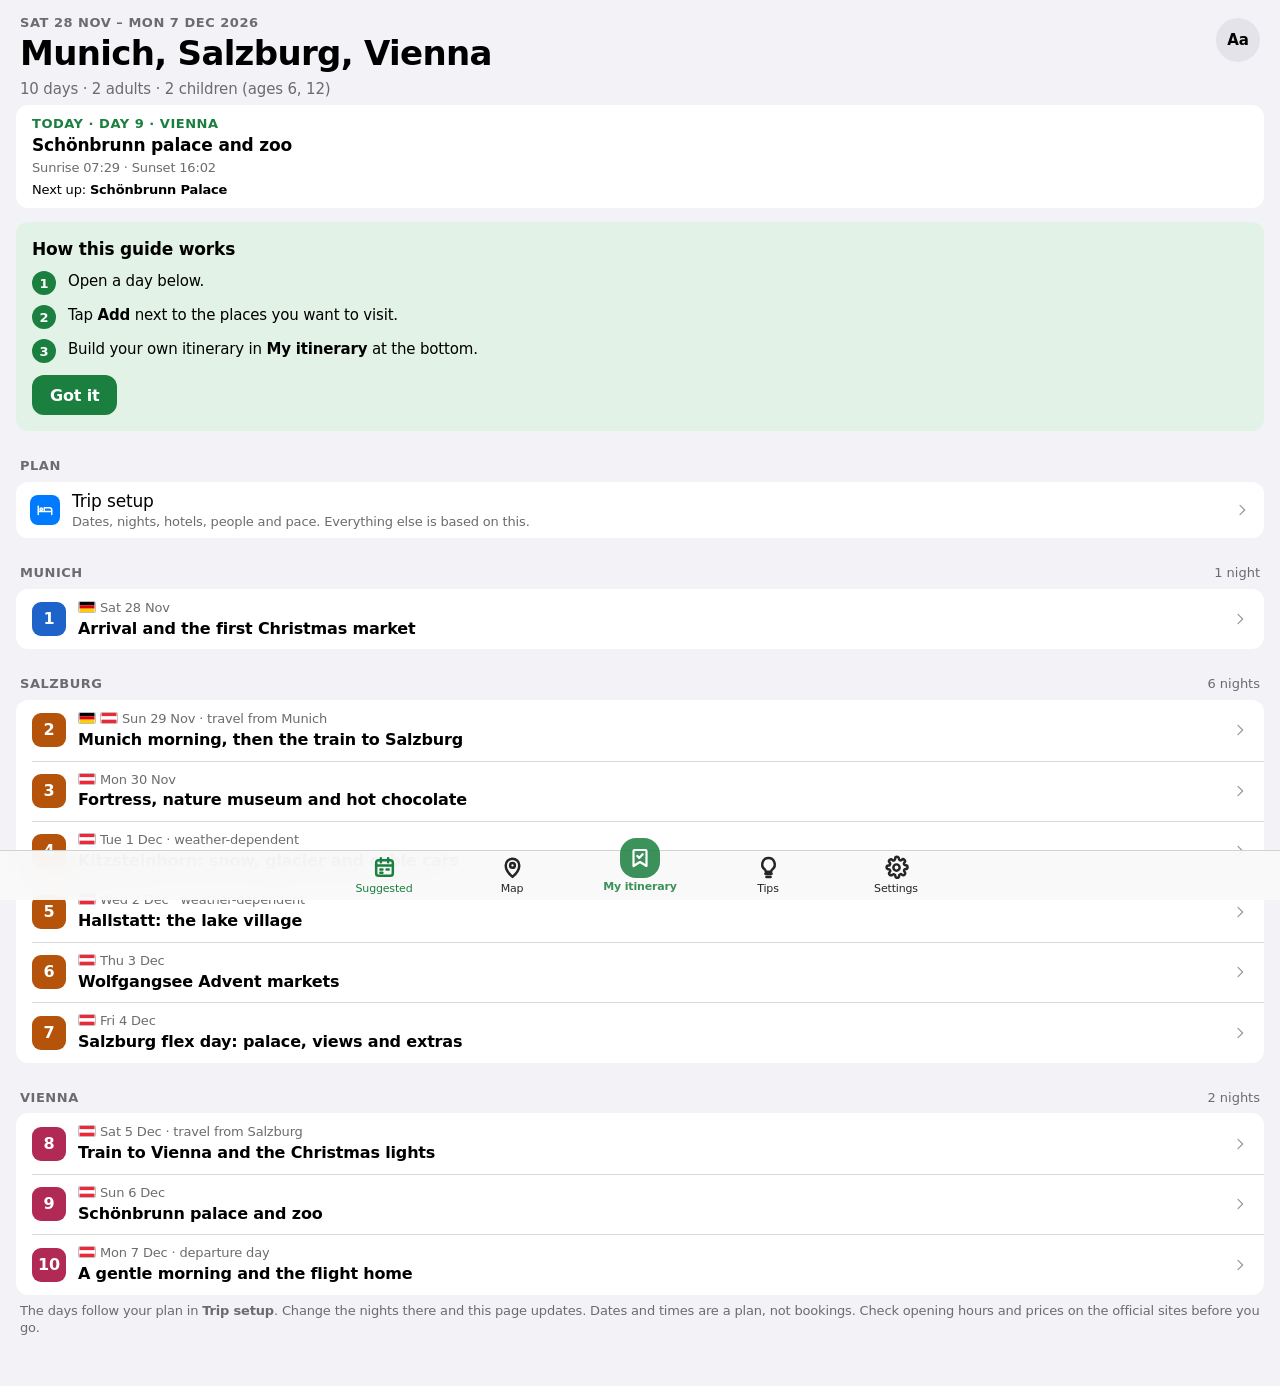
==== austria-2026/index.html @ f796ca8e "v1.9.7: Packing list and Print PDF in Tips, Save money and Food as own pages, Trip setup, raised My " ====
<!doctype html><html lang="en"><head><meta charset="utf-8"><meta name="viewport" content="width=device-width,initial-scale=1,viewport-fit=cover"><meta name="theme-color" content="#f2f2f7"><meta name="apple-mobile-web-app-capable" content="yes"><meta name="apple-mobile-web-app-title" content="Austria"><link rel="manifest" href="manifest.webmanifest"><link rel="apple-touch-icon" href="apple-touch-icon.png"><title>Munich, Salzburg, Vienna Guide</title>
<meta name="claude:viewport-fit-sides" content="cover">
<style>/* required styles */

.leaflet-pane,
.leaflet-tile,
.leaflet-marker-icon,
.leaflet-marker-shadow,
.leaflet-tile-container,
.leaflet-pane > svg,
.leaflet-pane > canvas,
.leaflet-zoom-box,
.leaflet-image-layer,
.leaflet-layer {
	position: absolute;
	left: 0;
	top: 0;
	}
.leaflet-container {
	overflow: hidden;
	}
.leaflet-tile,
.leaflet-marker-icon,
.leaflet-marker-shadow {
	-webkit-user-select: none;
	   -moz-user-select: none;
	        user-select: none;
	  -webkit-user-drag: none;
	}
/* Prevents IE11 from highlighting tiles in blue */
.leaflet-tile::selection {
	background: transparent;
}
/* Safari renders non-retina tile on retina better with this, but Chrome is worse */
.leaflet-safari .leaflet-tile {
	image-rendering: -webkit-optimize-contrast;
	}
/* hack that prevents hw layers "stretching" when loading new tiles */
.leaflet-safari .leaflet-tile-container {
	width: 1600px;
	height: 1600px;
	-webkit-transform-origin: 0 0;
	}
.leaflet-marker-icon,
.leaflet-marker-shadow {
	display: block;
	}
/* .leaflet-container svg: reset svg max-width decleration shipped in Joomla! (joomla.org) 3.x */
/* .leaflet-container img: map is broken in FF if you have max-width: 100% on tiles */
.leaflet-container .leaflet-overlay-pane svg {
	max-width: none !important;
	max-height: none !important;
	}
.leaflet-container .leaflet-marker-pane img,
.leaflet-container .leaflet-shadow-pane img,
.leaflet-container .leaflet-tile-pane img,
.leaflet-container img.leaflet-image-layer,
.leaflet-container .leaflet-tile {
	max-width: none !important;
	max-height: none !important;
	width: auto;
	padding: 0;
	}

.leaflet-container img.leaflet-tile {
	/* See: https://bugs.chromium.org/p/chromium/issues/detail?id=600120 */
	mix-blend-mode: plus-lighter;
}

.leaflet-container.leaflet-touch-zoom {
	-ms-touch-action: pan-x pan-y;
	touch-action: pan-x pan-y;
	}
.leaflet-container.leaflet-touch-drag {
	-ms-touch-action: pinch-zoom;
	/* Fallback for FF which doesn't support pinch-zoom */
	touch-action: none;
	touch-action: pinch-zoom;
}
.leaflet-container.leaflet-touch-drag.leaflet-touch-zoom {
	-ms-touch-action: none;
	touch-action: none;
}
.leaflet-container {
	-webkit-tap-highlight-color: transparent;
}
.leaflet-container a {
	-webkit-tap-highlight-color: rgba(51, 181, 229, 0.4);
}
.leaflet-tile {
	filter: inherit;
	visibility: hidden;
	}
.leaflet-tile-loaded {
	visibility: inherit;
	}
.leaflet-zoom-box {
	width: 0;
	height: 0;
	-moz-box-sizing: border-box;
	     box-sizing: border-box;
	z-index: 800;
	}
/* workaround for https://bugzilla.mozilla.org/show_bug.cgi?id=888319 */
.leaflet-overlay-pane svg {
	-moz-user-select: none;
	}

.leaflet-pane         { z-index: 400; }

.leaflet-tile-pane    { z-index: 200; }
.leaflet-overlay-pane { z-index: 400; }
.leaflet-shadow-pane  { z-index: 500; }
.leaflet-marker-pane  { z-index: 600; }
.leaflet-tooltip-pane   { z-index: 650; }
.leaflet-popup-pane   { z-index: 700; }

.leaflet-map-pane canvas { z-index: 100; }
.leaflet-map-pane svg    { z-index: 200; }

.leaflet-vml-shape {
	width: 1px;
	height: 1px;
	}
.lvml {
	behavior: url(#default#VML);
	display: inline-block;
	position: absolute;
	}


/* control positioning */

.leaflet-control {
	position: relative;
	z-index: 800;
	pointer-events: visiblePainted; /* IE 9-10 doesn't have auto */
	pointer-events: auto;
	}
.leaflet-top,
.leaflet-bottom {
	position: absolute;
	z-index: 1000;
	pointer-events: none;
	}
.leaflet-top {
	top: 0;
	}
.leaflet-right {
	right: 0;
	}
.leaflet-bottom {
	bottom: 0;
	}
.leaflet-left {
	left: 0;
	}
.leaflet-control {
	float: left;
	clear: both;
	}
.leaflet-right .leaflet-control {
	float: right;
	}
.leaflet-top .leaflet-control {
	margin-top: 10px;
	}
.leaflet-bottom .leaflet-control {
	margin-bottom: 10px;
	}
.leaflet-left .leaflet-control {
	margin-left: 10px;
	}
.leaflet-right .leaflet-control {
	margin-right: 10px;
	}


/* zoom and fade animations */

.leaflet-fade-anim .leaflet-popup {
	opacity: 0;
	-webkit-transition: opacity 0.2s linear;
	   -moz-transition: opacity 0.2s linear;
	        transition: opacity 0.2s linear;
	}
.leaflet-fade-anim .leaflet-map-pane .leaflet-popup {
	opacity: 1;
	}
.leaflet-zoom-animated {
	-webkit-transform-origin: 0 0;
	    -ms-transform-origin: 0 0;
	        transform-origin: 0 0;
	}
svg.leaflet-zoom-animated {
	will-change: transform;
}

.leaflet-zoom-anim .leaflet-zoom-animated {
	-webkit-transition: -webkit-transform 0.25s cubic-bezier(0,0,0.25,1);
	   -moz-transition:    -moz-transform 0.25s cubic-bezier(0,0,0.25,1);
	        transition:         transform 0.25s cubic-bezier(0,0,0.25,1);
	}
.leaflet-zoom-anim .leaflet-tile,
.leaflet-pan-anim .leaflet-tile {
	-webkit-transition: none;
	   -moz-transition: none;
	        transition: none;
	}

.leaflet-zoom-anim .leaflet-zoom-hide {
	visibility: hidden;
	}


/* cursors */

.leaflet-interactive {
	cursor: pointer;
	}
.leaflet-grab {
	cursor: -webkit-grab;
	cursor:    -moz-grab;
	cursor:         grab;
	}
.leaflet-crosshair,
.leaflet-crosshair .leaflet-interactive {
	cursor: crosshair;
	}
.leaflet-popup-pane,
.leaflet-control {
	cursor: auto;
	}
.leaflet-dragging .leaflet-grab,
.leaflet-dragging .leaflet-grab .leaflet-interactive,
.leaflet-dragging .leaflet-marker-draggable {
	cursor: move;
	cursor: -webkit-grabbing;
	cursor:    -moz-grabbing;
	cursor:         grabbing;
	}

/* marker & overlays interactivity */
.leaflet-marker-icon,
.leaflet-marker-shadow,
.leaflet-image-layer,
.leaflet-pane > svg path,
.leaflet-tile-container {
	pointer-events: none;
	}

.leaflet-marker-icon.leaflet-interactive,
.leaflet-image-layer.leaflet-interactive,
.leaflet-pane > svg path.leaflet-interactive,
svg.leaflet-image-layer.leaflet-interactive path {
	pointer-events: visiblePainted; /* IE 9-10 doesn't have auto */
	pointer-events: auto;
	}

/* visual tweaks */

.leaflet-container {
	background: #ddd;
	outline-offset: 1px;
	}
.leaflet-container a {
	color: #0078A8;
	}
.leaflet-zoom-box {
	border: 2px dotted #38f;
	background: rgba(255,255,255,0.5);
	}


/* general typography */
.leaflet-container {
	font-family: "Helvetica Neue", Arial, Helvetica, sans-serif;
	font-size: 12px;
	font-size: 0.75rem;
	line-height: 1.5;
	}


/* general toolbar styles */

.leaflet-bar {
	box-shadow: 0 1px 5px rgba(0,0,0,0.65);
	border-radius: 4px;
	}
.leaflet-bar a {
	background-color: #fff;
	border-bottom: 1px solid #ccc;
	width: 26px;
	height: 26px;
	line-height: 26px;
	display: block;
	text-align: center;
	text-decoration: none;
	color: black;
	}
.leaflet-bar a,
.leaflet-control-layers-toggle {
	background-position: 50% 50%;
	background-repeat: no-repeat;
	display: block;
	}
.leaflet-bar a:hover,
.leaflet-bar a:focus {
	background-color: #f4f4f4;
	}
.leaflet-bar a:first-child {
	border-top-left-radius: 4px;
	border-top-right-radius: 4px;
	}
.leaflet-bar a:last-child {
	border-bottom-left-radius: 4px;
	border-bottom-right-radius: 4px;
	border-bottom: none;
	}
.leaflet-bar a.leaflet-disabled {
	cursor: default;
	background-color: #f4f4f4;
	color: #bbb;
	}

.leaflet-touch .leaflet-bar a {
	width: 30px;
	height: 30px;
	line-height: 30px;
	}
.leaflet-touch .leaflet-bar a:first-child {
	border-top-left-radius: 2px;
	border-top-right-radius: 2px;
	}
.leaflet-touch .leaflet-bar a:last-child {
	border-bottom-left-radius: 2px;
	border-bottom-right-radius: 2px;
	}

/* zoom control */

.leaflet-control-zoom-in,
.leaflet-control-zoom-out {
	font: bold 18px 'Lucida Console', Monaco, monospace;
	text-indent: 1px;
	}

.leaflet-touch .leaflet-control-zoom-in, .leaflet-touch .leaflet-control-zoom-out  {
	font-size: 22px;
	}


/* layers control */

.leaflet-control-layers {
	box-shadow: 0 1px 5px rgba(0,0,0,0.4);
	background: #fff;
	border-radius: 5px;
	}
.leaflet-control-layers-toggle {
	background-image: url(images/layers.png);
	width: 36px;
	height: 36px;
	}
.leaflet-retina .leaflet-control-layers-toggle {
	background-image: url(images/layers-2x.png);
	background-size: 26px 26px;
	}
.leaflet-touch .leaflet-control-layers-toggle {
	width: 44px;
	height: 44px;
	}
.leaflet-control-layers .leaflet-control-layers-list,
.leaflet-control-layers-expanded .leaflet-control-layers-toggle {
	display: none;
	}
.leaflet-control-layers-expanded .leaflet-control-layers-list {
	display: block;
	position: relative;
	}
.leaflet-control-layers-expanded {
	padding: 6px 10px 6px 6px;
	color: #333;
	background: #fff;
	}
.leaflet-control-layers-scrollbar {
	overflow-y: scroll;
	overflow-x: hidden;
	padding-right: 5px;
	}
.leaflet-control-layers-selector {
	margin-top: 2px;
	position: relative;
	top: 1px;
	}
.leaflet-control-layers label {
	display: block;
	font-size: 13px;
	font-size: 1.08333em;
	}
.leaflet-control-layers-separator {
	height: 0;
	border-top: 1px solid #ddd;
	margin: 5px -10px 5px -6px;
	}

/* Default icon URLs */
.leaflet-default-icon-path { /* used only in path-guessing heuristic, see L.Icon.Default */
	background-image: url(images/marker-icon.png);
	}


/* attribution and scale controls */

.leaflet-container .leaflet-control-attribution {
	background: #fff;
	background: rgba(255, 255, 255, 0.8);
	margin: 0;
	}
.leaflet-control-attribution,
.leaflet-control-scale-line {
	padding: 0 5px;
	color: #333;
	line-height: 1.4;
	}
.leaflet-control-attribution a {
	text-decoration: none;
	}
.leaflet-control-attribution a:hover,
.leaflet-control-attribution a:focus {
	text-decoration: underline;
	}
.leaflet-attribution-flag {
	display: inline !important;
	vertical-align: baseline !important;
	width: 1em;
	height: 0.6669em;
	}
.leaflet-left .leaflet-control-scale {
	margin-left: 5px;
	}
.leaflet-bottom .leaflet-control-scale {
	margin-bottom: 5px;
	}
.leaflet-control-scale-line {
	border: 2px solid #777;
	border-top: none;
	line-height: 1.1;
	padding: 2px 5px 1px;
	white-space: nowrap;
	-moz-box-sizing: border-box;
	     box-sizing: border-box;
	background: rgba(255, 255, 255, 0.8);
	text-shadow: 1px 1px #fff;
	}
.leaflet-control-scale-line:not(:first-child) {
	border-top: 2px solid #777;
	border-bottom: none;
	margin-top: -2px;
	}
.leaflet-control-scale-line:not(:first-child):not(:last-child) {
	border-bottom: 2px solid #777;
	}

.leaflet-touch .leaflet-control-attribution,
.leaflet-touch .leaflet-control-layers,
.leaflet-touch .leaflet-bar {
	box-shadow: none;
	}
.leaflet-touch .leaflet-control-layers,
.leaflet-touch .leaflet-bar {
	border: 2px solid rgba(0,0,0,0.2);
	background-clip: padding-box;
	}


/* popup */

.leaflet-popup {
	position: absolute;
	text-align: center;
	margin-bottom: 20px;
	}
.leaflet-popup-content-wrapper {
	padding: 1px;
	text-align: left;
	border-radius: 12px;
	}
.leaflet-popup-content {
	margin: 13px 24px 13px 20px;
	line-height: 1.3;
	font-size: 13px;
	font-size: 1.08333em;
	min-height: 1px;
	}
.leaflet-popup-content p {
	margin: 17px 0;
	margin: 1.3em 0;
	}
.leaflet-popup-tip-container {
	width: 40px;
	height: 20px;
	position: absolute;
	left: 50%;
	margin-top: -1px;
	margin-left: -20px;
	overflow: hidden;
	pointer-events: none;
	}
.leaflet-popup-tip {
	width: 17px;
	height: 17px;
	padding: 1px;

	margin: -10px auto 0;
	pointer-events: auto;

	-webkit-transform: rotate(45deg);
	   -moz-transform: rotate(45deg);
	    -ms-transform: rotate(45deg);
	        transform: rotate(45deg);
	}
.leaflet-popup-content-wrapper,
.leaflet-popup-tip {
	background: white;
	color: #333;
	box-shadow: 0 3px 14px rgba(0,0,0,0.4);
	}
.leaflet-container a.leaflet-popup-close-button {
	position: absolute;
	top: 0;
	right: 0;
	border: none;
	text-align: center;
	width: 24px;
	height: 24px;
	font: 16px/24px Tahoma, Verdana, sans-serif;
	color: #757575;
	text-decoration: none;
	background: transparent;
	}
.leaflet-container a.leaflet-popup-close-button:hover,
.leaflet-container a.leaflet-popup-close-button:focus {
	color: #585858;
	}
.leaflet-popup-scrolled {
	overflow: auto;
	}

.leaflet-oldie .leaflet-popup-content-wrapper {
	-ms-zoom: 1;
	}
.leaflet-oldie .leaflet-popup-tip {
	width: 24px;
	margin: 0 auto;

	-ms-filter: "progid:DXImageTransform.Microsoft.Matrix(M11=0.70710678, M12=0.70710678, M21=-0.70710678, M22=0.70710678)";
	filter: progid:DXImageTransform.Microsoft.Matrix(M11=0.70710678, M12=0.70710678, M21=-0.70710678, M22=0.70710678);
	}

.leaflet-oldie .leaflet-control-zoom,
.leaflet-oldie .leaflet-control-layers,
.leaflet-oldie .leaflet-popup-content-wrapper,
.leaflet-oldie .leaflet-popup-tip {
	border: 1px solid #999;
	}


/* div icon */

.leaflet-div-icon {
	background: #fff;
	border: 1px solid #666;
	}


/* Tooltip */
/* Base styles for the element that has a tooltip */
.leaflet-tooltip {
	position: absolute;
	padding: 6px;
	background-color: #fff;
	border: 1px solid #fff;
	border-radius: 3px;
	color: #222;
	white-space: nowrap;
	-webkit-user-select: none;
	-moz-user-select: none;
	-ms-user-select: none;
	user-select: none;
	pointer-events: none;
	box-shadow: 0 1px 3px rgba(0,0,0,0.4);
	}
.leaflet-tooltip.leaflet-interactive {
	cursor: pointer;
	pointer-events: auto;
	}
.leaflet-tooltip-top:before,
.leaflet-tooltip-bottom:before,
.leaflet-tooltip-left:before,
.leaflet-tooltip-right:before {
	position: absolute;
	pointer-events: none;
	border: 6px solid transparent;
	background: transparent;
	content: "";
	}

/* Directions */

.leaflet-tooltip-bottom {
	margin-top: 6px;
}
.leaflet-tooltip-top {
	margin-top: -6px;
}
.leaflet-tooltip-bottom:before,
.leaflet-tooltip-top:before {
	left: 50%;
	margin-left: -6px;
	}
.leaflet-tooltip-top:before {
	bottom: 0;
	margin-bottom: -12px;
	border-top-color: #fff;
	}
.leaflet-tooltip-bottom:before {
	top: 0;
	margin-top: -12px;
	margin-left: -6px;
	border-bottom-color: #fff;
	}
.leaflet-tooltip-left {
	margin-left: -6px;
}
.leaflet-tooltip-right {
	margin-left: 6px;
}
.leaflet-tooltip-left:before,
.leaflet-tooltip-right:before {
	top: 50%;
	margin-top: -6px;
	}
.leaflet-tooltip-left:before {
	right: 0;
	margin-right: -12px;
	border-left-color: #fff;
	}
.leaflet-tooltip-right:before {
	left: 0;
	margin-left: -12px;
	border-right-color: #fff;
	}

/* Printing */

@media print {
	/* Prevent printers from removing background-images of controls. */
	.leaflet-control {
		-webkit-print-color-adjust: exact;
		print-color-adjust: exact;
		}
	}
/* iPhone-style guide: grouped lists, hairlines, no shadows, system font */
:root{
  --bg:#f2f2f7;--card:#fff;--fg:#000;--sub:#6c6c70;--line:rgba(60,60,67,.2);--fill:rgba(118,118,128,.12);
  --bar:rgba(249,249,249,.94);--seg-on:#fff;--accent:#1b7f3f;--accent-soft:#e2f2e7;--on-accent:#fff;
  --warn:#8a5200;--warn-soft:#fff1d6;--c-munich:#1d63c9;--c-salzburg:#b45309;--c-vienna:#b02a55;
  --f:-apple-system,BlinkMacSystemFont,"SF Pro Text","SF Pro Display",system-ui,"Segoe UI",Roboto,"Helvetica Neue",Arial,sans-serif;
  --tab:49px;color-scheme:light}
html[data-theme="dark"]{
  --bg:#000;--card:#1c1c1e;--fg:#fff;--sub:#a1a1a8;--line:rgba(84,84,88,.65);--fill:rgba(118,118,128,.24);
  --bar:rgba(28,28,30,.94);--seg-on:#636366;--accent:#30d158;--accent-soft:rgba(48,209,88,.16);--on-accent:#000;
  --warn:#ffb340;--warn-soft:rgba(255,179,64,.16);--c-munich:#5e9bff;--c-salzburg:#ff9f4a;--c-vienna:#ff6b94;color-scheme:dark}
html[data-accent="blue"]{--accent:#0b63ce;--accent-soft:#e1ecfa}
html[data-accent="orange"]{--accent:#b45309;--accent-soft:#fbead9}
html[data-accent="red"]{--accent:#c0262d;--accent-soft:#fbe3e4}
html[data-accent="graphite"]{--accent:#3a3a3c;--accent-soft:#e5e5ea}
html[data-theme="dark"][data-accent="blue"]{--accent:#64a8ff;--accent-soft:rgba(100,168,255,.18)}
html[data-theme="dark"][data-accent="orange"]{--accent:#ff9f4a;--accent-soft:rgba(255,159,74,.18)}
html[data-theme="dark"][data-accent="red"]{--accent:#ff6b6b;--accent-soft:rgba(255,107,107,.18)}
html[data-theme="dark"][data-accent="graphite"]{--accent:#d1d1d6;--accent-soft:rgba(235,235,245,.16)}
*{box-sizing:border-box}
html{font-size:16px;-webkit-text-size-adjust:100%}
body{margin:0;background:var(--bg);color:var(--fg);font-family:var(--f);font-size:1.0625rem;line-height:1.35;letter-spacing:-.01em;-webkit-font-smoothing:antialiased;-webkit-tap-highlight-color:transparent;padding-bottom:calc(var(--tab) + env(safe-area-inset-bottom,0px))}
button,input{font:inherit;color:inherit;letter-spacing:inherit}
button{cursor:pointer}
a{color:var(--accent)}
[hidden]{display:none!important}
svg{display:block}
.ic{width:22px;height:22px;fill:none;stroke:currentColor;stroke-width:1.8;stroke-linecap:round;stroke-linejoin:round;flex:none}
button:focus-visible,a:focus-visible,summary:focus-visible,input:focus-visible{outline:3px solid var(--accent);outline-offset:2px}

/* views */
.view{max-width:640px;margin:0 auto}
#v-map{position:fixed;left:0;right:0;top:0;bottom:calc(var(--tab) + env(safe-area-inset-bottom,0px));max-width:none;display:flex;flex-direction:column;background:var(--bg)}

/* nav bar */
.nav{position:sticky;top:0;z-index:20;display:flex;align-items:center;justify-content:space-between;gap:8px;min-height:44px;padding:calc(env(safe-area-inset-top,0px) + 4px) 8px 4px;background:var(--bar);-webkit-backdrop-filter:blur(20px);backdrop-filter:blur(20px);border-bottom:.5px solid var(--line)}
.nav .t{font-weight:600;font-size:1.0625rem}
.nb{display:inline-flex;align-items:center;gap:2px;min-height:44px;min-width:44px;padding:0 8px;border:0;background:none;color:var(--accent);font-size:1.0625rem}
.nb[disabled]{opacity:.3}
.nb .ic{width:20px;height:20px;stroke-width:2.4}
.navr{display:flex}

/* titles */
.head{padding:calc(env(safe-area-inset-top,0px) + 14px) 20px 6px}
.nav+.head,.nav+.head2{padding-top:10px}
.eyebrow{font-size:.8125rem;font-weight:600;color:var(--sub);text-transform:uppercase;letter-spacing:.04em}
h1{margin:2px 0 0;font-size:2.125rem;line-height:1.15;font-weight:700;letter-spacing:-.02em}
.sub{margin:6px 0 0;color:var(--sub);font-size:.9375rem}
.lede{margin:10px 20px 0;font-size:1rem}
.headrow{display:flex;justify-content:space-between;align-items:flex-start;gap:10px}
.aa{flex:none;margin-top:4px;min-width:44px;min-height:44px;border:0;background:var(--fill);border-radius:22px;font-weight:600;font-size:.9375rem}

/* grouped lists */
.sech{margin:26px 20px 7px;font-size:.8125rem;font-weight:600;color:var(--sub);text-transform:uppercase;letter-spacing:.04em;display:flex;justify-content:space-between;gap:10px}
.sech .r{text-transform:none;letter-spacing:0;font-weight:400}
.foot{margin:7px 20px 0;font-size:.8125rem;color:var(--sub)}
.group{margin:0 16px;background:var(--card);border-radius:12px;overflow:hidden}
.row{position:relative;display:flex;align-items:center;gap:12px;min-height:44px;padding:10px 16px}
.row+.row::before{content:"";position:absolute;top:0;left:16px;right:0;height:.5px;background:var(--line)}
.row.tap{width:100%;border:0;background:none;text-align:left}
.row .grow{flex:1;min-width:0}
.k{color:var(--sub);font-size:.9375rem;flex:none;min-width:70px}
.v{flex:1;min-width:0;font-size:.9375rem}
.chev{width:16px;height:16px;stroke:var(--sub);opacity:.7}
.sm{font-size:.8125rem;color:var(--sub)}
.ttl{font-weight:600;font-size:1rem;line-height:1.25}

/* trip rows */
.dn{flex:none;width:34px;height:34px;border-radius:9px;background:var(--c);color:#fff;font-weight:700;font-size:1rem;display:grid;place-items:center}
.cnt{flex:none;font-size:.8125rem;font-weight:600;color:var(--accent)}
.how{margin:14px 16px 0;padding:16px;border-radius:12px;background:var(--accent-soft)}
.how b.h{display:block;font-size:1.0625rem;margin-bottom:10px}
.how ol{margin:0;padding:0;list-style:none;display:grid;gap:10px}
.how li{display:flex;gap:12px;align-items:flex-start;font-size:.9375rem}
.how li i{flex:none;width:24px;height:24px;border-radius:50%;background:var(--accent);color:var(--on-accent);font-style:normal;font-weight:700;font-size:.8125rem;display:grid;place-items:center}
.btn{display:inline-flex;align-items:center;justify-content:center;gap:6px;min-height:44px;padding:0 18px;border:0;border-radius:12px;background:var(--accent-soft);color:var(--accent);font-weight:600;font-size:1rem;text-decoration:none}
.btn.solid{background:var(--accent);color:var(--on-accent)}
.btn.full{width:100%}
.btn.line{background:none;border:1.5px solid var(--accent)}
.btnrow{display:flex;gap:10px;flex-wrap:wrap}
.btnrow .btn{flex:1}
.how .btn{margin-top:12px;min-height:40px}

/* segmented control */
.seg{display:flex;gap:2px;padding:2px;background:var(--fill);border-radius:9px}
.seg button{flex:1;min-height:32px;padding:0 4px;border:.5px solid transparent;border-radius:7px;background:none;font-weight:500;font-size:.8125rem;line-height:1.15}
.seg button small{display:block;font-size:.6875rem;color:var(--sub);font-weight:400}
.seg button[aria-pressed="true"]{background:var(--seg-on);border-color:var(--line);font-weight:600}
.segwrap{margin:14px 16px 0}
.segwrap .cap{font-size:.8125rem;color:var(--sub);margin:0 4px 6px}

/* tags */
.tag{display:inline-block;padding:1px 7px;border-radius:6px;font-size:.75rem;font-weight:600;line-height:1.5;white-space:nowrap}
.tag.m{background:var(--accent-soft);color:var(--accent)}
.tag.g{background:var(--fill);color:var(--fg)}
.tag.o{border:1px solid var(--line);color:var(--sub);line-height:1.35}
.tag.w{background:var(--warn-soft);color:var(--warn)}

/* place rows */
.pr{display:flex;align-items:center;gap:8px;padding:0 12px 0 0}
.pr+.pr::before{content:"";position:absolute}
.prow{position:relative;display:flex;align-items:center;gap:6px;padding:0 12px 0 0;min-height:68px}
.prow+.prow::before{content:"";position:absolute;top:0;left:56px;right:0;height:.5px;background:var(--line)}
.pmain{flex:1;min-width:0;display:flex;gap:12px;align-items:center;padding:10px 0 10px 16px;border:0;background:none;text-align:left}
.pn{flex:none;width:28px;height:28px;border-radius:50%;border:2px solid var(--c);color:var(--c);font-weight:700;font-size:.8125rem;display:grid;place-items:center}
.pn.x{width:28px;height:28px;border-width:1.5px;opacity:.9}
.pn .ic{width:15px;height:15px;stroke-width:2}
.pt{min-width:0}
.pt .nm{display:block;font-weight:600;font-size:1rem;line-height:1.25}
.pt .mt{display:block;color:var(--sub);font-size:.8125rem;margin-top:1px}
.pt .tg{display:flex;gap:5px;flex-wrap:wrap;margin-top:4px}
.add{flex:none;display:inline-flex;align-items:center;gap:4px;min-height:36px;padding:0 12px 0 9px;border-radius:18px;border:1.5px solid var(--accent);background:none;color:var(--accent);font-weight:600;font-size:.875rem}
.add .ic{width:16px;height:16px;stroke-width:2.6}
.add.on{background:var(--accent);color:var(--on-accent)}

/* day info rows */
.callout{margin:12px 16px 0;padding:12px 14px;border-radius:12px;background:var(--fill);font-size:.9375rem}
.callout b{display:block;margin-bottom:2px;font-size:.8125rem;text-transform:uppercase;letter-spacing:.04em;color:var(--sub)}
.callout.w{background:var(--warn-soft)}
.callout.w b{color:var(--warn)}
ul.pl{margin:0;padding:0 16px 0 34px}
ul.pl li{margin:6px 0;font-size:.9375rem}
details.group>summary{list-style:none;display:flex;align-items:center;gap:10px;min-height:48px;padding:10px 16px;font-weight:600;font-size:1rem;cursor:pointer}
details.group>summary::-webkit-details-marker{display:none}
details.group>summary::after{content:"";margin-left:auto;width:9px;height:9px;border-right:2px solid var(--sub);border-bottom:2px solid var(--sub);transform:rotate(45deg);margin-top:-3px;flex:none}
details.group[open]>summary::after{transform:rotate(225deg);margin-top:3px}
details.group>.in{padding:2px 0 12px;border-top:.5px solid var(--line)}
details.group+details.group,.group+details.group,details.group+.group{margin-top:10px}
.spot{list-style:none;margin:0;padding:0 16px}
.spot label{display:flex;gap:12px;align-items:center;min-height:44px;font-size:.9375rem}
.spot input{width:22px;height:22px;accent-color:var(--accent);flex:none}
.hform{padding:6px 16px 14px}
.hform input[type=text]{width:100%;min-height:44px;padding:0 12px;border:1px solid var(--line);border-radius:10px;background:var(--bg);font-size:1rem}
.hform .btnrow{margin-top:8px}
.status{font-size:.8125rem;color:var(--sub);margin:6px 0 0;min-height:1.1em}

/* my list */
.ck{flex:none;width:30px;height:30px;border-radius:50%;border:1.5px solid var(--sub);background:none;display:grid;place-items:center;color:transparent}
.ck .ic{width:16px;height:16px;stroke-width:3}
.ck[aria-pressed="true"]{background:var(--accent);border-color:var(--accent);color:var(--on-accent)}
.lrow{position:relative;display:flex;align-items:center;gap:12px;padding:10px 12px 10px 16px;min-height:60px}
.lrow+.lrow::before{content:"";position:absolute;top:0;left:58px;right:0;height:.5px;background:var(--line)}
.lrow.done .nm{text-decoration:line-through;color:var(--sub)}
.rm{flex:none;border:0;background:none;color:var(--sub);font-size:.8125rem;min-height:44px;padding:0 4px}
.empty{margin:28px 24px 0;text-align:center}
.empty svg{margin:0 auto 12px;width:56px;height:56px;stroke:var(--sub);fill:none;stroke-width:1.4;stroke-linecap:round;stroke-linejoin:round}
.empty p{margin:0 0 6px;color:var(--sub);font-size:.9375rem}
.empty b{display:block;font-size:1.25rem;margin-bottom:6px;color:var(--fg)}
.empty .btn{margin-top:12px}
.daych{margin:20px 20px 7px;font-size:.8125rem;font-weight:600;color:var(--sub);text-transform:uppercase;letter-spacing:.04em}
.daych i{display:inline-block;width:9px;height:9px;border-radius:50%;background:var(--c);margin-right:6px}

/* map view */
.mapbar{flex:none;background:var(--bar);border-bottom:.5px solid var(--line);padding:calc(env(safe-area-inset-top,0px) + 8px) 12px 8px}
.dpills{display:flex;gap:6px;margin-top:8px;align-items:center;overflow-x:auto;scrollbar-width:none}
.dpills::-webkit-scrollbar{display:none}
.dpills .lab{flex:none;font-size:.8125rem;color:var(--sub);margin-right:2px}
.dpills button{flex:none;min-width:40px;min-height:34px;padding:0 10px;border:1px solid var(--line);border-radius:17px;background:none;font-weight:600;font-size:.875rem}
.dpills button[aria-pressed="true"]{background:var(--accent);border-color:var(--accent);color:var(--on-accent)}
.legend{display:flex;gap:16px;margin-top:8px;font-size:.75rem;color:var(--sub);align-items:center}
.legend span{display:inline-flex;align-items:center;gap:5px}
.legend i{width:14px;height:14px;border-radius:50%;border:2px solid var(--sub);display:inline-block}
.legend i.f{background:var(--sub)}
.mapwrap{position:relative;flex:1;min-height:0}
#map{position:absolute;inset:0;background:var(--bg)}
.mctl{position:absolute;z-index:500;right:10px;top:10px;display:grid;gap:8px}
.mctl button{width:44px;height:44px;border-radius:10px;border:.5px solid var(--line);background:var(--bar);display:grid;place-items:center;font-size:1.4rem;font-weight:500}
.mctl button[aria-pressed="true"]{background:var(--accent);color:var(--on-accent)}
.sheet{position:absolute;z-index:520;left:0;right:0;bottom:0;background:var(--card);border-top:.5px solid var(--line);border-radius:14px 14px 0 0;padding:14px 16px 14px}
.sheet .top{display:flex;gap:10px;align-items:flex-start}
.sheet .nm{display:block;font-weight:700;font-size:1.0625rem;line-height:1.25}
.sheet .mt{display:block;font-size:.8125rem;color:var(--sub);margin-top:2px}
.sheet .x{flex:none;margin:-8px -8px 0 0;width:44px;height:44px;border:0;background:none;color:var(--sub)}
.sheet p{margin:8px 0 0;font-size:.875rem;color:var(--sub);display:-webkit-box;-webkit-line-clamp:2;-webkit-box-orient:vertical;overflow:hidden}
.sheet .btnrow{margin-top:10px;flex-wrap:nowrap}
.sheet .btn{min-height:40px;padding:0 10px;font-size:.9375rem}
.sheet .add{min-height:40px;padding:0 14px 0 10px;flex:1.4;justify-content:center;font-size:.9375rem;border-radius:12px}
.pin{width:30px;height:30px;border-radius:50%;background:#fff;border:2.5px solid var(--c);color:var(--c);font:700 12px/25px var(--f);text-align:center;letter-spacing:-.03em}
.pin.in{background:var(--c);color:#fff}
.pin.sm{width:20px;height:20px;border-width:2px;font-size:0;line-height:15px}
.pin.dim{opacity:.38}
.pin.sel{outline:3px solid var(--fg);outline-offset:1px}
.hpin{width:28px;height:28px;border-radius:7px;background:#1c1c1e;color:#fff;border:2px solid #fff;font:700 13px/24px var(--f);text-align:center}
.medot{width:20px;height:20px;border-radius:50%;background:#0a84ff;border:3px solid #fff}
.pinw{background:none;border:0}
html[data-theme="dark"] .leaflet-tile-pane{filter:invert(1) hue-rotate(180deg) brightness(.92) contrast(.9)}
.leaflet-container{font-family:var(--f);background:var(--bg)}
.leaflet-control-attribution{font-size:10px!important}

/* tab bar */
.tabbar{position:fixed;left:0;right:0;bottom:0;z-index:600;background:var(--bar);-webkit-backdrop-filter:blur(20px);backdrop-filter:blur(20px);border-top:.5px solid var(--line);padding-bottom:env(safe-area-inset-bottom,0px)}
.tabbar .in{display:flex;max-width:640px;margin:0 auto;height:var(--tab)}
.tabbar button{flex:1;border:0;background:none;display:flex;flex-direction:column;align-items:center;justify-content:center;gap:2px;font-size:.6875rem;font-weight:500;color:var(--sub);position:relative}
.tabbar button .ic{width:25px;height:25px}
.tabbar button[aria-current="page"]{color:var(--accent)}
.badge{position:absolute;top:3px;left:calc(50% + 6px);min-width:18px;height:18px;padding:0 5px;border-radius:9px;background:var(--accent);color:var(--on-accent);font-size:.6875rem;font-weight:700;line-height:18px}

/* detail page */
.page{position:fixed;inset:0;z-index:800;background:var(--bg);overflow:auto;-webkit-overflow-scrolling:touch}
.page .body{max-width:640px;margin:0 auto;padding:12px 0 calc(40px + env(safe-area-inset-bottom,0px))}
.fact{padding:10px 16px}
.fact+.fact{border-top:.5px solid var(--line)}
.fact b{display:block;font-size:.75rem;font-weight:600;color:var(--sub);text-transform:uppercase;letter-spacing:.04em;margin-bottom:2px}
.fact span,.fact ol{font-size:.9375rem}
.fact ol{margin:2px 0 0;padding-left:20px}
.pbody{padding:16px}
.pbody p{margin:8px 0 0;font-size:1rem}
.dtitle{margin:0;font-size:1.5rem;line-height:1.2;font-weight:700;letter-spacing:-.02em}
.tglist{display:flex;gap:6px;flex-wrap:wrap;margin-top:10px}
.actions{margin:14px 16px 0;display:grid;gap:10px}

/* tips + settings */
.tips-p{margin:0;padding:6px 16px 0;font-size:.9375rem}
.stepper{display:flex;align-items:center;gap:10px}
.stepper button{width:44px;height:36px;border:0;border-radius:9px;background:var(--fill);font-weight:600}
.dots{display:flex;gap:10px}
.dot{width:32px;height:32px;border-radius:50%;border:3px solid transparent;box-shadow:inset 0 0 0 2px var(--card)}
.dot[aria-pressed="true"]{border-color:var(--fg)}
.toast{position:fixed;left:50%;transform:translateX(-50%);bottom:calc(var(--tab) + env(safe-area-inset-bottom,0px) + 14px);z-index:900;background:var(--fg);color:var(--bg);padding:10px 16px;border-radius:12px;font-size:.9375rem;font-weight:500;max-width:88vw;text-align:center}
.wx{display:flex;align-items:center;gap:8px}
.wx .ic{width:20px;height:20px}
@media (prefers-reduced-motion:reduce){*{animation:none!important;transition:none!important}}

.flag{width:18px;height:12px;border-radius:2px;border:.5px solid rgba(0,0,0,.25);margin-right:6px;vertical-align:-1px;flex:none}
.mapbar .seg button{display:flex;flex-direction:row;align-items:center;justify-content:center}
svg.flag{display:inline-block;width:18px;height:12px;margin-right:4px}

.page .body{padding-bottom:calc(84px + env(safe-area-inset-bottom,0px))}
.dbar{position:fixed;left:0;right:0;bottom:0;z-index:810;display:flex;gap:8px;padding:8px 12px calc(8px + env(safe-area-inset-bottom,0px));background:var(--bar);-webkit-backdrop-filter:blur(20px);backdrop-filter:blur(20px);border-top:.5px solid var(--line)}
.dn2{flex:1;min-width:0;display:flex;align-items:center;gap:6px;min-height:52px;padding:6px 10px;border:0;border-radius:12px;background:var(--fill,rgba(120,120,128,.12));color:var(--fg);text-align:left;font:inherit;font-size:.8125rem;font-weight:600}
.dn2.r{justify-content:flex-end;text-align:right}
.dn2 span{min-width:0;overflow:hidden;text-overflow:ellipsis;white-space:nowrap;display:block}
.dn2 small{display:block;font-weight:500;font-size:.6875rem;color:var(--sub)}
.dn2 .ic{flex:none;width:20px;height:20px;color:var(--accent)}
.dn2[disabled]{opacity:.35}

select,input[type=date]{margin-left:auto;font:inherit;font-size:.9375rem;color:var(--fg);background:var(--fill);border:0;border-radius:9px;min-height:36px;padding:0 10px;max-width:60%}
.sq{min-width:44px;min-height:36px;padding:0 10px;border:0;border-radius:9px;background:var(--fill);font-weight:600;font-size:.8125rem;color:var(--fg)}
.sq.on{background:var(--accent);color:var(--on-accent)}
.sq[disabled],.stepper button[disabled]{opacity:.35}
.lnk{border:0;background:none;padding:0;color:var(--accent);font:inherit;font-weight:600;text-decoration:underline}
.prog{height:6px;border-radius:3px;background:var(--fill);overflow:hidden;width:100%}
.prog i{display:block;height:100%;width:40%;background:var(--accent);border-radius:3px;animation:pg 1.1s ease-in-out infinite alternate}
@keyframes pg{from{margin-left:0}to{margin-left:60%}}
@media (prefers-reduced-motion:reduce){.prog i{animation:none;width:100%}}
.tl{display:flex;gap:12px;align-items:flex-start;padding:8px 16px}
.tl.go{padding:0 16px 0 28px;align-items:center;min-height:30px;color:var(--sub)}
.tl.go .ic{width:16px;height:16px;margin-right:4px;vertical-align:-3px}
.tl.go i{font-style:normal;font-size:.6875rem;border:1px solid var(--line);border-radius:6px;padding:0 5px;margin-left:4px}
.tline{width:2px;align-self:stretch;min-height:30px;background:var(--line);border-radius:1px;margin-right:2px}
.tdot{flex:none;width:30px;height:30px;border-radius:50%;background:#555;color:#fff;font-weight:700;font-size:.8125rem;display:grid;place-items:center}
.tdot.a{font-size:.9rem}
.smapw{margin:0 16px;border-radius:12px;overflow:hidden;position:relative;background:var(--fill)}
#smap{height:220px}
.smapb{position:absolute;right:8px;bottom:8px;z-index:500;min-height:36px;padding:0 12px;font-size:.8125rem;background:var(--bg);border:.5px solid var(--line)}
.smapw.full{position:fixed;inset:0;z-index:900;margin:0;border-radius:0}
.smapw.full #smap{height:100%}
.tl.go .ic{display:inline-block}

.tabbar button .nd{position:absolute;top:6px;left:calc(50% + 8px);width:10px;height:10px;border-radius:50%;background:#e5322d;border:2px solid var(--bg)}
.chip{display:inline-flex;align-items:center;gap:5px;padding:2px 10px 2px 8px;border-radius:999px;background:var(--fill);font-size:.8125rem;margin:0 2px 4px 0}
.chip i{width:9px;height:9px;border-radius:50%;background:var(--c)}
.plan.cur{outline:2px solid var(--accent);outline-offset:-2px}

.pin.multi{width:auto!important;min-width:30px;padding:0 7px;border-radius:15px;white-space:nowrap;font-size:.75rem}
.nrow select{max-width:55%}
.hin{flex:1;min-width:0;font:inherit;font-size:.9375rem;color:var(--fg);background:var(--fill);border:0;border-radius:9px;min-height:36px;padding:0 10px}

.lnk{background:none;border:0;color:var(--accent);font:inherit;font-weight:600;padding:4px 8px;cursor:pointer}
.sech .lnk{margin-left:auto}
#printdoc{display:none}
#printdoc.show{display:block;position:fixed;inset:0;z-index:1000;background:#fff;color:#000;overflow:auto}
#printdoc .ptool{position:sticky;top:0;display:flex;gap:8px;align-items:center;padding:10px 16px;background:#f2f2f7;border-bottom:1px solid #ddd}
#printdoc .pbody{padding:16px;max-width:820px;margin:0 auto;font-size:14px;line-height:1.5}
#printdoc h1{font-size:24px;margin:0 0 4px}#printdoc h2{font-size:17px;margin:18px 0 6px;border-bottom:1px solid #ccc;padding-bottom:3px}#printdoc h3{font-size:14px;margin:10px 0 4px}
#printdoc table{width:100%;border-collapse:collapse;font-size:13px}#printdoc td,#printdoc th{border:1px solid #ccc;padding:4px 6px;text-align:left}
#printdoc a{color:#0a58ca;text-decoration:underline;word-break:break-all}#printdoc ul{margin:4px 0;padding-left:20px}#printdoc li{margin-bottom:5px}#printdoc .pm{color:#444}
@media print{
 @page{margin:14mm}
 body.printing>*:not(#printdoc){display:none!important}
 #printdoc.show{position:static;overflow:visible;display:block}
 #printdoc .ptool{display:none}
 #printdoc .pbody{padding:0;max-width:none}
 #printdoc .pd{break-inside:avoid-page;margin-top:10px}
 #printdoc h2{break-after:avoid}
}

.msegs{overflow-x:auto;scrollbar-width:none}.msegs::-webkit-scrollbar{display:none}
.msegs button{flex:0 0 auto!important;white-space:nowrap;padding:0 10px!important}
.spin{min-width:28px;height:28px;border-radius:7px;background:var(--c);color:#fff;border:2px solid #fff;font:700 13px/24px var(--f);text-align:center;padding:0 5px;box-sizing:border-box;white-space:nowrap}

.ft{display:inline-block;font-size:.6875rem;font-weight:600;padding:2px 8px;border-radius:99px;margin:0 4px 2px 0;border:1px solid var(--line);background:var(--fill);color:var(--fg)}
.ft-veg{border-color:#1b7f3f;background:rgba(27,127,63,.14)}
.ft-pork,.ft-maybepork{border-color:#c0392b;background:rgba(192,57,43,.14)}
.ft-beef{border-color:#8a5a2b;background:rgba(138,90,43,.16)}
.ft-meat{border-color:#7a4b8c;background:rgba(122,75,140,.14)}
.ft-fish{border-color:#0b63ce;background:rgba(11,99,206,.14)}
.ft-alcohol{border-color:#8e8e93}

.sg{margin-top:14px}
.srow{gap:12px;padding:8px 14px;min-height:46px}
.si{width:30px;height:30px;flex:none;border-radius:8px;display:flex;align-items:center;justify-content:center}
.si svg{width:18px;height:18px;fill:none;stroke:#fff;stroke-width:2;stroke-linecap:round;stroke-linejoin:round}
.stt{font-weight:500}
.btn.sm1{min-height:0;padding:6px 14px;font-size:.875rem;flex:none}
.sf{margin:6px 20px 0}
.sin{flex:1;min-width:0;border:0;background:none;font:inherit;color:var(--fg);outline:none}
.sw{flex:none;width:51px;height:31px;border-radius:16px;border:0;background:#78788052;position:relative;padding:0}
.sw i{position:absolute;top:2px;left:2px;width:27px;height:27px;border-radius:50%;background:#fff;transition:transform .2s}
.sw[aria-checked="true"]{background:#34c759}
.sw[aria-checked="true"] i{transform:translateX(20px)}
.srow .chev{margin-left:auto}

.sh{display:flex;align-items:center;justify-content:space-between;gap:8px}
.sh h1{margin:0}
.hbar{display:flex;align-items:center;gap:2px}
.hb{width:32px;height:32px;border:0;border-radius:8px;background:none;color:var(--sub);display:flex;align-items:center;justify-content:center;font:600 .8125rem inherit;padding:0}
.hb svg{width:20px;height:20px;fill:none;stroke:currentColor;stroke-width:2;stroke-linecap:round;stroke-linejoin:round}
.hb[aria-pressed="true"]{background:var(--accent-soft);color:var(--accent)}
.hsep{width:1px;height:18px;background:var(--line);margin:0 4px}
.cd{width:18px;height:18px;border-radius:50%;display:block}

.tg{display:grid;grid-template-columns:repeat(4,1fr);gap:6px;padding:10px 8px}
.tile{display:flex;flex-direction:column;align-items:center;gap:6px;border:0;background:none;padding:4px 0;font-family:inherit;font-size:.75rem;font-weight:500;color:var(--fg);cursor:pointer;text-align:center}
.tile .si{width:44px;height:44px;border-radius:12px}
.tile .si svg{width:24px;height:24px}
.tile.off{opacity:.4}

.ucol{display:flex;flex-direction:column;align-items:flex-end;gap:8px;flex:none}
.uaut{display:flex;align-items:center;gap:8px;font-size:.75rem;color:var(--sub);font-weight:500}
.uaut .sw{width:42px;height:26px;border-radius:13px}
.uaut .sw i{width:22px;height:22px}
.uaut .sw[aria-checked="true"] i{transform:translateX(16px)}

.tg3{display:grid;grid-template-columns:repeat(3,1fr);gap:8px 6px;padding:12px 8px}
.si.lg{display:inline-flex;vertical-align:middle;margin-right:6px}

.tg3{grid-template-columns:repeat(4,1fr);gap:2px;padding:8px 4px}
.tg3 .tile{padding:4px 0;gap:4px;font-size:.6875rem;line-height:1.15}
.tg3 .tile .si{width:40px;height:40px;border-radius:11px}
.tg3 .tile .si svg{width:22px;height:22px}

.hrow{justify-content:flex-end;margin:-4px 14px 8px}

#fxbar{display:flex;gap:8px;align-items:center;justify-content:space-between;padding:calc(env(safe-area-inset-top,0px) + 4px) 12px 4px;background:var(--bar);border-bottom:.5px solid var(--line);font-size:.8125rem;position:relative;z-index:30}
.fxp{display:flex;align-items:center;gap:5px;min-width:0}
.fxp input{width:46px;border:1px solid var(--line);border-radius:7px;padding:3px 5px;font:inherit;text-align:center;background:var(--bg);color:var(--fg);min-width:0}
.fxs{display:flex;align-items:center;gap:2px;border:0;background:var(--accent-soft);color:var(--accent);border-radius:7px;padding:3px 6px;font:inherit;font-weight:600}
.fxs svg{width:12px;height:12px;fill:none;stroke:currentColor;stroke-width:2.4;stroke-linecap:round;stroke-linejoin:round}
.fxo{white-space:nowrap}
#v-map{top:var(--fxh,0)!important}
.pks{overflow-x:auto}
.pks button{flex:1 0 auto;display:flex;flex-direction:column;align-items:center;line-height:1.15;padding:5px 10px}
.pks small{font-size:.625rem;opacity:.7}
.ck{width:24px;height:24px;border-radius:50%;border:2px solid var(--line);flex:none;display:flex;align-items:center;justify-content:center;color:#fff}
.ck svg{width:14px;height:14px;stroke:#fff}
.pk.on .ck{background:var(--accent);border-color:var(--accent)}
.pk.on .grow{text-decoration:line-through;color:var(--sub)}

.tg4{display:grid;grid-template-columns:repeat(5,1fr);gap:2px;padding:8px 4px}
.tg4 .tile{padding:4px 0;gap:4px;font-size:.6875rem;line-height:1.15}
.tg4 .tile .si{width:40px;height:40px;border-radius:11px}
.tg4 .tile .si svg{width:22px;height:22px}
.fxseg{display:inline-flex;background:var(--bg);border-radius:8px;padding:2px;border:1px solid var(--line)}
.fxseg button{border:0;background:none;padding:3px 8px;font:inherit;font-weight:600;color:var(--sub);border-radius:6px}
.fxseg button[aria-pressed="true"]{background:var(--accent);color:#fff}
.fxr{font-size:.6875rem;color:var(--sub);margin-left:auto}
#fxbar{justify-content:flex-start;gap:8px;flex-wrap:nowrap}

.fxall{display:inline-flex;align-items:center;gap:0;background:var(--bg);border:1px solid var(--line);border-radius:999px;padding:3px}
.fxg{display:inline-flex;gap:2px}
.fxg button{border:0;background:none;padding:5px 11px;border-radius:999px;font:inherit;font-size:.8125rem;font-weight:600;color:var(--sub)}
.fxg button[aria-pressed="true"]{background:var(--accent);color:#fff}
.fxdiv{width:1px;height:18px;background:var(--line);margin:0 6px}
#fxbar{display:flex;justify-content:center;padding:calc(env(safe-area-inset-top,0px) + 6px) 12px 6px}
.fxseg,.fxr{display:none}

.unit{justify-content:space-between;gap:8px}
.useg{flex:1;min-width:0}
.useg button{padding:6px 0}
.usep{width:1px;height:22px;background:var(--line);flex:none}

.shead{display:flex;align-items:center;justify-content:space-between;gap:8px}
.shead h1{margin:0}
.mseg{display:inline-flex;background:var(--bg);border:1px solid var(--line);border-radius:999px;padding:1px;margin-left:4px}
.mseg button{border:0;background:none;padding:2px 7px;font:inherit;font-size:.6875rem;font-weight:600;color:var(--sub);border-radius:999px;line-height:1.4}
.mseg button[aria-pressed="true"]{background:var(--accent);color:#fff}
.tabbar .ic{stroke-width:2.4}
.tabbar button{color:var(--fg);opacity:.85}
.tabbar button[aria-current="page"],.tabbar button.on{opacity:1}

.pkhi{display:flex;align-items:center;gap:12px;width:calc(100% - 0px);margin:0 0 12px;padding:14px 16px;border:0;border-radius:16px;background:var(--accent);color:#fff;text-align:left;font:inherit}
.pkhi .ic{width:28px;height:28px;stroke:#fff}
.pkhi .chev .ic,.pkhi svg.chev{stroke:#fff}
.tabbar button[data-s="list"] .ic{width:40px;height:40px;padding:8px;box-sizing:border-box;border-radius:16px;background:var(--accent);color:#fff;stroke-width:2.2;margin-top:-18px}
.tabbar button[data-s="list"]{color:var(--accent);font-weight:700}
</style></head><body>
<main id="app"><section id="v-trip"></section><section id="v-day" hidden></section><section id="v-map" hidden></section><section id="v-list" hidden></section><section id="v-tips" hidden></section><section id="v-stay" hidden></section><section id="v-more" hidden></section><section id="v-settings" hidden></section><section id="v-pack" hidden></section></main>
<div id="detail" class="page" hidden></div>
<nav class="tabbar" aria-label="Main"><div class="in"><button data-act="tab" data-s="trip"><svg class="ic" viewBox="0 0 24 24"><rect x="4" y="5" width="16" height="15" rx="2.5"/><path d="M4 10h16M8.5 3v4M15.5 3v4"/><path d="M8 14h2M14 14h2M8 17h2"/></svg><span class="nd" id="nd-trip" hidden></span>Suggested</button><button data-act="tab" data-s="map"><svg class="ic" viewBox="0 0 24 24"><path d="M12 21s-6.5-5.6-6.5-11a6.5 6.5 0 0 1 13 0c0 5.4-6.5 11-6.5 11z"/><circle cx="12" cy="10" r="2.3"/></svg>Map</button><button data-act="tab" data-s="list"><svg class="ic" viewBox="0 0 24 24"><path d="M6.5 4h11a1 1 0 0 1 1 1v15l-6.5-4-6.5 4V5a1 1 0 0 1 1-1z"/><path d="m9.3 10 1.9 1.9 3.5-3.7"/></svg><span class="badge" id="tabbadge" hidden></span>My itinerary</button><button data-act="tab" data-s="tips"><svg class="ic" viewBox="0 0 24 24"><path d="M9 18h6M10 21h4M12 3a6 6 0 0 0-3.6 10.8c.6.5 1 1.2 1 2V16h5.2v-.2c0-.8.4-1.5 1-2A6 6 0 0 0 12 3z"/></svg><span class="nd" id="nd-tips" hidden></span>Tips</button><button data-act="tab" data-s="settings"><svg class="ic" viewBox="0 0 24 24"><circle cx="12" cy="12" r="3"/><path d="M19.4 14.5a1.5 1.5 0 0 0 .3 1.7l.1.1a1.8 1.8 0 1 1-2.6 2.6l-.1-.1a1.5 1.5 0 0 0-1.7-.3 1.5 1.5 0 0 0-.9 1.4v.2a1.8 1.8 0 1 1-3.6 0v-.1a1.5 1.5 0 0 0-1-1.4 1.5 1.5 0 0 0-1.7.3l-.1.1a1.8 1.8 0 1 1-2.6-2.6l.1-.1a1.5 1.5 0 0 0 .3-1.7 1.5 1.5 0 0 0-1.4-.9h-.2a1.8 1.8 0 1 1 0-3.6h.1a1.5 1.5 0 0 0 1.4-1 1.5 1.5 0 0 0-.3-1.7l-.1-.1a1.8 1.8 0 1 1 2.6-2.6l.1.1a1.5 1.5 0 0 0 1.7.3h0a1.5 1.5 0 0 0 .9-1.4v-.2a1.8 1.8 0 1 1 3.6 0v.1a1.5 1.5 0 0 0 .9 1.4 1.5 1.5 0 0 0 1.7-.3l.1-.1a1.8 1.8 0 1 1 2.6 2.6l-.1.1a1.5 1.5 0 0 0-.3 1.7v0a1.5 1.5 0 0 0 1.4.9h.2a1.8 1.8 0 1 1 0 3.6h-.1a1.5 1.5 0 0 0-1.4.9z"/></svg><span class="nd" id="nd-settings" hidden></span>Settings</button></div></nav>
<div class="toast" id="toast" hidden></div>
<script>/* @preserve
 * Leaflet 1.9.4, a JS library for interactive maps. https://leafletjs.com
 * (c) 2010-2023 Vladimir Agafonkin, (c) 2010-2011 CloudMade
 */
!function(t,e){"object"==typeof exports&&"undefined"!=typeof module?e(exports):"function"==typeof define&&define.amd?define(["exports"],e):e((t="undefined"!=typeof globalThis?globalThis:t||self).leaflet={})}(this,function(t){"use strict";function l(t){for(var e,i,n=1,o=arguments.length;n<o;n++)for(e in i=arguments[n])t[e]=i[e];return t}var R=Object.create||function(t){return N.prototype=t,new N};function N(){}function a(t,e){var i,n=Array.prototype.slice;return t.bind?t.bind.apply(t,n.call(arguments,1)):(i=n.call(arguments,2),function(){return t.apply(e,i.length?i.concat(n.call(arguments)):arguments)})}var D=0;function h(t){return"_leaflet_id"in t||(t._leaflet_id=++D),t._leaflet_id}function j(t,e,i){var n,o,s=function(){n=!1,o&&(r.apply(i,o),o=!1)},r=function(){n?o=arguments:(t.apply(i,arguments),setTimeout(s,e),n=!0)};return r}function H(t,e,i){var n=e[1],e=e[0],o=n-e;return t===n&&i?t:((t-e)%o+o)%o+e}function u(){return!1}function i(t,e){return!1===e?t:(e=Math.pow(10,void 0===e?6:e),Math.round(t*e)/e)}function W(t){return t.trim?t.trim():t.replace(/^\s+|\s+$/g,"")}function F(t){return W(t).split(/\s+/)}function c(t,e){for(var i in Object.prototype.hasOwnProperty.call(t,"options")||(t.options=t.options?R(t.options):{}),e)t.options[i]=e[i];return t.options}function U(t,e,i){var n,o=[];for(n in t)o.push(encodeURIComponent(i?n.toUpperCase():n)+"="+encodeURIComponent(t[n]));return(e&&-1!==e.indexOf("?")?"&":"?")+o.join("&")}var V=/\{ *([\w_ -]+) *\}/g;function q(t,i){return t.replace(V,function(t,e){e=i[e];if(void 0===e)throw new Error("No value provided for variable "+t);return e="function"==typeof e?e(i):e})}var d=Array.isArray||function(t){return"[object Array]"===Object.prototype.toString.call(t)};function G(t,e){for(var i=0;i<t.length;i++)if(t[i]===e)return i;return-1}var K="[data-uri]";function Y(t){return window["webkit"+t]||window["moz"+t]||window["ms"+t]}var X=0;function J(t){var e=+new Date,i=Math.max(0,16-(e-X));return X=e+i,window.setTimeout(t,i)}var $=window.requestAnimationFrame||Y("RequestAnimationFrame")||J,Q=window.cancelAnimationFrame||Y("CancelAnimationFrame")||Y("CancelRequestAnimationFrame")||function(t){window.clearTimeout(t)};function x(t,e,i){if(!i||$!==J)return $.call(window,a(t,e));t.call(e)}function r(t){t&&Q.call(window,t)}var tt={__proto__:null,extend:l,create:R,bind:a,get lastId(){return D},stamp:h,throttle:j,wrapNum:H,falseFn:u,formatNum:i,trim:W,splitWords:F,setOptions:c,getParamString:U,template:q,isArray:d,indexOf:G,emptyImageUrl:K,requestFn:$,cancelFn:Q,requestAnimFrame:x,cancelAnimFrame:r};function et(){}et.extend=function(t){function e(){c(this),this.initialize&&this.initialize.apply(this,arguments),this.callInitHooks()}var i,n=e.__super__=this.prototype,o=R(n);for(i in(o.constructor=e).prototype=o,this)Object.prototype.hasOwnProperty.call(this,i)&&"prototype"!==i&&"__super__"!==i&&(e[i]=this[i]);if(t.statics&&l(e,t.statics),t.includes){var s=t.includes;if("undefined"!=typeof L&&L&&L.Mixin){s=d(s)?s:[s];for(var r=0;r<s.length;r++)s[r]===L.Mixin.Events&&console.warn("Deprecated include of L.Mixin.Events: this property will be removed in future releases, please inherit from L.Evented instead.",(new Error).stack)}l.apply(null,[o].concat(t.includes))}return l(o,t),delete o.statics,delete o.includes,o.options&&(o.options=n.options?R(n.options):{},l(o.options,t.options)),o._initHooks=[],o.callInitHooks=function(){if(!this._initHooksCalled){n.callInitHooks&&n.callInitHooks.call(this),this._initHooksCalled=!0;for(var t=0,e=o._initHooks.length;t<e;t++)o._initHooks[t].call(this)}},e},et.include=function(t){var e=this.prototype.options;return l(this.prototype,t),t.options&&(this.prototype.options=e,this.mergeOptions(t.options)),this},et.mergeOptions=function(t){return l(this.prototype.options,t),this},et.addInitHook=function(t){var e=Array.prototype.slice.call(arguments,1),i="function"==typeof t?t:function(){this[t].apply(this,e)};return this.prototype._initHooks=this.prototype._initHooks||[],this.prototype._initHooks.push(i),this};var e={on:function(t,e,i){if("object"==typeof t)for(var n in t)this._on(n,t[n],e);else for(var o=0,s=(t=F(t)).length;o<s;o++)this._on(t[o],e,i);return this},off:function(t,e,i){if(arguments.length)if("object"==typeof t)for(var n in t)this._off(n,t[n],e);else{t=F(t);for(var o=1===arguments.length,s=0,r=t.length;s<r;s++)o?this._off(t[s]):this._off(t[s],e,i)}else delete this._events;return this},_on:function(t,e,i,n){"function"!=typeof e?console.warn("wrong listener type: "+typeof e):!1===this._listens(t,e,i)&&(e={fn:e,ctx:i=i===this?void 0:i},n&&(e.once=!0),this._events=this._events||{},this._events[t]=this._events[t]||[],this._events[t].push(e))},_off:function(t,e,i){var n,o,s;if(this._events&&(n=this._events[t]))if(1===arguments.length){if(this._firingCount)for(o=0,s=n.length;o<s;o++)n[o].fn=u;delete this._events[t]}else"function"!=typeof e?console.warn("wrong listener type: "+typeof e):!1!==(e=this._listens(t,e,i))&&(i=n[e],this._firingCount&&(i.fn=u,this._events[t]=n=n.slice()),n.splice(e,1))},fire:function(t,e,i){if(this.listens(t,i)){var n=l({},e,{type:t,target:this,sourceTarget:e&&e.sourceTarget||this});if(this._events){var o=this._events[t];if(o){this._firingCount=this._firingCount+1||1;for(var s=0,r=o.length;s<r;s++){var a=o[s],h=a.fn;a.once&&this.off(t,h,a.ctx),h.call(a.ctx||this,n)}this._firingCount--}}i&&this._propagateEvent(n)}return this},listens:function(t,e,i,n){"string"!=typeof t&&console.warn('"string" type argument expected');var o=e,s=("function"!=typeof e&&(n=!!e,i=o=void 0),this._events&&this._events[t]);if(s&&s.length&&!1!==this._listens(t,o,i))return!0;if(n)for(var r in this._eventParents)if(this._eventParents[r].listens(t,e,i,n))return!0;return!1},_listens:function(t,e,i){if(this._events){var n=this._events[t]||[];if(!e)return!!n.length;i===this&&(i=void 0);for(var o=0,s=n.length;o<s;o++)if(n[o].fn===e&&n[o].ctx===i)return o}return!1},once:function(t,e,i){if("object"==typeof t)for(var n in t)this._on(n,t[n],e,!0);else for(var o=0,s=(t=F(t)).length;o<s;o++)this._on(t[o],e,i,!0);return this},addEventParent:function(t){return this._eventParents=this._eventParents||{},this._eventParents[h(t)]=t,this},removeEventParent:function(t){return this._eventParents&&delete this._eventParents[h(t)],this},_propagateEvent:function(t){for(var e in this._eventParents)this._eventParents[e].fire(t.type,l({layer:t.target,propagatedFrom:t.target},t),!0)}},it=(e.addEventListener=e.on,e.removeEventListener=e.clearAllEventListeners=e.off,e.addOneTimeEventListener=e.once,e.fireEvent=e.fire,e.hasEventListeners=e.listens,et.extend(e));function p(t,e,i){this.x=i?Math.round(t):t,this.y=i?Math.round(e):e}var nt=Math.trunc||function(t){return 0<t?Math.floor(t):Math.ceil(t)};function m(t,e,i){return t instanceof p?t:d(t)?new p(t[0],t[1]):null==t?t:"object"==typeof t&&"x"in t&&"y"in t?new p(t.x,t.y):new p(t,e,i)}function f(t,e){if(t)for(var i=e?[t,e]:t,n=0,o=i.length;n<o;n++)this.extend(i[n])}function _(t,e){return!t||t instanceof f?t:new f(t,e)}function s(t,e){if(t)for(var i=e?[t,e]:t,n=0,o=i.length;n<o;n++)this.extend(i[n])}function g(t,e){return t instanceof s?t:new s(t,e)}function v(t,e,i){if(isNaN(t)||isNaN(e))throw new Error("Invalid LatLng object: ("+t+", "+e+")");this.lat=+t,this.lng=+e,void 0!==i&&(this.alt=+i)}function w(t,e,i){return t instanceof v?t:d(t)&&"object"!=typeof t[0]?3===t.length?new v(t[0],t[1],t[2]):2===t.length?new v(t[0],t[1]):null:null==t?t:"object"==typeof t&&"lat"in t?new v(t.lat,"lng"in t?t.lng:t.lon,t.alt):void 0===e?null:new v(t,e,i)}p.prototype={clone:function(){return new p(this.x,this.y)},add:function(t){return this.clone()._add(m(t))},_add:function(t){return this.x+=t.x,this.y+=t.y,this},subtract:function(t){return this.clone()._subtract(m(t))},_subtract:function(t){return this.x-=t.x,this.y-=t.y,this},divideBy:function(t){return this.clone()._divideBy(t)},_divideBy:function(t){return this.x/=t,this.y/=t,this},multiplyBy:function(t){return this.clone()._multiplyBy(t)},_multiplyBy:function(t){return this.x*=t,this.y*=t,this},scaleBy:function(t){return new p(this.x*t.x,this.y*t.y)},unscaleBy:function(t){return new p(this.x/t.x,this.y/t.y)},round:function(){return this.clone()._round()},_round:function(){return this.x=Math.round(this.x),this.y=Math.round(this.y),this},floor:function(){return this.clone()._floor()},_floor:function(){return this.x=Math.floor(this.x),this.y=Math.floor(this.y),this},ceil:function(){return this.clone()._ceil()},_ceil:function(){return this.x=Math.ceil(this.x),this.y=Math.ceil(this.y),this},trunc:function(){return this.clone()._trunc()},_trunc:function(){return this.x=nt(this.x),this.y=nt(this.y),this},distanceTo:function(t){var e=(t=m(t)).x-this.x,t=t.y-this.y;return Math.sqrt(e*e+t*t)},equals:function(t){return(t=m(t)).x===this.x&&t.y===this.y},contains:function(t){return t=m(t),Math.abs(t.x)<=Math.abs(this.x)&&Math.abs(t.y)<=Math.abs(this.y)},toString:function(){return"Point("+i(this.x)+", "+i(this.y)+")"}},f.prototype={extend:function(t){var e,i;if(t){if(t instanceof p||"number"==typeof t[0]||"x"in t)e=i=m(t);else if(e=(t=_(t)).min,i=t.max,!e||!i)return this;this.min||this.max?(this.min.x=Math.min(e.x,this.min.x),this.max.x=Math.max(i.x,this.max.x),this.min.y=Math.min(e.y,this.min.y),this.max.y=Math.max(i.y,this.max.y)):(this.min=e.clone(),this.max=i.clone())}return this},getCenter:function(t){return m((this.min.x+this.max.x)/2,(this.min.y+this.max.y)/2,t)},getBottomLeft:function(){return m(this.min.x,this.max.y)},getTopRight:function(){return m(this.max.x,this.min.y)},getTopLeft:function(){return this.min},getBottomRight:function(){return this.max},getSize:function(){return this.max.subtract(this.min)},contains:function(t){var e,i;return(t=("number"==typeof t[0]||t instanceof p?m:_)(t))instanceof f?(e=t.min,i=t.max):e=i=t,e.x>=this.min.x&&i.x<=this.max.x&&e.y>=this.min.y&&i.y<=this.max.y},intersects:function(t){t=_(t);var e=this.min,i=this.max,n=t.min,t=t.max,o=t.x>=e.x&&n.x<=i.x,t=t.y>=e.y&&n.y<=i.y;return o&&t},overlaps:function(t){t=_(t);var e=this.min,i=this.max,n=t.min,t=t.max,o=t.x>e.x&&n.x<i.x,t=t.y>e.y&&n.y<i.y;return o&&t},isValid:function(){return!(!this.min||!this.max)},pad:function(t){var e=this.min,i=this.max,n=Math.abs(e.x-i.x)*t,t=Math.abs(e.y-i.y)*t;return _(m(e.x-n,e.y-t),m(i.x+n,i.y+t))},equals:function(t){return!!t&&(t=_(t),this.min.equals(t.getTopLeft())&&this.max.equals(t.getBottomRight()))}},s.prototype={extend:function(t){var e,i,n=this._southWest,o=this._northEast;if(t instanceof v)i=e=t;else{if(!(t instanceof s))return t?this.extend(w(t)||g(t)):this;if(e=t._southWest,i=t._northEast,!e||!i)return this}return n||o?(n.lat=Math.min(e.lat,n.lat),n.lng=Math.min(e.lng,n.lng),o.lat=Math.max(i.lat,o.lat),o.lng=Math.max(i.lng,o.lng)):(this._southWest=new v(e.lat,e.lng),this._northEast=new v(i.lat,i.lng)),this},pad:function(t){var e=this._southWest,i=this._northEast,n=Math.abs(e.lat-i.lat)*t,t=Math.abs(e.lng-i.lng)*t;return new s(new v(e.lat-n,e.lng-t),new v(i.lat+n,i.lng+t))},getCenter:function(){return new v((this._southWest.lat+this._northEast.lat)/2,(this._southWest.lng+this._northEast.lng)/2)},getSouthWest:function(){return this._southWest},getNorthEast:function(){return this._northEast},getNorthWest:function(){return new v(this.getNorth(),this.getWest())},getSouthEast:function(){return new v(this.getSouth(),this.getEast())},getWest:function(){return this._southWest.lng},getSouth:function(){return this._southWest.lat},getEast:function(){return this._northEast.lng},getNorth:function(){return this._northEast.lat},contains:function(t){t=("number"==typeof t[0]||t instanceof v||"lat"in t?w:g)(t);var e,i,n=this._southWest,o=this._northEast;return t instanceof s?(e=t.getSouthWest(),i=t.getNorthEast()):e=i=t,e.lat>=n.lat&&i.lat<=o.lat&&e.lng>=n.lng&&i.lng<=o.lng},intersects:function(t){t=g(t);var e=this._southWest,i=this._northEast,n=t.getSouthWest(),t=t.getNorthEast(),o=t.lat>=e.lat&&n.lat<=i.lat,t=t.lng>=e.lng&&n.lng<=i.lng;return o&&t},overlaps:function(t){t=g(t);var e=this._southWest,i=this._northEast,n=t.getSouthWest(),t=t.getNorthEast(),o=t.lat>e.lat&&n.lat<i.lat,t=t.lng>e.lng&&n.lng<i.lng;return o&&t},toBBoxString:function(){return[this.getWest(),this.getSouth(),this.getEast(),this.getNorth()].join(",")},equals:function(t,e){return!!t&&(t=g(t),this._southWest.equals(t.getSouthWest(),e)&&this._northEast.equals(t.getNorthEast(),e))},isValid:function(){return!(!this._southWest||!this._northEast)}};var ot={latLngToPoint:function(t,e){t=this.projection.project(t),e=this.scale(e);return this.transformation._transform(t,e)},pointToLatLng:function(t,e){e=this.scale(e),t=this.transformation.untransform(t,e);return this.projection.unproject(t)},project:function(t){return this.projection.project(t)},unproject:function(t){return this.projection.unproject(t)},scale:function(t){return 256*Math.pow(2,t)},zoom:function(t){return Math.log(t/256)/Math.LN2},getProjectedBounds:function(t){var e;return this.infinite?null:(e=this.projection.bounds,t=this.scale(t),new f(this.transformation.transform(e.min,t),this.transformation.transform(e.max,t)))},infinite:!(v.prototype={equals:function(t,e){return!!t&&(t=w(t),Math.max(Math.abs(this.lat-t.lat),Math.abs(this.lng-t.lng))<=(void 0===e?1e-9:e))},toString:function(t){return"LatLng("+i(this.lat,t)+", "+i(this.lng,t)+")"},distanceTo:function(t){return st.distance(this,w(t))},wrap:function(){return st.wrapLatLng(this)},toBounds:function(t){var t=180*t/40075017,e=t/Math.cos(Math.PI/180*this.lat);return g([this.lat-t,this.lng-e],[this.lat+t,this.lng+e])},clone:function(){return new v(this.lat,this.lng,this.alt)}}),wrapLatLng:function(t){var e=this.wrapLng?H(t.lng,this.wrapLng,!0):t.lng;return new v(this.wrapLat?H(t.lat,this.wrapLat,!0):t.lat,e,t.alt)},wrapLatLngBounds:function(t){var e=t.getCenter(),i=this.wrapLatLng(e),n=e.lat-i.lat,e=e.lng-i.lng;return 0==n&&0==e?t:(i=t.getSouthWest(),t=t.getNorthEast(),new s(new v(i.lat-n,i.lng-e),new v(t.lat-n,t.lng-e)))}},st=l({},ot,{wrapLng:[-180,180],R:6371e3,distance:function(t,e){var i=Math.PI/180,n=t.lat*i,o=e.lat*i,s=Math.sin((e.lat-t.lat)*i/2),e=Math.sin((e.lng-t.lng)*i/2),t=s*s+Math.cos(n)*Math.cos(o)*e*e,i=2*Math.atan2(Math.sqrt(t),Math.sqrt(1-t));return this.R*i}}),rt=6378137,rt={R:rt,MAX_LATITUDE:85.0511287798,project:function(t){var e=Math.PI/180,i=this.MAX_LATITUDE,i=Math.max(Math.min(i,t.lat),-i),i=Math.sin(i*e);return new p(this.R*t.lng*e,this.R*Math.log((1+i)/(1-i))/2)},unproject:function(t){var e=180/Math.PI;return new v((2*Math.atan(Math.exp(t.y/this.R))-Math.PI/2)*e,t.x*e/this.R)},bounds:new f([-(rt=rt*Math.PI),-rt],[rt,rt])};function at(t,e,i,n){d(t)?(this._a=t[0],this._b=t[1],this._c=t[2],this._d=t[3]):(this._a=t,this._b=e,this._c=i,this._d=n)}function ht(t,e,i,n){return new at(t,e,i,n)}at.prototype={transform:function(t,e){return this._transform(t.clone(),e)},_transform:function(t,e){return t.x=(e=e||1)*(this._a*t.x+this._b),t.y=e*(this._c*t.y+this._d),t},untransform:function(t,e){return new p((t.x/(e=e||1)-this._b)/this._a,(t.y/e-this._d)/this._c)}};var lt=l({},st,{code:"EPSG:3857",projection:rt,transformation:ht(lt=.5/(Math.PI*rt.R),.5,-lt,.5)}),ut=l({},lt,{code:"EPSG:900913"});function ct(t){return document.createElementNS("http://www.w3.org/2000/svg",t)}function dt(t,e){for(var i,n,o,s,r="",a=0,h=t.length;a<h;a++){for(i=0,n=(o=t[a]).length;i<n;i++)r+=(i?"L":"M")+(s=o[i]).x+" "+s.y;r+=e?b.svg?"z":"x":""}return r||"M0 0"}var _t=document.documentElement.style,pt="ActiveXObject"in window,mt=pt&&!document.addEventListener,n="msLaunchUri"in navigator&&!("documentMode"in document),ft=y("webkit"),gt=y("android"),vt=y("android 2")||y("android 3"),yt=parseInt(/WebKit\/([0-9]+)|$/.exec(navigator.userAgent)[1],10),yt=gt&&y("Google")&&yt<537&&!("AudioNode"in window),xt=!!window.opera,wt=!n&&y("chrome"),bt=y("gecko")&&!ft&&!xt&&!pt,Pt=!wt&&y("safari"),Lt=y("phantom"),o="OTransition"in _t,Tt=0===navigator.platform.indexOf("Win"),Mt=pt&&"transition"in _t,zt="WebKitCSSMatrix"in window&&"m11"in new window.WebKitCSSMatrix&&!vt,_t="MozPerspective"in _t,Ct=!window.L_DISABLE_3D&&(Mt||zt||_t)&&!o&&!Lt,Zt="undefined"!=typeof orientation||y("mobile"),St=Zt&&ft,Et=Zt&&zt,kt=!window.PointerEvent&&window.MSPointerEvent,Ot=!(!window.PointerEvent&&!kt),At="ontouchstart"in window||!!window.TouchEvent,Bt=!window.L_NO_TOUCH&&(At||Ot),It=Zt&&xt,Rt=Zt&&bt,Nt=1<(window.devicePixelRatio||window.screen.deviceXDPI/window.screen.logicalXDPI),Dt=function(){var t=!1;try{var e=Object.defineProperty({},"passive",{get:function(){t=!0}});window.addEventListener("testPassiveEventSupport",u,e),window.removeEventListener("testPassiveEventSupport",u,e)}catch(t){}return t}(),jt=!!document.createElement("canvas").getContext,Ht=!(!document.createElementNS||!ct("svg").createSVGRect),Wt=!!Ht&&((Wt=document.createElement("div")).innerHTML="<svg/>","http://www.w3.org/2000/svg"===(Wt.firstChild&&Wt.firstChild.namespaceURI));function y(t){return 0<=navigator.userAgent.toLowerCase().indexOf(t)}var b={ie:pt,ielt9:mt,edge:n,webkit:ft,android:gt,android23:vt,androidStock:yt,opera:xt,chrome:wt,gecko:bt,safari:Pt,phantom:Lt,opera12:o,win:Tt,ie3d:Mt,webkit3d:zt,gecko3d:_t,any3d:Ct,mobile:Zt,mobileWebkit:St,mobileWebkit3d:Et,msPointer:kt,pointer:Ot,touch:Bt,touchNative:At,mobileOpera:It,mobileGecko:Rt,retina:Nt,passiveEvents:Dt,canvas:jt,svg:Ht,vml:!Ht&&function(){try{var t=document.createElement("div"),e=(t.innerHTML='<v:shape adj="1"/>',t.firstChild);return e.style.behavior="url(#default#VML)",e&&"object"==typeof e.adj}catch(t){return!1}}(),inlineSvg:Wt,mac:0===navigator.platform.indexOf("Mac"),linux:0===navigator.platform.indexOf("Linux")},Ft=b.msPointer?"MSPointerDown":"pointerdown",Ut=b.msPointer?"MSPointerMove":"pointermove",Vt=b.msPointer?"MSPointerUp":"pointerup",qt=b.msPointer?"MSPointerCancel":"pointercancel",Gt={touchstart:Ft,touchmove:Ut,touchend:Vt,touchcancel:qt},Kt={touchstart:function(t,e){e.MSPOINTER_TYPE_TOUCH&&e.pointerType===e.MSPOINTER_TYPE_TOUCH&&O(e);ee(t,e)},touchmove:ee,touchend:ee,touchcancel:ee},Yt={},Xt=!1;function Jt(t,e,i){return"touchstart"!==e||Xt||(document.addEventListener(Ft,$t,!0),document.addEventListener(Ut,Qt,!0),document.addEventListener(Vt,te,!0),document.addEventListener(qt,te,!0),Xt=!0),Kt[e]?(i=Kt[e].bind(this,i),t.addEventListener(Gt[e],i,!1),i):(console.warn("wrong event specified:",e),u)}function $t(t){Yt[t.pointerId]=t}function Qt(t){Yt[t.pointerId]&&(Yt[t.pointerId]=t)}function te(t){delete Yt[t.pointerId]}function ee(t,e){if(e.pointerType!==(e.MSPOINTER_TYPE_MOUSE||"mouse")){for(var i in e.touches=[],Yt)e.touches.push(Yt[i]);e.changedTouches=[e],t(e)}}var ie=200;function ne(t,i){t.addEventListener("dblclick",i);var n,o=0;function e(t){var e;1!==t.detail?n=t.detail:"mouse"===t.pointerType||t.sourceCapabilities&&!t.sourceCapabilities.firesTouchEvents||((e=Ne(t)).some(function(t){return t instanceof HTMLLabelElement&&t.attributes.for})&&!e.some(function(t){return t instanceof HTMLInputElement||t instanceof HTMLSelectElement})||((e=Date.now())-o<=ie?2===++n&&i(function(t){var e,i,n={};for(i in t)e=t[i],n[i]=e&&e.bind?e.bind(t):e;return(t=n).type="dblclick",n.detail=2,n.isTrusted=!1,n._simulated=!0,n}(t)):n=1,o=e))}return t.addEventListener("click",e),{dblclick:i,simDblclick:e}}var oe,se,re,ae,he,le,ue=we(["transform","webkitTransform","OTransform","MozTransform","msTransform"]),ce=we(["webkitTransition","transition","OTransition","MozTransition","msTransition"]),de="webkitTransition"===ce||"OTransition"===ce?ce+"End":"transitionend";function _e(t){return"string"==typeof t?document.getElementById(t):t}function pe(t,e){var i=t.style[e]||t.currentStyle&&t.currentStyle[e];return"auto"===(i=i&&"auto"!==i||!document.defaultView?i:(t=document.defaultView.getComputedStyle(t,null))?t[e]:null)?null:i}function P(t,e,i){t=document.createElement(t);return t.className=e||"",i&&i.appendChild(t),t}function T(t){var e=t.parentNode;e&&e.removeChild(t)}function me(t){for(;t.firstChild;)t.removeChild(t.firstChild)}function fe(t){var e=t.parentNode;e&&e.lastChild!==t&&e.appendChild(t)}function ge(t){var e=t.parentNode;e&&e.firstChild!==t&&e.insertBefore(t,e.firstChild)}function ve(t,e){return void 0!==t.classList?t.classList.contains(e):0<(t=xe(t)).length&&new RegExp("(^|\\s)"+e+"(\\s|$)").test(t)}function M(t,e){var i;if(void 0!==t.classList)for(var n=F(e),o=0,s=n.length;o<s;o++)t.classList.add(n[o]);else ve(t,e)||ye(t,((i=xe(t))?i+" ":"")+e)}function z(t,e){void 0!==t.classList?t.classList.remove(e):ye(t,W((" "+xe(t)+" ").replace(" "+e+" "," ")))}function ye(t,e){void 0===t.className.baseVal?t.className=e:t.className.baseVal=e}function xe(t){return void 0===(t=t.correspondingElement?t.correspondingElement:t).className.baseVal?t.className:t.className.baseVal}function C(t,e){if("opacity"in t.style)t.style.opacity=e;else if("filter"in t.style){var i=!1,n="DXImageTransform.Microsoft.Alpha";try{i=t.filters.item(n)}catch(t){if(1===e)return}e=Math.round(100*e),i?(i.Enabled=100!==e,i.Opacity=e):t.style.filter+=" progid:"+n+"(opacity="+e+")"}}function we(t){for(var e=document.documentElement.style,i=0;i<t.length;i++)if(t[i]in e)return t[i];return!1}function be(t,e,i){e=e||new p(0,0);t.style[ue]=(b.ie3d?"translate("+e.x+"px,"+e.y+"px)":"translate3d("+e.x+"px,"+e.y+"px,0)")+(i?" scale("+i+")":"")}function Z(t,e){t._leaflet_pos=e,b.any3d?be(t,e):(t.style.left=e.x+"px",t.style.top=e.y+"px")}function Pe(t){return t._leaflet_pos||new p(0,0)}function Le(){S(window,"dragstart",O)}function Te(){k(window,"dragstart",O)}function Me(t){for(;-1===t.tabIndex;)t=t.parentNode;t.style&&(ze(),le=(he=t).style.outlineStyle,t.style.outlineStyle="none",S(window,"keydown",ze))}function ze(){he&&(he.style.outlineStyle=le,le=he=void 0,k(window,"keydown",ze))}function Ce(t){for(;!((t=t.parentNode).offsetWidth&&t.offsetHeight||t===document.body););return t}function Ze(t){var e=t.getBoundingClientRect();return{x:e.width/t.offsetWidth||1,y:e.height/t.offsetHeight||1,boundingClientRect:e}}ae="onselectstart"in document?(re=function(){S(window,"selectstart",O)},function(){k(window,"selectstart",O)}):(se=we(["userSelect","WebkitUserSelect","OUserSelect","MozUserSelect","msUserSelect"]),re=function(){var t;se&&(t=document.documentElement.style,oe=t[se],t[se]="none")},function(){se&&(document.documentElement.style[se]=oe,oe=void 0)});pt={__proto__:null,TRANSFORM:ue,TRANSITION:ce,TRANSITION_END:de,get:_e,getStyle:pe,create:P,remove:T,empty:me,toFront:fe,toBack:ge,hasClass:ve,addClass:M,removeClass:z,setClass:ye,getClass:xe,setOpacity:C,testProp:we,setTransform:be,setPosition:Z,getPosition:Pe,get disableTextSelection(){return re},get enableTextSelection(){return ae},disableImageDrag:Le,enableImageDrag:Te,preventOutline:Me,restoreOutline:ze,getSizedParentNode:Ce,getScale:Ze};function S(t,e,i,n){if(e&&"object"==typeof e)for(var o in e)ke(t,o,e[o],i);else for(var s=0,r=(e=F(e)).length;s<r;s++)ke(t,e[s],i,n);return this}var E="_leaflet_events";function k(t,e,i,n){if(1===arguments.length)Se(t),delete t[E];else if(e&&"object"==typeof e)for(var o in e)Oe(t,o,e[o],i);else if(e=F(e),2===arguments.length)Se(t,function(t){return-1!==G(e,t)});else for(var s=0,r=e.length;s<r;s++)Oe(t,e[s],i,n);return this}function Se(t,e){for(var i in t[E]){var n=i.split(/\d/)[0];e&&!e(n)||Oe(t,n,null,null,i)}}var Ee={mouseenter:"mouseover",mouseleave:"mouseout",wheel:!("onwheel"in window)&&"mousewheel"};function ke(e,t,i,n){var o,s,r=t+h(i)+(n?"_"+h(n):"");e[E]&&e[E][r]||(s=o=function(t){return i.call(n||e,t||window.event)},!b.touchNative&&b.pointer&&0===t.indexOf("touch")?o=Jt(e,t,o):b.touch&&"dblclick"===t?o=ne(e,o):"addEventListener"in e?"touchstart"===t||"touchmove"===t||"wheel"===t||"mousewheel"===t?e.addEventListener(Ee[t]||t,o,!!b.passiveEvents&&{passive:!1}):"mouseenter"===t||"mouseleave"===t?e.addEventListener(Ee[t],o=function(t){t=t||window.event,We(e,t)&&s(t)},!1):e.addEventListener(t,s,!1):e.attachEvent("on"+t,o),e[E]=e[E]||{},e[E][r]=o)}function Oe(t,e,i,n,o){o=o||e+h(i)+(n?"_"+h(n):"");var s,r,i=t[E]&&t[E][o];i&&(!b.touchNative&&b.pointer&&0===e.indexOf("touch")?(n=t,r=i,Gt[s=e]?n.removeEventListener(Gt[s],r,!1):console.warn("wrong event specified:",s)):b.touch&&"dblclick"===e?(n=i,(r=t).removeEventListener("dblclick",n.dblclick),r.removeEventListener("click",n.simDblclick)):"removeEventListener"in t?t.removeEventListener(Ee[e]||e,i,!1):t.detachEvent("on"+e,i),t[E][o]=null)}function Ae(t){return t.stopPropagation?t.stopPropagation():t.originalEvent?t.originalEvent._stopped=!0:t.cancelBubble=!0,this}function Be(t){return ke(t,"wheel",Ae),this}function Ie(t){return S(t,"mousedown touchstart dblclick contextmenu",Ae),t._leaflet_disable_click=!0,this}function O(t){return t.preventDefault?t.preventDefault():t.returnValue=!1,this}function Re(t){return O(t),Ae(t),this}function Ne(t){if(t.composedPath)return t.composedPath();for(var e=[],i=t.target;i;)e.push(i),i=i.parentNode;return e}function De(t,e){var i,n;return e?(n=(i=Ze(e)).boundingClientRect,new p((t.clientX-n.left)/i.x-e.clientLeft,(t.clientY-n.top)/i.y-e.clientTop)):new p(t.clientX,t.clientY)}var je=b.linux&&b.chrome?window.devicePixelRatio:b.mac?3*window.devicePixelRatio:0<window.devicePixelRatio?2*window.devicePixelRatio:1;function He(t){return b.edge?t.wheelDeltaY/2:t.deltaY&&0===t.deltaMode?-t.deltaY/je:t.deltaY&&1===t.deltaMode?20*-t.deltaY:t.deltaY&&2===t.deltaMode?60*-t.deltaY:t.deltaX||t.deltaZ?0:t.wheelDelta?(t.wheelDeltaY||t.wheelDelta)/2:t.detail&&Math.abs(t.detail)<32765?20*-t.detail:t.detail?t.detail/-32765*60:0}function We(t,e){var i=e.relatedTarget;if(!i)return!0;try{for(;i&&i!==t;)i=i.parentNode}catch(t){return!1}return i!==t}var mt={__proto__:null,on:S,off:k,stopPropagation:Ae,disableScrollPropagation:Be,disableClickPropagation:Ie,preventDefault:O,stop:Re,getPropagationPath:Ne,getMousePosition:De,getWheelDelta:He,isExternalTarget:We,addListener:S,removeListener:k},Fe=it.extend({run:function(t,e,i,n){this.stop(),this._el=t,this._inProgress=!0,this._duration=i||.25,this._easeOutPower=1/Math.max(n||.5,.2),this._startPos=Pe(t),this._offset=e.subtract(this._startPos),this._startTime=+new Date,this.fire("start"),this._animate()},stop:function(){this._inProgress&&(this._step(!0),this._complete())},_animate:function(){this._animId=x(this._animate,this),this._step()},_step:function(t){var e=+new Date-this._startTime,i=1e3*this._duration;e<i?this._runFrame(this._easeOut(e/i),t):(this._runFrame(1),this._complete())},_runFrame:function(t,e){t=this._startPos.add(this._offset.multiplyBy(t));e&&t._round(),Z(this._el,t),this.fire("step")},_complete:function(){r(this._animId),this._inProgress=!1,this.fire("end")},_easeOut:function(t){return 1-Math.pow(1-t,this._easeOutPower)}}),A=it.extend({options:{crs:lt,center:void 0,zoom:void 0,minZoom:void 0,maxZoom:void 0,layers:[],maxBounds:void 0,renderer:void 0,zoomAnimation:!0,zoomAnimationThreshold:4,fadeAnimation:!0,markerZoomAnimation:!0,transform3DLimit:8388608,zoomSnap:1,zoomDelta:1,trackResize:!0},initialize:function(t,e){e=c(this,e),this._handlers=[],this._layers={},this._zoomBoundLayers={},this._sizeChanged=!0,this._initContainer(t),this._initLayout(),this._onResize=a(this._onResize,this),this._initEvents(),e.maxBounds&&this.setMaxBounds(e.maxBounds),void 0!==e.zoom&&(this._zoom=this._limitZoom(e.zoom)),e.center&&void 0!==e.zoom&&this.setView(w(e.center),e.zoom,{reset:!0}),this.callInitHooks(),this._zoomAnimated=ce&&b.any3d&&!b.mobileOpera&&this.options.zoomAnimation,this._zoomAnimated&&(this._createAnimProxy(),S(this._proxy,de,this._catchTransitionEnd,this)),this._addLayers(this.options.layers)},setView:function(t,e,i){if((e=void 0===e?this._zoom:this._limitZoom(e),t=this._limitCenter(w(t),e,this.options.maxBounds),i=i||{},this._stop(),this._loaded&&!i.reset&&!0!==i)&&(void 0!==i.animate&&(i.zoom=l({animate:i.animate},i.zoom),i.pan=l({animate:i.animate,duration:i.duration},i.pan)),this._zoom!==e?this._tryAnimatedZoom&&this._tryAnimatedZoom(t,e,i.zoom):this._tryAnimatedPan(t,i.pan)))return clearTimeout(this._sizeTimer),this;return this._resetView(t,e,i.pan&&i.pan.noMoveStart),this},setZoom:function(t,e){return this._loaded?this.setView(this.getCenter(),t,{zoom:e}):(this._zoom=t,this)},zoomIn:function(t,e){return t=t||(b.any3d?this.options.zoomDelta:1),this.setZoom(this._zoom+t,e)},zoomOut:function(t,e){return t=t||(b.any3d?this.options.zoomDelta:1),this.setZoom(this._zoom-t,e)},setZoomAround:function(t,e,i){var n=this.getZoomScale(e),o=this.getSize().divideBy(2),t=(t instanceof p?t:this.latLngToContainerPoint(t)).subtract(o).multiplyBy(1-1/n),n=this.containerPointToLatLng(o.add(t));return this.setView(n,e,{zoom:i})},_getBoundsCenterZoom:function(t,e){e=e||{},t=t.getBounds?t.getBounds():g(t);var i=m(e.paddingTopLeft||e.padding||[0,0]),n=m(e.paddingBottomRight||e.padding||[0,0]),o=this.getBoundsZoom(t,!1,i.add(n));return(o="number"==typeof e.maxZoom?Math.min(e.maxZoom,o):o)===1/0?{center:t.getCenter(),zoom:o}:(e=n.subtract(i).divideBy(2),n=this.project(t.getSouthWest(),o),i=this.project(t.getNorthEast(),o),{center:this.unproject(n.add(i).divideBy(2).add(e),o),zoom:o})},fitBounds:function(t,e){if((t=g(t)).isValid())return t=this._getBoundsCenterZoom(t,e),this.setView(t.center,t.zoom,e);throw new Error("Bounds are not valid.")},fitWorld:function(t){return this.fitBounds([[-90,-180],[90,180]],t)},panTo:function(t,e){return this.setView(t,this._zoom,{pan:e})},panBy:function(t,e){var i;return e=e||{},(t=m(t).round()).x||t.y?(!0===e.animate||this.getSize().contains(t)?(this._panAnim||(this._panAnim=new Fe,this._panAnim.on({step:this._onPanTransitionStep,end:this._onPanTransitionEnd},this)),e.noMoveStart||this.fire("movestart"),!1!==e.animate?(M(this._mapPane,"leaflet-pan-anim"),i=this._getMapPanePos().subtract(t).round(),this._panAnim.run(this._mapPane,i,e.duration||.25,e.easeLinearity)):(this._rawPanBy(t),this.fire("move").fire("moveend"))):this._resetView(this.unproject(this.project(this.getCenter()).add(t)),this.getZoom()),this):this.fire("moveend")},flyTo:function(n,o,t){if(!1===(t=t||{}).animate||!b.any3d)return this.setView(n,o,t);this._stop();var s=this.project(this.getCenter()),r=this.project(n),e=this.getSize(),a=this._zoom,h=(n=w(n),o=void 0===o?a:o,Math.max(e.x,e.y)),i=h*this.getZoomScale(a,o),l=r.distanceTo(s)||1,u=1.42,c=u*u;function d(t){t=(i*i-h*h+(t?-1:1)*c*c*l*l)/(2*(t?i:h)*c*l),t=Math.sqrt(t*t+1)-t;return t<1e-9?-18:Math.log(t)}function _(t){return(Math.exp(t)-Math.exp(-t))/2}function p(t){return(Math.exp(t)+Math.exp(-t))/2}var m=d(0);function f(t){return h*(p(m)*(_(t=m+u*t)/p(t))-_(m))/c}var g=Date.now(),v=(d(1)-m)/u,y=t.duration?1e3*t.duration:1e3*v*.8;return this._moveStart(!0,t.noMoveStart),function t(){var e=(Date.now()-g)/y,i=(1-Math.pow(1-e,1.5))*v;e<=1?(this._flyToFrame=x(t,this),this._move(this.unproject(s.add(r.subtract(s).multiplyBy(f(i)/l)),a),this.getScaleZoom(h/(e=i,h*(p(m)/p(m+u*e))),a),{flyTo:!0})):this._move(n,o)._moveEnd(!0)}.call(this),this},flyToBounds:function(t,e){t=this._getBoundsCenterZoom(t,e);return this.flyTo(t.center,t.zoom,e)},setMaxBounds:function(t){return t=g(t),this.listens("moveend",this._panInsideMaxBounds)&&this.off("moveend",this._panInsideMaxBounds),t.isValid()?(this.options.maxBounds=t,this._loaded&&this._panInsideMaxBounds(),this.on("moveend",this._panInsideMaxBounds)):(this.options.maxBounds=null,this)},setMinZoom:function(t){var e=this.options.minZoom;return this.options.minZoom=t,this._loaded&&e!==t&&(this.fire("zoomlevelschange"),this.getZoom()<this.options.minZoom)?this.setZoom(t):this},setMaxZoom:function(t){var e=this.options.maxZoom;return this.options.maxZoom=t,this._loaded&&e!==t&&(this.fire("zoomlevelschange"),this.getZoom()>this.options.maxZoom)?this.setZoom(t):this},panInsideBounds:function(t,e){this._enforcingBounds=!0;var i=this.getCenter(),t=this._limitCenter(i,this._zoom,g(t));return i.equals(t)||this.panTo(t,e),this._enforcingBounds=!1,this},panInside:function(t,e){var i=m((e=e||{}).paddingTopLeft||e.padding||[0,0]),n=m(e.paddingBottomRight||e.padding||[0,0]),o=this.project(this.getCenter()),t=this.project(t),s=this.getPixelBounds(),i=_([s.min.add(i),s.max.subtract(n)]),s=i.getSize();return i.contains(t)||(this._enforcingBounds=!0,n=t.subtract(i.getCenter()),i=i.extend(t).getSize().subtract(s),o.x+=n.x<0?-i.x:i.x,o.y+=n.y<0?-i.y:i.y,this.panTo(this.unproject(o),e),this._enforcingBounds=!1),this},invalidateSize:function(t){if(!this._loaded)return this;t=l({animate:!1,pan:!0},!0===t?{animate:!0}:t);var e=this.getSize(),i=(this._sizeChanged=!0,this._lastCenter=null,this.getSize()),n=e.divideBy(2).round(),o=i.divideBy(2).round(),n=n.subtract(o);return n.x||n.y?(t.animate&&t.pan?this.panBy(n):(t.pan&&this._rawPanBy(n),this.fire("move"),t.debounceMoveend?(clearTimeout(this._sizeTimer),this._sizeTimer=setTimeout(a(this.fire,this,"moveend"),200)):this.fire("moveend")),this.fire("resize",{oldSize:e,newSize:i})):this},stop:function(){return this.setZoom(this._limitZoom(this._zoom)),this.options.zoomSnap||this.fire("viewreset"),this._stop()},locate:function(t){var e,i;return t=this._locateOptions=l({timeout:1e4,watch:!1},t),"geolocation"in navigator?(e=a(this._handleGeolocationResponse,this),i=a(this._handleGeolocationError,this),t.watch?this._locationWatchId=navigator.geolocation.watchPosition(e,i,t):navigator.geolocation.getCurrentPosition(e,i,t)):this._handleGeolocationError({code:0,message:"Geolocation not supported."}),this},stopLocate:function(){return navigator.geolocation&&navigator.geolocation.clearWatch&&navigator.geolocation.clearWatch(this._locationWatchId),this._locateOptions&&(this._locateOptions.setView=!1),this},_handleGeolocationError:function(t){var e;this._container._leaflet_id&&(e=t.code,t=t.message||(1===e?"permission denied":2===e?"position unavailable":"timeout"),this._locateOptions.setView&&!this._loaded&&this.fitWorld(),this.fire("locationerror",{code:e,message:"Geolocation error: "+t+"."}))},_handleGeolocationResponse:function(t){if(this._container._leaflet_id){var e,i,n=new v(t.coords.latitude,t.coords.longitude),o=n.toBounds(2*t.coords.accuracy),s=this._locateOptions,r=(s.setView&&(e=this.getBoundsZoom(o),this.setView(n,s.maxZoom?Math.min(e,s.maxZoom):e)),{latlng:n,bounds:o,timestamp:t.timestamp});for(i in t.coords)"number"==typeof t.coords[i]&&(r[i]=t.coords[i]);this.fire("locationfound",r)}},addHandler:function(t,e){return e&&(e=this[t]=new e(this),this._handlers.push(e),this.options[t]&&e.enable()),this},remove:function(){if(this._initEvents(!0),this.options.maxBounds&&this.off("moveend",this._panInsideMaxBounds),this._containerId!==this._container._leaflet_id)throw new Error("Map container is being reused by another instance");try{delete this._container._leaflet_id,delete this._containerId}catch(t){this._container._leaflet_id=void 0,this._containerId=void 0}for(var t in void 0!==this._locationWatchId&&this.stopLocate(),this._stop(),T(this._mapPane),this._clearControlPos&&this._clearControlPos(),this._resizeRequest&&(r(this._resizeRequest),this._resizeRequest=null),this._clearHandlers(),this._loaded&&this.fire("unload"),this._layers)this._layers[t].remove();for(t in this._panes)T(this._panes[t]);return this._layers=[],this._panes=[],delete this._mapPane,delete this._renderer,this},createPane:function(t,e){e=P("div","leaflet-pane"+(t?" leaflet-"+t.replace("Pane","")+"-pane":""),e||this._mapPane);return t&&(this._panes[t]=e),e},getCenter:function(){return this._checkIfLoaded(),this._lastCenter&&!this._moved()?this._lastCenter.clone():this.layerPointToLatLng(this._getCenterLayerPoint())},getZoom:function(){return this._zoom},getBounds:function(){var t=this.getPixelBounds();return new s(this.unproject(t.getBottomLeft()),this.unproject(t.getTopRight()))},getMinZoom:function(){return void 0===this.options.minZoom?this._layersMinZoom||0:this.options.minZoom},getMaxZoom:function(){return void 0===this.options.maxZoom?void 0===this._layersMaxZoom?1/0:this._layersMaxZoom:this.options.maxZoom},getBoundsZoom:function(t,e,i){t=g(t),i=m(i||[0,0]);var n=this.getZoom()||0,o=this.getMinZoom(),s=this.getMaxZoom(),r=t.getNorthWest(),t=t.getSouthEast(),i=this.getSize().subtract(i),t=_(this.project(t,n),this.project(r,n)).getSize(),r=b.any3d?this.options.zoomSnap:1,a=i.x/t.x,i=i.y/t.y,t=e?Math.max(a,i):Math.min(a,i),n=this.getScaleZoom(t,n);return r&&(n=Math.round(n/(r/100))*(r/100),n=e?Math.ceil(n/r)*r:Math.floor(n/r)*r),Math.max(o,Math.min(s,n))},getSize:function(){return this._size&&!this._sizeChanged||(this._size=new p(this._container.clientWidth||0,this._container.clientHeight||0),this._sizeChanged=!1),this._size.clone()},getPixelBounds:function(t,e){t=this._getTopLeftPoint(t,e);return new f(t,t.add(this.getSize()))},getPixelOrigin:function(){return this._checkIfLoaded(),this._pixelOrigin},getPixelWorldBounds:function(t){return this.options.crs.getProjectedBounds(void 0===t?this.getZoom():t)},getPane:function(t){return"string"==typeof t?this._panes[t]:t},getPanes:function(){return this._panes},getContainer:function(){return this._container},getZoomScale:function(t,e){var i=this.options.crs;return e=void 0===e?this._zoom:e,i.scale(t)/i.scale(e)},getScaleZoom:function(t,e){var i=this.options.crs,t=(e=void 0===e?this._zoom:e,i.zoom(t*i.scale(e)));return isNaN(t)?1/0:t},project:function(t,e){return e=void 0===e?this._zoom:e,this.options.crs.latLngToPoint(w(t),e)},unproject:function(t,e){return e=void 0===e?this._zoom:e,this.options.crs.pointToLatLng(m(t),e)},layerPointToLatLng:function(t){t=m(t).add(this.getPixelOrigin());return this.unproject(t)},latLngToLayerPoint:function(t){return this.project(w(t))._round()._subtract(this.getPixelOrigin())},wrapLatLng:function(t){return this.options.crs.wrapLatLng(w(t))},wrapLatLngBounds:function(t){return this.options.crs.wrapLatLngBounds(g(t))},distance:function(t,e){return this.options.crs.distance(w(t),w(e))},containerPointToLayerPoint:function(t){return m(t).subtract(this._getMapPanePos())},layerPointToContainerPoint:function(t){return m(t).add(this._getMapPanePos())},containerPointToLatLng:function(t){t=this.containerPointToLayerPoint(m(t));return this.layerPointToLatLng(t)},latLngToContainerPoint:function(t){return this.layerPointToContainerPoint(this.latLngToLayerPoint(w(t)))},mouseEventToContainerPoint:function(t){return De(t,this._container)},mouseEventToLayerPoint:function(t){return this.containerPointToLayerPoint(this.mouseEventToContainerPoint(t))},mouseEventToLatLng:function(t){return this.layerPointToLatLng(this.mouseEventToLayerPoint(t))},_initContainer:function(t){t=this._container=_e(t);if(!t)throw new Error("Map container not found.");if(t._leaflet_id)throw new Error("Map container is already initialized.");S(t,"scroll",this._onScroll,this),this._containerId=h(t)},_initLayout:function(){var t=this._container,e=(this._fadeAnimated=this.options.fadeAnimation&&b.any3d,M(t,"leaflet-container"+(b.touch?" leaflet-touch":"")+(b.retina?" leaflet-retina":"")+(b.ielt9?" leaflet-oldie":"")+(b.safari?" leaflet-safari":"")+(this._fadeAnimated?" leaflet-fade-anim":"")),pe(t,"position"));"absolute"!==e&&"relative"!==e&&"fixed"!==e&&"sticky"!==e&&(t.style.position="relative"),this._initPanes(),this._initControlPos&&this._initControlPos()},_initPanes:function(){var t=this._panes={};this._paneRenderers={},this._mapPane=this.createPane("mapPane",this._container),Z(this._mapPane,new p(0,0)),this.createPane("tilePane"),this.createPane("overlayPane"),this.createPane("shadowPane"),this.createPane("markerPane"),this.createPane("tooltipPane"),this.createPane("popupPane"),this.options.markerZoomAnimation||(M(t.markerPane,"leaflet-zoom-hide"),M(t.shadowPane,"leaflet-zoom-hide"))},_resetView:function(t,e,i){Z(this._mapPane,new p(0,0));var n=!this._loaded,o=(this._loaded=!0,e=this._limitZoom(e),this.fire("viewprereset"),this._zoom!==e);this._moveStart(o,i)._move(t,e)._moveEnd(o),this.fire("viewreset"),n&&this.fire("load")},_moveStart:function(t,e){return t&&this.fire("zoomstart"),e||this.fire("movestart"),this},_move:function(t,e,i,n){void 0===e&&(e=this._zoom);var o=this._zoom!==e;return this._zoom=e,this._lastCenter=t,this._pixelOrigin=this._getNewPixelOrigin(t),n?i&&i.pinch&&this.fire("zoom",i):((o||i&&i.pinch)&&this.fire("zoom",i),this.fire("move",i)),this},_moveEnd:function(t){return t&&this.fire("zoomend"),this.fire("moveend")},_stop:function(){return r(this._flyToFrame),this._panAnim&&this._panAnim.stop(),this},_rawPanBy:function(t){Z(this._mapPane,this._getMapPanePos().subtract(t))},_getZoomSpan:function(){return this.getMaxZoom()-this.getMinZoom()},_panInsideMaxBounds:function(){this._enforcingBounds||this.panInsideBounds(this.options.maxBounds)},_checkIfLoaded:function(){if(!this._loaded)throw new Error("Set map center and zoom first.")},_initEvents:function(t){this._targets={};var e=t?k:S;e((this._targets[h(this._container)]=this)._container,"click dblclick mousedown mouseup mouseover mouseout mousemove contextmenu keypress keydown keyup",this._handleDOMEvent,this),this.options.trackResize&&e(window,"resize",this._onResize,this),b.any3d&&this.options.transform3DLimit&&(t?this.off:this.on).call(this,"moveend",this._onMoveEnd)},_onResize:function(){r(this._resizeRequest),this._resizeRequest=x(function(){this.invalidateSize({debounceMoveend:!0})},this)},_onScroll:function(){this._container.scrollTop=0,this._container.scrollLeft=0},_onMoveEnd:function(){var t=this._getMapPanePos();Math.max(Math.abs(t.x),Math.abs(t.y))>=this.options.transform3DLimit&&this._resetView(this.getCenter(),this.getZoom())},_findEventTargets:function(t,e){for(var i,n=[],o="mouseout"===e||"mouseover"===e,s=t.target||t.srcElement,r=!1;s;){if((i=this._targets[h(s)])&&("click"===e||"preclick"===e)&&this._draggableMoved(i)){r=!0;break}if(i&&i.listens(e,!0)){if(o&&!We(s,t))break;if(n.push(i),o)break}if(s===this._container)break;s=s.parentNode}return n=n.length||r||o||!this.listens(e,!0)?n:[this]},_isClickDisabled:function(t){for(;t&&t!==this._container;){if(t._leaflet_disable_click)return!0;t=t.parentNode}},_handleDOMEvent:function(t){var e,i=t.target||t.srcElement;!this._loaded||i._leaflet_disable_events||"click"===t.type&&this._isClickDisabled(i)||("mousedown"===(e=t.type)&&Me(i),this._fireDOMEvent(t,e))},_mouseEvents:["click","dblclick","mouseover","mouseout","contextmenu"],_fireDOMEvent:function(t,e,i){"click"===t.type&&((a=l({},t)).type="preclick",this._fireDOMEvent(a,a.type,i));var n=this._findEventTargets(t,e);if(i){for(var o=[],s=0;s<i.length;s++)i[s].listens(e,!0)&&o.push(i[s]);n=o.concat(n)}if(n.length){"contextmenu"===e&&O(t);var r,a=n[0],h={originalEvent:t};for("keypress"!==t.type&&"keydown"!==t.type&&"keyup"!==t.type&&(r=a.getLatLng&&(!a._radius||a._radius<=10),h.containerPoint=r?this.latLngToContainerPoint(a.getLatLng()):this.mouseEventToContainerPoint(t),h.layerPoint=this.containerPointToLayerPoint(h.containerPoint),h.latlng=r?a.getLatLng():this.layerPointToLatLng(h.layerPoint)),s=0;s<n.length;s++)if(n[s].fire(e,h,!0),h.originalEvent._stopped||!1===n[s].options.bubblingMouseEvents&&-1!==G(this._mouseEvents,e))return}},_draggableMoved:function(t){return(t=t.dragging&&t.dragging.enabled()?t:this).dragging&&t.dragging.moved()||this.boxZoom&&this.boxZoom.moved()},_clearHandlers:function(){for(var t=0,e=this._handlers.length;t<e;t++)this._handlers[t].disable()},whenReady:function(t,e){return this._loaded?t.call(e||this,{target:this}):this.on("load",t,e),this},_getMapPanePos:function(){return Pe(this._mapPane)||new p(0,0)},_moved:function(){var t=this._getMapPanePos();return t&&!t.equals([0,0])},_getTopLeftPoint:function(t,e){return(t&&void 0!==e?this._getNewPixelOrigin(t,e):this.getPixelOrigin()).subtract(this._getMapPanePos())},_getNewPixelOrigin:function(t,e){var i=this.getSize()._divideBy(2);return this.project(t,e)._subtract(i)._add(this._getMapPanePos())._round()},_latLngToNewLayerPoint:function(t,e,i){i=this._getNewPixelOrigin(i,e);return this.project(t,e)._subtract(i)},_latLngBoundsToNewLayerBounds:function(t,e,i){i=this._getNewPixelOrigin(i,e);return _([this.project(t.getSouthWest(),e)._subtract(i),this.project(t.getNorthWest(),e)._subtract(i),this.project(t.getSouthEast(),e)._subtract(i),this.project(t.getNorthEast(),e)._subtract(i)])},_getCenterLayerPoint:function(){return this.containerPointToLayerPoint(this.getSize()._divideBy(2))},_getCenterOffset:function(t){return this.latLngToLayerPoint(t).subtract(this._getCenterLayerPoint())},_limitCenter:function(t,e,i){var n,o;return!i||(n=this.project(t,e),o=this.getSize().divideBy(2),o=new f(n.subtract(o),n.add(o)),o=this._getBoundsOffset(o,i,e),Math.abs(o.x)<=1&&Math.abs(o.y)<=1)?t:this.unproject(n.add(o),e)},_limitOffset:function(t,e){var i;return e?(i=new f((i=this.getPixelBounds()).min.add(t),i.max.add(t)),t.add(this._getBoundsOffset(i,e))):t},_getBoundsOffset:function(t,e,i){e=_(this.project(e.getNorthEast(),i),this.project(e.getSouthWest(),i)),i=e.min.subtract(t.min),e=e.max.subtract(t.max);return new p(this._rebound(i.x,-e.x),this._rebound(i.y,-e.y))},_rebound:function(t,e){return 0<t+e?Math.round(t-e)/2:Math.max(0,Math.ceil(t))-Math.max(0,Math.floor(e))},_limitZoom:function(t){var e=this.getMinZoom(),i=this.getMaxZoom(),n=b.any3d?this.options.zoomSnap:1;return n&&(t=Math.round(t/n)*n),Math.max(e,Math.min(i,t))},_onPanTransitionStep:function(){this.fire("move")},_onPanTransitionEnd:function(){z(this._mapPane,"leaflet-pan-anim"),this.fire("moveend")},_tryAnimatedPan:function(t,e){t=this._getCenterOffset(t)._trunc();return!(!0!==(e&&e.animate)&&!this.getSize().contains(t))&&(this.panBy(t,e),!0)},_createAnimProxy:function(){var t=this._proxy=P("div","leaflet-proxy leaflet-zoom-animated");this._panes.mapPane.appendChild(t),this.on("zoomanim",function(t){var e=ue,i=this._proxy.style[e];be(this._proxy,this.project(t.center,t.zoom),this.getZoomScale(t.zoom,1)),i===this._proxy.style[e]&&this._animatingZoom&&this._onZoomTransitionEnd()},this),this.on("load moveend",this._animMoveEnd,this),this._on("unload",this._destroyAnimProxy,this)},_destroyAnimProxy:function(){T(this._proxy),this.off("load moveend",this._animMoveEnd,this),delete this._proxy},_animMoveEnd:function(){var t=this.getCenter(),e=this.getZoom();be(this._proxy,this.project(t,e),this.getZoomScale(e,1))},_catchTransitionEnd:function(t){this._animatingZoom&&0<=t.propertyName.indexOf("transform")&&this._onZoomTransitionEnd()},_nothingToAnimate:function(){return!this._container.getElementsByClassName("leaflet-zoom-animated").length},_tryAnimatedZoom:function(t,e,i){if(!this._animatingZoom){if(i=i||{},!this._zoomAnimated||!1===i.animate||this._nothingToAnimate()||Math.abs(e-this._zoom)>this.options.zoomAnimationThreshold)return!1;var n=this.getZoomScale(e),n=this._getCenterOffset(t)._divideBy(1-1/n);if(!0!==i.animate&&!this.getSize().contains(n))return!1;x(function(){this._moveStart(!0,i.noMoveStart||!1)._animateZoom(t,e,!0)},this)}return!0},_animateZoom:function(t,e,i,n){this._mapPane&&(i&&(this._animatingZoom=!0,this._animateToCenter=t,this._animateToZoom=e,M(this._mapPane,"leaflet-zoom-anim")),this.fire("zoomanim",{center:t,zoom:e,noUpdate:n}),this._tempFireZoomEvent||(this._tempFireZoomEvent=this._zoom!==this._animateToZoom),this._move(this._animateToCenter,this._animateToZoom,void 0,!0),setTimeout(a(this._onZoomTransitionEnd,this),250))},_onZoomTransitionEnd:function(){this._animatingZoom&&(this._mapPane&&z(this._mapPane,"leaflet-zoom-anim"),this._animatingZoom=!1,this._move(this._animateToCenter,this._animateToZoom,void 0,!0),this._tempFireZoomEvent&&this.fire("zoom"),delete this._tempFireZoomEvent,this.fire("move"),this._moveEnd(!0))}});function Ue(t){return new B(t)}var B=et.extend({options:{position:"topright"},initialize:function(t){c(this,t)},getPosition:function(){return this.options.position},setPosition:function(t){var e=this._map;return e&&e.removeControl(this),this.options.position=t,e&&e.addControl(this),this},getContainer:function(){return this._container},addTo:function(t){this.remove(),this._map=t;var e=this._container=this.onAdd(t),i=this.getPosition(),t=t._controlCorners[i];return M(e,"leaflet-control"),-1!==i.indexOf("bottom")?t.insertBefore(e,t.firstChild):t.appendChild(e),this._map.on("unload",this.remove,this),this},remove:function(){return this._map&&(T(this._container),this.onRemove&&this.onRemove(this._map),this._map.off("unload",this.remove,this),this._map=null),this},_refocusOnMap:function(t){this._map&&t&&0<t.screenX&&0<t.screenY&&this._map.getContainer().focus()}}),Ve=(A.include({addControl:function(t){return t.addTo(this),this},removeControl:function(t){return t.remove(),this},_initControlPos:function(){var i=this._controlCorners={},n="leaflet-",o=this._controlContainer=P("div",n+"control-container",this._container);function t(t,e){i[t+e]=P("div",n+t+" "+n+e,o)}t("top","left"),t("top","right"),t("bottom","left"),t("bottom","right")},_clearControlPos:function(){for(var t in this._controlCorners)T(this._controlCorners[t]);T(this._controlContainer),delete this._controlCorners,delete this._controlContainer}}),B.extend({options:{collapsed:!0,position:"topright",autoZIndex:!0,hideSingleBase:!1,sortLayers:!1,sortFunction:function(t,e,i,n){return i<n?-1:n<i?1:0}},initialize:function(t,e,i){for(var n in c(this,i),this._layerControlInputs=[],this._layers=[],this._lastZIndex=0,this._handlingClick=!1,this._preventClick=!1,t)this._addLayer(t[n],n);for(n in e)this._addLayer(e[n],n,!0)},onAdd:function(t){this._initLayout(),this._update(),(this._map=t).on("zoomend",this._checkDisabledLayers,this);for(var e=0;e<this._layers.length;e++)this._layers[e].layer.on("add remove",this._onLayerChange,this);return this._container},addTo:function(t){return B.prototype.addTo.call(this,t),this._expandIfNotCollapsed()},onRemove:function(){this._map.off("zoomend",this._checkDisabledLayers,this);for(var t=0;t<this._layers.length;t++)this._layers[t].layer.off("add remove",this._onLayerChange,this)},addBaseLayer:function(t,e){return this._addLayer(t,e),this._map?this._update():this},addOverlay:function(t,e){return this._addLayer(t,e,!0),this._map?this._update():this},removeLayer:function(t){t.off("add remove",this._onLayerChange,this);t=this._getLayer(h(t));return t&&this._layers.splice(this._layers.indexOf(t),1),this._map?this._update():this},expand:function(){M(this._container,"leaflet-control-layers-expanded"),this._section.style.height=null;var t=this._map.getSize().y-(this._container.offsetTop+50);return t<this._section.clientHeight?(M(this._section,"leaflet-control-layers-scrollbar"),this._section.style.height=t+"px"):z(this._section,"leaflet-control-layers-scrollbar"),this._checkDisabledLayers(),this},collapse:function(){return z(this._container,"leaflet-control-layers-expanded"),this},_initLayout:function(){var t="leaflet-control-layers",e=this._container=P("div",t),i=this.options.collapsed,n=(e.setAttribute("aria-haspopup",!0),Ie(e),Be(e),this._section=P("section",t+"-list")),o=(i&&(this._map.on("click",this.collapse,this),S(e,{mouseenter:this._expandSafely,mouseleave:this.collapse},this)),this._layersLink=P("a",t+"-toggle",e));o.href="#",o.title="Layers",o.setAttribute("role","button"),S(o,{keydown:function(t){13===t.keyCode&&this._expandSafely()},click:function(t){O(t),this._expandSafely()}},this),i||this.expand(),this._baseLayersList=P("div",t+"-base",n),this._separator=P("div",t+"-separator",n),this._overlaysList=P("div",t+"-overlays",n),e.appendChild(n)},_getLayer:function(t){for(var e=0;e<this._layers.length;e++)if(this._layers[e]&&h(this._layers[e].layer)===t)return this._layers[e]},_addLayer:function(t,e,i){this._map&&t.on("add remove",this._onLayerChange,this),this._layers.push({layer:t,name:e,overlay:i}),this.options.sortLayers&&this._layers.sort(a(function(t,e){return this.options.sortFunction(t.layer,e.layer,t.name,e.name)},this)),this.options.autoZIndex&&t.setZIndex&&(this._lastZIndex++,t.setZIndex(this._lastZIndex)),this._expandIfNotCollapsed()},_update:function(){if(this._container){me(this._baseLayersList),me(this._overlaysList),this._layerControlInputs=[];for(var t,e,i,n=0,o=0;o<this._layers.length;o++)i=this._layers[o],this._addItem(i),e=e||i.overlay,t=t||!i.overlay,n+=i.overlay?0:1;this.options.hideSingleBase&&(this._baseLayersList.style.display=(t=t&&1<n)?"":"none"),this._separator.style.display=e&&t?"":"none"}return this},_onLayerChange:function(t){this._handlingClick||this._update();var e=this._getLayer(h(t.target)),t=e.overlay?"add"===t.type?"overlayadd":"overlayremove":"add"===t.type?"baselayerchange":null;t&&this._map.fire(t,e)},_createRadioElement:function(t,e){t='<input type="radio" class="leaflet-control-layers-selector" name="'+t+'"'+(e?' checked="checked"':"")+"/>",e=document.createElement("div");return e.innerHTML=t,e.firstChild},_addItem:function(t){var e,i=document.createElement("label"),n=this._map.hasLayer(t.layer),n=(t.overlay?((e=document.createElement("input")).type="checkbox",e.className="leaflet-control-layers-selector",e.defaultChecked=n):e=this._createRadioElement("leaflet-base-layers_"+h(this),n),this._layerControlInputs.push(e),e.layerId=h(t.layer),S(e,"click",this._onInputClick,this),document.createElement("span")),o=(n.innerHTML=" "+t.name,document.createElement("span"));return i.appendChild(o),o.appendChild(e),o.appendChild(n),(t.overlay?this._overlaysList:this._baseLayersList).appendChild(i),this._checkDisabledLayers(),i},_onInputClick:function(){if(!this._preventClick){var t,e,i=this._layerControlInputs,n=[],o=[];this._handlingClick=!0;for(var s=i.length-1;0<=s;s--)t=i[s],e=this._getLayer(t.layerId).layer,t.checked?n.push(e):t.checked||o.push(e);for(s=0;s<o.length;s++)this._map.hasLayer(o[s])&&this._map.removeLayer(o[s]);for(s=0;s<n.length;s++)this._map.hasLayer(n[s])||this._map.addLayer(n[s]);this._handlingClick=!1,this._refocusOnMap()}},_checkDisabledLayers:function(){for(var t,e,i=this._layerControlInputs,n=this._map.getZoom(),o=i.length-1;0<=o;o--)t=i[o],e=this._getLayer(t.layerId).layer,t.disabled=void 0!==e.options.minZoom&&n<e.options.minZoom||void 0!==e.options.maxZoom&&n>e.options.maxZoom},_expandIfNotCollapsed:function(){return this._map&&!this.options.collapsed&&this.expand(),this},_expandSafely:function(){var t=this._section,e=(this._preventClick=!0,S(t,"click",O),this.expand(),this);setTimeout(function(){k(t,"click",O),e._preventClick=!1})}})),qe=B.extend({options:{position:"topleft",zoomInText:'<span aria-hidden="true">+</span>',zoomInTitle:"Zoom in",zoomOutText:'<span aria-hidden="true">&#x2212;</span>',zoomOutTitle:"Zoom out"},onAdd:function(t){var e="leaflet-control-zoom",i=P("div",e+" leaflet-bar"),n=this.options;return this._zoomInButton=this._createButton(n.zoomInText,n.zoomInTitle,e+"-in",i,this._zoomIn),this._zoomOutButton=this._createButton(n.zoomOutText,n.zoomOutTitle,e+"-out",i,this._zoomOut),this._updateDisabled(),t.on("zoomend zoomlevelschange",this._updateDisabled,this),i},onRemove:function(t){t.off("zoomend zoomlevelschange",this._updateDisabled,this)},disable:function(){return this._disabled=!0,this._updateDisabled(),this},enable:function(){return this._disabled=!1,this._updateDisabled(),this},_zoomIn:function(t){!this._disabled&&this._map._zoom<this._map.getMaxZoom()&&this._map.zoomIn(this._map.options.zoomDelta*(t.shiftKey?3:1))},_zoomOut:function(t){!this._disabled&&this._map._zoom>this._map.getMinZoom()&&this._map.zoomOut(this._map.options.zoomDelta*(t.shiftKey?3:1))},_createButton:function(t,e,i,n,o){i=P("a",i,n);return i.innerHTML=t,i.href="#",i.title=e,i.setAttribute("role","button"),i.setAttribute("aria-label",e),Ie(i),S(i,"click",Re),S(i,"click",o,this),S(i,"click",this._refocusOnMap,this),i},_updateDisabled:function(){var t=this._map,e="leaflet-disabled";z(this._zoomInButton,e),z(this._zoomOutButton,e),this._zoomInButton.setAttribute("aria-disabled","false"),this._zoomOutButton.setAttribute("aria-disabled","false"),!this._disabled&&t._zoom!==t.getMinZoom()||(M(this._zoomOutButton,e),this._zoomOutButton.setAttribute("aria-disabled","true")),!this._disabled&&t._zoom!==t.getMaxZoom()||(M(this._zoomInButton,e),this._zoomInButton.setAttribute("aria-disabled","true"))}}),Ge=(A.mergeOptions({zoomControl:!0}),A.addInitHook(function(){this.options.zoomControl&&(this.zoomControl=new qe,this.addControl(this.zoomControl))}),B.extend({options:{position:"bottomleft",maxWidth:100,metric:!0,imperial:!0},onAdd:function(t){var e="leaflet-control-scale",i=P("div",e),n=this.options;return this._addScales(n,e+"-line",i),t.on(n.updateWhenIdle?"moveend":"move",this._update,this),t.whenReady(this._update,this),i},onRemove:function(t){t.off(this.options.updateWhenIdle?"moveend":"move",this._update,this)},_addScales:function(t,e,i){t.metric&&(this._mScale=P("div",e,i)),t.imperial&&(this._iScale=P("div",e,i))},_update:function(){var t=this._map,e=t.getSize().y/2,t=t.distance(t.containerPointToLatLng([0,e]),t.containerPointToLatLng([this.options.maxWidth,e]));this._updateScales(t)},_updateScales:function(t){this.options.metric&&t&&this._updateMetric(t),this.options.imperial&&t&&this._updateImperial(t)},_updateMetric:function(t){var e=this._getRoundNum(t);this._updateScale(this._mScale,e<1e3?e+" m":e/1e3+" km",e/t)},_updateImperial:function(t){var e,i,t=3.2808399*t;5280<t?(i=this._getRoundNum(e=t/5280),this._updateScale(this._iScale,i+" mi",i/e)):(i=this._getRoundNum(t),this._updateScale(this._iScale,i+" ft",i/t))},_updateScale:function(t,e,i){t.style.width=Math.round(this.options.maxWidth*i)+"px",t.innerHTML=e},_getRoundNum:function(t){var e=Math.pow(10,(Math.floor(t)+"").length-1),t=t/e;return e*(t=10<=t?10:5<=t?5:3<=t?3:2<=t?2:1)}})),Ke=B.extend({options:{position:"bottomright",prefix:'<a href="https://leafletjs.com" title="A JavaScript library for interactive maps">'+(b.inlineSvg?'<svg aria-hidden="true" xmlns="http://www.w3.org/2000/svg" width="12" height="8" viewBox="0 0 12 8" class="leaflet-attribution-flag"><path fill="#4C7BE1" d="M0 0h12v4H0z"/><path fill="#FFD500" d="M0 4h12v3H0z"/><path fill="#E0BC00" d="M0 7h12v1H0z"/></svg> ':"")+"Leaflet</a>"},initialize:function(t){c(this,t),this._attributions={}},onAdd:function(t){for(var e in(t.attributionControl=this)._container=P("div","leaflet-control-attribution"),Ie(this._container),t._layers)t._layers[e].getAttribution&&this.addAttribution(t._layers[e].getAttribution());return this._update(),t.on("layeradd",this._addAttribution,this),this._container},onRemove:function(t){t.off("layeradd",this._addAttribution,this)},_addAttribution:function(t){t.layer.getAttribution&&(this.addAttribution(t.layer.getAttribution()),t.layer.once("remove",function(){this.removeAttribution(t.layer.getAttribution())},this))},setPrefix:function(t){return this.options.prefix=t,this._update(),this},addAttribution:function(t){return t&&(this._attributions[t]||(this._attributions[t]=0),this._attributions[t]++,this._update()),this},removeAttribution:function(t){return t&&this._attributions[t]&&(this._attributions[t]--,this._update()),this},_update:function(){if(this._map){var t,e=[];for(t in this._attributions)this._attributions[t]&&e.push(t);var i=[];this.options.prefix&&i.push(this.options.prefix),e.length&&i.push(e.join(", ")),this._container.innerHTML=i.join(' <span aria-hidden="true">|</span> ')}}}),n=(A.mergeOptions({attributionControl:!0}),A.addInitHook(function(){this.options.attributionControl&&(new Ke).addTo(this)}),B.Layers=Ve,B.Zoom=qe,B.Scale=Ge,B.Attribution=Ke,Ue.layers=function(t,e,i){return new Ve(t,e,i)},Ue.zoom=function(t){return new qe(t)},Ue.scale=function(t){return new Ge(t)},Ue.attribution=function(t){return new Ke(t)},et.extend({initialize:function(t){this._map=t},enable:function(){return this._enabled||(this._enabled=!0,this.addHooks()),this},disable:function(){return this._enabled&&(this._enabled=!1,this.removeHooks()),this},enabled:function(){return!!this._enabled}})),ft=(n.addTo=function(t,e){return t.addHandler(e,this),this},{Events:e}),Ye=b.touch?"touchstart mousedown":"mousedown",Xe=it.extend({options:{clickTolerance:3},initialize:function(t,e,i,n){c(this,n),this._element=t,this._dragStartTarget=e||t,this._preventOutline=i},enable:function(){this._enabled||(S(this._dragStartTarget,Ye,this._onDown,this),this._enabled=!0)},disable:function(){this._enabled&&(Xe._dragging===this&&this.finishDrag(!0),k(this._dragStartTarget,Ye,this._onDown,this),this._enabled=!1,this._moved=!1)},_onDown:function(t){var e,i;this._enabled&&(this._moved=!1,ve(this._element,"leaflet-zoom-anim")||(t.touches&&1!==t.touches.length?Xe._dragging===this&&this.finishDrag():Xe._dragging||t.shiftKey||1!==t.which&&1!==t.button&&!t.touches||((Xe._dragging=this)._preventOutline&&Me(this._element),Le(),re(),this._moving||(this.fire("down"),i=t.touches?t.touches[0]:t,e=Ce(this._element),this._startPoint=new p(i.clientX,i.clientY),this._startPos=Pe(this._element),this._parentScale=Ze(e),i="mousedown"===t.type,S(document,i?"mousemove":"touchmove",this._onMove,this),S(document,i?"mouseup":"touchend touchcancel",this._onUp,this)))))},_onMove:function(t){var e;this._enabled&&(t.touches&&1<t.touches.length?this._moved=!0:!(e=new p((e=t.touches&&1===t.touches.length?t.touches[0]:t).clientX,e.clientY)._subtract(this._startPoint)).x&&!e.y||Math.abs(e.x)+Math.abs(e.y)<this.options.clickTolerance||(e.x/=this._parentScale.x,e.y/=this._parentScale.y,O(t),this._moved||(this.fire("dragstart"),this._moved=!0,M(document.body,"leaflet-dragging"),this._lastTarget=t.target||t.srcElement,window.SVGElementInstance&&this._lastTarget instanceof window.SVGElementInstance&&(this._lastTarget=this._lastTarget.correspondingUseElement),M(this._lastTarget,"leaflet-drag-target")),this._newPos=this._startPos.add(e),this._moving=!0,this._lastEvent=t,this._updatePosition()))},_updatePosition:function(){var t={originalEvent:this._lastEvent};this.fire("predrag",t),Z(this._element,this._newPos),this.fire("drag",t)},_onUp:function(){this._enabled&&this.finishDrag()},finishDrag:function(t){z(document.body,"leaflet-dragging"),this._lastTarget&&(z(this._lastTarget,"leaflet-drag-target"),this._lastTarget=null),k(document,"mousemove touchmove",this._onMove,this),k(document,"mouseup touchend touchcancel",this._onUp,this),Te(),ae();var e=this._moved&&this._moving;this._moving=!1,Xe._dragging=!1,e&&this.fire("dragend",{noInertia:t,distance:this._newPos.distanceTo(this._startPos)})}});function Je(t,e,i){for(var n,o,s,r,a,h,l,u=[1,4,2,8],c=0,d=t.length;c<d;c++)t[c]._code=si(t[c],e);for(s=0;s<4;s++){for(h=u[s],n=[],c=0,o=(d=t.length)-1;c<d;o=c++)r=t[c],a=t[o],r._code&h?a._code&h||((l=oi(a,r,h,e,i))._code=si(l,e),n.push(l)):(a._code&h&&((l=oi(a,r,h,e,i))._code=si(l,e),n.push(l)),n.push(r));t=n}return t}function $e(t,e){var i,n,o,s,r,a,h;if(!t||0===t.length)throw new Error("latlngs not passed");I(t)||(console.warn("latlngs are not flat! Only the first ring will be used"),t=t[0]);for(var l=w([0,0]),u=g(t),c=(u.getNorthWest().distanceTo(u.getSouthWest())*u.getNorthEast().distanceTo(u.getNorthWest())<1700&&(l=Qe(t)),t.length),d=[],_=0;_<c;_++){var p=w(t[_]);d.push(e.project(w([p.lat-l.lat,p.lng-l.lng])))}for(_=r=a=h=0,i=c-1;_<c;i=_++)n=d[_],o=d[i],s=n.y*o.x-o.y*n.x,a+=(n.x+o.x)*s,h+=(n.y+o.y)*s,r+=3*s;u=0===r?d[0]:[a/r,h/r],u=e.unproject(m(u));return w([u.lat+l.lat,u.lng+l.lng])}function Qe(t){for(var e=0,i=0,n=0,o=0;o<t.length;o++){var s=w(t[o]);e+=s.lat,i+=s.lng,n++}return w([e/n,i/n])}var ti,gt={__proto__:null,clipPolygon:Je,polygonCenter:$e,centroid:Qe};function ei(t,e){if(e&&t.length){var i=t=function(t,e){for(var i=[t[0]],n=1,o=0,s=t.length;n<s;n++)(function(t,e){var i=e.x-t.x,e=e.y-t.y;return i*i+e*e})(t[n],t[o])>e&&(i.push(t[n]),o=n);o<s-1&&i.push(t[s-1]);return i}(t,e=e*e),n=i.length,o=new(typeof Uint8Array!=void 0+""?Uint8Array:Array)(n);o[0]=o[n-1]=1,function t(e,i,n,o,s){var r,a,h,l=0;for(a=o+1;a<=s-1;a++)h=ri(e[a],e[o],e[s],!0),l<h&&(r=a,l=h);n<l&&(i[r]=1,t(e,i,n,o,r),t(e,i,n,r,s))}(i,o,e,0,n-1);var s,r=[];for(s=0;s<n;s++)o[s]&&r.push(i[s]);return r}return t.slice()}function ii(t,e,i){return Math.sqrt(ri(t,e,i,!0))}function ni(t,e,i,n,o){var s,r,a,h=n?ti:si(t,i),l=si(e,i);for(ti=l;;){if(!(h|l))return[t,e];if(h&l)return!1;a=si(r=oi(t,e,s=h||l,i,o),i),s===h?(t=r,h=a):(e=r,l=a)}}function oi(t,e,i,n,o){var s,r,a=e.x-t.x,e=e.y-t.y,h=n.min,n=n.max;return 8&i?(s=t.x+a*(n.y-t.y)/e,r=n.y):4&i?(s=t.x+a*(h.y-t.y)/e,r=h.y):2&i?(s=n.x,r=t.y+e*(n.x-t.x)/a):1&i&&(s=h.x,r=t.y+e*(h.x-t.x)/a),new p(s,r,o)}function si(t,e){var i=0;return t.x<e.min.x?i|=1:t.x>e.max.x&&(i|=2),t.y<e.min.y?i|=4:t.y>e.max.y&&(i|=8),i}function ri(t,e,i,n){var o=e.x,e=e.y,s=i.x-o,r=i.y-e,a=s*s+r*r;return 0<a&&(1<(a=((t.x-o)*s+(t.y-e)*r)/a)?(o=i.x,e=i.y):0<a&&(o+=s*a,e+=r*a)),s=t.x-o,r=t.y-e,n?s*s+r*r:new p(o,e)}function I(t){return!d(t[0])||"object"!=typeof t[0][0]&&void 0!==t[0][0]}function ai(t){return console.warn("Deprecated use of _flat, please use L.LineUtil.isFlat instead."),I(t)}function hi(t,e){var i,n,o,s,r,a;if(!t||0===t.length)throw new Error("latlngs not passed");I(t)||(console.warn("latlngs are not flat! Only the first ring will be used"),t=t[0]);for(var h=w([0,0]),l=g(t),u=(l.getNorthWest().distanceTo(l.getSouthWest())*l.getNorthEast().distanceTo(l.getNorthWest())<1700&&(h=Qe(t)),t.length),c=[],d=0;d<u;d++){var _=w(t[d]);c.push(e.project(w([_.lat-h.lat,_.lng-h.lng])))}for(i=d=0;d<u-1;d++)i+=c[d].distanceTo(c[d+1])/2;if(0===i)a=c[0];else for(n=d=0;d<u-1;d++)if(o=c[d],s=c[d+1],i<(n+=r=o.distanceTo(s))){a=[s.x-(r=(n-i)/r)*(s.x-o.x),s.y-r*(s.y-o.y)];break}l=e.unproject(m(a));return w([l.lat+h.lat,l.lng+h.lng])}var vt={__proto__:null,simplify:ei,pointToSegmentDistance:ii,closestPointOnSegment:function(t,e,i){return ri(t,e,i)},clipSegment:ni,_getEdgeIntersection:oi,_getBitCode:si,_sqClosestPointOnSegment:ri,isFlat:I,_flat:ai,polylineCenter:hi},yt={project:function(t){return new p(t.lng,t.lat)},unproject:function(t){return new v(t.y,t.x)},bounds:new f([-180,-90],[180,90])},xt={R:6378137,R_MINOR:6356752.314245179,bounds:new f([-20037508.34279,-15496570.73972],[20037508.34279,18764656.23138]),project:function(t){var e=Math.PI/180,i=this.R,n=t.lat*e,o=this.R_MINOR/i,o=Math.sqrt(1-o*o),s=o*Math.sin(n),s=Math.tan(Math.PI/4-n/2)/Math.pow((1-s)/(1+s),o/2),n=-i*Math.log(Math.max(s,1e-10));return new p(t.lng*e*i,n)},unproject:function(t){for(var e,i=180/Math.PI,n=this.R,o=this.R_MINOR/n,s=Math.sqrt(1-o*o),r=Math.exp(-t.y/n),a=Math.PI/2-2*Math.atan(r),h=0,l=.1;h<15&&1e-7<Math.abs(l);h++)e=s*Math.sin(a),e=Math.pow((1-e)/(1+e),s/2),a+=l=Math.PI/2-2*Math.atan(r*e)-a;return new v(a*i,t.x*i/n)}},wt={__proto__:null,LonLat:yt,Mercator:xt,SphericalMercator:rt},Pt=l({},st,{code:"EPSG:3395",projection:xt,transformation:ht(bt=.5/(Math.PI*xt.R),.5,-bt,.5)}),li=l({},st,{code:"EPSG:4326",projection:yt,transformation:ht(1/180,1,-1/180,.5)}),Lt=l({},ot,{projection:yt,transformation:ht(1,0,-1,0),scale:function(t){return Math.pow(2,t)},zoom:function(t){return Math.log(t)/Math.LN2},distance:function(t,e){var i=e.lng-t.lng,e=e.lat-t.lat;return Math.sqrt(i*i+e*e)},infinite:!0}),o=(ot.Earth=st,ot.EPSG3395=Pt,ot.EPSG3857=lt,ot.EPSG900913=ut,ot.EPSG4326=li,ot.Simple=Lt,it.extend({options:{pane:"overlayPane",attribution:null,bubblingMouseEvents:!0},addTo:function(t){return t.addLayer(this),this},remove:function(){return this.removeFrom(this._map||this._mapToAdd)},removeFrom:function(t){return t&&t.removeLayer(this),this},getPane:function(t){return this._map.getPane(t?this.options[t]||t:this.options.pane)},addInteractiveTarget:function(t){return this._map._targets[h(t)]=this},removeInteractiveTarget:function(t){return delete this._map._targets[h(t)],this},getAttribution:function(){return this.options.attribution},_layerAdd:function(t){var e,i=t.target;i.hasLayer(this)&&(this._map=i,this._zoomAnimated=i._zoomAnimated,this.getEvents&&(e=this.getEvents(),i.on(e,this),this.once("remove",function(){i.off(e,this)},this)),this.onAdd(i),this.fire("add"),i.fire("layeradd",{layer:this}))}})),ui=(A.include({addLayer:function(t){var e;if(t._layerAdd)return e=h(t),this._layers[e]||((this._layers[e]=t)._mapToAdd=this,t.beforeAdd&&t.beforeAdd(this),this.whenReady(t._layerAdd,t)),this;throw new Error("The provided object is not a Layer.")},removeLayer:function(t){var e=h(t);return this._layers[e]&&(this._loaded&&t.onRemove(this),delete this._layers[e],this._loaded&&(this.fire("layerremove",{layer:t}),t.fire("remove")),t._map=t._mapToAdd=null),this},hasLayer:function(t){return h(t)in this._layers},eachLayer:function(t,e){for(var i in this._layers)t.call(e,this._layers[i]);return this},_addLayers:function(t){for(var e=0,i=(t=t?d(t)?t:[t]:[]).length;e<i;e++)this.addLayer(t[e])},_addZoomLimit:function(t){isNaN(t.options.maxZoom)&&isNaN(t.options.minZoom)||(this._zoomBoundLayers[h(t)]=t,this._updateZoomLevels())},_removeZoomLimit:function(t){t=h(t);this._zoomBoundLayers[t]&&(delete this._zoomBoundLayers[t],this._updateZoomLevels())},_updateZoomLevels:function(){var t,e=1/0,i=-1/0,n=this._getZoomSpan();for(t in this._zoomBoundLayers)var o=this._zoomBoundLayers[t].options,e=void 0===o.minZoom?e:Math.min(e,o.minZoom),i=void 0===o.maxZoom?i:Math.max(i,o.maxZoom);this._layersMaxZoom=i===-1/0?void 0:i,this._layersMinZoom=e===1/0?void 0:e,n!==this._getZoomSpan()&&this.fire("zoomlevelschange"),void 0===this.options.maxZoom&&this._layersMaxZoom&&this.getZoom()>this._layersMaxZoom&&this.setZoom(this._layersMaxZoom),void 0===this.options.minZoom&&this._layersMinZoom&&this.getZoom()<this._layersMinZoom&&this.setZoom(this._layersMinZoom)}}),o.extend({initialize:function(t,e){var i,n;if(c(this,e),this._layers={},t)for(i=0,n=t.length;i<n;i++)this.addLayer(t[i])},addLayer:function(t){var e=this.getLayerId(t);return this._layers[e]=t,this._map&&this._map.addLayer(t),this},removeLayer:function(t){t=t in this._layers?t:this.getLayerId(t);return this._map&&this._layers[t]&&this._map.removeLayer(this._layers[t]),delete this._layers[t],this},hasLayer:function(t){return("number"==typeof t?t:this.getLayerId(t))in this._layers},clearLayers:function(){return this.eachLayer(this.removeLayer,this)},invoke:function(t){var e,i,n=Array.prototype.slice.call(arguments,1);for(e in this._layers)(i=this._layers[e])[t]&&i[t].apply(i,n);return this},onAdd:function(t){this.eachLayer(t.addLayer,t)},onRemove:function(t){this.eachLayer(t.removeLayer,t)},eachLayer:function(t,e){for(var i in this._layers)t.call(e,this._layers[i]);return this},getLayer:function(t){return this._layers[t]},getLayers:function(){var t=[];return this.eachLayer(t.push,t),t},setZIndex:function(t){return this.invoke("setZIndex",t)},getLayerId:h})),ci=ui.extend({addLayer:function(t){return this.hasLayer(t)?this:(t.addEventParent(this),ui.prototype.addLayer.call(this,t),this.fire("layeradd",{layer:t}))},removeLayer:function(t){return this.hasLayer(t)?((t=t in this._layers?this._layers[t]:t).removeEventParent(this),ui.prototype.removeLayer.call(this,t),this.fire("layerremove",{layer:t})):this},setStyle:function(t){return this.invoke("setStyle",t)},bringToFront:function(){return this.invoke("bringToFront")},bringToBack:function(){return this.invoke("bringToBack")},getBounds:function(){var t,e=new s;for(t in this._layers){var i=this._layers[t];e.extend(i.getBounds?i.getBounds():i.getLatLng())}return e}}),di=et.extend({options:{popupAnchor:[0,0],tooltipAnchor:[0,0],crossOrigin:!1},initialize:function(t){c(this,t)},createIcon:function(t){return this._createIcon("icon",t)},createShadow:function(t){return this._createIcon("shadow",t)},_createIcon:function(t,e){var i=this._getIconUrl(t);if(i)return i=this._createImg(i,e&&"IMG"===e.tagName?e:null),this._setIconStyles(i,t),!this.options.crossOrigin&&""!==this.options.crossOrigin||(i.crossOrigin=!0===this.options.crossOrigin?"":this.options.crossOrigin),i;if("icon"===t)throw new Error("iconUrl not set in Icon options (see the docs).");return null},_setIconStyles:function(t,e){var i=this.options,n=i[e+"Size"],n=m(n="number"==typeof n?[n,n]:n),o=m("shadow"===e&&i.shadowAnchor||i.iconAnchor||n&&n.divideBy(2,!0));t.className="leaflet-marker-"+e+" "+(i.className||""),o&&(t.style.marginLeft=-o.x+"px",t.style.marginTop=-o.y+"px"),n&&(t.style.width=n.x+"px",t.style.height=n.y+"px")},_createImg:function(t,e){return(e=e||document.createElement("img")).src=t,e},_getIconUrl:function(t){return b.retina&&this.options[t+"RetinaUrl"]||this.options[t+"Url"]}});var _i=di.extend({options:{iconUrl:"marker-icon.png",iconRetinaUrl:"marker-icon-2x.png",shadowUrl:"marker-shadow.png",iconSize:[25,41],iconAnchor:[12,41],popupAnchor:[1,-34],tooltipAnchor:[16,-28],shadowSize:[41,41]},_getIconUrl:function(t){return"string"!=typeof _i.imagePath&&(_i.imagePath=this._detectIconPath()),(this.options.imagePath||_i.imagePath)+di.prototype._getIconUrl.call(this,t)},_stripUrl:function(t){function e(t,e,i){return(e=e.exec(t))&&e[i]}return(t=e(t,/^url\((['"])?(.+)\1\)$/,2))&&e(t,/^(.*)marker-icon\.png$/,1)},_detectIconPath:function(){var t=P("div","leaflet-default-icon-path",document.body),e=pe(t,"background-image")||pe(t,"backgroundImage");return document.body.removeChild(t),(e=this._stripUrl(e))?e:(t=document.querySelector('link[href$="leaflet.css"]'))?t.href.substring(0,t.href.length-"leaflet.css".length-1):""}}),pi=n.extend({initialize:function(t){this._marker=t},addHooks:function(){var t=this._marker._icon;this._draggable||(this._draggable=new Xe(t,t,!0)),this._draggable.on({dragstart:this._onDragStart,predrag:this._onPreDrag,drag:this._onDrag,dragend:this._onDragEnd},this).enable(),M(t,"leaflet-marker-draggable")},removeHooks:function(){this._draggable.off({dragstart:this._onDragStart,predrag:this._onPreDrag,drag:this._onDrag,dragend:this._onDragEnd},this).disable(),this._marker._icon&&z(this._marker._icon,"leaflet-marker-draggable")},moved:function(){return this._draggable&&this._draggable._moved},_adjustPan:function(t){var e=this._marker,i=e._map,n=this._marker.options.autoPanSpeed,o=this._marker.options.autoPanPadding,s=Pe(e._icon),r=i.getPixelBounds(),a=i.getPixelOrigin(),a=_(r.min._subtract(a).add(o),r.max._subtract(a).subtract(o));a.contains(s)||(o=m((Math.max(a.max.x,s.x)-a.max.x)/(r.max.x-a.max.x)-(Math.min(a.min.x,s.x)-a.min.x)/(r.min.x-a.min.x),(Math.max(a.max.y,s.y)-a.max.y)/(r.max.y-a.max.y)-(Math.min(a.min.y,s.y)-a.min.y)/(r.min.y-a.min.y)).multiplyBy(n),i.panBy(o,{animate:!1}),this._draggable._newPos._add(o),this._draggable._startPos._add(o),Z(e._icon,this._draggable._newPos),this._onDrag(t),this._panRequest=x(this._adjustPan.bind(this,t)))},_onDragStart:function(){this._oldLatLng=this._marker.getLatLng(),this._marker.closePopup&&this._marker.closePopup(),this._marker.fire("movestart").fire("dragstart")},_onPreDrag:function(t){this._marker.options.autoPan&&(r(this._panRequest),this._panRequest=x(this._adjustPan.bind(this,t)))},_onDrag:function(t){var e=this._marker,i=e._shadow,n=Pe(e._icon),o=e._map.layerPointToLatLng(n);i&&Z(i,n),e._latlng=o,t.latlng=o,t.oldLatLng=this._oldLatLng,e.fire("move",t).fire("drag",t)},_onDragEnd:function(t){r(this._panRequest),delete this._oldLatLng,this._marker.fire("moveend").fire("dragend",t)}}),mi=o.extend({options:{icon:new _i,interactive:!0,keyboard:!0,title:"",alt:"Marker",zIndexOffset:0,opacity:1,riseOnHover:!1,riseOffset:250,pane:"markerPane",shadowPane:"shadowPane",bubblingMouseEvents:!1,autoPanOnFocus:!0,draggable:!1,autoPan:!1,autoPanPadding:[50,50],autoPanSpeed:10},initialize:function(t,e){c(this,e),this._latlng=w(t)},onAdd:function(t){this._zoomAnimated=this._zoomAnimated&&t.options.markerZoomAnimation,this._zoomAnimated&&t.on("zoomanim",this._animateZoom,this),this._initIcon(),this.update()},onRemove:function(t){this.dragging&&this.dragging.enabled()&&(this.options.draggable=!0,this.dragging.removeHooks()),delete this.dragging,this._zoomAnimated&&t.off("zoomanim",this._animateZoom,this),this._removeIcon(),this._removeShadow()},getEvents:function(){return{zoom:this.update,viewreset:this.update}},getLatLng:function(){return this._latlng},setLatLng:function(t){var e=this._latlng;return this._latlng=w(t),this.update(),this.fire("move",{oldLatLng:e,latlng:this._latlng})},setZIndexOffset:function(t){return this.options.zIndexOffset=t,this.update()},getIcon:function(){return this.options.icon},setIcon:function(t){return this.options.icon=t,this._map&&(this._initIcon(),this.update()),this._popup&&this.bindPopup(this._popup,this._popup.options),this},getElement:function(){return this._icon},update:function(){var t;return this._icon&&this._map&&(t=this._map.latLngToLayerPoint(this._latlng).round(),this._setPos(t)),this},_initIcon:function(){var t=this.options,e="leaflet-zoom-"+(this._zoomAnimated?"animated":"hide"),i=t.icon.createIcon(this._icon),n=!1,i=(i!==this._icon&&(this._icon&&this._removeIcon(),n=!0,t.title&&(i.title=t.title),"IMG"===i.tagName&&(i.alt=t.alt||"")),M(i,e),t.keyboard&&(i.tabIndex="0",i.setAttribute("role","button")),this._icon=i,t.riseOnHover&&this.on({mouseover:this._bringToFront,mouseout:this._resetZIndex}),this.options.autoPanOnFocus&&S(i,"focus",this._panOnFocus,this),t.icon.createShadow(this._shadow)),o=!1;i!==this._shadow&&(this._removeShadow(),o=!0),i&&(M(i,e),i.alt=""),this._shadow=i,t.opacity<1&&this._updateOpacity(),n&&this.getPane().appendChild(this._icon),this._initInteraction(),i&&o&&this.getPane(t.shadowPane).appendChild(this._shadow)},_removeIcon:function(){this.options.riseOnHover&&this.off({mouseover:this._bringToFront,mouseout:this._resetZIndex}),this.options.autoPanOnFocus&&k(this._icon,"focus",this._panOnFocus,this),T(this._icon),this.removeInteractiveTarget(this._icon),this._icon=null},_removeShadow:function(){this._shadow&&T(this._shadow),this._shadow=null},_setPos:function(t){this._icon&&Z(this._icon,t),this._shadow&&Z(this._shadow,t),this._zIndex=t.y+this.options.zIndexOffset,this._resetZIndex()},_updateZIndex:function(t){this._icon&&(this._icon.style.zIndex=this._zIndex+t)},_animateZoom:function(t){t=this._map._latLngToNewLayerPoint(this._latlng,t.zoom,t.center).round();this._setPos(t)},_initInteraction:function(){var t;this.options.interactive&&(M(this._icon,"leaflet-interactive"),this.addInteractiveTarget(this._icon),pi&&(t=this.options.draggable,this.dragging&&(t=this.dragging.enabled(),this.dragging.disable()),this.dragging=new pi(this),t&&this.dragging.enable()))},setOpacity:function(t){return this.options.opacity=t,this._map&&this._updateOpacity(),this},_updateOpacity:function(){var t=this.options.opacity;this._icon&&C(this._icon,t),this._shadow&&C(this._shadow,t)},_bringToFront:function(){this._updateZIndex(this.options.riseOffset)},_resetZIndex:function(){this._updateZIndex(0)},_panOnFocus:function(){var t,e,i=this._map;i&&(t=(e=this.options.icon.options).iconSize?m(e.iconSize):m(0,0),e=e.iconAnchor?m(e.iconAnchor):m(0,0),i.panInside(this._latlng,{paddingTopLeft:e,paddingBottomRight:t.subtract(e)}))},_getPopupAnchor:function(){return this.options.icon.options.popupAnchor},_getTooltipAnchor:function(){return this.options.icon.options.tooltipAnchor}});var fi=o.extend({options:{stroke:!0,color:"#3388ff",weight:3,opacity:1,lineCap:"round",lineJoin:"round",dashArray:null,dashOffset:null,fill:!1,fillColor:null,fillOpacity:.2,fillRule:"evenodd",interactive:!0,bubblingMouseEvents:!0},beforeAdd:function(t){this._renderer=t.getRenderer(this)},onAdd:function(){this._renderer._initPath(this),this._reset(),this._renderer._addPath(this)},onRemove:function(){this._renderer._removePath(this)},redraw:function(){return this._map&&this._renderer._updatePath(this),this},setStyle:function(t){return c(this,t),this._renderer&&(this._renderer._updateStyle(this),this.options.stroke&&t&&Object.prototype.hasOwnProperty.call(t,"weight")&&this._updateBounds()),this},bringToFront:function(){return this._renderer&&this._renderer._bringToFront(this),this},bringToBack:function(){return this._renderer&&this._renderer._bringToBack(this),this},getElement:function(){return this._path},_reset:function(){this._project(),this._update()},_clickTolerance:function(){return(this.options.stroke?this.options.weight/2:0)+(this._renderer.options.tolerance||0)}}),gi=fi.extend({options:{fill:!0,radius:10},initialize:function(t,e){c(this,e),this._latlng=w(t),this._radius=this.options.radius},setLatLng:function(t){var e=this._latlng;return this._latlng=w(t),this.redraw(),this.fire("move",{oldLatLng:e,latlng:this._latlng})},getLatLng:function(){return this._latlng},setRadius:function(t){return this.options.radius=this._radius=t,this.redraw()},getRadius:function(){return this._radius},setStyle:function(t){var e=t&&t.radius||this._radius;return fi.prototype.setStyle.call(this,t),this.setRadius(e),this},_project:function(){this._point=this._map.latLngToLayerPoint(this._latlng),this._updateBounds()},_updateBounds:function(){var t=this._radius,e=this._radiusY||t,i=this._clickTolerance(),t=[t+i,e+i];this._pxBounds=new f(this._point.subtract(t),this._point.add(t))},_update:function(){this._map&&this._updatePath()},_updatePath:function(){this._renderer._updateCircle(this)},_empty:function(){return this._radius&&!this._renderer._bounds.intersects(this._pxBounds)},_containsPoint:function(t){return t.distanceTo(this._point)<=this._radius+this._clickTolerance()}});var vi=gi.extend({initialize:function(t,e,i){if(c(this,e="number"==typeof e?l({},i,{radius:e}):e),this._latlng=w(t),isNaN(this.options.radius))throw new Error("Circle radius cannot be NaN");this._mRadius=this.options.radius},setRadius:function(t){return this._mRadius=t,this.redraw()},getRadius:function(){return this._mRadius},getBounds:function(){var t=[this._radius,this._radiusY||this._radius];return new s(this._map.layerPointToLatLng(this._point.subtract(t)),this._map.layerPointToLatLng(this._point.add(t)))},setStyle:fi.prototype.setStyle,_project:function(){var t,e,i,n,o,s=this._latlng.lng,r=this._latlng.lat,a=this._map,h=a.options.crs;h.distance===st.distance?(n=Math.PI/180,o=this._mRadius/st.R/n,t=a.project([r+o,s]),e=a.project([r-o,s]),e=t.add(e).divideBy(2),i=a.unproject(e).lat,n=Math.acos((Math.cos(o*n)-Math.sin(r*n)*Math.sin(i*n))/(Math.cos(r*n)*Math.cos(i*n)))/n,!isNaN(n)&&0!==n||(n=o/Math.cos(Math.PI/180*r)),this._point=e.subtract(a.getPixelOrigin()),this._radius=isNaN(n)?0:e.x-a.project([i,s-n]).x,this._radiusY=e.y-t.y):(o=h.unproject(h.project(this._latlng).subtract([this._mRadius,0])),this._point=a.latLngToLayerPoint(this._latlng),this._radius=this._point.x-a.latLngToLayerPoint(o).x),this._updateBounds()}});var yi=fi.extend({options:{smoothFactor:1,noClip:!1},initialize:function(t,e){c(this,e),this._setLatLngs(t)},getLatLngs:function(){return this._latlngs},setLatLngs:function(t){return this._setLatLngs(t),this.redraw()},isEmpty:function(){return!this._latlngs.length},closestLayerPoint:function(t){for(var e=1/0,i=null,n=ri,o=0,s=this._parts.length;o<s;o++)for(var r=this._parts[o],a=1,h=r.length;a<h;a++){var l,u,c=n(t,l=r[a-1],u=r[a],!0);c<e&&(e=c,i=n(t,l,u))}return i&&(i.distance=Math.sqrt(e)),i},getCenter:function(){if(this._map)return hi(this._defaultShape(),this._map.options.crs);throw new Error("Must add layer to map before using getCenter()")},getBounds:function(){return this._bounds},addLatLng:function(t,e){return e=e||this._defaultShape(),t=w(t),e.push(t),this._bounds.extend(t),this.redraw()},_setLatLngs:function(t){this._bounds=new s,this._latlngs=this._convertLatLngs(t)},_defaultShape:function(){return I(this._latlngs)?this._latlngs:this._latlngs[0]},_convertLatLngs:function(t){for(var e=[],i=I(t),n=0,o=t.length;n<o;n++)i?(e[n]=w(t[n]),this._bounds.extend(e[n])):e[n]=this._convertLatLngs(t[n]);return e},_project:function(){var t=new f;this._rings=[],this._projectLatlngs(this._latlngs,this._rings,t),this._bounds.isValid()&&t.isValid()&&(this._rawPxBounds=t,this._updateBounds())},_updateBounds:function(){var t=this._clickTolerance(),t=new p(t,t);this._rawPxBounds&&(this._pxBounds=new f([this._rawPxBounds.min.subtract(t),this._rawPxBounds.max.add(t)]))},_projectLatlngs:function(t,e,i){var n,o,s=t[0]instanceof v,r=t.length;if(s){for(o=[],n=0;n<r;n++)o[n]=this._map.latLngToLayerPoint(t[n]),i.extend(o[n]);e.push(o)}else for(n=0;n<r;n++)this._projectLatlngs(t[n],e,i)},_clipPoints:function(){var t=this._renderer._bounds;if(this._parts=[],this._pxBounds&&this._pxBounds.intersects(t))if(this.options.noClip)this._parts=this._rings;else for(var e,i,n,o,s=this._parts,r=0,a=0,h=this._rings.length;r<h;r++)for(e=0,i=(o=this._rings[r]).length;e<i-1;e++)(n=ni(o[e],o[e+1],t,e,!0))&&(s[a]=s[a]||[],s[a].push(n[0]),n[1]===o[e+1]&&e!==i-2||(s[a].push(n[1]),a++))},_simplifyPoints:function(){for(var t=this._parts,e=this.options.smoothFactor,i=0,n=t.length;i<n;i++)t[i]=ei(t[i],e)},_update:function(){this._map&&(this._clipPoints(),this._simplifyPoints(),this._updatePath())},_updatePath:function(){this._renderer._updatePoly(this)},_containsPoint:function(t,e){var i,n,o,s,r,a,h=this._clickTolerance();if(this._pxBounds&&this._pxBounds.contains(t))for(i=0,s=this._parts.length;i<s;i++)for(n=0,o=(r=(a=this._parts[i]).length)-1;n<r;o=n++)if((e||0!==n)&&ii(t,a[o],a[n])<=h)return!0;return!1}});yi._flat=ai;var xi=yi.extend({options:{fill:!0},isEmpty:function(){return!this._latlngs.length||!this._latlngs[0].length},getCenter:function(){if(this._map)return $e(this._defaultShape(),this._map.options.crs);throw new Error("Must add layer to map before using getCenter()")},_convertLatLngs:function(t){var t=yi.prototype._convertLatLngs.call(this,t),e=t.length;return 2<=e&&t[0]instanceof v&&t[0].equals(t[e-1])&&t.pop(),t},_setLatLngs:function(t){yi.prototype._setLatLngs.call(this,t),I(this._latlngs)&&(this._latlngs=[this._latlngs])},_defaultShape:function(){return(I(this._latlngs[0])?this._latlngs:this._latlngs[0])[0]},_clipPoints:function(){var t=this._renderer._bounds,e=this.options.weight,e=new p(e,e),t=new f(t.min.subtract(e),t.max.add(e));if(this._parts=[],this._pxBounds&&this._pxBounds.intersects(t))if(this.options.noClip)this._parts=this._rings;else for(var i,n=0,o=this._rings.length;n<o;n++)(i=Je(this._rings[n],t,!0)).length&&this._parts.push(i)},_updatePath:function(){this._renderer._updatePoly(this,!0)},_containsPoint:function(t){var e,i,n,o,s,r,a,h,l=!1;if(!this._pxBounds||!this._pxBounds.contains(t))return!1;for(o=0,a=this._parts.length;o<a;o++)for(s=0,r=(h=(e=this._parts[o]).length)-1;s<h;r=s++)i=e[s],n=e[r],i.y>t.y!=n.y>t.y&&t.x<(n.x-i.x)*(t.y-i.y)/(n.y-i.y)+i.x&&(l=!l);return l||yi.prototype._containsPoint.call(this,t,!0)}});var wi=ci.extend({initialize:function(t,e){c(this,e),this._layers={},t&&this.addData(t)},addData:function(t){var e,i,n,o=d(t)?t:t.features;if(o){for(e=0,i=o.length;e<i;e++)((n=o[e]).geometries||n.geometry||n.features||n.coordinates)&&this.addData(n);return this}var s,r=this.options;return(!r.filter||r.filter(t))&&(s=bi(t,r))?(s.feature=Zi(t),s.defaultOptions=s.options,this.resetStyle(s),r.onEachFeature&&r.onEachFeature(t,s),this.addLayer(s)):this},resetStyle:function(t){return void 0===t?this.eachLayer(this.resetStyle,this):(t.options=l({},t.defaultOptions),this._setLayerStyle(t,this.options.style),this)},setStyle:function(e){return this.eachLayer(function(t){this._setLayerStyle(t,e)},this)},_setLayerStyle:function(t,e){t.setStyle&&("function"==typeof e&&(e=e(t.feature)),t.setStyle(e))}});function bi(t,e){var i,n,o,s,r="Feature"===t.type?t.geometry:t,a=r?r.coordinates:null,h=[],l=e&&e.pointToLayer,u=e&&e.coordsToLatLng||Li;if(!a&&!r)return null;switch(r.type){case"Point":return Pi(l,t,i=u(a),e);case"MultiPoint":for(o=0,s=a.length;o<s;o++)i=u(a[o]),h.push(Pi(l,t,i,e));return new ci(h);case"LineString":case"MultiLineString":return n=Ti(a,"LineString"===r.type?0:1,u),new yi(n,e);case"Polygon":case"MultiPolygon":return n=Ti(a,"Polygon"===r.type?1:2,u),new xi(n,e);case"GeometryCollection":for(o=0,s=r.geometries.length;o<s;o++){var c=bi({geometry:r.geometries[o],type:"Feature",properties:t.properties},e);c&&h.push(c)}return new ci(h);case"FeatureCollection":for(o=0,s=r.features.length;o<s;o++){var d=bi(r.features[o],e);d&&h.push(d)}return new ci(h);default:throw new Error("Invalid GeoJSON object.")}}function Pi(t,e,i,n){return t?t(e,i):new mi(i,n&&n.markersInheritOptions&&n)}function Li(t){return new v(t[1],t[0],t[2])}function Ti(t,e,i){for(var n,o=[],s=0,r=t.length;s<r;s++)n=e?Ti(t[s],e-1,i):(i||Li)(t[s]),o.push(n);return o}function Mi(t,e){return void 0!==(t=w(t)).alt?[i(t.lng,e),i(t.lat,e),i(t.alt,e)]:[i(t.lng,e),i(t.lat,e)]}function zi(t,e,i,n){for(var o=[],s=0,r=t.length;s<r;s++)o.push(e?zi(t[s],I(t[s])?0:e-1,i,n):Mi(t[s],n));return!e&&i&&0<o.length&&o.push(o[0].slice()),o}function Ci(t,e){return t.feature?l({},t.feature,{geometry:e}):Zi(e)}function Zi(t){return"Feature"===t.type||"FeatureCollection"===t.type?t:{type:"Feature",properties:{},geometry:t}}Tt={toGeoJSON:function(t){return Ci(this,{type:"Point",coordinates:Mi(this.getLatLng(),t)})}};function Si(t,e){return new wi(t,e)}mi.include(Tt),vi.include(Tt),gi.include(Tt),yi.include({toGeoJSON:function(t){var e=!I(this._latlngs);return Ci(this,{type:(e?"Multi":"")+"LineString",coordinates:zi(this._latlngs,e?1:0,!1,t)})}}),xi.include({toGeoJSON:function(t){var e=!I(this._latlngs),i=e&&!I(this._latlngs[0]),t=zi(this._latlngs,i?2:e?1:0,!0,t);return Ci(this,{type:(i?"Multi":"")+"Polygon",coordinates:t=e?t:[t]})}}),ui.include({toMultiPoint:function(e){var i=[];return this.eachLayer(function(t){i.push(t.toGeoJSON(e).geometry.coordinates)}),Ci(this,{type:"MultiPoint",coordinates:i})},toGeoJSON:function(e){var i,n,t=this.feature&&this.feature.geometry&&this.feature.geometry.type;return"MultiPoint"===t?this.toMultiPoint(e):(i="GeometryCollection"===t,n=[],this.eachLayer(function(t){t.toGeoJSON&&(t=t.toGeoJSON(e),i?n.push(t.geometry):"FeatureCollection"===(t=Zi(t)).type?n.push.apply(n,t.features):n.push(t))}),i?Ci(this,{geometries:n,type:"GeometryCollection"}):{type:"FeatureCollection",features:n})}});var Mt=Si,Ei=o.extend({options:{opacity:1,alt:"",interactive:!1,crossOrigin:!1,errorOverlayUrl:"",zIndex:1,className:""},initialize:function(t,e,i){this._url=t,this._bounds=g(e),c(this,i)},onAdd:function(){this._image||(this._initImage(),this.options.opacity<1&&this._updateOpacity()),this.options.interactive&&(M(this._image,"leaflet-interactive"),this.addInteractiveTarget(this._image)),this.getPane().appendChild(this._image),this._reset()},onRemove:function(){T(this._image),this.options.interactive&&this.removeInteractiveTarget(this._image)},setOpacity:function(t){return this.options.opacity=t,this._image&&this._updateOpacity(),this},setStyle:function(t){return t.opacity&&this.setOpacity(t.opacity),this},bringToFront:function(){return this._map&&fe(this._image),this},bringToBack:function(){return this._map&&ge(this._image),this},setUrl:function(t){return this._url=t,this._image&&(this._image.src=t),this},setBounds:function(t){return this._bounds=g(t),this._map&&this._reset(),this},getEvents:function(){var t={zoom:this._reset,viewreset:this._reset};return this._zoomAnimated&&(t.zoomanim=this._animateZoom),t},setZIndex:function(t){return this.options.zIndex=t,this._updateZIndex(),this},getBounds:function(){return this._bounds},getElement:function(){return this._image},_initImage:function(){var t="IMG"===this._url.tagName,e=this._image=t?this._url:P("img");M(e,"leaflet-image-layer"),this._zoomAnimated&&M(e,"leaflet-zoom-animated"),this.options.className&&M(e,this.options.className),e.onselectstart=u,e.onmousemove=u,e.onload=a(this.fire,this,"load"),e.onerror=a(this._overlayOnError,this,"error"),!this.options.crossOrigin&&""!==this.options.crossOrigin||(e.crossOrigin=!0===this.options.crossOrigin?"":this.options.crossOrigin),this.options.zIndex&&this._updateZIndex(),t?this._url=e.src:(e.src=this._url,e.alt=this.options.alt)},_animateZoom:function(t){var e=this._map.getZoomScale(t.zoom),t=this._map._latLngBoundsToNewLayerBounds(this._bounds,t.zoom,t.center).min;be(this._image,t,e)},_reset:function(){var t=this._image,e=new f(this._map.latLngToLayerPoint(this._bounds.getNorthWest()),this._map.latLngToLayerPoint(this._bounds.getSouthEast())),i=e.getSize();Z(t,e.min),t.style.width=i.x+"px",t.style.height=i.y+"px"},_updateOpacity:function(){C(this._image,this.options.opacity)},_updateZIndex:function(){this._image&&void 0!==this.options.zIndex&&null!==this.options.zIndex&&(this._image.style.zIndex=this.options.zIndex)},_overlayOnError:function(){this.fire("error");var t=this.options.errorOverlayUrl;t&&this._url!==t&&(this._url=t,this._image.src=t)},getCenter:function(){return this._bounds.getCenter()}}),ki=Ei.extend({options:{autoplay:!0,loop:!0,keepAspectRatio:!0,muted:!1,playsInline:!0},_initImage:function(){var t="VIDEO"===this._url.tagName,e=this._image=t?this._url:P("video");if(M(e,"leaflet-image-layer"),this._zoomAnimated&&M(e,"leaflet-zoom-animated"),this.options.className&&M(e,this.options.className),e.onselectstart=u,e.onmousemove=u,e.onloadeddata=a(this.fire,this,"load"),t){for(var i=e.getElementsByTagName("source"),n=[],o=0;o<i.length;o++)n.push(i[o].src);this._url=0<i.length?n:[e.src]}else{d(this._url)||(this._url=[this._url]),!this.options.keepAspectRatio&&Object.prototype.hasOwnProperty.call(e.style,"objectFit")&&(e.style.objectFit="fill"),e.autoplay=!!this.options.autoplay,e.loop=!!this.options.loop,e.muted=!!this.options.muted,e.playsInline=!!this.options.playsInline;for(var s=0;s<this._url.length;s++){var r=P("source");r.src=this._url[s],e.appendChild(r)}}}});var Oi=Ei.extend({_initImage:function(){var t=this._image=this._url;M(t,"leaflet-image-layer"),this._zoomAnimated&&M(t,"leaflet-zoom-animated"),this.options.className&&M(t,this.options.className),t.onselectstart=u,t.onmousemove=u}});var Ai=o.extend({options:{interactive:!1,offset:[0,0],className:"",pane:void 0,content:""},initialize:function(t,e){t&&(t instanceof v||d(t))?(this._latlng=w(t),c(this,e)):(c(this,t),this._source=e),this.options.content&&(this._content=this.options.content)},openOn:function(t){return(t=arguments.length?t:this._source._map).hasLayer(this)||t.addLayer(this),this},close:function(){return this._map&&this._map.removeLayer(this),this},toggle:function(t){return this._map?this.close():(arguments.length?this._source=t:t=this._source,this._prepareOpen(),this.openOn(t._map)),this},onAdd:function(t){this._zoomAnimated=t._zoomAnimated,this._container||this._initLayout(),t._fadeAnimated&&C(this._container,0),clearTimeout(this._removeTimeout),this.getPane().appendChild(this._container),this.update(),t._fadeAnimated&&C(this._container,1),this.bringToFront(),this.options.interactive&&(M(this._container,"leaflet-interactive"),this.addInteractiveTarget(this._container))},onRemove:function(t){t._fadeAnimated?(C(this._container,0),this._removeTimeout=setTimeout(a(T,void 0,this._container),200)):T(this._container),this.options.interactive&&(z(this._container,"leaflet-interactive"),this.removeInteractiveTarget(this._container))},getLatLng:function(){return this._latlng},setLatLng:function(t){return this._latlng=w(t),this._map&&(this._updatePosition(),this._adjustPan()),this},getContent:function(){return this._content},setContent:function(t){return this._content=t,this.update(),this},getElement:function(){return this._container},update:function(){this._map&&(this._container.style.visibility="hidden",this._updateContent(),this._updateLayout(),this._updatePosition(),this._container.style.visibility="",this._adjustPan())},getEvents:function(){var t={zoom:this._updatePosition,viewreset:this._updatePosition};return this._zoomAnimated&&(t.zoomanim=this._animateZoom),t},isOpen:function(){return!!this._map&&this._map.hasLayer(this)},bringToFront:function(){return this._map&&fe(this._container),this},bringToBack:function(){return this._map&&ge(this._container),this},_prepareOpen:function(t){if(!(i=this._source)._map)return!1;if(i instanceof ci){var e,i=null,n=this._source._layers;for(e in n)if(n[e]._map){i=n[e];break}if(!i)return!1;this._source=i}if(!t)if(i.getCenter)t=i.getCenter();else if(i.getLatLng)t=i.getLatLng();else{if(!i.getBounds)throw new Error("Unable to get source layer LatLng.");t=i.getBounds().getCenter()}return this.setLatLng(t),this._map&&this.update(),!0},_updateContent:function(){if(this._content){var t=this._contentNode,e="function"==typeof this._content?this._content(this._source||this):this._content;if("string"==typeof e)t.innerHTML=e;else{for(;t.hasChildNodes();)t.removeChild(t.firstChild);t.appendChild(e)}this.fire("contentupdate")}},_updatePosition:function(){var t,e,i;this._map&&(e=this._map.latLngToLayerPoint(this._latlng),t=m(this.options.offset),i=this._getAnchor(),this._zoomAnimated?Z(this._container,e.add(i)):t=t.add(e).add(i),e=this._containerBottom=-t.y,i=this._containerLeft=-Math.round(this._containerWidth/2)+t.x,this._container.style.bottom=e+"px",this._container.style.left=i+"px")},_getAnchor:function(){return[0,0]}}),Bi=(A.include({_initOverlay:function(t,e,i,n){var o=e;return o instanceof t||(o=new t(n).setContent(e)),i&&o.setLatLng(i),o}}),o.include({_initOverlay:function(t,e,i,n){var o=i;return o instanceof t?(c(o,n),o._source=this):(o=e&&!n?e:new t(n,this)).setContent(i),o}}),Ai.extend({options:{pane:"popupPane",offset:[0,7],maxWidth:300,minWidth:50,maxHeight:null,autoPan:!0,autoPanPaddingTopLeft:null,autoPanPaddingBottomRight:null,autoPanPadding:[5,5],keepInView:!1,closeButton:!0,autoClose:!0,closeOnEscapeKey:!0,className:""},openOn:function(t){return!(t=arguments.length?t:this._source._map).hasLayer(this)&&t._popup&&t._popup.options.autoClose&&t.removeLayer(t._popup),t._popup=this,Ai.prototype.openOn.call(this,t)},onAdd:function(t){Ai.prototype.onAdd.call(this,t),t.fire("popupopen",{popup:this}),this._source&&(this._source.fire("popupopen",{popup:this},!0),this._source instanceof fi||this._source.on("preclick",Ae))},onRemove:function(t){Ai.prototype.onRemove.call(this,t),t.fire("popupclose",{popup:this}),this._source&&(this._source.fire("popupclose",{popup:this},!0),this._source instanceof fi||this._source.off("preclick",Ae))},getEvents:function(){var t=Ai.prototype.getEvents.call(this);return(void 0!==this.options.closeOnClick?this.options.closeOnClick:this._map.options.closePopupOnClick)&&(t.preclick=this.close),this.options.keepInView&&(t.moveend=this._adjustPan),t},_initLayout:function(){var t="leaflet-popup",e=this._container=P("div",t+" "+(this.options.className||"")+" leaflet-zoom-animated"),i=this._wrapper=P("div",t+"-content-wrapper",e);this._contentNode=P("div",t+"-content",i),Ie(e),Be(this._contentNode),S(e,"contextmenu",Ae),this._tipContainer=P("div",t+"-tip-container",e),this._tip=P("div",t+"-tip",this._tipContainer),this.options.closeButton&&((i=this._closeButton=P("a",t+"-close-button",e)).setAttribute("role","button"),i.setAttribute("aria-label","Close popup"),i.href="#close",i.innerHTML='<span aria-hidden="true">&#215;</span>',S(i,"click",function(t){O(t),this.close()},this))},_updateLayout:function(){var t=this._contentNode,e=t.style,i=(e.width="",e.whiteSpace="nowrap",t.offsetWidth),i=Math.min(i,this.options.maxWidth),i=(i=Math.max(i,this.options.minWidth),e.width=i+1+"px",e.whiteSpace="",e.height="",t.offsetHeight),n=this.options.maxHeight,o="leaflet-popup-scrolled";(n&&n<i?(e.height=n+"px",M):z)(t,o),this._containerWidth=this._container.offsetWidth},_animateZoom:function(t){var t=this._map._latLngToNewLayerPoint(this._latlng,t.zoom,t.center),e=this._getAnchor();Z(this._container,t.add(e))},_adjustPan:function(){var t,e,i,n,o,s,r,a;this.options.autoPan&&(this._map._panAnim&&this._map._panAnim.stop(),this._autopanning?this._autopanning=!1:(t=this._map,e=parseInt(pe(this._container,"marginBottom"),10)||0,e=this._container.offsetHeight+e,a=this._containerWidth,(i=new p(this._containerLeft,-e-this._containerBottom))._add(Pe(this._container)),i=t.layerPointToContainerPoint(i),o=m(this.options.autoPanPadding),n=m(this.options.autoPanPaddingTopLeft||o),o=m(this.options.autoPanPaddingBottomRight||o),s=t.getSize(),r=0,i.x+a+o.x>s.x&&(r=i.x+a-s.x+o.x),i.x-r-n.x<(a=0)&&(r=i.x-n.x),i.y+e+o.y>s.y&&(a=i.y+e-s.y+o.y),i.y-a-n.y<0&&(a=i.y-n.y),(r||a)&&(this.options.keepInView&&(this._autopanning=!0),t.fire("autopanstart").panBy([r,a]))))},_getAnchor:function(){return m(this._source&&this._source._getPopupAnchor?this._source._getPopupAnchor():[0,0])}})),Ii=(A.mergeOptions({closePopupOnClick:!0}),A.include({openPopup:function(t,e,i){return this._initOverlay(Bi,t,e,i).openOn(this),this},closePopup:function(t){return(t=arguments.length?t:this._popup)&&t.close(),this}}),o.include({bindPopup:function(t,e){return this._popup=this._initOverlay(Bi,this._popup,t,e),this._popupHandlersAdded||(this.on({click:this._openPopup,keypress:this._onKeyPress,remove:this.closePopup,move:this._movePopup}),this._popupHandlersAdded=!0),this},unbindPopup:function(){return this._popup&&(this.off({click:this._openPopup,keypress:this._onKeyPress,remove:this.closePopup,move:this._movePopup}),this._popupHandlersAdded=!1,this._popup=null),this},openPopup:function(t){return this._popup&&(this instanceof ci||(this._popup._source=this),this._popup._prepareOpen(t||this._latlng)&&this._popup.openOn(this._map)),this},closePopup:function(){return this._popup&&this._popup.close(),this},togglePopup:function(){return this._popup&&this._popup.toggle(this),this},isPopupOpen:function(){return!!this._popup&&this._popup.isOpen()},setPopupContent:function(t){return this._popup&&this._popup.setContent(t),this},getPopup:function(){return this._popup},_openPopup:function(t){var e;this._popup&&this._map&&(Re(t),e=t.layer||t.target,this._popup._source!==e||e instanceof fi?(this._popup._source=e,this.openPopup(t.latlng)):this._map.hasLayer(this._popup)?this.closePopup():this.openPopup(t.latlng))},_movePopup:function(t){this._popup.setLatLng(t.latlng)},_onKeyPress:function(t){13===t.originalEvent.keyCode&&this._openPopup(t)}}),Ai.extend({options:{pane:"tooltipPane",offset:[0,0],direction:"auto",permanent:!1,sticky:!1,opacity:.9},onAdd:function(t){Ai.prototype.onAdd.call(this,t),this.setOpacity(this.options.opacity),t.fire("tooltipopen",{tooltip:this}),this._source&&(this.addEventParent(this._source),this._source.fire("tooltipopen",{tooltip:this},!0))},onRemove:function(t){Ai.prototype.onRemove.call(this,t),t.fire("tooltipclose",{tooltip:this}),this._source&&(this.removeEventParent(this._source),this._source.fire("tooltipclose",{tooltip:this},!0))},getEvents:function(){var t=Ai.prototype.getEvents.call(this);return this.options.permanent||(t.preclick=this.close),t},_initLayout:function(){var t="leaflet-tooltip "+(this.options.className||"")+" leaflet-zoom-"+(this._zoomAnimated?"animated":"hide");this._contentNode=this._container=P("div",t),this._container.setAttribute("role","tooltip"),this._container.setAttribute("id","leaflet-tooltip-"+h(this))},_updateLayout:function(){},_adjustPan:function(){},_setPosition:function(t){var e,i=this._map,n=this._container,o=i.latLngToContainerPoint(i.getCenter()),i=i.layerPointToContainerPoint(t),s=this.options.direction,r=n.offsetWidth,a=n.offsetHeight,h=m(this.options.offset),l=this._getAnchor(),i="top"===s?(e=r/2,a):"bottom"===s?(e=r/2,0):(e="center"===s?r/2:"right"===s?0:"left"===s?r:i.x<o.x?(s="right",0):(s="left",r+2*(h.x+l.x)),a/2);t=t.subtract(m(e,i,!0)).add(h).add(l),z(n,"leaflet-tooltip-right"),z(n,"leaflet-tooltip-left"),z(n,"leaflet-tooltip-top"),z(n,"leaflet-tooltip-bottom"),M(n,"leaflet-tooltip-"+s),Z(n,t)},_updatePosition:function(){var t=this._map.latLngToLayerPoint(this._latlng);this._setPosition(t)},setOpacity:function(t){this.options.opacity=t,this._container&&C(this._container,t)},_animateZoom:function(t){t=this._map._latLngToNewLayerPoint(this._latlng,t.zoom,t.center);this._setPosition(t)},_getAnchor:function(){return m(this._source&&this._source._getTooltipAnchor&&!this.options.sticky?this._source._getTooltipAnchor():[0,0])}})),Ri=(A.include({openTooltip:function(t,e,i){return this._initOverlay(Ii,t,e,i).openOn(this),this},closeTooltip:function(t){return t.close(),this}}),o.include({bindTooltip:function(t,e){return this._tooltip&&this.isTooltipOpen()&&this.unbindTooltip(),this._tooltip=this._initOverlay(Ii,this._tooltip,t,e),this._initTooltipInteractions(),this._tooltip.options.permanent&&this._map&&this._map.hasLayer(this)&&this.openTooltip(),this},unbindTooltip:function(){return this._tooltip&&(this._initTooltipInteractions(!0),this.closeTooltip(),this._tooltip=null),this},_initTooltipInteractions:function(t){var e,i;!t&&this._tooltipHandlersAdded||(e=t?"off":"on",i={remove:this.closeTooltip,move:this._moveTooltip},this._tooltip.options.permanent?i.add=this._openTooltip:(i.mouseover=this._openTooltip,i.mouseout=this.closeTooltip,i.click=this._openTooltip,this._map?this._addFocusListeners():i.add=this._addFocusListeners),this._tooltip.options.sticky&&(i.mousemove=this._moveTooltip),this[e](i),this._tooltipHandlersAdded=!t)},openTooltip:function(t){return this._tooltip&&(this instanceof ci||(this._tooltip._source=this),this._tooltip._prepareOpen(t)&&(this._tooltip.openOn(this._map),this.getElement?this._setAriaDescribedByOnLayer(this):this.eachLayer&&this.eachLayer(this._setAriaDescribedByOnLayer,this))),this},closeTooltip:function(){if(this._tooltip)return this._tooltip.close()},toggleTooltip:function(){return this._tooltip&&this._tooltip.toggle(this),this},isTooltipOpen:function(){return this._tooltip.isOpen()},setTooltipContent:function(t){return this._tooltip&&this._tooltip.setContent(t),this},getTooltip:function(){return this._tooltip},_addFocusListeners:function(){this.getElement?this._addFocusListenersOnLayer(this):this.eachLayer&&this.eachLayer(this._addFocusListenersOnLayer,this)},_addFocusListenersOnLayer:function(t){var e="function"==typeof t.getElement&&t.getElement();e&&(S(e,"focus",function(){this._tooltip._source=t,this.openTooltip()},this),S(e,"blur",this.closeTooltip,this))},_setAriaDescribedByOnLayer:function(t){t="function"==typeof t.getElement&&t.getElement();t&&t.setAttribute("aria-describedby",this._tooltip._container.id)},_openTooltip:function(t){var e;this._tooltip&&this._map&&(this._map.dragging&&this._map.dragging.moving()&&!this._openOnceFlag?(this._openOnceFlag=!0,(e=this)._map.once("moveend",function(){e._openOnceFlag=!1,e._openTooltip(t)})):(this._tooltip._source=t.layer||t.target,this.openTooltip(this._tooltip.options.sticky?t.latlng:void 0)))},_moveTooltip:function(t){var e=t.latlng;this._tooltip.options.sticky&&t.originalEvent&&(t=this._map.mouseEventToContainerPoint(t.originalEvent),t=this._map.containerPointToLayerPoint(t),e=this._map.layerPointToLatLng(t)),this._tooltip.setLatLng(e)}}),di.extend({options:{iconSize:[12,12],html:!1,bgPos:null,className:"leaflet-div-icon"},createIcon:function(t){var t=t&&"DIV"===t.tagName?t:document.createElement("div"),e=this.options;return e.html instanceof Element?(me(t),t.appendChild(e.html)):t.innerHTML=!1!==e.html?e.html:"",e.bgPos&&(e=m(e.bgPos),t.style.backgroundPosition=-e.x+"px "+-e.y+"px"),this._setIconStyles(t,"icon"),t},createShadow:function(){return null}}));di.Default=_i;var Ni=o.extend({options:{tileSize:256,opacity:1,updateWhenIdle:b.mobile,updateWhenZooming:!0,updateInterval:200,zIndex:1,bounds:null,minZoom:0,maxZoom:void 0,maxNativeZoom:void 0,minNativeZoom:void 0,noWrap:!1,pane:"tilePane",className:"",keepBuffer:2},initialize:function(t){c(this,t)},onAdd:function(){this._initContainer(),this._levels={},this._tiles={},this._resetView()},beforeAdd:function(t){t._addZoomLimit(this)},onRemove:function(t){this._removeAllTiles(),T(this._container),t._removeZoomLimit(this),this._container=null,this._tileZoom=void 0},bringToFront:function(){return this._map&&(fe(this._container),this._setAutoZIndex(Math.max)),this},bringToBack:function(){return this._map&&(ge(this._container),this._setAutoZIndex(Math.min)),this},getContainer:function(){return this._container},setOpacity:function(t){return this.options.opacity=t,this._updateOpacity(),this},setZIndex:function(t){return this.options.zIndex=t,this._updateZIndex(),this},isLoading:function(){return this._loading},redraw:function(){var t;return this._map&&(this._removeAllTiles(),(t=this._clampZoom(this._map.getZoom()))!==this._tileZoom&&(this._tileZoom=t,this._updateLevels()),this._update()),this},getEvents:function(){var t={viewprereset:this._invalidateAll,viewreset:this._resetView,zoom:this._resetView,moveend:this._onMoveEnd};return this.options.updateWhenIdle||(this._onMove||(this._onMove=j(this._onMoveEnd,this.options.updateInterval,this)),t.move=this._onMove),this._zoomAnimated&&(t.zoomanim=this._animateZoom),t},createTile:function(){return document.createElement("div")},getTileSize:function(){var t=this.options.tileSize;return t instanceof p?t:new p(t,t)},_updateZIndex:function(){this._container&&void 0!==this.options.zIndex&&null!==this.options.zIndex&&(this._container.style.zIndex=this.options.zIndex)},_setAutoZIndex:function(t){for(var e,i=this.getPane().children,n=-t(-1/0,1/0),o=0,s=i.length;o<s;o++)e=i[o].style.zIndex,i[o]!==this._container&&e&&(n=t(n,+e));isFinite(n)&&(this.options.zIndex=n+t(-1,1),this._updateZIndex())},_updateOpacity:function(){if(this._map&&!b.ielt9){C(this._container,this.options.opacity);var t,e=+new Date,i=!1,n=!1;for(t in this._tiles){var o,s=this._tiles[t];s.current&&s.loaded&&(o=Math.min(1,(e-s.loaded)/200),C(s.el,o),o<1?i=!0:(s.active?n=!0:this._onOpaqueTile(s),s.active=!0))}n&&!this._noPrune&&this._pruneTiles(),i&&(r(this._fadeFrame),this._fadeFrame=x(this._updateOpacity,this))}},_onOpaqueTile:u,_initContainer:function(){this._container||(this._container=P("div","leaflet-layer "+(this.options.className||"")),this._updateZIndex(),this.options.opacity<1&&this._updateOpacity(),this.getPane().appendChild(this._container))},_updateLevels:function(){var t=this._tileZoom,e=this.options.maxZoom;if(void 0!==t){for(var i in this._levels)i=Number(i),this._levels[i].el.children.length||i===t?(this._levels[i].el.style.zIndex=e-Math.abs(t-i),this._onUpdateLevel(i)):(T(this._levels[i].el),this._removeTilesAtZoom(i),this._onRemoveLevel(i),delete this._levels[i]);var n=this._levels[t],o=this._map;return n||((n=this._levels[t]={}).el=P("div","leaflet-tile-container leaflet-zoom-animated",this._container),n.el.style.zIndex=e,n.origin=o.project(o.unproject(o.getPixelOrigin()),t).round(),n.zoom=t,this._setZoomTransform(n,o.getCenter(),o.getZoom()),u(n.el.offsetWidth),this._onCreateLevel(n)),this._level=n}},_onUpdateLevel:u,_onRemoveLevel:u,_onCreateLevel:u,_pruneTiles:function(){if(this._map){var t,e,i,n=this._map.getZoom();if(n>this.options.maxZoom||n<this.options.minZoom)this._removeAllTiles();else{for(t in this._tiles)(i=this._tiles[t]).retain=i.current;for(t in this._tiles)(i=this._tiles[t]).current&&!i.active&&(e=i.coords,this._retainParent(e.x,e.y,e.z,e.z-5)||this._retainChildren(e.x,e.y,e.z,e.z+2));for(t in this._tiles)this._tiles[t].retain||this._removeTile(t)}}},_removeTilesAtZoom:function(t){for(var e in this._tiles)this._tiles[e].coords.z===t&&this._removeTile(e)},_removeAllTiles:function(){for(var t in this._tiles)this._removeTile(t)},_invalidateAll:function(){for(var t in this._levels)T(this._levels[t].el),this._onRemoveLevel(Number(t)),delete this._levels[t];this._removeAllTiles(),this._tileZoom=void 0},_retainParent:function(t,e,i,n){var t=Math.floor(t/2),e=Math.floor(e/2),i=i-1,o=new p(+t,+e),o=(o.z=i,this._tileCoordsToKey(o)),o=this._tiles[o];return o&&o.active?o.retain=!0:(o&&o.loaded&&(o.retain=!0),n<i&&this._retainParent(t,e,i,n))},_retainChildren:function(t,e,i,n){for(var o=2*t;o<2*t+2;o++)for(var s=2*e;s<2*e+2;s++){var r=new p(o,s),r=(r.z=i+1,this._tileCoordsToKey(r)),r=this._tiles[r];r&&r.active?r.retain=!0:(r&&r.loaded&&(r.retain=!0),i+1<n&&this._retainChildren(o,s,i+1,n))}},_resetView:function(t){t=t&&(t.pinch||t.flyTo);this._setView(this._map.getCenter(),this._map.getZoom(),t,t)},_animateZoom:function(t){this._setView(t.center,t.zoom,!0,t.noUpdate)},_clampZoom:function(t){var e=this.options;return void 0!==e.minNativeZoom&&t<e.minNativeZoom?e.minNativeZoom:void 0!==e.maxNativeZoom&&e.maxNativeZoom<t?e.maxNativeZoom:t},_setView:function(t,e,i,n){var o=Math.round(e),o=void 0!==this.options.maxZoom&&o>this.options.maxZoom||void 0!==this.options.minZoom&&o<this.options.minZoom?void 0:this._clampZoom(o),s=this.options.updateWhenZooming&&o!==this._tileZoom;n&&!s||(this._tileZoom=o,this._abortLoading&&this._abortLoading(),this._updateLevels(),this._resetGrid(),void 0!==o&&this._update(t),i||this._pruneTiles(),this._noPrune=!!i),this._setZoomTransforms(t,e)},_setZoomTransforms:function(t,e){for(var i in this._levels)this._setZoomTransform(this._levels[i],t,e)},_setZoomTransform:function(t,e,i){var n=this._map.getZoomScale(i,t.zoom),e=t.origin.multiplyBy(n).subtract(this._map._getNewPixelOrigin(e,i)).round();b.any3d?be(t.el,e,n):Z(t.el,e)},_resetGrid:function(){var t=this._map,e=t.options.crs,i=this._tileSize=this.getTileSize(),n=this._tileZoom,o=this._map.getPixelWorldBounds(this._tileZoom);o&&(this._globalTileRange=this._pxBoundsToTileRange(o)),this._wrapX=e.wrapLng&&!this.options.noWrap&&[Math.floor(t.project([0,e.wrapLng[0]],n).x/i.x),Math.ceil(t.project([0,e.wrapLng[1]],n).x/i.y)],this._wrapY=e.wrapLat&&!this.options.noWrap&&[Math.floor(t.project([e.wrapLat[0],0],n).y/i.x),Math.ceil(t.project([e.wrapLat[1],0],n).y/i.y)]},_onMoveEnd:function(){this._map&&!this._map._animatingZoom&&this._update()},_getTiledPixelBounds:function(t){var e=this._map,i=e._animatingZoom?Math.max(e._animateToZoom,e.getZoom()):e.getZoom(),i=e.getZoomScale(i,this._tileZoom),t=e.project(t,this._tileZoom).floor(),e=e.getSize().divideBy(2*i);return new f(t.subtract(e),t.add(e))},_update:function(t){var e=this._map;if(e){var i=this._clampZoom(e.getZoom());if(void 0===t&&(t=e.getCenter()),void 0!==this._tileZoom){var n,e=this._getTiledPixelBounds(t),o=this._pxBoundsToTileRange(e),s=o.getCenter(),r=[],e=this.options.keepBuffer,a=new f(o.getBottomLeft().subtract([e,-e]),o.getTopRight().add([e,-e]));if(!(isFinite(o.min.x)&&isFinite(o.min.y)&&isFinite(o.max.x)&&isFinite(o.max.y)))throw new Error("Attempted to load an infinite number of tiles");for(n in this._tiles){var h=this._tiles[n].coords;h.z===this._tileZoom&&a.contains(new p(h.x,h.y))||(this._tiles[n].current=!1)}if(1<Math.abs(i-this._tileZoom))this._setView(t,i);else{for(var l=o.min.y;l<=o.max.y;l++)for(var u=o.min.x;u<=o.max.x;u++){var c,d=new p(u,l);d.z=this._tileZoom,this._isValidTile(d)&&((c=this._tiles[this._tileCoordsToKey(d)])?c.current=!0:r.push(d))}if(r.sort(function(t,e){return t.distanceTo(s)-e.distanceTo(s)}),0!==r.length){this._loading||(this._loading=!0,this.fire("loading"));for(var _=document.createDocumentFragment(),u=0;u<r.length;u++)this._addTile(r[u],_);this._level.el.appendChild(_)}}}}},_isValidTile:function(t){var e=this._map.options.crs;if(!e.infinite){var i=this._globalTileRange;if(!e.wrapLng&&(t.x<i.min.x||t.x>i.max.x)||!e.wrapLat&&(t.y<i.min.y||t.y>i.max.y))return!1}return!this.options.bounds||(e=this._tileCoordsToBounds(t),g(this.options.bounds).overlaps(e))},_keyToBounds:function(t){return this._tileCoordsToBounds(this._keyToTileCoords(t))},_tileCoordsToNwSe:function(t){var e=this._map,i=this.getTileSize(),n=t.scaleBy(i),i=n.add(i);return[e.unproject(n,t.z),e.unproject(i,t.z)]},_tileCoordsToBounds:function(t){t=this._tileCoordsToNwSe(t),t=new s(t[0],t[1]);return t=this.options.noWrap?t:this._map.wrapLatLngBounds(t)},_tileCoordsToKey:function(t){return t.x+":"+t.y+":"+t.z},_keyToTileCoords:function(t){var t=t.split(":"),e=new p(+t[0],+t[1]);return e.z=+t[2],e},_removeTile:function(t){var e=this._tiles[t];e&&(T(e.el),delete this._tiles[t],this.fire("tileunload",{tile:e.el,coords:this._keyToTileCoords(t)}))},_initTile:function(t){M(t,"leaflet-tile");var e=this.getTileSize();t.style.width=e.x+"px",t.style.height=e.y+"px",t.onselectstart=u,t.onmousemove=u,b.ielt9&&this.options.opacity<1&&C(t,this.options.opacity)},_addTile:function(t,e){var i=this._getTilePos(t),n=this._tileCoordsToKey(t),o=this.createTile(this._wrapCoords(t),a(this._tileReady,this,t));this._initTile(o),this.createTile.length<2&&x(a(this._tileReady,this,t,null,o)),Z(o,i),this._tiles[n]={el:o,coords:t,current:!0},e.appendChild(o),this.fire("tileloadstart",{tile:o,coords:t})},_tileReady:function(t,e,i){e&&this.fire("tileerror",{error:e,tile:i,coords:t});var n=this._tileCoordsToKey(t);(i=this._tiles[n])&&(i.loaded=+new Date,this._map._fadeAnimated?(C(i.el,0),r(this._fadeFrame),this._fadeFrame=x(this._updateOpacity,this)):(i.active=!0,this._pruneTiles()),e||(M(i.el,"leaflet-tile-loaded"),this.fire("tileload",{tile:i.el,coords:t})),this._noTilesToLoad()&&(this._loading=!1,this.fire("load"),b.ielt9||!this._map._fadeAnimated?x(this._pruneTiles,this):setTimeout(a(this._pruneTiles,this),250)))},_getTilePos:function(t){return t.scaleBy(this.getTileSize()).subtract(this._level.origin)},_wrapCoords:function(t){var e=new p(this._wrapX?H(t.x,this._wrapX):t.x,this._wrapY?H(t.y,this._wrapY):t.y);return e.z=t.z,e},_pxBoundsToTileRange:function(t){var e=this.getTileSize();return new f(t.min.unscaleBy(e).floor(),t.max.unscaleBy(e).ceil().subtract([1,1]))},_noTilesToLoad:function(){for(var t in this._tiles)if(!this._tiles[t].loaded)return!1;return!0}});var Di=Ni.extend({options:{minZoom:0,maxZoom:18,subdomains:"abc",errorTileUrl:"",zoomOffset:0,tms:!1,zoomReverse:!1,detectRetina:!1,crossOrigin:!1,referrerPolicy:!1},initialize:function(t,e){this._url=t,(e=c(this,e)).detectRetina&&b.retina&&0<e.maxZoom?(e.tileSize=Math.floor(e.tileSize/2),e.zoomReverse?(e.zoomOffset--,e.minZoom=Math.min(e.maxZoom,e.minZoom+1)):(e.zoomOffset++,e.maxZoom=Math.max(e.minZoom,e.maxZoom-1)),e.minZoom=Math.max(0,e.minZoom)):e.zoomReverse?e.minZoom=Math.min(e.maxZoom,e.minZoom):e.maxZoom=Math.max(e.minZoom,e.maxZoom),"string"==typeof e.subdomains&&(e.subdomains=e.subdomains.split("")),this.on("tileunload",this._onTileRemove)},setUrl:function(t,e){return this._url===t&&void 0===e&&(e=!0),this._url=t,e||this.redraw(),this},createTile:function(t,e){var i=document.createElement("img");return S(i,"load",a(this._tileOnLoad,this,e,i)),S(i,"error",a(this._tileOnError,this,e,i)),!this.options.crossOrigin&&""!==this.options.crossOrigin||(i.crossOrigin=!0===this.options.crossOrigin?"":this.options.crossOrigin),"string"==typeof this.options.referrerPolicy&&(i.referrerPolicy=this.options.referrerPolicy),i.alt="",i.src=this.getTileUrl(t),i},getTileUrl:function(t){var e={r:b.retina?"@2x":"",s:this._getSubdomain(t),x:t.x,y:t.y,z:this._getZoomForUrl()};return this._map&&!this._map.options.crs.infinite&&(t=this._globalTileRange.max.y-t.y,this.options.tms&&(e.y=t),e["-y"]=t),q(this._url,l(e,this.options))},_tileOnLoad:function(t,e){b.ielt9?setTimeout(a(t,this,null,e),0):t(null,e)},_tileOnError:function(t,e,i){var n=this.options.errorTileUrl;n&&e.getAttribute("src")!==n&&(e.src=n),t(i,e)},_onTileRemove:function(t){t.tile.onload=null},_getZoomForUrl:function(){var t=this._tileZoom,e=this.options.maxZoom;return(t=this.options.zoomReverse?e-t:t)+this.options.zoomOffset},_getSubdomain:function(t){t=Math.abs(t.x+t.y)%this.options.subdomains.length;return this.options.subdomains[t]},_abortLoading:function(){var t,e,i;for(t in this._tiles)this._tiles[t].coords.z!==this._tileZoom&&((i=this._tiles[t].el).onload=u,i.onerror=u,i.complete||(i.src=K,e=this._tiles[t].coords,T(i),delete this._tiles[t],this.fire("tileabort",{tile:i,coords:e})))},_removeTile:function(t){var e=this._tiles[t];if(e)return e.el.setAttribute("src",K),Ni.prototype._removeTile.call(this,t)},_tileReady:function(t,e,i){if(this._map&&(!i||i.getAttribute("src")!==K))return Ni.prototype._tileReady.call(this,t,e,i)}});function ji(t,e){return new Di(t,e)}var Hi=Di.extend({defaultWmsParams:{service:"WMS",request:"GetMap",layers:"",styles:"",format:"image/jpeg",transparent:!1,version:"1.1.1"},options:{crs:null,uppercase:!1},initialize:function(t,e){this._url=t;var i,n=l({},this.defaultWmsParams);for(i in e)i in this.options||(n[i]=e[i]);var t=(e=c(this,e)).detectRetina&&b.retina?2:1,o=this.getTileSize();n.width=o.x*t,n.height=o.y*t,this.wmsParams=n},onAdd:function(t){this._crs=this.options.crs||t.options.crs,this._wmsVersion=parseFloat(this.wmsParams.version);var e=1.3<=this._wmsVersion?"crs":"srs";this.wmsParams[e]=this._crs.code,Di.prototype.onAdd.call(this,t)},getTileUrl:function(t){var e=this._tileCoordsToNwSe(t),i=this._crs,i=_(i.project(e[0]),i.project(e[1])),e=i.min,i=i.max,e=(1.3<=this._wmsVersion&&this._crs===li?[e.y,e.x,i.y,i.x]:[e.x,e.y,i.x,i.y]).join(","),i=Di.prototype.getTileUrl.call(this,t);return i+U(this.wmsParams,i,this.options.uppercase)+(this.options.uppercase?"&BBOX=":"&bbox=")+e},setParams:function(t,e){return l(this.wmsParams,t),e||this.redraw(),this}});Di.WMS=Hi,ji.wms=function(t,e){return new Hi(t,e)};var Wi=o.extend({options:{padding:.1},initialize:function(t){c(this,t),h(this),this._layers=this._layers||{}},onAdd:function(){this._container||(this._initContainer(),M(this._container,"leaflet-zoom-animated")),this.getPane().appendChild(this._container),this._update(),this.on("update",this._updatePaths,this)},onRemove:function(){this.off("update",this._updatePaths,this),this._destroyContainer()},getEvents:function(){var t={viewreset:this._reset,zoom:this._onZoom,moveend:this._update,zoomend:this._onZoomEnd};return this._zoomAnimated&&(t.zoomanim=this._onAnimZoom),t},_onAnimZoom:function(t){this._updateTransform(t.center,t.zoom)},_onZoom:function(){this._updateTransform(this._map.getCenter(),this._map.getZoom())},_updateTransform:function(t,e){var i=this._map.getZoomScale(e,this._zoom),n=this._map.getSize().multiplyBy(.5+this.options.padding),o=this._map.project(this._center,e),n=n.multiplyBy(-i).add(o).subtract(this._map._getNewPixelOrigin(t,e));b.any3d?be(this._container,n,i):Z(this._container,n)},_reset:function(){for(var t in this._update(),this._updateTransform(this._center,this._zoom),this._layers)this._layers[t]._reset()},_onZoomEnd:function(){for(var t in this._layers)this._layers[t]._project()},_updatePaths:function(){for(var t in this._layers)this._layers[t]._update()},_update:function(){var t=this.options.padding,e=this._map.getSize(),i=this._map.containerPointToLayerPoint(e.multiplyBy(-t)).round();this._bounds=new f(i,i.add(e.multiplyBy(1+2*t)).round()),this._center=this._map.getCenter(),this._zoom=this._map.getZoom()}}),Fi=Wi.extend({options:{tolerance:0},getEvents:function(){var t=Wi.prototype.getEvents.call(this);return t.viewprereset=this._onViewPreReset,t},_onViewPreReset:function(){this._postponeUpdatePaths=!0},onAdd:function(){Wi.prototype.onAdd.call(this),this._draw()},_initContainer:function(){var t=this._container=document.createElement("canvas");S(t,"mousemove",this._onMouseMove,this),S(t,"click dblclick mousedown mouseup contextmenu",this._onClick,this),S(t,"mouseout",this._handleMouseOut,this),t._leaflet_disable_events=!0,this._ctx=t.getContext("2d")},_destroyContainer:function(){r(this._redrawRequest),delete this._ctx,T(this._container),k(this._container),delete this._container},_updatePaths:function(){if(!this._postponeUpdatePaths){for(var t in this._redrawBounds=null,this._layers)this._layers[t]._update();this._redraw()}},_update:function(){var t,e,i,n;this._map._animatingZoom&&this._bounds||(Wi.prototype._update.call(this),t=this._bounds,e=this._container,i=t.getSize(),n=b.retina?2:1,Z(e,t.min),e.width=n*i.x,e.height=n*i.y,e.style.width=i.x+"px",e.style.height=i.y+"px",b.retina&&this._ctx.scale(2,2),this._ctx.translate(-t.min.x,-t.min.y),this.fire("update"))},_reset:function(){Wi.prototype._reset.call(this),this._postponeUpdatePaths&&(this._postponeUpdatePaths=!1,this._updatePaths())},_initPath:function(t){this._updateDashArray(t);t=(this._layers[h(t)]=t)._order={layer:t,prev:this._drawLast,next:null};this._drawLast&&(this._drawLast.next=t),this._drawLast=t,this._drawFirst=this._drawFirst||this._drawLast},_addPath:function(t){this._requestRedraw(t)},_removePath:function(t){var e=t._order,i=e.next,e=e.prev;i?i.prev=e:this._drawLast=e,e?e.next=i:this._drawFirst=i,delete t._order,delete this._layers[h(t)],this._requestRedraw(t)},_updatePath:function(t){this._extendRedrawBounds(t),t._project(),t._update(),this._requestRedraw(t)},_updateStyle:function(t){this._updateDashArray(t),this._requestRedraw(t)},_updateDashArray:function(t){if("string"==typeof t.options.dashArray){for(var e,i=t.options.dashArray.split(/[, ]+/),n=[],o=0;o<i.length;o++){if(e=Number(i[o]),isNaN(e))return;n.push(e)}t.options._dashArray=n}else t.options._dashArray=t.options.dashArray},_requestRedraw:function(t){this._map&&(this._extendRedrawBounds(t),this._redrawRequest=this._redrawRequest||x(this._redraw,this))},_extendRedrawBounds:function(t){var e;t._pxBounds&&(e=(t.options.weight||0)+1,this._redrawBounds=this._redrawBounds||new f,this._redrawBounds.extend(t._pxBounds.min.subtract([e,e])),this._redrawBounds.extend(t._pxBounds.max.add([e,e])))},_redraw:function(){this._redrawRequest=null,this._redrawBounds&&(this._redrawBounds.min._floor(),this._redrawBounds.max._ceil()),this._clear(),this._draw(),this._redrawBounds=null},_clear:function(){var t,e=this._redrawBounds;e?(t=e.getSize(),this._ctx.clearRect(e.min.x,e.min.y,t.x,t.y)):(this._ctx.save(),this._ctx.setTransform(1,0,0,1,0,0),this._ctx.clearRect(0,0,this._container.width,this._container.height),this._ctx.restore())},_draw:function(){var t,e,i=this._redrawBounds;this._ctx.save(),i&&(e=i.getSize(),this._ctx.beginPath(),this._ctx.rect(i.min.x,i.min.y,e.x,e.y),this._ctx.clip()),this._drawing=!0;for(var n=this._drawFirst;n;n=n.next)t=n.layer,(!i||t._pxBounds&&t._pxBounds.intersects(i))&&t._updatePath();this._drawing=!1,this._ctx.restore()},_updatePoly:function(t,e){if(this._drawing){var i,n,o,s,r=t._parts,a=r.length,h=this._ctx;if(a){for(h.beginPath(),i=0;i<a;i++){for(n=0,o=r[i].length;n<o;n++)s=r[i][n],h[n?"lineTo":"moveTo"](s.x,s.y);e&&h.closePath()}this._fillStroke(h,t)}}},_updateCircle:function(t){var e,i,n,o;this._drawing&&!t._empty()&&(e=t._point,i=this._ctx,n=Math.max(Math.round(t._radius),1),1!=(o=(Math.max(Math.round(t._radiusY),1)||n)/n)&&(i.save(),i.scale(1,o)),i.beginPath(),i.arc(e.x,e.y/o,n,0,2*Math.PI,!1),1!=o&&i.restore(),this._fillStroke(i,t))},_fillStroke:function(t,e){var i=e.options;i.fill&&(t.globalAlpha=i.fillOpacity,t.fillStyle=i.fillColor||i.color,t.fill(i.fillRule||"evenodd")),i.stroke&&0!==i.weight&&(t.setLineDash&&t.setLineDash(e.options&&e.options._dashArray||[]),t.globalAlpha=i.opacity,t.lineWidth=i.weight,t.strokeStyle=i.color,t.lineCap=i.lineCap,t.lineJoin=i.lineJoin,t.stroke())},_onClick:function(t){for(var e,i,n=this._map.mouseEventToLayerPoint(t),o=this._drawFirst;o;o=o.next)(e=o.layer).options.interactive&&e._containsPoint(n)&&(("click"===t.type||"preclick"===t.type)&&this._map._draggableMoved(e)||(i=e));this._fireEvent(!!i&&[i],t)},_onMouseMove:function(t){var e;!this._map||this._map.dragging.moving()||this._map._animatingZoom||(e=this._map.mouseEventToLayerPoint(t),this._handleMouseHover(t,e))},_handleMouseOut:function(t){var e=this._hoveredLayer;e&&(z(this._container,"leaflet-interactive"),this._fireEvent([e],t,"mouseout"),this._hoveredLayer=null,this._mouseHoverThrottled=!1)},_handleMouseHover:function(t,e){if(!this._mouseHoverThrottled){for(var i,n,o=this._drawFirst;o;o=o.next)(i=o.layer).options.interactive&&i._containsPoint(e)&&(n=i);n!==this._hoveredLayer&&(this._handleMouseOut(t),n&&(M(this._container,"leaflet-interactive"),this._fireEvent([n],t,"mouseover"),this._hoveredLayer=n)),this._fireEvent(!!this._hoveredLayer&&[this._hoveredLayer],t),this._mouseHoverThrottled=!0,setTimeout(a(function(){this._mouseHoverThrottled=!1},this),32)}},_fireEvent:function(t,e,i){this._map._fireDOMEvent(e,i||e.type,t)},_bringToFront:function(t){var e,i,n=t._order;n&&(e=n.next,i=n.prev,e&&((e.prev=i)?i.next=e:e&&(this._drawFirst=e),n.prev=this._drawLast,(this._drawLast.next=n).next=null,this._drawLast=n,this._requestRedraw(t)))},_bringToBack:function(t){var e,i,n=t._order;n&&(e=n.next,(i=n.prev)&&((i.next=e)?e.prev=i:i&&(this._drawLast=i),n.prev=null,n.next=this._drawFirst,this._drawFirst.prev=n,this._drawFirst=n,this._requestRedraw(t)))}});function Ui(t){return b.canvas?new Fi(t):null}var Vi=function(){try{return document.namespaces.add("lvml","urn:schemas-microsoft-com:vml"),function(t){return document.createElement("<lvml:"+t+' class="lvml">')}}catch(t){}return function(t){return document.createElement("<"+t+' xmlns="urn:schemas-microsoft.com:vml" class="lvml">')}}(),zt={_initContainer:function(){this._container=P("div","leaflet-vml-container")},_update:function(){this._map._animatingZoom||(Wi.prototype._update.call(this),this.fire("update"))},_initPath:function(t){var e=t._container=Vi("shape");M(e,"leaflet-vml-shape "+(this.options.className||"")),e.coordsize="1 1",t._path=Vi("path"),e.appendChild(t._path),this._updateStyle(t),this._layers[h(t)]=t},_addPath:function(t){var e=t._container;this._container.appendChild(e),t.options.interactive&&t.addInteractiveTarget(e)},_removePath:function(t){var e=t._container;T(e),t.removeInteractiveTarget(e),delete this._layers[h(t)]},_updateStyle:function(t){var e=t._stroke,i=t._fill,n=t.options,o=t._container;o.stroked=!!n.stroke,o.filled=!!n.fill,n.stroke?(e=e||(t._stroke=Vi("stroke")),o.appendChild(e),e.weight=n.weight+"px",e.color=n.color,e.opacity=n.opacity,n.dashArray?e.dashStyle=d(n.dashArray)?n.dashArray.join(" "):n.dashArray.replace(/( *, *)/g," "):e.dashStyle="",e.endcap=n.lineCap.replace("butt","flat"),e.joinstyle=n.lineJoin):e&&(o.removeChild(e),t._stroke=null),n.fill?(i=i||(t._fill=Vi("fill")),o.appendChild(i),i.color=n.fillColor||n.color,i.opacity=n.fillOpacity):i&&(o.removeChild(i),t._fill=null)},_updateCircle:function(t){var e=t._point.round(),i=Math.round(t._radius),n=Math.round(t._radiusY||i);this._setPath(t,t._empty()?"M0 0":"AL "+e.x+","+e.y+" "+i+","+n+" 0,23592600")},_setPath:function(t,e){t._path.v=e},_bringToFront:function(t){fe(t._container)},_bringToBack:function(t){ge(t._container)}},qi=b.vml?Vi:ct,Gi=Wi.extend({_initContainer:function(){this._container=qi("svg"),this._container.setAttribute("pointer-events","none"),this._rootGroup=qi("g"),this._container.appendChild(this._rootGroup)},_destroyContainer:function(){T(this._container),k(this._container),delete this._container,delete this._rootGroup,delete this._svgSize},_update:function(){var t,e,i;this._map._animatingZoom&&this._bounds||(Wi.prototype._update.call(this),e=(t=this._bounds).getSize(),i=this._container,this._svgSize&&this._svgSize.equals(e)||(this._svgSize=e,i.setAttribute("width",e.x),i.setAttribute("height",e.y)),Z(i,t.min),i.setAttribute("viewBox",[t.min.x,t.min.y,e.x,e.y].join(" ")),this.fire("update"))},_initPath:function(t){var e=t._path=qi("path");t.options.className&&M(e,t.options.className),t.options.interactive&&M(e,"leaflet-interactive"),this._updateStyle(t),this._layers[h(t)]=t},_addPath:function(t){this._rootGroup||this._initContainer(),this._rootGroup.appendChild(t._path),t.addInteractiveTarget(t._path)},_removePath:function(t){T(t._path),t.removeInteractiveTarget(t._path),delete this._layers[h(t)]},_updatePath:function(t){t._project(),t._update()},_updateStyle:function(t){var e=t._path,t=t.options;e&&(t.stroke?(e.setAttribute("stroke",t.color),e.setAttribute("stroke-opacity",t.opacity),e.setAttribute("stroke-width",t.weight),e.setAttribute("stroke-linecap",t.lineCap),e.setAttribute("stroke-linejoin",t.lineJoin),t.dashArray?e.setAttribute("stroke-dasharray",t.dashArray):e.removeAttribute("stroke-dasharray"),t.dashOffset?e.setAttribute("stroke-dashoffset",t.dashOffset):e.removeAttribute("stroke-dashoffset")):e.setAttribute("stroke","none"),t.fill?(e.setAttribute("fill",t.fillColor||t.color),e.setAttribute("fill-opacity",t.fillOpacity),e.setAttribute("fill-rule",t.fillRule||"evenodd")):e.setAttribute("fill","none"))},_updatePoly:function(t,e){this._setPath(t,dt(t._parts,e))},_updateCircle:function(t){var e=t._point,i=Math.max(Math.round(t._radius),1),n="a"+i+","+(Math.max(Math.round(t._radiusY),1)||i)+" 0 1,0 ",e=t._empty()?"M0 0":"M"+(e.x-i)+","+e.y+n+2*i+",0 "+n+2*-i+",0 ";this._setPath(t,e)},_setPath:function(t,e){t._path.setAttribute("d",e)},_bringToFront:function(t){fe(t._path)},_bringToBack:function(t){ge(t._path)}});function Ki(t){return b.svg||b.vml?new Gi(t):null}b.vml&&Gi.include(zt),A.include({getRenderer:function(t){t=(t=t.options.renderer||this._getPaneRenderer(t.options.pane)||this.options.renderer||this._renderer)||(this._renderer=this._createRenderer());return this.hasLayer(t)||this.addLayer(t),t},_getPaneRenderer:function(t){var e;return"overlayPane"!==t&&void 0!==t&&(void 0===(e=this._paneRenderers[t])&&(e=this._createRenderer({pane:t}),this._paneRenderers[t]=e),e)},_createRenderer:function(t){return this.options.preferCanvas&&Ui(t)||Ki(t)}});var Yi=xi.extend({initialize:function(t,e){xi.prototype.initialize.call(this,this._boundsToLatLngs(t),e)},setBounds:function(t){return this.setLatLngs(this._boundsToLatLngs(t))},_boundsToLatLngs:function(t){return[(t=g(t)).getSouthWest(),t.getNorthWest(),t.getNorthEast(),t.getSouthEast()]}});Gi.create=qi,Gi.pointsToPath=dt,wi.geometryToLayer=bi,wi.coordsToLatLng=Li,wi.coordsToLatLngs=Ti,wi.latLngToCoords=Mi,wi.latLngsToCoords=zi,wi.getFeature=Ci,wi.asFeature=Zi,A.mergeOptions({boxZoom:!0});var _t=n.extend({initialize:function(t){this._map=t,this._container=t._container,this._pane=t._panes.overlayPane,this._resetStateTimeout=0,t.on("unload",this._destroy,this)},addHooks:function(){S(this._container,"mousedown",this._onMouseDown,this)},removeHooks:function(){k(this._container,"mousedown",this._onMouseDown,this)},moved:function(){return this._moved},_destroy:function(){T(this._pane),delete this._pane},_resetState:function(){this._resetStateTimeout=0,this._moved=!1},_clearDeferredResetState:function(){0!==this._resetStateTimeout&&(clearTimeout(this._resetStateTimeout),this._resetStateTimeout=0)},_onMouseDown:function(t){if(!t.shiftKey||1!==t.which&&1!==t.button)return!1;this._clearDeferredResetState(),this._resetState(),re(),Le(),this._startPoint=this._map.mouseEventToContainerPoint(t),S(document,{contextmenu:Re,mousemove:this._onMouseMove,mouseup:this._onMouseUp,keydown:this._onKeyDown},this)},_onMouseMove:function(t){this._moved||(this._moved=!0,this._box=P("div","leaflet-zoom-box",this._container),M(this._container,"leaflet-crosshair"),this._map.fire("boxzoomstart")),this._point=this._map.mouseEventToContainerPoint(t);var t=new f(this._point,this._startPoint),e=t.getSize();Z(this._box,t.min),this._box.style.width=e.x+"px",this._box.style.height=e.y+"px"},_finish:function(){this._moved&&(T(this._box),z(this._container,"leaflet-crosshair")),ae(),Te(),k(document,{contextmenu:Re,mousemove:this._onMouseMove,mouseup:this._onMouseUp,keydown:this._onKeyDown},this)},_onMouseUp:function(t){1!==t.which&&1!==t.button||(this._finish(),this._moved&&(this._clearDeferredResetState(),this._resetStateTimeout=setTimeout(a(this._resetState,this),0),t=new s(this._map.containerPointToLatLng(this._startPoint),this._map.containerPointToLatLng(this._point)),this._map.fitBounds(t).fire("boxzoomend",{boxZoomBounds:t})))},_onKeyDown:function(t){27===t.keyCode&&(this._finish(),this._clearDeferredResetState(),this._resetState())}}),Ct=(A.addInitHook("addHandler","boxZoom",_t),A.mergeOptions({doubleClickZoom:!0}),n.extend({addHooks:function(){this._map.on("dblclick",this._onDoubleClick,this)},removeHooks:function(){this._map.off("dblclick",this._onDoubleClick,this)},_onDoubleClick:function(t){var e=this._map,i=e.getZoom(),n=e.options.zoomDelta,i=t.originalEvent.shiftKey?i-n:i+n;"center"===e.options.doubleClickZoom?e.setZoom(i):e.setZoomAround(t.containerPoint,i)}})),Zt=(A.addInitHook("addHandler","doubleClickZoom",Ct),A.mergeOptions({dragging:!0,inertia:!0,inertiaDeceleration:3400,inertiaMaxSpeed:1/0,easeLinearity:.2,worldCopyJump:!1,maxBoundsViscosity:0}),n.extend({addHooks:function(){var t;this._draggable||(t=this._map,this._draggable=new Xe(t._mapPane,t._container),this._draggable.on({dragstart:this._onDragStart,drag:this._onDrag,dragend:this._onDragEnd},this),this._draggable.on("predrag",this._onPreDragLimit,this),t.options.worldCopyJump&&(this._draggable.on("predrag",this._onPreDragWrap,this),t.on("zoomend",this._onZoomEnd,this),t.whenReady(this._onZoomEnd,this))),M(this._map._container,"leaflet-grab leaflet-touch-drag"),this._draggable.enable(),this._positions=[],this._times=[]},removeHooks:function(){z(this._map._container,"leaflet-grab"),z(this._map._container,"leaflet-touch-drag"),this._draggable.disable()},moved:function(){return this._draggable&&this._draggable._moved},moving:function(){return this._draggable&&this._draggable._moving},_onDragStart:function(){var t,e=this._map;e._stop(),this._map.options.maxBounds&&this._map.options.maxBoundsViscosity?(t=g(this._map.options.maxBounds),this._offsetLimit=_(this._map.latLngToContainerPoint(t.getNorthWest()).multiplyBy(-1),this._map.latLngToContainerPoint(t.getSouthEast()).multiplyBy(-1).add(this._map.getSize())),this._viscosity=Math.min(1,Math.max(0,this._map.options.maxBoundsViscosity))):this._offsetLimit=null,e.fire("movestart").fire("dragstart"),e.options.inertia&&(this._positions=[],this._times=[])},_onDrag:function(t){var e,i;this._map.options.inertia&&(e=this._lastTime=+new Date,i=this._lastPos=this._draggable._absPos||this._draggable._newPos,this._positions.push(i),this._times.push(e),this._prunePositions(e)),this._map.fire("move",t).fire("drag",t)},_prunePositions:function(t){for(;1<this._positions.length&&50<t-this._times[0];)this._positions.shift(),this._times.shift()},_onZoomEnd:function(){var t=this._map.getSize().divideBy(2),e=this._map.latLngToLayerPoint([0,0]);this._initialWorldOffset=e.subtract(t).x,this._worldWidth=this._map.getPixelWorldBounds().getSize().x},_viscousLimit:function(t,e){return t-(t-e)*this._viscosity},_onPreDragLimit:function(){var t,e;this._viscosity&&this._offsetLimit&&(t=this._draggable._newPos.subtract(this._draggable._startPos),e=this._offsetLimit,t.x<e.min.x&&(t.x=this._viscousLimit(t.x,e.min.x)),t.y<e.min.y&&(t.y=this._viscousLimit(t.y,e.min.y)),t.x>e.max.x&&(t.x=this._viscousLimit(t.x,e.max.x)),t.y>e.max.y&&(t.y=this._viscousLimit(t.y,e.max.y)),this._draggable._newPos=this._draggable._startPos.add(t))},_onPreDragWrap:function(){var t=this._worldWidth,e=Math.round(t/2),i=this._initialWorldOffset,n=this._draggable._newPos.x,o=(n-e+i)%t+e-i,n=(n+e+i)%t-e-i,t=Math.abs(o+i)<Math.abs(n+i)?o:n;this._draggable._absPos=this._draggable._newPos.clone(),this._draggable._newPos.x=t},_onDragEnd:function(t){var e,i,n,o,s=this._map,r=s.options,a=!r.inertia||t.noInertia||this._times.length<2;s.fire("dragend",t),!a&&(this._prunePositions(+new Date),t=this._lastPos.subtract(this._positions[0]),a=(this._lastTime-this._times[0])/1e3,e=r.easeLinearity,a=(t=t.multiplyBy(e/a)).distanceTo([0,0]),i=Math.min(r.inertiaMaxSpeed,a),t=t.multiplyBy(i/a),n=i/(r.inertiaDeceleration*e),(o=t.multiplyBy(-n/2).round()).x||o.y)?(o=s._limitOffset(o,s.options.maxBounds),x(function(){s.panBy(o,{duration:n,easeLinearity:e,noMoveStart:!0,animate:!0})})):s.fire("moveend")}})),St=(A.addInitHook("addHandler","dragging",Zt),A.mergeOptions({keyboard:!0,keyboardPanDelta:80}),n.extend({keyCodes:{left:[37],right:[39],down:[40],up:[38],zoomIn:[187,107,61,171],zoomOut:[189,109,54,173]},initialize:function(t){this._map=t,this._setPanDelta(t.options.keyboardPanDelta),this._setZoomDelta(t.options.zoomDelta)},addHooks:function(){var t=this._map._container;t.tabIndex<=0&&(t.tabIndex="0"),S(t,{focus:this._onFocus,blur:this._onBlur,mousedown:this._onMouseDown},this),this._map.on({focus:this._addHooks,blur:this._removeHooks},this)},removeHooks:function(){this._removeHooks(),k(this._map._container,{focus:this._onFocus,blur:this._onBlur,mousedown:this._onMouseDown},this),this._map.off({focus:this._addHooks,blur:this._removeHooks},this)},_onMouseDown:function(){var t,e,i;this._focused||(i=document.body,t=document.documentElement,e=i.scrollTop||t.scrollTop,i=i.scrollLeft||t.scrollLeft,this._map._container.focus(),window.scrollTo(i,e))},_onFocus:function(){this._focused=!0,this._map.fire("focus")},_onBlur:function(){this._focused=!1,this._map.fire("blur")},_setPanDelta:function(t){for(var e=this._panKeys={},i=this.keyCodes,n=0,o=i.left.length;n<o;n++)e[i.left[n]]=[-1*t,0];for(n=0,o=i.right.length;n<o;n++)e[i.right[n]]=[t,0];for(n=0,o=i.down.length;n<o;n++)e[i.down[n]]=[0,t];for(n=0,o=i.up.length;n<o;n++)e[i.up[n]]=[0,-1*t]},_setZoomDelta:function(t){for(var e=this._zoomKeys={},i=this.keyCodes,n=0,o=i.zoomIn.length;n<o;n++)e[i.zoomIn[n]]=t;for(n=0,o=i.zoomOut.length;n<o;n++)e[i.zoomOut[n]]=-t},_addHooks:function(){S(document,"keydown",this._onKeyDown,this)},_removeHooks:function(){k(document,"keydown",this._onKeyDown,this)},_onKeyDown:function(t){if(!(t.altKey||t.ctrlKey||t.metaKey)){var e,i,n=t.keyCode,o=this._map;if(n in this._panKeys)o._panAnim&&o._panAnim._inProgress||(i=this._panKeys[n],t.shiftKey&&(i=m(i).multiplyBy(3)),o.options.maxBounds&&(i=o._limitOffset(m(i),o.options.maxBounds)),o.options.worldCopyJump?(e=o.wrapLatLng(o.unproject(o.project(o.getCenter()).add(i))),o.panTo(e)):o.panBy(i));else if(n in this._zoomKeys)o.setZoom(o.getZoom()+(t.shiftKey?3:1)*this._zoomKeys[n]);else{if(27!==n||!o._popup||!o._popup.options.closeOnEscapeKey)return;o.closePopup()}Re(t)}}})),Et=(A.addInitHook("addHandler","keyboard",St),A.mergeOptions({scrollWheelZoom:!0,wheelDebounceTime:40,wheelPxPerZoomLevel:60}),n.extend({addHooks:function(){S(this._map._container,"wheel",this._onWheelScroll,this),this._delta=0},removeHooks:function(){k(this._map._container,"wheel",this._onWheelScroll,this)},_onWheelScroll:function(t){var e=He(t),i=this._map.options.wheelDebounceTime,e=(this._delta+=e,this._lastMousePos=this._map.mouseEventToContainerPoint(t),this._startTime||(this._startTime=+new Date),Math.max(i-(+new Date-this._startTime),0));clearTimeout(this._timer),this._timer=setTimeout(a(this._performZoom,this),e),Re(t)},_performZoom:function(){var t=this._map,e=t.getZoom(),i=this._map.options.zoomSnap||0,n=(t._stop(),this._delta/(4*this._map.options.wheelPxPerZoomLevel)),n=4*Math.log(2/(1+Math.exp(-Math.abs(n))))/Math.LN2,i=i?Math.ceil(n/i)*i:n,n=t._limitZoom(e+(0<this._delta?i:-i))-e;this._delta=0,this._startTime=null,n&&("center"===t.options.scrollWheelZoom?t.setZoom(e+n):t.setZoomAround(this._lastMousePos,e+n))}})),kt=(A.addInitHook("addHandler","scrollWheelZoom",Et),A.mergeOptions({tapHold:b.touchNative&&b.safari&&b.mobile,tapTolerance:15}),n.extend({addHooks:function(){S(this._map._container,"touchstart",this._onDown,this)},removeHooks:function(){k(this._map._container,"touchstart",this._onDown,this)},_onDown:function(t){var e;clearTimeout(this._holdTimeout),1===t.touches.length&&(e=t.touches[0],this._startPos=this._newPos=new p(e.clientX,e.clientY),this._holdTimeout=setTimeout(a(function(){this._cancel(),this._isTapValid()&&(S(document,"touchend",O),S(document,"touchend touchcancel",this._cancelClickPrevent),this._simulateEvent("contextmenu",e))},this),600),S(document,"touchend touchcancel contextmenu",this._cancel,this),S(document,"touchmove",this._onMove,this))},_cancelClickPrevent:function t(){k(document,"touchend",O),k(document,"touchend touchcancel",t)},_cancel:function(){clearTimeout(this._holdTimeout),k(document,"touchend touchcancel contextmenu",this._cancel,this),k(document,"touchmove",this._onMove,this)},_onMove:function(t){t=t.touches[0];this._newPos=new p(t.clientX,t.clientY)},_isTapValid:function(){return this._newPos.distanceTo(this._startPos)<=this._map.options.tapTolerance},_simulateEvent:function(t,e){t=new MouseEvent(t,{bubbles:!0,cancelable:!0,view:window,screenX:e.screenX,screenY:e.screenY,clientX:e.clientX,clientY:e.clientY});t._simulated=!0,e.target.dispatchEvent(t)}})),Ot=(A.addInitHook("addHandler","tapHold",kt),A.mergeOptions({touchZoom:b.touch,bounceAtZoomLimits:!0}),n.extend({addHooks:function(){M(this._map._container,"leaflet-touch-zoom"),S(this._map._container,"touchstart",this._onTouchStart,this)},removeHooks:function(){z(this._map._container,"leaflet-touch-zoom"),k(this._map._container,"touchstart",this._onTouchStart,this)},_onTouchStart:function(t){var e,i,n=this._map;!t.touches||2!==t.touches.length||n._animatingZoom||this._zooming||(e=n.mouseEventToContainerPoint(t.touches[0]),i=n.mouseEventToContainerPoint(t.touches[1]),this._centerPoint=n.getSize()._divideBy(2),this._startLatLng=n.containerPointToLatLng(this._centerPoint),"center"!==n.options.touchZoom&&(this._pinchStartLatLng=n.containerPointToLatLng(e.add(i)._divideBy(2))),this._startDist=e.distanceTo(i),this._startZoom=n.getZoom(),this._moved=!1,this._zooming=!0,n._stop(),S(document,"touchmove",this._onTouchMove,this),S(document,"touchend touchcancel",this._onTouchEnd,this),O(t))},_onTouchMove:function(t){if(t.touches&&2===t.touches.length&&this._zooming){var e=this._map,i=e.mouseEventToContainerPoint(t.touches[0]),n=e.mouseEventToContainerPoint(t.touches[1]),o=i.distanceTo(n)/this._startDist;if(this._zoom=e.getScaleZoom(o,this._startZoom),!e.options.bounceAtZoomLimits&&(this._zoom<e.getMinZoom()&&o<1||this._zoom>e.getMaxZoom()&&1<o)&&(this._zoom=e._limitZoom(this._zoom)),"center"===e.options.touchZoom){if(this._center=this._startLatLng,1==o)return}else{i=i._add(n)._divideBy(2)._subtract(this._centerPoint);if(1==o&&0===i.x&&0===i.y)return;this._center=e.unproject(e.project(this._pinchStartLatLng,this._zoom).subtract(i),this._zoom)}this._moved||(e._moveStart(!0,!1),this._moved=!0),r(this._animRequest);n=a(e._move,e,this._center,this._zoom,{pinch:!0,round:!1},void 0);this._animRequest=x(n,this,!0),O(t)}},_onTouchEnd:function(){this._moved&&this._zooming?(this._zooming=!1,r(this._animRequest),k(document,"touchmove",this._onTouchMove,this),k(document,"touchend touchcancel",this._onTouchEnd,this),this._map.options.zoomAnimation?this._map._animateZoom(this._center,this._map._limitZoom(this._zoom),!0,this._map.options.zoomSnap):this._map._resetView(this._center,this._map._limitZoom(this._zoom))):this._zooming=!1}})),Xi=(A.addInitHook("addHandler","touchZoom",Ot),A.BoxZoom=_t,A.DoubleClickZoom=Ct,A.Drag=Zt,A.Keyboard=St,A.ScrollWheelZoom=Et,A.TapHold=kt,A.TouchZoom=Ot,t.Bounds=f,t.Browser=b,t.CRS=ot,t.Canvas=Fi,t.Circle=vi,t.CircleMarker=gi,t.Class=et,t.Control=B,t.DivIcon=Ri,t.DivOverlay=Ai,t.DomEvent=mt,t.DomUtil=pt,t.Draggable=Xe,t.Evented=it,t.FeatureGroup=ci,t.GeoJSON=wi,t.GridLayer=Ni,t.Handler=n,t.Icon=di,t.ImageOverlay=Ei,t.LatLng=v,t.LatLngBounds=s,t.Layer=o,t.LayerGroup=ui,t.LineUtil=vt,t.Map=A,t.Marker=mi,t.Mixin=ft,t.Path=fi,t.Point=p,t.PolyUtil=gt,t.Polygon=xi,t.Polyline=yi,t.Popup=Bi,t.PosAnimation=Fe,t.Projection=wt,t.Rectangle=Yi,t.Renderer=Wi,t.SVG=Gi,t.SVGOverlay=Oi,t.TileLayer=Di,t.Tooltip=Ii,t.Transformation=at,t.Util=tt,t.VideoOverlay=ki,t.bind=a,t.bounds=_,t.canvas=Ui,t.circle=function(t,e,i){return new vi(t,e,i)},t.circleMarker=function(t,e){return new gi(t,e)},t.control=Ue,t.divIcon=function(t){return new Ri(t)},t.extend=l,t.featureGroup=function(t,e){return new ci(t,e)},t.geoJSON=Si,t.geoJson=Mt,t.gridLayer=function(t){return new Ni(t)},t.icon=function(t){return new di(t)},t.imageOverlay=function(t,e,i){return new Ei(t,e,i)},t.latLng=w,t.latLngBounds=g,t.layerGroup=function(t,e){return new ui(t,e)},t.map=function(t,e){return new A(t,e)},t.marker=function(t,e){return new mi(t,e)},t.point=m,t.polygon=function(t,e){return new xi(t,e)},t.polyline=function(t,e){return new yi(t,e)},t.popup=function(t,e){return new Bi(t,e)},t.rectangle=function(t,e){return new Yi(t,e)},t.setOptions=c,t.stamp=h,t.svg=Ki,t.svgOverlay=function(t,e,i){return new Oi(t,e,i)},t.tileLayer=ji,t.tooltip=function(t,e){return new Ii(t,e)},t.transformation=ht,t.version="1.9.4",t.videoOverlay=function(t,e,i){return new ki(t,e,i)},window.L);t.noConflict=function(){return window.L=Xi,this},window.L=t});</script>
<script>(function(){
"use strict";
var KEY="aut26";
var store={},loadErr=false;try{store=JSON.parse(localStorage.getItem(KEY)||"{}")||{}}catch(e){loadErr=true;try{localStorage.setItem("aut26_corrupt",localStorage.getItem(KEY))}catch(e2){}store={}}
store.list=store.list||{};store.done=store.done||{};store.hotels=store.hotels||{};store.spot=store.spot||{};
function save(){try{localStorage.setItem(KEY,JSON.stringify(store))}catch(e){}}
function $(id){return document.getElementById(id)}
function esc(t){return String(t==null?"":t).replace(/&/g,"&amp;").replace(/</g,"&lt;").replace(/>/g,"&gt;").replace(/"/g,"&quot;")}
function km(a,b){var r=Math.PI/180,dl=(b.lat-a.lat)*r,dn=(b.lng-a.lng)*r;var x=Math.sin(dl/2)*Math.sin(dl/2)+Math.cos(a.lat*r)*Math.cos(b.lat*r)*Math.sin(dn/2)*Math.sin(dn/2);return 12742*Math.asin(Math.sqrt(x))}
function walkKm(a,b){return km(a,b)*1.3}
function fmtKm(k){return k<1?Math.round(k*100)*10+" m":k.toFixed(1)+" km"}
function q(n,c){return encodeURIComponent(n.replace(/\s*\(.*?\)/g,"")+", "+(c||"Austria"))}
var toastT;function toast(m){var t=$("toast");t.textContent=m;t.hidden=false;clearTimeout(toastT);toastT=setTimeout(function(){t.hidden=true},2200)}

/* ---------- icons ---------- */
function ic(p,cls){return '<svg class="ic'+(cls?" "+cls:"")+'" viewBox="0 0 24 24" aria-hidden="true">'+p+'</svg>'}
var IC={
 plus:'<path d="M12 5v14M5 12h14"/>',check:'<path d="m5 12.5 4.5 4.5L19 7.5"/>',
 back:'<path d="m15 5-7 7 7 7"/>',fwd:'<path d="m9 5 7 7-7 7"/>',close:'<path d="M6 6l12 12M18 6 6 18"/>',
 trip:'<path d="M5 4h14a1 1 0 0 1 1 1v14a1 1 0 0 1-1 1H5a1 1 0 0 1-1-1V5a1 1 0 0 1 1-1z"/><path d="M8 9h8M8 13h8M8 17h5"/>',
 map:'<path d="M9 4 3.5 6v14L9 18l6 2 5.5-2V4L15 6 9 4z"/><path d="M9 4v14M15 6v14"/>',
 list:'<path d="M9 6h11M9 12h11M9 18h11"/><path d="m3.5 6 1.2 1.2L6.8 5M3.5 12l1.2 1.2L6.8 11M3.5 18l1.2 1.2L6.8 17"/>',
 tips:'<circle cx="12" cy="12" r="8.5"/><path d="M12 11v5.5M12 7.6v.2"/>',
 see:'<path d="M3 20h18M5 20V10m4 10V10m6 10V10m4 10V10M2.5 10 12 4l9.5 6z"/>',
 eat:'<path d="M7 3v7a2 2 0 0 0 2 2v9M7 3v5M11 3v5M17 3c-2 1.5-3 4-3 8h3v10"/>',
 play:'<path d="M4 6h16v4a2 2 0 0 0 0 4v4H4v-4a2 2 0 0 0 0-4z"/><path d="M14 6v12" stroke-dasharray="2 2.4"/>',
 view:'<path d="M2.5 19.5 9 8l4 7 3-4.5 5.5 9z"/>',
 loc:'<path d="m4 11 16-7-7 16-2-7z"/>',copy:'<rect x="8" y="8" width="12" height="12" rx="2"/><path d="M16 8V6a2 2 0 0 0-2-2H6a2 2 0 0 0-2 2v8a2 2 0 0 0 2 2h2"/>',
 sun:'<circle cx="12" cy="12" r="4"/><path d="M12 3v2M12 19v2M3 12h2M19 12h2M5.6 5.6 7 7M17 17l1.4 1.4M5.6 18.4 7 17M17 7l1.4-1.4"/>',
 cloud:'<path d="M7 18a4 4 0 0 1-.6-7.9A5.5 5.5 0 0 1 17 9.5 4.3 4.3 0 0 1 17 18z"/>',
 rain:'<path d="M7 15a4 4 0 0 1-.6-7.9A5.5 5.5 0 0 1 17 6.5 4.3 4.3 0 0 1 17 15z"/><path d="M8 18l-1 2M12 18l-1 2M16 18l-1 2"/>',
 snow:'<path d="M12 3v18M4.2 7.5l15.6 9M4.2 16.5l15.6-9"/>',
 train:'<rect x="5" y="3.5" width="14" height="13" rx="3"/><path d="M5 11h14M8 20l2-3.5M16 20l-2-3.5"/>',
 bed:'<path d="M3 18V7M3 14h18v4M21 14v-2a3 3 0 0 0-3-3h-7v5"/>',coin:'<circle cx="12" cy="12" r="8.5"/><path d="M14.5 9.2c-.5-.8-1.4-1.2-2.5-1.2-1.4 0-2.5.8-2.5 2s1 1.7 2.5 2 2.5.8 2.5 2-1.1 2-2.5 2c-1.1 0-2-.4-2.5-1.2"/>',
 pin:'<path d="M12 21s-6.5-5.8-6.5-11a6.5 6.5 0 0 1 13 0c0 5.2-6.5 11-6.5 11z"/><circle cx="12" cy="10" r="2.3"/>'
};
var KIND={see:"See",eat:"Eat",play:"Play",view:"Viewpoint"};
var RL={m:"Must see",g:"Good to see",o:"Optional"};

/* ---------- data helpers ---------- */
function S(id,n,lat,lng,k,t,c,r,why,kid,f){return{id:id,n:n,lat:lat,lng:lng,k:k,t:t,c:c,r:r,why:why,kid:kid,f:f||{}}}
function X(id,n,lat,lng,k,cat,c,r,why,kid,f){var s=S(id,n,lat,lng,k,"",c,r,why,kid,f);s.x=true;s.cat=cat;return s}
/* ================= DATA ================= */
var DAYS=[
{id:"d1",dow:"Sat",date:"28 Nov",grp:"munich",wx:false,title:"Arrival and the first Christmas market",area:"Munich, Old Town",cy:"Munich",wxi:0,hc:"munich",sleep:"Munich, near the Hauptbahnhof, Karlsplatz or Sendlinger Tor (hotel with breakfast)",
 trans:"Flight from Dammam lands about 13:25. Take the S-Bahn (S1 or S8, about 40 min, around €15 for the group), not a taxi (€80 or more). Plan time for passport control. Hotel by about 15:30.",
 start:"Munich Airport, then S1 or S8 to the city (about 40 min)",startPt:{n:"Munich Hauptbahnhof",lat:48.1403,lng:11.5600},
 budget:"€90",budgetNote:"Airport to city about €15–30 for the group (check mvv-muenchen.de) · market snacks and dinner ≈€55 · all sights today are free",
 clim:"Plan for about 0–8 °C, cloudy, possibly light rain. Sunset around 16:25.",
 lede:"Keep it light after the flight: lunch, a short Old Town walk and the first Christmas market after dark.",
 getting:["Airport to city: S1 or S8, about 40 min, every 10–20 min. Buy the ticket at the machine or in the DB / MVV app.","Everything today is within 10–15 min on foot of Marienplatz.","Sunset is about 16:25 and the Christmas lights are on from 16:30: a good time for the kids.","Check-in is often from 15:00. Ask the hotel to keep your bags if you arrive earlier.","For lunch near the hotel, do not trust Google reviews in Germany: ask the hotel or check Reddit."],
 rain:["Frauenkirche and Peterskirche are indoors and free.","The market stalls have roofs: visit between showers and warm up in a café near Marienplatz.","If everyone is tired, skip the walk and go straight to the market for dinner."],
 facts:["The Glockenspiel in the New Town Hall has 43 bells and 32 life-size figures, and has played since 1908.","The Frauenkirche has two 99 m towers. For years no building in the old centre was allowed to be taller.","The Christkindlmarkt on Marienplatz is one of the oldest in Germany: its history goes back to the 14th century."],
 spot:["Find the golden Mary on the column in Marienplatz","Taste a Lebkuchen (gingerbread) heart","Try a Kinderpunsch (warm fruit punch without alcohol)","Find a stall with hand-made wooden toys"],
 wrule:"Light day: no weather swap needed. If you land late, skip the walk and eat at the market.",
 stops:[
S("a1","Karlstor and Neuhauser Straße",48.13960,11.56680,"see","16:45","Free","o","The old city gate leads into the long pedestrian street. Shops, lights and street music all the way to Marienplatz.","Look for the two round towers of the old gate.",
   {i:["Karlstor, a gate from the 14th century","Neuhauser and Kaufinger Straße (pedestrian street)","St. Michael’s church on the way"],tm:"20–30 min.",tx:"Free. Shops are usually open until 20:00 on Saturday.",fa:"Cafés and toilets in the big shops.",st:"Karlsplatz (Stachus): S-Bahn and U-Bahn.",tp:"Walk it: it is only 10 minutes to Marienplatz."}),S("a2","Frauenkirche",48.13860,11.57360,"see","17:15","Free","g","Munich’s landmark church with two onion-dome towers. A calm, tall interior, free to enter.","Count the steps of the big doors and look up at the twin towers.",
   {i:["Tall, plain interior","The ‘devil’s footprint’ in the entrance hall (Teufelstritt)","South tower lift (paid, seasonal)"],tm:"20–30 min.",tx:"Free to enter. Closed to visitors during services.",fa:"No toilets inside: use cafés nearby.",st:"Marienplatz (U3, U6, S-Bahn), 3 min walk.",tp:"Keep voices low: it is an active church."}),S("a3","Viktualienmarkt",48.13510,11.57610,"eat","17:30","Snacks ≈€5–10 per person","g","Munich’s food market with stalls of fruit, cheese, sausages (possibly made with pork) and sweets. A fun place to snack and watch.","Find the Maypole and spot the market stalls with sweets.",
   {i:["Stalls with fruit, cheese, bread and sweets","Snack stands (pretzels, cheese; sausages and soups are possibly made with pork)","The Maypole in the middle"],tm:"30–45 min.",tx:"Free. Many stalls close around 18:00 on Saturday and the market is closed on Sunday: check.",fa:"Toilets nearby. A small beer garden is closed in winter.",st:"Marienplatz, 3 min walk.",tp:"Try a fresh pretzel or cheese and veggie snacks. A Leberkässemmel (meat loaf roll) is possibly made with pork: ask first."}),S("a4","Marienplatz and the Christkindlmarkt",48.13725,11.57570,"eat","18:00","Free · dinner ≈€50 for four","m","The main square with the neo-Gothic New Town Hall and the big Christmas market around it. The best first evening in Germany.","Look for the Glockenspiel figures and the huge Christmas tree.",
   {i:["Christkindlmarkt: stalls with ornaments, toys and food","Big Christmas tree and lights","New Town Hall and Glockenspiel","Kinderpunsch and gingerbread"],tm:"1.5–2 h.",tx:"The market usually runs from late November to 24 December, daily until about 20:30–21:00: check christkindlmarkt-muenchen.de. Glockenspiel plays at 11:00 and 12:00 (and 17:00 in summer).",fa:"Toilets in the market and in the Rathaus passages.",st:"Marienplatz: U3, U6 and all S-Bahn lines.",tp:"Mugs have a deposit (Pfand). Cash is often needed at stalls."}), ],
 extras:[
X("ax-peter","Alter Peter (St. Peter’s tower)",48.13630,11.57640,"view","Viewpoint","Church free · tower ≈€5 adult (check)","o","The oldest church in the centre. A tower climb gives a view of the old town and, on clear days, the Alps.","Count the steps: about 300.",
   {i:["Church interior","Tower viewpoint (many steps)"],tm:"30–45 min.",tx:"Church free; tower is paid and closed in bad weather or ice: check opening times.",fa:"None.",st:"Marienplatz, 2 min.",tp:"The stairs are narrow: maybe only for older kids and one adult."}),X("ax-sendlinger","Sendlinger Tor and Asamkirche",48.13420,11.56850,"see","Walk","Free","o","A calmer corner of the old town: a city gate and one of the most decorated baroque churches in Europe.","Find the little church squeezed between normal houses.",
   {i:["Sendlinger Tor gate","Asamkirche (baroque church)"],tm:"20–30 min.",tx:"Free. The church interior has limited hours.",fa:"Cafés nearby.",st:"Sendlinger Tor (U-Bahn).",tp:"Good if your hotel is nearby."}),X("ax-kripperl","Kripperlmarkt (nativity scene market)",48.13590,11.57400,"eat","Market","Free to look","o","A small market near Marienplatz selling hand-made nativity figures. Quieter than the main market.","Find the tiniest figure.",
   {i:["Nativity figurines and scenes","Wood and paper crafts"],tm:"20–30 min.",tx:"Usually open late November to 23 December: check the exact dates.",fa:"Cafés nearby.",st:"Marienplatz, 3 min walk.",tp:"Great for a souvenir."}), ]
},
{id:"d2",dow:"Sun",date:"29 Nov",grp:"munich",wx:false,title:"Munich morning, then the train to Salzburg",area:"Munich, then Salzburg",cy:"Munich",wxi:0,hc:"munich",sleep:"Salzburg (near Mirabellplatz or the Hauptbahnhof)",
 trans:"Train: ICE 211, Munich Hbf 16:16 to Salzburg Hbf 17:59 (ticket €24.99 in your plan). Check out by 11:00 and leave your bags at the hotel until you collect them on the way to the station.",
 start:"Your hotel in Munich, check out by 11:00 and leave the bags at the hotel",startPt:{n:"Munich Hauptbahnhof",lat:48.1403,lng:11.5600},
 budget:"€110",budgetNote:"Train to Salzburg ≈€25 (check if per person) · museum ≈€25 for the family (check) · lunch ≈€45 · market snacks ≈€25",
 clim:"Plan for about 0–8 °C. First Advent Sunday. Sunset around 16:20.",
 lede:"One easy morning and a short afternoon in Munich, then the train to Salzburg and the Christmas market in the evening. Pick only one afternoon activity.",
 getting:["Hotel breakfast first (you can also eat on the train: there is a pantry car).","Sunday: most shops are closed. Museums, restaurants and Christmas markets are open. The Viktualienmarkt is closed on Sundays.","Be back at the hotel by about 15:15 to collect your bags and walk or take the U-Bahn to Munich Hbf.","Reserve seats on ICE 211 if you did not already.","In Salzburg: from the Hbf it is about 20 min on foot to the old town, or a short bus ride."],
 rain:["The Deutsches Museum is a big indoor choice for the afternoon.","BMW Welt (free) and the Residenz are also indoors.","The Christkindlmarkt in Salzburg has covered stalls."],
 facts:["The Deutsches Museum is one of the largest science and technology museums in the world.","The Glockenspiel in Munich plays at 11:00 (check): 32 life-size figures dance.","The ICE train from Munich to Salzburg takes about 1 h 45 and crosses the border at Freilassing."],
 spot:["Watch the Glockenspiel figures dance","Spot the aeroplanes in the Deutsches Museum","Find the first Advent candle in a window","Find the fortress lit up above Salzburg"],
 wrule:"Do not skip the train time: it is the one fixed point today. Keep the afternoon short.",
 stops:[
S("b5","Old Town walk and Glockenspiel",48.13725,11.57570,"see","10:30","Free","m","Marienplatz, Frauenkirche and the pedestrian streets in daylight. The Glockenspiel plays at 11:00 (check).","Watch the figures dance and count the bells.",
   {i:["Marienplatz and the New Town Hall","Glockenspiel at 11:00","Frauenkirche (free)","Café stop"],tm:"1–1.5 h.",tx:"Free. Glockenspiel times in winter: 11:00 and 12:00 (check muenchen.de).",fa:"Cafés and toilets (public toilets often cost €0.50–1.50).",st:"Marienplatz: U3, U6 and all S-Bahn lines.",tp:"Arrive by 10:45 to get a spot on the square."}),
S("b1","Deutsches Museum",48.12990,11.58340,"play","12:45","≈€15 adult · ≈€8 child 6–15","m","A giant hands-on museum: planes, ships, mines, music and physics demos. The Kids’ Kingdom is good for younger kids, the physics and space halls for older kids.","Find the aeroplanes and the ship exhibits.",
   {i:["Aviation hall with real aircraft","Shipping and the big model mine","Physics and space exhibitions","Kids’ Kingdom (ages 3–8)","Demonstrations (check the daily times)"],tm:"About 2 h today: pick 2–3 halls, then leave by 15:00.",tx:"Open daily about 09:00–17:00. Prices change: check deutsches-museum.de. Children under 6 are free.",fa:"Cafés, a restaurant, toilets, lockers, lifts.",st:"Tram 16 or S-Bahn to Isartor then 10 min walk. Museumsinsel stop.",tp:"Choose 3 halls only: it is too big to see everything. Eat at the museum café to save time."}),S("d5","Salzburg Christkindlmarkt (Domplatz and Residenzplatz)",47.79820,13.04620,"eat","19:00","Free · dinner ≈€55","m","One of Austria’s best-known Christmas markets, with stalls around the cathedral and the fortress lit above.","Look for the wooden toys and ornaments, and the fortress lights.",
   {city:"salzburg",i:["Stalls with crafts, candles and toys","Food stalls and Kinderpunsch","Fortress lit above the roofs","Singing and music on weekends"],tm:"1.5–2 h.",tx:"Usually open from about the third week of November to 26 December, daily from about 10:00 to 20:30: check christkindlmarkt.co.at.",fa:"Toilets near the Domplatz.",st:"Old town on foot.",tp:"Mugs have a deposit (Pfand). Many stalls only take cash."}), ],
 extras:[
X("bx-bmw","BMW Welt and BMW Museum",48.17730,11.55600,"see","Cars","Welt free · museum ≈€10 adult (check)","g","A glass-and-steel showroom where you can sit in new cars. Good rainy-day backup, free to enter.","Sit in a car and look for the biggest one.",
   {i:["Showroom with new cars and bikes","BMW Museum (paid)","Café and shop"],tm:"1–1.5 h (Welt only) or 2.5 h with museum.",tx:"BMW Welt is free and open daily. The museum is usually closed on Mondays.",fa:"Cafés, restaurant, toilets.",st:"U3 to Olympiazentrum, 5 min walk.",tp:"Pair with Olympiapark on the same visit."}),X("bx-nymph","Nymphenburg Palace and park",48.15830,11.50330,"see","Palace","Palace ≈€10 adult (check) · park free","o","The summer palace of the Bavarian kings, with a huge park. Cold in winter, but the palace interior is warm.","Look for the swans on the canals.",
   {i:["Palace state rooms","Carriage museum (Marstallmuseum)","Park and frozen canals"],tm:"1.5–2 h.",tx:"Open daily in winter, usually 10:00–16:00: check. Under-18s are often free for EU citizens: confirm for your passports.",fa:"Café, toilets.",st:"Tram 17 to Schloss Nymphenburg.",tp:"A good alternative to the Deutsches Museum if the kids prefer walking."}),X("bx-english","Englischer Garten and the Chinese Tower market",48.15230,11.59290,"eat","Park","Free","o","A huge park with a Christmas market around the Chinese Tower. Lively on weekends.","Look for the tower with a pagoda shape.",
   {i:["Chinese Tower","Park walks","Christmas market at the tower (check dates)"],tm:"1.5–2 h.",tx:"Park free. The market is open most days in Advent: check dates.",fa:"Food stalls and toilets at the market.",st:"Bus 54 or 100 to Chinesischer Turm or U3/U6 to Giselastraße plus walk.",tp:"It is a 20-min ride from the centre: only if you have a free evening."}),X("bx-residenz","Munich Residenz (museum and treasury)",48.14170,11.57960,"see","Palace","≈€10 adult · check child price","o","The former palace of the Bavarian kings with gold-and-red rooms. Warm and dry.","Find the golden room with the big mirrors.",
   {i:["State rooms","Treasury (Schatzkammer)","Courtyards"],tm:"1.5 h.",tx:"Open daily in winter, about 10:00–17:00. Check the price and child tickets on residenz-muenchen.de.",fa:"Toilets and lockers inside.",st:"Odeonsplatz or Marienplatz.",tp:"A strong rain option."}),X("bx-olympia","Olympiapark and Olympic Tower",48.17450,11.55030,"view","Park","Park free · tower ≈€10 adult (check)","o","The 1972 Olympic park with a TV tower viewing platform and a big hill with views.","Spot the tent-like roofs.",
   {i:["Olympic Tower viewing platform","Hill with city view","Stadium and swimming hall (outside)"],tm:"1.5–2 h.",tx:"Park free. Tower has its own times: check.",fa:"Café and toilets.",st:"U3 to Olympiazentrum.",tp:"Combine with BMW Welt."}),X("bx-vik","Viktualienmarkt (closed on Sunday)",48.13510,11.57610,"eat","Market","Free","o","Munich’s food market. It is closed on Sundays, so it only works on a Saturday.","Come back on a different day.",
   {chk:"Closed Sundays",i:["Food stalls","Maypole"],tm:"30 min.",tx:"Closed on Sundays. Open Monday to Saturday.",fa:"Cafés nearby.",st:"Marienplatz.",tp:"Visit it on Day 1 (Saturday) instead."}),
 ]
},
{id:"d3",dow:"Mon",date:"30 Nov",grp:"salzburg",wx:false,trans:"No long travel today: walk, funicular and a short bus if needed.",title:"Fortress, nature museum and hot chocolate",area:"Salzburg, Old Town and fortress",cy:"Salzburg",wxi:1,hc:"salzburg",sleep:"Salzburg",
 start:"Your hotel in Salzburg, walk to the Festungsbahn funicular at Kapitelplatz (about 20 min)",startPt:{n:"Salzburg Hauptbahnhof",lat:47.8130,lng:13.0457},
 budget:"€150",budgetNote:"Fortress with funicular ≈€17–20 adult, child 6–15 about half (check) · Haus der Natur ≈€14 adult, ≈€8 child (check) · food ≈€60",
 clim:"Plan for about 0–8 °C in the city. Sunset around 16:20: go up to the fortress in the morning.",
 lede:"The classic Salzburg day: fortress, Getreidegasse, Mozart and a family museum. This is also the bad-weather backup for the mountain day.",
 getting:["The Festungsbahn funicular leaves from Kapitelplatz and takes about 1 minute up the hill. Buy the combined fortress + funicular ticket.","The old town, Haus der Natur and Mirabell are all within 10–15 min walking of each other.","A local bus runs from the Hbf to the old town if the kids are tired.","Salzburg Card (24 h or more) can include the fortress, funicular and Haus der Natur: compare with single tickets."],
 rain:["Haus der Natur is a full indoor day with an aquarium and reptile zoo.","The fortress has indoor museums and a warm café.","Mozart’s Birthplace or the Salzburg Museum are further indoor options."],
 facts:["Hohensalzburg Fortress dates from 1077 and is one of the biggest fully preserved castles in Europe.","The Festungsbahn funicular opened in 1892 and is one of the oldest in Austria.","Haus der Natur has an aquarium, a reptile zoo and a space hall."],
 spot:["Find the fortress from three different places in the city","Spot a shark or a crocodile in Haus der Natur","Count the church towers from the fortress terrace","Taste Salzburger Nockerl or a hot chocolate"],
 wrule:"If Wednesday is clear and cold, this is also the best day for the fortress views. If Thursday’s mountain forecast is poor, swap Kaprun with this day only when the forecast for the Kitzsteinhorn is better here.",
 stops:[
S("e1","Hohensalzburg Fortress and the Festungsbahn",47.79500,13.04770,"play","09:45","Funicular + fortress ≈€17–20 adult (check) · child about half","m","The big medieval fortress above the city. Ride the funicular, walk the terraces for views and visit the small museums.","Look for the long Hohensalzburg walls and find the oldest cannon.",
   {i:["Funicular ride from Kapitelplatz","View terraces over the city and the Alps","Fortress museums and the Marionette museum","Café and shop inside"],tm:"2–2.5 h.",tx:"Open daily in winter, about 09:30–17:00. Tickets by the funicular: check festung-hohensalzburg.at. Audio guide available in English.",fa:"Cafés, toilets, lifts in part of the fortress.",st:"Kapitelplatz (Festungsbahn valley station).",tp:"Go early for clear views and fewer people. Part of the fortress is cobbled and uphill.",lg:"Walk from the hotel about 20 min to Kapitelplatz"}),S("d3","Getreidegasse",47.80020,13.04260,"see","11:45","Free · Mozartkugel ≈€1–2 each","m","The famous narrow shopping street with wrought-iron guild signs. The birthplace of Mozart is at number 9.","Find the iron signs, one for each shop.",
   {i:["Wrought-iron guild signs","Mozart’s Birthplace (optional)","Small shops and cafés"],tm:"30–45 min.",tx:"Free to walk. Many shops are open until 18:00–19:00.",fa:"Toilets in cafés.",st:"Old town on foot.",tp:"It is crowded at dusk: hold hands in the narrow passages."}),S("e5","Mozart’s Birthplace (Geburtshaus)",47.80040,13.04290,"see","12:30","≈€13 adult · check child price","g","The house where Mozart was born, with violins and family items. Short and warm.","Look for the tiny violin Mozart played as a child.",
   {i:["Mozart’s childhood violin","Family rooms and instruments"],tm:"45–60 min.",tx:"Open daily, about 09:00–17:30: check mozarteum.at. A Salzburg Card may cover it.",fa:"Toilets and shop.",st:"Getreidegasse 9.",tp:"Good for rain."}),S("e3","Haus der Natur",47.79930,13.03980,"play","14:00","≈€14 adult · ≈€8 child (check)","m","A natural history museum with an aquarium, reptile zoo, a space hall and science rooms. Great for both kids.","Spot a shark and a crocodile and find the space hall.",
   {i:["Aquarium with sharks and reef fish","Reptile zoo","Space hall and science centre","Dinosaurs and Alpine nature"],tm:"2–2.5 h.",tx:"Open daily about 09:00–17:00. Check hausdernatur.at for current prices and opening.",fa:"Café, toilets, lockers.",st:"Museumsplatz, a 10 min walk from the Getreidegasse.",tp:"Older kids will like the space and science floors."}),S("e4","Café Tomaselli or another old-town café",47.79970,13.04370,"eat","16:00","≈€10 per person","g","A famous old coffee house on the Alter Markt. Time for hot chocolate and cake.","Order a hot chocolate and a slice of cake.",
   {i:["Hot chocolate and cakes","Salzburger Nockerl (a sweet soufflé, ask to share)","Old market square"],tm:"45 min.",tx:"Open daily from about 07:00 or 08:00 to 19:00 or 20:00: check.",fa:"Toilets inside.",st:"Alter Markt in the old town.",tp:"Any café on the Alter Markt works if it is full."}), ],
 extras:[
X("dx-cathedral","Salzburg Cathedral",47.79840,13.04690,"see","Church","Free","g","A huge baroque cathedral with a green dome and twin towers. The interior is calm and tall.","Look up at the big dome.",
   {i:["Dome and painted ceilings","Big organ","Domplatz square"],tm:"20–30 min.",tx:"Free. Closed to tourists during services.",fa:"Toilets nearby.",st:"Old town on foot.",tp:"Visit right before the market opens in the Domplatz."}),X("dx-peter","St. Peter’s Abbey and Cemetery",47.79570,13.04430,"see","Cemetery","Free","g","A small, peaceful old cemetery with iron crosses and tiny chapels, tucked below the cliff.","Look for the cave chapels in the rock.",
   {i:["Peterskirchhof cemetery with cave chapels","Church of St. Peter","The bakery and café in the old courtyard"],tm:"30–40 min.",tx:"Cemetery free. Catacombs have a small fee and tours at set times (check).",fa:"Toilets at the nearby café.",st:"Old town on foot.",tp:"Lunch at a simple café on the way."}),X("dx-mozartplatz","Mozartplatz and Residenzplatz",47.79830,13.04560,"see","Squares","Free","g","The squares between the cathedral and the river. Beautiful in the late afternoon light.","Look for the Mozart statue and the horse fountain.",
   {i:["Mozartplatz with the Mozart statue","Residenzplatz and fountain","View up to the Hohensalzburg Fortress"],tm:"30 min.",tx:"Free.",fa:"Cafés and public toilets on the squares.",st:"Rudolfskai / Salzburg Hbf buses to Mozartsteg.",tp:"Cross the river on the Mozartsteg footbridge for the best view."}),X("dx-sphaera","Kapitelplatz: golden ball and giant chess",47.79600,13.04790,"view","Walk","Free","o","A square below the fortress with a golden sphere statue and a giant chess board.","Look for the man standing on top of the golden ball.",
   {i:["Sphaera golden ball statue","Giant chess board","View up to the fortress"],tm:"15 min.",tx:"Free.",fa:"None.",st:"Old town on foot.",tp:"A quick stop on the way to the funicular tomorrow."}),X("ex-mozarthome","Mozart’s Residence",47.80270,13.04420,"see","Museum","≈€13 adult (check)","o","The family flat where Mozart lived from age 17. A quieter museum than the birthplace.","Find the piano in the family room.",
   {i:["Family flat rooms","Instruments"],tm:"1 h.",tx:"Open daily: check mozarteum.at.",fa:"Toilets and shop.",st:"Makartplatz.",tp:"Choose the birthplace OR the residence, not both."}), ]
},
{id:"d4",dow:"Tue",date:"1 Dec",grp:"salzburg",wx:true,trans:"Train Salzburg to Zell am See (about 1 h 20–1 h 40), then bus to the Kitzsteinhorn valley station. Last descent from the top is about 16:00–16:30.",title:"Kitzsteinhorn: snow, glacier and cable cars",area:"Kaprun, Kitzsteinhorn",cy:"Kaprun",wxi:1,hc:"salzburg",sleep:"Salzburg",
 start:"Salzburg Hbf, train to Zell am See, then bus to Kaprun and the Kitzsteinhorn valley station",startPt:{n:"Salzburg Hauptbahnhof",lat:47.8130,lng:13.0457},
 budget:"€320",budgetNote:"Top of Salzburg / Gipfelwelt 3000 ticket about €60–70 per adult and less for children (check kitzsteinhorn.at) · train and bus ≈€60–100 for four · food ≈€60",
 clim:"Salzburg: about 0–8 °C. At the top (3,000 m): around −5 to −10 °C or colder with wind. Sunset around 16:25.",
 lede:"The main high-Alpine snow experience of the trip. Cross by train to Zell am See, then ride the cable cars up the Kitzsteinhorn glacier to the ‘Top of Salzburg’ at 3,029 m. Move this day to the clearest weather of the week.",
 getting:["Salzburg Hbf to Zell am See: direct train, about 1 h 20–1 h 40 (book seats). Check oebb.at.","Zell am See to Kaprun and the Kitzsteinhorn valley station: regional bus (about 25–40 min). Buses are linked to winter ski traffic: check the timetable on the ÖBB app.","Gletscherbahn cable cars go from the valley station up the glacier to the Gipfelwelt 3000 platform. Last descent is around 16:00–16:30: leave the top by 15:00.","Return to Salzburg in the late afternoon: the last trains are fine, but darkness falls at 16:30."],
 rain:["If the summit is in cloud or the lifts are closed, skip the glacier. Do a Salzburg city day instead.","Zell am See’s old town and the lake promenade are a gentle plan B.","Nothing here is an indoor day: keep this the one day that can move."],
 facts:["The Kitzsteinhorn is 3,203 m high. The Gipfelwelt 3000 viewing platform sits at 3,029 m and is called ‘Top of Salzburg’.","From the platform you can see over 30 peaks above 3,000 m, including the Grossglockner, Austria’s highest mountain.","Zell am See is a town on a lake that freezes at the edges in winter."],
 spot:["Find the Grossglockner on the panorama board","Spot a skier or a snowboarder from the cable car","Make a snow angel on the glacier","Count the cable car stations you pass"],
 wrule:"Mountain day. Check the Kitzsteinhorn webcam and lift status in the morning (kitzsteinhorn.at). If the top is in cloud, swap with Day 3 or Day 7 (Salzburg city days).",
 stops:[
S("f1","Zell am See",47.32500,12.79600,"see","09:15","Free","o","A small town on a lake in the Alps. Take a few minutes to see the water and the mountains before heading to the glacier.","Spot the big lake and the snow-capped mountains.",
   {cy:"Zell am See",i:["Station and lake promenade","Old town streets","Views of the Schmittenhöhe mountain"],tm:"20–30 min or a longer stop on the way back.",tx:"Free.",fa:"Cafés and toilets at the station and in town.",st:"Zell am See Bahnhof. Bus to Kaprun leaves near the station.",tp:"Buy water and snacks here.",lg:"Train from Salzburg Hbf about 1 h 20–1 h 40"}),S("f2","Kaprun village",47.27230,12.76370,"eat","10:00","Snacks ≈€8–12 per person","g","A small ski village with a medieval castle and cafés. A last stop for food before the mountain.","Look for the little castle on the hill.",
   {i:["Village centre","Kaprun Castle on the hill","Cafés and bakeries"],tm:"20–30 min.",tx:"Free.",fa:"Cafés, toilets, shops.",st:"Bus from Zell am See to Kaprun (Ortszentrum).",tp:"The Kitzsteinhorn bus may skip the village: check the timetable.",lg:"Bus from Zell am See about 15–25 min"}),S("f3","Kitzsteinhorn valley station (Gletscherbahn)",47.25820,12.73200,"play","10:45","Ticket ≈€60–70 adult (check) · less for kids","m","Where the glacier cable cars start. Buy the Gipfelwelt 3000 ticket here and ride up through the valley and onto the ice.","Ride the big cable car and watch the valley shrink.",
   {cy:"Kaprun",i:["Gletscherbahn cable cars","Mid-station views","Ski and snowboard areas at the glacier"],tm:"About 30–40 min of riding in total.",tx:"Open daily in the winter season. Prices change: check kitzsteinhorn.at. Children’s tickets depend on age; under 6 are often free, young kids may need a child ticket.",fa:"Restaurants, toilets and lockers at the valley station.",st:"Kitzsteinhorn Gletscherbahn stop (bus).",tp:"Rent nothing: you are not skiing. Wear boots, sunglasses and sunscreen.",lg:"Bus from Kaprun about 10–15 min"}),S("f4","Gipfelwelt 3000: Top of Salzburg",47.19680,12.69340,"view","12:00","Included in the cable car ticket","m","A viewing platform at 3,029 m with a panorama of 30 peaks, an ice cave and an exhibition about the glacier.","Look for the Grossglockner and find a spot with no wind.",
   {i:["Viewing platform at 3,029 m","Panorama board with named peaks","Ice palace / glacier exhibition (check)","Mountain restaurant"],tm:"1.5–2 h at the top.",tx:"Open daily in winter with the cable cars. Strong wind and cold: bring layers and neck warmers.",fa:"Restaurant, toilets, shop.",st:"Top of the Gletscherbahn.",tp:"Altitude can make kids tired or give a headache: drink water, walk slowly, and go down if needed."}),S("f5","Alpincenter and the glacier restaurants",47.21330,12.72060,"eat","14:00","Lunch ≈€60 for four","g","A mid-station with restaurants, snow slopes and a calm place for lunch before heading down.","Share a big bowl of Kaiserschmarrn (shredded pancake).",
   {i:["Self-service restaurants","Terrace with snow views","Snow play area (check)"],tm:"1 h.",tx:"Open with the cable cars. Prices at the glacier are high: bring snacks.",fa:"Toilets, lockers.",st:"Mid-station on the Gletscherbahn.",tp:"Be on the last descent by 15:30–16:00."}), ],
 extras:[
X("fx-zell","Zell am See lake promenade",47.32530,12.80000,"view","Walk","Free","o","A short evening walk on the lake after the mountain.","Look for ducks and swans near the shore.",
   {i:["Lake promenade","Town centre and cafés"],tm:"30–45 min.",tx:"Free.",fa:"Cafés and toilets.",st:"Zell am See station, 10 min walk.",tp:"Only if your train back is not too tight."}),X("fx-schmitten","Schmittenhöhe cable car (Zell am See)",47.32370,12.79860,"view","Cable car","≈€30 adult (check)","o","A lower-altitude cable car with views of the lake and the Alps. A cheaper alternative to the glacier.","Spot the lake from above.",
   {i:["Cable car ride","Mountain walks and views"],tm:"2–3 h.",tx:"Winter ski area: paths may be icy. Check schmitten.at.",fa:"Restaurants, toilets.",st:"Zell am See Schmittenhöhebahn, a 15 min walk from the station.",tp:"A good backup if the glacier is in cloud."}),X("fx-burg","Kaprun Castle",47.26930,12.75610,"see","Viewpoint","Free (outside)","o","A small castle above the village, mostly seen from outside.","Take a photo of the castle with snow.",
   {i:["Castle from outside","Village views"],tm:"20 min.",tx:"Interior mostly closed in winter.",fa:"Cafés in the village.",st:"Kaprun village.",tp:"Skip if you are short on time."}), ]
},
{id:"d5",dow:"Wed",date:"2 Dec",grp:"salzburg",wx:true,trans:"Salzburg Hbf to Hallstatt by train (usually via Attnang-Puchheim) and ferry, about 2.5–3 h each way. Or use a rental car for just this day if you do not want 2+ hours of travel (check the price).",title:"Hallstatt: the lake village",area:"Hallstatt, Salzkammergut",cy:"Hallstatt",wxi:1,hc:"salzburg",sleep:"Salzburg",
 start:"Salzburg Hbf, train via Attnang-Puchheim to Hallstatt station, then the ferry across the lake",startPt:{n:"Salzburg Hauptbahnhof",lat:47.8130,lng:13.0457},
 budget:"€230",budgetNote:"Train and ferry for four about €80–120 (check oebb.at) · salt mine tour and funicular ≈€100 for the family (check salzwelten.at) · food ≈€50",
 clim:"Plan for about 0–5 °C or colder, often fog or low cloud on the lake. Sunset around 16:15.",
 lede:"A classic Austrian lake-and-mountain village without changing hotels. The trip takes about 2.5 hours each way by train and ferry, so make it a full day.",
 getting:["Salzburg to Hallstatt: usually train to Attnang-Puchheim, change to the Salzkammergut line, get off at Hallstatt station. The ferry crosses the lake to the village and is timed to meet trains. About 2.5–3 h in total: check oebb.at and the ÖBB app.","Another route: train or bus to Bad Ischl, then local bus to Hallstatt.","The salt mine funicular (Salzbergbahn) goes from the village up to the Salzwelten and the Skywalk. Check opening and tours for winter.","Last return trains in winter are early evening: plan to leave the village by about 16:30."],
 rain:["The salt mine tour (Salzwelten) is partly underground: good in rain.","The Hallstatt Museum and cafés in the market square are dry options.","In fog the Skywalk shows nothing: keep it flexible and go on a clearer day if you can swap."],
 facts:["Hallstatt is a UNESCO World Heritage village. The salt mine above it is among the oldest in the world.","A copy of Hallstatt was built in China, in a village called Luoyuan.","The miners’ slides in the Salzwelten tour are real wooden slides used by workers to go down quickly."],
 spot:["Take the ferry across the lake","Find the old Lutheran church tower","Ride a miner’s slide (if on the tour)","Spot swans on the lake"],
 wrule:"Hallstatt works in most weather but is best with some visibility. If you can, do Kaprun on the clearest day and Hallstatt on another.",
 stops:[
S("g1","Hallstatt station and the ferry",47.56120,13.64090,"play","10:45","Ferry ≈€3–4 per adult (check)","g","A small station on the opposite shore of the lake. The ferry ride is the best arrival: you see the village from the water.","Count the swans and look for the village appearing.",
   {i:["Hallstatt Bahnhof","Short ferry ride across the Hallstätter See","First view of the village"],tm:"15–20 min.",tx:"The ferry runs in time with the trains. In very cold weather it may change: check.",fa:"Toilets at the station.",st:"Hallstatt Bahnhof.",tp:"Ask about the ferry ticket on the train or at the pier.",lg:"Train from Salzburg about 2–2.5 h"}),S("g2","Hallstatt Marktplatz",47.56220,13.64930,"see","11:15","Free","m","The small main square with colourful houses, cafés and the lake behind. The picture-postcard spot.","Find the Trinity column in the middle of the square.",
   {i:["Market square with the Trinity column","Houses by the lake","Cafés and small shops"],tm:"45–60 min.",tx:"Free. Hallstatt is busy even in winter: go early.",fa:"Cafés, public toilets near the square.",st:"Ferry stop at the Markt.",tp:"Have lunch here or at the Seestraße lakeside."}),S("g3","Salzbergbahn funicular and Skywalk (Welterbeblick)",47.56280,13.65050,"view","13:00","Funicular ≈€16 adult · check family tickets","m","A funicular takes you up the hill to a viewing platform that hangs over the village and lake. Best on clear days.","Look straight down to the village roofs and the lake.",
   {i:["Funicular ride (Salzbergbahn)","Skywalk viewing platform","Path to the Salzwelten (salt mine)"],tm:"1–1.5 h.",tx:"Winter operation is limited: check salzwelten.at and the funicular timetable. Winter ice can close paths.",fa:"Toilets and café at the top.",st:"Valley station on the north side of the village, 10–15 min walk from the Markt.",tp:"If the weather is bad, skip the Skywalk and do the salt mine instead.",lg:"Walk about 10–15 min from the Markt"}),S("g4","Salzwelten Hallstatt (salt mine tour)",47.55930,13.64690,"play","14:15","≈€40 adult · child about half (check, combo with funicular)","g","A guided tour into the oldest salt mine in the world, with wooden slides and a salt lake. Fun for both kids.","Go down a miner’s slide and look for the underground salt lake.",
   {i:["Guided tour in a salt mine","Miners’ wooden slides","Underground salt lake","Mining history"],tm:"About 1.5 h.",tx:"Tour times and winter hours: check salzwelten.at. A minimum age may apply for some tours; for kids of 6 and 12 it is usually fine. Mine is cool (about 8 °C): dress in layers.",fa:"Cafés and toilets at the entrance.",st:"At the top of the funicular, a short walk.",tp:"Book a time slot online if possible."}),S("g5","Lakefront walk and Hallstatt Church",47.56100,13.64970,"view","16:00","Free","o","A calm walk on the lake path and a look at the small church with its frescoes. A quiet end to the day.","Look for the church on the cliff above the water.",
   {i:["Seestraße lakefront","Catholic parish church on the hill","Charnel house (Beinhaus) nearby"],tm:"30–40 min.",tx:"Free. The Beinhaus (bone house) is small and paid and may feel odd for young kids.",fa:"Cafés and toilets.",st:"Village on foot.",tp:"Leave by 16:30 to catch the ferry and return trains.",lg:"Short walk from the Markt"}), ],
 extras:[
X("gx-museum","Hallstatt Museum",47.56180,13.64880,"see","Museum","≈€12 adult (check)","o","A small museum about 7,000 years of local history.","Look for the old tools and boats.",
   {i:["Local history","Prehistoric finds"],tm:"1 h.",tx:"Open daily in season; winter hours may be shorter: check hallstatt.net.",fa:"Toilets.",st:"Village centre.",tp:"A good rain option."}),X("gx-ischl","Bad Ischl (stop on the way)",47.71140,13.62060,"see","Town","Free","o","A spa town where Emperor Franz Joseph spent his summers. Pastries and a calm main street.","Look for the cake shops.",
   {cy:"Bad Ischl",i:["Zauner pastry shop","Old town and Kaiservilla outside"],tm:"1 h.",tx:"Free.",fa:"Cafés and toilets.",st:"Bad Ischl station.",tp:"Only if you travel by bus via Bad Ischl."}),X("gx-advent","Hallstatt Advent market (check dates)",47.56220,13.64930,"eat","Market","Free","o","A small Advent market in the village, usually on set days or weekends.","Look for the wooden stalls near the square.",
   {i:["Craft stalls","Warm drinks"],tm:"30 min.",tx:"Dates change every year: check hallstatt.net.",fa:"Toilets in cafés.",st:"Markt.",tp:"Bring cash."}),X("gx-krippen","Dachstein Krippenstein and the ice caves (Obertraun)",47.5388,13.6760,"view","Mountain","Check prices","o","A cable car from Obertraun to the Krippenstein plateau. The Giant Ice Cave and Mammoth Cave are normally closed in winter.","Look for the five-fingers platform.",
   {chk:"Ice caves likely closed",cy:"Obertraun",i:["Krippenstein cable car (winter ski area)","Giant Ice Cave (usually May–Oct)","Mammoth Cave (usually May–Oct)","5 Fingers viewing platform"],tm:"Half to full day.",tx:"The ice caves are usually closed in winter. The cable car and the viewing platform may run in winter: check dachstein-salzkammergut.com before you plan.",fa:"Restaurants at the top station.",st:"Bus or train to Obertraun, 15–30 min from Hallstatt.",tp:"Only go if the official site confirms what is open on your date."}),
X("gx-skywalk","Dachstein Skywalk (Ramsau glacier)",47.4747,13.6217,"view","Mountain","Check prices","o","A glacier viewpoint with a suspension bridge and the ‘Stairway to Nothingness’. It is on the Styrian side and far from Hallstatt.","Walk the suspension bridge if it is open.",
   {chk:"Check if open",cy:"Ramsau am Dachstein",i:["Dachstein glacier cable car","Skywalk and suspension bridge","Stairway to Nothingness"],tm:"Full day from Salzburg or Hallstatt.",tx:"Winter operation depends on the weather and the ski season: check derdachstein.at. It is a long public-transport trip (about 2 h each way from Hallstatt).",fa:"Restaurant at the top.",st:"Bus to Ramsau, then the glacier cable car.",tp:"Pick this instead of Hallstatt village, not on the same day."}),
 ]
},
{id:"d6",dow:"Thu",date:"3 Dec",grp:"salzburg",wx:false,title:"Wolfgangsee Advent markets",area:"St. Gilgen, St. Wolfgang",cy:"St. Gilgen",wxi:1,hc:"salzburg",sleep:"Salzburg",
 trans:"Bus 150 from Salzburg Hbf to St. Gilgen (about 50 min), then bus or Advent boat to St. Wolfgang (check wolfgangseer-advent.at).",
 start:"Salzburg Hbf, bus 150 to St. Gilgen (about 50 min)",startPt:{n:"Salzburg Hauptbahnhof",lat:47.8130,lng:13.0457},
 budget:"€130",budgetNote:"Bus ≈€40–60 for the family (check) · market snacks and lunch ≈€70 · optional cable car extra",
 clim:"Plan for about 0–6 °C, cold lake wind. Sunset around 16:20.",
 lede:"An optional lakeside day: two small Advent markets at the Wolfgangsee. Pick this day only if the family wants a quieter day.",
 getting:["Salzburg Hbf to St. Gilgen: bus 150 (about 50 min). Check the ÖBB app for the timetable.","St. Gilgen to St. Wolfgang: local bus, or the Advent boat if it runs (check the market website).","Markets are usually open on set days and hours in Advent: check wolfgangseer-advent.at before you go.","Last buses back to Salzburg are early evening: leave by about 17:00."],
 rain:["Cafés by the lake and the St. Wolfgang pilgrimage church are indoors.","If it is raining hard, swap this day with a Salzburg city day.","Markets have covered stalls but are small."],
 facts:["The Wolfgangsee is a lake about 30 min from Salzburg, with three villages that hold Advent markets.","St. Wolfgang is famous for the White Horse Inn (Weißes Rössl), a village inn from an operetta.","St. Gilgen is the village where Mozart’s mother was born."],
 spot:["Find the White Horse Inn in St. Wolfgang","Count the boats on the lake","Spot a Christmas market stall with candles","Find a swan on the lake"],
 wrule:"Optional day. Swap it with any Salzburg city day if the weather is poor.",
 stops:[
S("k1","St. Gilgen: lakefront and Advent market",47.76560,13.36410,"eat","11:00","Free · snacks ≈€10 per person","g","A small lake village with a market on the shore and mountains behind. Calm and pretty.","Look for the boats and ducks on the lake.",
   {i:["Lakefront walk","Advent market (check dates)","Cafés and bakeries"],tm:"1–1.5 h.",tx:"Free. Market dates and hours change each year: check wolfgangseer-advent.at.",fa:"Cafés and toilets (toilets may cost €0.50–1).",st:"Bus 150 stops at St. Gilgen.",tp:"Try a Lebkuchen heart and a Kinderpunsch.",lg:"Bus 150 from Salzburg Hbf about 50 min"}),
S("k2","St. Wolfgang: Advent market on the church square",47.73970,13.44760,"eat","13:30","Free · lunch ≈€60","m","The best-known market on the lake, set around a pilgrimage church and the White Horse Inn.","Find the White Horse Inn near the harbour.",
   {i:["Advent market at the church (check dates)","Pilgrimage church","Harbour and lake views","White Horse Inn (outside)"],tm:"2 h.",tx:"Market dates change each year: check wolfgangseer-advent.at. The church is free to enter.",fa:"Cafés, toilets, harbour.",st:"Bus from St. Gilgen, or the Advent boat (check).",tp:"Come in the early afternoon: it is lit after 16:00.",lg:"Local bus or Advent boat about 25–40 min"}),
S("k3","Lake walk at dusk",47.74000,13.44500,"view","16:00","Free","o","A short walk on the shore as the lights come on, before the return bus.","Look for the lights on the water.",
   {i:["Shore path","Harbour lights"],tm:"30 min.",tx:"Free. Paths can be icy.",fa:"Cafés nearby.",st:"St. Wolfgang bus stop nearby.",tp:"Check your last bus before you start."}),
 ],
 extras:[
X("kx-zwolf","Zwölferhorn cable car (St. Gilgen)",47.76470,13.36800,"view","Cable car","≈€25 adult (check)","o","A cable car above St. Gilgen with a view over the lake and the Salzkammergut.","Look for the lake from above.",
   {i:["Cable car ride","Viewing platform and walks","Mountain hut"],tm:"2–3 h.",tx:"Winter ski area. Check zwoelferhorn.at for opening and prices.",fa:"Restaurant at the top.",st:"Five minutes from the St. Gilgen centre.",tp:"A good choice if the weather is clear."}),
X("kx-strobl","Strobl Advent market",47.71970,13.48500,"eat","Market","Free","o","A third small market on the lake, quieter than the other two.","Look for local crafts.",
   {i:["Craft stalls","Warm drinks"],tm:"45 min.",tx:"Dates and hours change: check wolfgangseer-advent.at.",fa:"Cafés nearby.",st:"Bus from St. Wolfgang.",tp:"Only if you have time."}),
 ]
},
{id:"d7",dow:"Fri",date:"4 Dec",grp:"salzburg",wx:false,title:"Salzburg flex day: palace, views and extras",area:"Salzburg, Mirabell and Mönchsberg",cy:"Salzburg",wxi:1,hc:"salzburg",sleep:"Salzburg",
 trans:"No long travel. Walk, bus or the Mönchsberg lift. Use this day for the weather swap.",
 start:"Your hotel in Salzburg, walk to Mirabell Palace",startPt:{n:"Salzburg Hauptbahnhof",lat:47.8130,lng:13.0457},
 budget:"€90",budgetNote:"Mönchsberg lift ≈€4 adult (check) · Hellbrunn Advent market ≈€6–8 adult (check) · food ≈€50",
 clim:"Plan for about 0–8 °C. Sunset around 16:20.",
 lede:"A spare day with palace, viewpoint and Advent market options, and the place to swap in if the mountain day moves.",
 getting:["Salzburg Hbf to Mirabell Palace is about 10 min on foot.","Mönchsberg lift is in the old town; Hellbrunn is a short bus ride (bus 25, about 25 min).","Salzburg Card (24/48/72 h) may include the lift, museums and buses: check salzburg.info.","Kehlsteinhaus and Eisriesenwelt are usually closed in winter: check before you plan."],
 rain:["Salzburg Museum and Mozart’s Residence are indoors.","Hellbrunn Advent market is mostly outdoors: skip in heavy rain.","Use cafés and a short palace visit if it is wet."],
 facts:["The Mirabell Garden appears in The Sound of Music, in the ‘Do-Re-Mi’ scene.","The Mönchsberg lift (Mönchsberg Aufzug) goes up through the rock to a terrace over the old town.","The Hellbrunn trick fountains are closed in winter."],
 spot:["Find the Pegasus fountain in Mirabell Garden","Find the dwarf statues","Spot the cathedral dome from the Mönchsberg","Count the church towers"],
 wrule:"Use this day as the weather swap for Kaprun (Day 4) or Hallstatt (Day 5).",
 stops:[
S("d1","Mirabell Palace and Garden",47.80590,13.04270,"view","14:30","Free","m","A baroque palace with a free garden, and the main set of fountains and statues in The Sound of Music. A gentle first stop after the train.","Find the stone dwarfs and the Pegasus fountain.",
   {i:["Pegasus fountain and flower beds","Staircase with statues","Dwarf garden (Zwerglgarten)","View of the fortress above the roofs"],tm:"45–60 min.",tx:"The garden is free and open daily. Some fountains and flowers are off in winter. The palace marble hall is only open at certain times.",fa:"Cafés and toilets at the edge of the garden.",st:"Mirabellplatz bus stops, 10 min walk from the Hbf.",tp:"A short walk from many hotels in the Neustadt."}),S("k4","Mönchsberg viewpoint (lift)",47.79880,13.03950,"view","11:30","Lift ≈€4 adult (check)","g","A short lift ride up a rock behind the old town to a terrace and walking paths with a famous view.","Spot the Cathedral dome from above.",
   {i:["Lift up the rock","Viewing terrace","Paths and walks along the ridge"],tm:"45–60 min.",tx:"Lift runs daily into the evening: check. Paths can be icy.",fa:"Café at the top.",st:"Gstättengasse lift station.",tp:"A cheaper alternative to the fortress."}),S("k5","Hellbrunn Palace and the Advent Magic market",47.76220,13.06270,"eat","14:30","Market entry ≈€6–8 adult (check)","g","A palace park with a pretty Christmas market, themed and lit. The famous trick fountains are closed in winter.","Look for the lit-up palace.",
   {i:["Palace park Christmas market","Children’s corner (check)","Palace exterior"],tm:"2 h.",tx:"Usually open from mid-November to 23 December, with lower weekday hours: check hellbrunn.at. Trick fountains are closed in winter.",fa:"Food stalls, toilets.",st:"Bus 25 from the city to Hellbrunn.",tp:"A nice evening option if you skip the old town."}),S("k6","Salzburg Museum (Neue Residenz)",47.79750,13.04630,"see","16:00","≈€10 adult (check)","o","History of Salzburg in a palace on the Domplatz. A calm indoor stop.","Look for the large model of the city.",
   {i:["City history","Special winter exhibitions"],tm:"1 h.",tx:"Usually closed on Mondays: check salzburgmuseum.at.",fa:"Café, toilets.",st:"Domplatz.",tp:"A rain plan."}), ],
 extras:[
X("kx-kehl","Kehlsteinhaus (Eagle’s Nest, Berchtesgaden)",47.6128,13.0436,"view","Mountain","Check prices","o","A mountain-top house with a big view, reached by bus and lift. It is normally closed in winter.","Look for the old tunnel and lift.",
   {chk:"Likely closed in winter",cy:"Berchtesgaden",i:["Bus up the mountain road","Lift to the house","Viewing terrace"],tm:"Half day.",tx:"The Kehlsteinhaus is normally open from May to October and closed in winter: check kehlsteinhaus.de before planning.",fa:"Restaurant (seasonal).",st:"Bus from Salzburg Hbf to Berchtesgaden (about 1 h 15), then a local bus.",tp:"Skip it in December unless the site says it is open."}),
X("kx-eis","Eisriesenwelt (ice giant cave, Werfen)",47.5128,13.1905,"see","Cave","Check prices","o","The world’s largest ice cave. It is normally open only from May to October.","Look for the ice formations.",
   {chk:"Likely closed in winter",cy:"Werfen",i:["Cable car and guided cave tour","Ice formations","Hohenwerfen fortress below"],tm:"Half to full day.",tx:"The cave is normally closed in winter: check eisriesenwelt.at before planning.",fa:"Café at the valley station (seasonal).",st:"Train from Salzburg to Werfen (about 45 min), then a bus.",tp:"A summer idea, not a December one."}),
 ]
},
{id:"d8",dow:"Sat",date:"5 Dec",grp:"vienna",wx:false,trans:"Railjet Salzburg to Wien Hbf, about 2 h 20–2 h 30, every 30 min. Reserve seats. Collect luggage from the hotel first.",title:"Train to Vienna and the Christmas lights",area:"Vienna, Old Town",cy:"Vienna",wxi:2,hc:"salzburg",sleep:"Vienna (near the Hauptbahnhof, Belvedere or Mariahilf)",
 start:"Salzburg Hauptbahnhof, direct train to Wien Hbf (about 2 h 20–2 h 30)",startPt:{n:"Salzburg Hauptbahnhof",lat:47.8130,lng:13.0457},
 budget:"€180",budgetNote:"Train Salzburg–Vienna for four from about €70 early, up to €150 later (check oebb.at) · dinner and market snacks ≈€60",
 clim:"Typical: about 0 to 5 °C. Sunset around 16:10.",
 lede:"A light transfer day. Take the direct train, check in, and spend the evening in central Vienna. St. Stephen’s, the Graben and the market at the City Hall are all in the middle of the old town.",
 getting:["Direct trains (Railjet) from Salzburg to Wien Hbf run about every 30 min and take 2 h 20–2 h 30. Reserve seats if you can.","Vienna’s U-Bahn, trams and buses are covered by Wiener Linien tickets: a 24 h ticket (from about €9.70) or a 7-day ticket is usually best; 48 h and 72 h tickets stopped in 2026.","On Sundays, public holidays and during Vienna school holidays, children aged 6–14 often ride Wiener Linien for free: check wienerlinien.at.","Today is the evening before Nikolaus (6 December): some places have Krampus parades. See Tips."],
 rain:["Stephansdom and the Haus der Musik are indoors.","Cafés on the Graben and Kohlmarkt are good rain stops.","The Rathaus market has covered areas and food stalls."],
 facts:["The roof of St. Stephen’s Cathedral is covered with about 230,000 glazed tiles in a zigzag pattern.","Demel is a pastry shop on the Kohlmarkt, open since 1786.","The Vienna Rathaus (City Hall) is in neo-Gothic style, with a big park lit up as a Christmas market."],
 spot:["Find the colourful tile roof of the cathedral","Spot a horse-drawn carriage (Fiaker)","Find the Pestsäule on the Graben","Look for the big Christmas tree at the City Hall"],
 wrule:"Transfer day. If it is raining, shorten the evening to the Rathaus market only.",
 stops:[
S("h1","Stephansdom (St. Stephen’s Cathedral)",48.20860,16.37310,"see","15:30","Free · tower ≈€6–7 adult (check)","m","Vienna’s Gothic cathedral with a bright tile roof. The inside is dark and tall: free to enter.","Count the colours in the roof tiles.",
   {i:["Gothic interior","Tile roof (from outside)","South tower climb (paid)","Catacombs by tour (paid)"],tm:"30–45 min.",tx:"Free to enter. Tours and towers cost extra. Closed to tourists during services.",fa:"Toilets nearby.",st:"Stephansplatz: U1, U3.",tp:"Take the lift in the north tower if you want a view (check).",lg:"Train Salzburg to Vienna about 2 h 25"}),S("h2","Graben and the Pestsäule",48.20900,16.36980,"see","16:30","Free","g","The elegant pedestrian street with a baroque plague column. Lights hang over the street in Advent.","Look for the golden column with the saints.",
   {i:["Plague column (Pestsäule)","Shop windows and Christmas decorations"],tm:"20–30 min.",tx:"Free. Shops are open on Saturday until 18:00 or later.",fa:"Cafés and toilets in shops.",st:"Stephansplatz: U1, U3.",tp:"Walk with the kids on the inside of the street: it is crowded."}),S("h3","Kohlmarkt and Demel café",48.20950,16.36690,"eat","17:00","≈€10 per person for cake and chocolate","g","A luxury shopping street with the classic Demel pastry shop. Hot chocolate, cakes and the Hofburg at the end of the street.","Choose a cake in the glass counter and watch the pastry chefs.",
   {i:["Demel pastry shop","Hofburg view at the end of the street","Shop windows"],tm:"45–60 min.",tx:"Demel is open daily from about 09:00 to 19:00: check. Prices are high: share a cake.",fa:"Toilets in the café.",st:"Stephansplatz or Herrengasse.",tp:"Queue for the front café or sit in the back."}),S("h4","Wiener Christkindlmarkt am Rathausplatz",48.21070,16.35890,"eat","18:00","Free · dinner ≈€60","m","Vienna’s biggest Christmas market in front of the City Hall with lit trees, a children’s area and food stalls.","Walk through the park of lit-up trees and look for the children’s carousel.",
   {i:["Market stalls in front of the Rathaus","Children’s area with a carousel and workshops (check)","Illuminated trees in the Rathauspark","Food and Kinderpunsch"],tm:"1.5–2 h.",tx:"Usually open from mid-November to 26 December, daily from about 10:00 to 21:30: check christkindlmarkt.at.",fa:"Toilets near the market.",st:"Rathaus (U2) or Rathausplatz tram stop.",tp:"Mugs have a deposit. It is very busy on Saturday evening: hold hands and agree on a meeting point."}), ],
 extras:[
X("hx-krampus","Krampus parade and Nikolaus traditions (evening of 5 Dec)",48.20860,16.37310,"see","Tradition","Free","o","On 5 December costumed devils (Krampus) appear in some towns and markets, often with a Krampus run. Impressive but may scare young kids.","Look from a distance and decide as a family.",
   {i:["Krampus runs in some places on the evening of 5 Dec","Nikolaus visits on 6 December"],tm:"As long as you like.",tx:"Dates and places change: check the event listings for Vienna.",fa:"Public toilets nearby.",st:"Varies.",tp:"If the little one is nervous, stay inside or go back early."}),X("hx-albertina","Albertinaplatz and the State Opera",48.20310,16.36910,"see","Walk","Free","o","Opera house and the square with a big view of the Albertina. A short walk from the Graben.","Look for the golden letters on the opera front.",
   {i:["State Opera (outside)","Albertina terrace"],tm:"20 min.",tx:"Free.",fa:"Cafés.",st:"Karlsplatz or Stephansplatz.",tp:"Easy walk back to Karlsplatz."}),X("hx-hofburg","Hofburg and Heldenplatz",48.20630,16.36500,"see","Palace","Courtyards free","o","The former imperial palace. Courtyards are free; museums inside are paid.","Look for the huge palace gate.",
   {i:["Courtyards","Statues of princes","Palace gate"],tm:"30 min.",tx:"Free to walk in. Museums have separate tickets.",fa:"Cafés nearby.",st:"Herrengasse or Volkstheater.",tp:"Good for a rain-free pause under the arches."}), ]
},
{id:"d9",dow:"Sun",date:"6 Dec",grp:"vienna",wx:false,trans:"U4 from the city to Schönbrunn (about 20 min). Children 6–14 often ride free on Sundays (check wienerlinien.at).",title:"Schönbrunn palace and zoo",area:"Vienna, Schönbrunn and Prater",cy:"Vienna",wxi:2,hc:"vienna",sleep:"Vienna",
 start:"Your hotel in Vienna, U4 to Schönbrunn (about 20 min)",startPt:{n:"Wien Hauptbahnhof",lat:48.1853,lng:16.3770},
 budget:"€260",budgetNote:"Schönbrunn palace tour ≈€26–30 adult, child about half (check) · Tiergarten Schönbrunn ≈€25 adult, child about half (check) · Riesenrad ≈€15 adult, ≈€7 child (check) · food ≈€60",
 clim:"Typical: about 0 to 5 °C, cold and grey. Sunset around 16:05.",
 lede:"Vienna’s imperial day, kid-friendly. The palace in the morning, the oldest zoo in the world, the Christmas market in front of the palace, and an optional ride on the Riesenrad in the evening. It is Sunday: shops are closed, but all of these are open.",
 getting:["Hotel or Hbf to Schönbrunn: U4 to Schönbrunn station (about 15–20 min).","From Schönbrunn to the Prater: U4 to Karlsplatz, then U1 to Praterstern (about 30 min).","Today is a Sunday: children aged 6–14 often ride Wiener Linien free (check wienerlinien.at).","Buy palace tickets online for a timed slot to skip the queue."],
 rain:["Palace tour and the Haus des Meeres (aquarium) are indoors.","Tiergarten has covered houses and a warm tropical hall.","The Naturhistorisches Museum (natural history) is open on Sundays: good for dinosaurs and gems."],
 facts:["Schönbrunn Palace has 1,441 rooms. Only some are open to visitors.","Tiergarten Schönbrunn was founded in 1752 and is considered the oldest zoo in the world still running.","The Wiener Riesenrad (Ferris wheel) was built in 1897 and is one of the oldest in the world."],
 spot:["Find a giant panda or a polar bear (check the zoo plan)","Count the windows of the palace front","Find the Gloriette on the hill","Spot Vienna from the Riesenrad"],
 wrule:"Mostly indoors + outdoors mix. If it pours, spend the afternoon at the Haus des Meeres or the Naturhistorisches Museum and skip the Prater.",
 stops:[
S("i1","Schönbrunn Palace",48.18450,16.31220,"see","09:30","≈€26–30 adult · child about half (check)","m","The summer palace of the Habsburg emperors. A guided or audio tour through grand rooms where Empress Sisi and Franz Joseph lived.","Look for the room with all the mirrors and gold.",
   {i:["Imperial Tour (about 22 rooms) or Grand Tour (about 40 rooms)","Audio guide with a kids’ version","Palace courtyard and gardens"],tm:"1.5–2 h.",tx:"Open daily in winter from about 09:00 to 17:00. Buy a timed ticket online: check schoenbrunn.at. Cameras and photography rules apply inside.",fa:"Cafés, toilets, lockers.",st:"U4 Schönbrunn.",tp:"Pick the shorter Imperial Tour for kids."}),S("i2","Tiergarten Schönbrunn (zoo)",48.18160,16.30400,"play","12:30","≈€25 adult · ≈€13 child (check)","m","The oldest zoo in the world, in the palace park. Pandas, polar bears, elephants and a tropical house.","Find the pandas and the polar bear.",
   {i:["Giant pandas","Polar bears and elephants","Tropical rainforest house","Aquarium and terrarium"],tm:"2–2.5 h.",tx:"Open daily from about 09:00 to 16:30 in December: check zoovienna.at. Under 6 free; 6 and over pay a child ticket.",fa:"Cafés, toilets, play areas.",st:"Palace gate to the zoo (about 10 min walk inside the park).",tp:"Check the feeding times at the entrance."}),S("i3","Schönbrunn Christmas Market",48.18550,16.31150,"eat","15:30","Free · snacks ≈€40","g","A Christmas market in front of the palace, with a big tree, crafts, food stalls and a kids’ area.","Look for the stalls with wooden toys and ornaments.",
   {i:["Market in front of the palace","Crafts and gifts","Food stalls and Kinderpunsch","Children’s activities (check)"],tm:"1 h.",tx:"Usually open from about the third week of November to 26 December, daily from about 10:00 to 21:00: check weihnachtsmarkt.schoenbrunn.at.",fa:"Toilets at the market.",st:"U4 Schönbrunn.",tp:"Mugs have a deposit. The market is lit best after 16:00."}),S("i4","Prater and Wiener Riesenrad",48.21660,16.39590,"play","17:30","≈€15 adult · ≈€7 child (check)","g","The historic Ferris wheel in the Prater amusement park, lit at night. A ride gives a view of the city lights.","Look for the red cabins and the lit-up city.",
   {i:["Riesenrad ride (about 12 min)","Amusement park (some rides closed in winter)","Prater park walk"],tm:"1–1.5 h.",tx:"Riesenrad is open daily until about 20:00–21:00 in winter: check wienerriesenrad.com. Some Prater rides are closed in winter.",fa:"Cafés and toilets in the park.",st:"U1 Praterstern, 5–10 min walk.",tp:"Skip if the kids are tired.",lg:"U4 and U1 about 30 min"}), ],
 extras:[
X("ix-gloriette","Gloriette and the Schönbrunn hill",48.17880,16.30420,"view","Viewpoint","Free (terrace ≈€4)","o","A colonnade on the hill behind the palace with a view over the park and the city. A short but uphill walk.","Look back down at the palace from the top.",
   {i:["Gloriette colonnade","View of Vienna","Gardens"],tm:"45 min.",tx:"Park is free. Terrace has a small fee.",fa:"Café and toilets.",st:"Inside the Schönbrunn park.",tp:"Skip if the kids are tired or it is icy."}),X("ix-meer","Haus des Meeres (aquarium)",48.19480,16.35030,"play","Aquarium","≈€25 adult · ≈€13 child (check)","g","A tall aquarium and tropical house in an old flak tower, with sharks, monkeys and a rooftop view.","Look for the sharks and the small monkeys.",
   {i:["Aquarium and sharks","Tropical house with monkeys","Rooftop terrace (check)"],tm:"2 h.",tx:"Open daily: check haus-des-meeres.at. Prices change.",fa:"Café, toilets.",st:"U3 Neubaugasse or U6 Gumpendorfer Straße.",tp:"An excellent rain plan."}),X("ix-musik","Haus der Musik",48.20360,16.37150,"play","Museum","≈€16 adult · ≈€8 child (check)","o","A sound museum where you can play music with your body and conduct a virtual orchestra.","Try conducting the virtual orchestra.",
   {i:["Sound room and games","Virtual orchestra","Composer rooms"],tm:"1.5–2 h.",tx:"Open daily about 10:00–19:00: check hdm.at.",fa:"Café, toilets.",st:"Stephansplatz or Karlsplatz.",tp:"Good for older kids."}),X("ix-nhm","Naturhistorisches Museum",48.20510,16.36040,"see","Museum","≈€16 adult (check)","g","A grand museum with dinosaurs, gems and a huge meteorite collection. Open on Sundays.","Find the dinosaur skeletons and the old planets.",
   {i:["Dinosaur halls","Gems and minerals","Meteorite hall"],tm:"2 h.",tx:"Closed Tuesdays. Open other days from about 09:00: check nhm-wien.ac.at.",fa:"Café, toilets.",st:"U2/U3 Volkstheater.",tp:"A rain plan."}), ]
},
{id:"d10",dow:"Mon",date:"7 Dec",grp:"vienna",wx:false,trans:"Vienna Airport by rail: S7 or Railjet from Wien Hbf, or the CAT from Wien Mitte (about 16 min). Leave the city about 4 hours before an international flight.",title:"A gentle morning and the flight home",area:"Vienna, Belvedere and Naschmarkt",cy:"Vienna",wxi:2,hc:"vienna",sleep:"No overnight: departure day",
 start:"Your hotel in Vienna, tram or U1 to the Belvedere (about 10–15 min)",startPt:{n:"Wien Hauptbahnhof",lat:48.1853,lng:16.3770},
 budget:"€90",budgetNote:"Belvedere garden free · Upper Belvedere ≈€20 adult (check) · Naschmarkt lunch ≈€50 · airport train ≈€10–25 for four (check)",
 clim:"Typical: about 0 to 4 °C. Sunset around 16:05.",
 lede:"No stressful final-day sightseeing. Keep the morning short and leave plenty of time for the airport. Everything here is optional.",
 getting:["Vienna Airport by rail: S7 or Railjet from Wien Hbf or Wien Mitte (about 15–25 min), or the City Airport Train (CAT) from Wien Mitte (about 16 min, a bit more expensive). Check oebb.at.","Plan to be at the airport at least 3 hours before an international flight, so leave the city about 4 hours before departure.","Store luggage at the hotel or in station lockers for the morning walk.","Wiener Linien: day passes are cheaper than single tickets for four."],
 rain:["Upper Belvedere and Albertina are indoors.","Naschmarkt has covered stalls and cafés.","If it is raining and you are tired, skip the outings and rest at the hotel."],
 facts:["Gustav Klimt’s painting ‘The Kiss’ hangs in the Upper Belvedere.","The Naschmarkt has been a market for over 100 years and has more than 100 stalls.","The Karlskirche has a huge green dome and two columns like Roman victory columns."],
 spot:["Find ‘The Kiss’ by Klimt","Count the colours of fruit at the Naschmarkt","Spot the green dome of the Karlskirche","Try a final Apfelstrudel"],
 wrule:"Keep margin for the flight: do not add anything that could make you late.",
 stops:[
S("j1","Belvedere Palace and garden",48.19150,16.38080,"see","09:30","Garden free · Upper Belvedere ≈€20 adult (check)","g","A baroque palace with a long garden and the famous ‘The Kiss’ by Klimt. The garden is a nice free stroll.","Look for the big pond and the statues.",
   {i:["Upper Belvedere with Klimt’s ‘The Kiss’ (paid)","Baroque gardens (free)","Belvedere Christmas market (check dates)"],tm:"1–1.5 h.",tx:"The palace is open daily from about 09:00 to 18:00: check belvedere.at. Children under 19 are often free for Austrian museums: check.",fa:"Café, toilets.",st:"Tram D or 71, or U1 Südtiroler Platz and a 10 min walk.",tp:"Skip the interior if you are short on time."}),S("j2","Karlskirche and Karlsplatz",48.19830,16.37150,"view","10:45","Free (outside) · church ≈€9 adult (check)","o","A big baroque church with a green dome and two tall columns.","Count the columns and look for the pond in front.",
   {i:["Green dome and columns","Pond in front of the church","Karlsplatz"],tm:"20–30 min.",tx:"Interior costs a fee and has shorter hours: check.",fa:"Cafés nearby.",st:"U1, U2, U4 Karlsplatz.",tp:"A good photo stop on the way."}),S("j3","Naschmarkt",48.19920,16.36290,"eat","11:30","Lunch ≈€50 for four","g","A long food market with stalls and restaurants. A relaxed final lunch with many choices.","Look for a stall with colourful sweets and fruit.",
   {i:["Fruit, spices and sweets","Restaurants and street food","Fresh juices"],tm:"1–1.5 h.",tx:"Open Monday to Saturday: check. Closed on Sunday.",fa:"Toilets in restaurants.",st:"U4 Kettenbrückengasse.",tp:"Many restaurants offer fish, falafel, pasta and veggie plates."}), ],
 extras:[
X("jx-albertina","Albertina Museum",48.20480,16.36840,"see","Museum","≈€20 adult (check)","o","Art museum with Monet, Picasso and more. Better for older kids.","Look for the famous drawing of the hare (by Dürer).",
   {i:["Modern art collection","Special exhibitions"],tm:"1.5 h.",tx:"Open daily: check albertina.at.",fa:"Café, toilets.",st:"Karlsplatz or Stephansplatz.",tp:"Skip with a flight today."}),X("jx-stroll","Short old-town walk and coffee",48.20840,16.37250,"view","Walk","Free","o","A last stroll through the old town with a coffee or hot chocolate.","Buy a small souvenir or a Mozartkugel.",
   {i:["Stephansplatz","Graben","A café stop"],tm:"1 h.",tx:"Free.",fa:"Cafés and toilets.",st:"Stephansplatz.",tp:"Keep time for luggage and the airport train."}), ]
}];

var CITY={munich:{n:"Munich",c:"#1d63c9",days:"2 days"},salzburg:{n:"Salzburg",c:"#b45309",days:"5 days"},vienna:{n:"Vienna",c:"#b02a55",days:"3 days"}};
var CKEYS=["munich","salzburg","vienna"];
var P={},ALL=[];
DAYS.forEach(function(d,di){d.i=di;[["stops",false],["extras",true]].forEach(function(g){d[g[0]].forEach(function(s,i){s.day=di;s.idx=g[1]?-1:i;s.city=s.f.city||d.grp;P[s.id]=s;ALL.push(s)})})});
function daysOf(g){return DAYS.filter(function(d){return d.grp===g})}
function cityDays(c){return DAYS.filter(function(d){return d.stops.concat(d.extras).some(function(s){return s.city===c})})}
function cvar(c){return CITY[c].c}
function inList(s){return !!store.list[s.id]}
function listCount(d){return d.stops.concat(d.extras).filter(inList).length}
function totalList(){return ALL.filter(inList).length}
function dlabel(d){return "Day "+(d.i+1)+" · "+d.dow+" "+d.date}
function gmq(s){return GM[s.id]||(s.n.replace(/\s*\(.*?\)/g,"")+", "+(s.f.cy||DAYS[s.day].cy))}
function appleMaps(s){return"https://maps.apple.com/?ll="+s.lat+","+s.lng+"&q="+encodeURIComponent(gmq(s))}
function mapsPlace(s){return "https://www.google.com/maps/search/?api=1&query="+encodeURIComponent(gmq(s))}
function ref(o){return o.lat!=null?o.lat+","+o.lng:q(o.n)}
function mapsDir(a,b,mode){return "https://www.google.com/maps/dir/?api=1&travelmode="+(mode||"transit")+"&origin="+ref(a)+"&destination="+ref(b)}
function tags(s){var h='<span class="tag '+s.r+'">'+RL[s.r]+'</span>';if(s.f.chk)h+='<span class="tag w">'+esc(s.f.chk)+'</span>';return h}

/* ---------- settings ---------- */
var FS=typeof store.fs==="number"?store.fs:16;
var THEMES=[["green","Green","#1b7f3f"],["blue","Blue","#0b63ce"],["orange","Orange","#b45309"],["red","Red","#c0262d"],["graphite","Graphite","#3a3a3c"]];
var mq=window.matchMedia?window.matchMedia("(prefers-color-scheme: dark)"):null;
function applyAll(){
  FS=Math.max(13,Math.min(22,FS));document.documentElement.style.fontSize=FS+"px";
  var t=store.theme;if(t!=="dark"&&t!=="auto")t="light";
  var res=t==="auto"?(mq&&mq.matches?"dark":"light"):t;
  document.documentElement.setAttribute("data-theme",res);
  var a=store.accent;if(!THEMES.some(function(x){return x[0]===a}))a="green";
  document.documentElement.setAttribute("data-accent",a);
  var m=document.querySelector('meta[name="theme-color"]');if(m)m.setAttribute("content",res==="dark"?"#000000":"#f2f2f7")}
if(mq&&mq.addEventListener)mq.addEventListener("change",function(){if(store.theme==="auto")applyAll()});
applyAll();

/* ---------- weather ---------- */
var WX=null,WX_URL="https://api.open-meteo.com/v1/forecast?latitude=48.1403,47.8130,48.1853&longitude=11.5600,13.0457,16.3770&daily=weather_code,temperature_2m_max,temperature_2m_min,precipitation_probability_max,sunset&timezone=Europe%2FBerlin&start_date=2026-11-28&end_date=2026-12-07";
function okWx(j){return Array.isArray(j)&&j.length===3&&j[0]&&j[0].daily}
function loadWx(){var c=null;try{c=JSON.parse(localStorage.getItem("aut26wx")||"null")}catch(e){}if(c&&c.t&&Date.now()-c.t<3*3600*1000&&okWx(c.j))WX=c.j;
  try{fetch(WX_URL).then(function(r){return r.json()}).then(function(j){if(okWx(j)){WX=j;try{localStorage.setItem("aut26wx",JSON.stringify({t:Date.now(),j:j}))}catch(e){}if(view==="day")render()}}).catch(function(){})}catch(e){}}
function wxIcon(c){return c===0?IC.sun:c<=3?IC.cloud:c<=48?IC.cloud:c<=67?IC.rain:c<=77?IC.snow:IC.rain}
function wxDay(k,wi){if(!WX)return null;var o=WX[wi||0];if(!o||!o.daily)return null;var i=o.daily.time.indexOf(k);if(i<0)return null;var d=o.daily;return{code:d.weather_code[i],hi:Math.round(d.temperature_2m_max[i]),lo:Math.round(d.temperature_2m_min[i]),pp:d.precipitation_probability_max[i],sun:(d.sunset[i]||"").slice(11,16)}}

var deferredInstall=null;window.addEventListener("beforeinstallprompt",function(e){e.preventDefault();deferredInstall=e;if(view==="tips"||view==="settings")render(true)});window.addEventListener("appinstalled",function(){deferredInstall=null;if(view==="tips"||view==="settings")render(true)});
/* ---------- state ---------- */
var view="trip",cur=0,mapSg="all",mapDay="all",selId=null,hotelEdit=null,detailId=null;
var VIEWS=["trip","day","map","list","tips","stay","more","settings","pack"];

/* ---------- views ---------- */
function addBtn(s,full){var on=inList(s);return '<button class="add'+(on?" on":"")+'" data-act="add" data-id="'+s.id+'" aria-pressed="'+on+'" aria-label="'+(on?"Remove from my list: ":"Add to my list: ")+esc(s.n)+'">'+ic(on?IC.check:IC.plus)+(on?"Added":"Add")+'</button>'}

function vTrip(){
  var s=stay(),cs=[];ITIN.forEach(function(D){if(D.i<s.total&&cs.indexOf(D.b)<0)cs.push(D.b)});
  var h='<div class="head"><div class="headrow"><div><div class="eyebrow">'+fd(s.start)+' – '+fd(stayEnd(s))+' '+s.start.slice(0,4)+'</div><h1>'+esc(cs.map(function(c){return SN(c)}).join(", ")||"Your trip")+'</h1><p class="sub">'+(s.total+1)+' days · '+esc(famSummary(s))+'</p></div><button class="aa" data-act="settings" aria-label="Text size and colours">Aa</button></div></div>';
  h+=todayCard();
  if(!store.hideHow)h+='<div class="how"><b class="h">How this guide works</b><ol><li><i>1</i><span>Open a day below.</span></li><li><i>2</i><span>Tap <b>Add</b> next to the places you want to visit.</span></li><li><i>3</i><span>Build your own itinerary in <b>My itinerary</b> at the bottom.</span></li></ol><button class="btn solid" data-act="hidehow">Got it</button></div>';
  h+=newBanner('trip')+updNotice()+planTiles();
  if(sumNights(s)<s.total)h+='<div class="callout w"><b>Some nights have no city yet</b>The days below follow your night-by-night plan. <button class="lnk" data-act="stay-open">Finish the plan</button></div>';
  var g=-1;
  ITIN.forEach(function(D){
    if(D.sg!==g){if(g>=0)h+='</div>';g=D.sg;var r=D.row;
      h+='<div class="sech"><span>'+(r?SN(r.c)+(r.visit>1?" (back again)":""):SN(D.b))+'</span><span class="r">'+(r?r.n+(r.n===1?" night":" nights"):"")+'</span></div><div class="group">'}
    var n=listCount({stops:D.pl,extras:D.exo});
    h+='<button class="row tap" data-act="day" data-i="'+D.i+'" style="--c:'+SC(D.b)+'"><span class="dn">'+(D.i+1)+'</span><span class="grow"><span class="sm" style="display:block">'+dayFlags({stops:D.pl})+D.dow+' '+D.dm+(D.th.wx&&D.kind!=="move"?' · weather-dependent':'')+(D.kind==="move"?' · travel from '+SN(D.mc):'')+(D.kind==="last"?' · departure day':'')+'</span><span class="ttl">'+esc(D.title)+'</span></span>'+(n?'<span class="cnt">'+n+' in list</span>':'')+ic(IC.fwd,"chev")+'</button>'});
  if(g>=0)h+='</div>';
  h+='<p class="foot">The days follow your plan in <b>Trip setup</b>. Change the nights there and this page updates. Dates and times are a plan, not bookings. Check opening hours and prices on the official sites before you go.</p>';
  return h}

function vDay(){
  var D=ITIN[cur];if(!D){cur=0;D=ITIN[0]}
  var th=D.th,g=D.b,ds=ITIN.filter(function(x){return x.sg===D.sg}),w=wxDay(D.date,WXI[g]),s=stay(),col=SC(g);
  var h='<div class="nav"><button class="nb" data-act="tab" data-s="trip">'+ic(IC.back)+'Suggested</button><span class="t">Day '+(cur+1)+'</span><span class="navr"><button class="nb" data-act="day" data-i="'+(cur-1)+'" aria-label="Previous day"'+(cur===0?' disabled':'')+'>'+ic(IC.back)+'</button><button class="nb" data-act="day" data-i="'+(cur+1)+'" aria-label="Next day"'+(cur>=ITIN.length-1?' disabled':'')+'>'+ic(IC.fwd)+'</button></span></div>';
  h+='<div class="head"><div class="eyebrow" style="color:'+col+'">'+dayFlags({stops:D.pl})+esc(SN(g))+' · '+D.dow+' '+D.dm+'</div><h1>'+esc(D.title)+'</h1></div>';
  h+='<div class="segwrap"><div class="cap">Days in this stay · '+esc(SN(g))+'</div><div class="seg">'+ds.map(function(x){return '<button data-act="day" data-i="'+x.i+'" aria-pressed="'+(x.i===cur)+'">'+(x.i+1)+'<small>'+x.dow+'</small></button>'}).join("")+'</div></div>';
  h+='<p class="lede">'+esc(th.lede)+'</p>';
  h+='<div class="sech"><span>Today</span></div><div class="group">';
  h+='<div class="row"><span class="k">Travel</span><span class="v">'+esc(D.trans)+'</span></div>';
  h+='<div class="row"><span class="k">Start</span><span class="v">'+esc(D.start)+'</span></div>';
  h+='<div class="row"><span class="k">Sleep</span><span class="v">'+esc(D.sleep)+'</span></div>';
  h+='<div class="row"><span class="k">Cost</span><span class="v"><b>'+esc(th.budget)+'</b> estimate for the family. '+esc(th.budgetNote)+'</span></div>';
  h+='<div class="row"><span class="k">Weather</span><span class="v">'+(w?'<span class="wx">'+ic(wxIcon(w.code))+'<b>'+deg(w.hi)+' / '+deg(w.lo)+'</b> · rain chance '+(w.pp==null?"n/a":w.pp+"%")+(w.sun?' · sunset '+w.sun:'')+'</span>':esc(th.clim)+'<span class="sm" style="display:block">Live forecast appears here about two weeks before the trip.</span>')+'</span></div>';
  if(CKEYS.indexOf(g)>-1)h+=hotelRow({hc:g,startPt:th.startPt});
  h+='</div>';
  var eo=evOnDay(D);if(eo.length)h+='<div class="callout"><b>Happening today</b>'+eo.map(function(e){return esc(e.t)+(e.f?' (free)':'')}).join(' · ')+' <button class="lnk" data-act="more-open">All events</button></div>';
  if(th.wrule&&D.kind!=="move")h+='<div class="callout w"><b>Weather rule</b>'+esc(th.wrule)+'</div>';
  var n=listCount({stops:D.pl,extras:D.exo});
  h+='<div class="sech"><span>Places</span><span class="r">'+n+' in your list</span></div>';
  h+='<p class="foot" style="margin:-2px 20px 8px">Tap <b>Add</b> on the places you want to visit. Tap a name for details.</p>';
  var rows=function(list){return list.map(function(p){return prow(p,String(D.pos[p.id]))}).join("")};
  if(D.morning){
    h+='<div class="sech"><span>Morning in '+esc(SN(D.mc))+'</span></div><div class="group" style="--c:'+col+'">'+rows(D.mpl)+'</div>';
    h+='<div class="sech"><span>Then in '+esc(SN(g))+'</span></div><div class="group" style="--c:'+col+'">'+rows(D.apl)+'</div>';
  }else h+='<div class="group" style="--c:'+col+'">'+rows(D.apl)+'</div>';
  if(D.exo.length)h+='<div class="sech"><span>More options</span><span class="r">'+D.exo.length+'</span></div><div class="group" style="--c:'+col+'">'+D.exo.map(function(p){return prow(p)}).join("")+'</div>';
  h+='<div class="actions"><button class="btn full" data-act="daymap">'+ic(IC.map)+'Show this day on Trip map</button></div>';
  h+='<div class="sech"><span>Good to know</span></div>';
  h+='<details class="group"><summary>Getting around</summary><div class="in"><ul class="pl">'+th.getting.map(function(x){return '<li>'+esc(x)+'</li>'}).join("")+'</ul></div></details>';
  h+='<details class="group"><summary>If it rains</summary><div class="in"><ul class="pl">'+th.rain.map(function(x){return '<li>'+esc(x)+'</li>'}).join("")+'</ul></div></details>';
  h+='<details class="group"><summary>For the kids'+(s.kids.length?' ('+esc(s.kids.join(", "))+')':'')+'</summary><div class="in"><ul class="pl">'+th.facts.map(function(x){return '<li>'+esc(x)+'</li>'}).join("")+'</ul><div class="sech" style="margin:8px 16px 0"><span>Spot list</span></div><ul class="spot">'+th.spot.map(function(t,i){var key=th.id+"_"+i;return '<li><label><input type="checkbox" data-act="spot" data-k="'+key+'"'+(store.spot[key]?" checked":"")+'><span>'+esc(t)+'</span></label></li>'}).join("")+'</ul></div></details>';
  return h}

function hotelRow(d){
  var cn=CITY[d.hc].n,hh=store.hotels[d.hc];
  if(hotelEdit===d.hc||!hh){
    if(hotelEdit!==d.hc)return '<button class="row tap" data-act="hotel-edit" data-c="'+d.hc+'"><span class="k">Hotel</span><span class="v" style="color:var(--accent)">Add your hotel in '+cn+' to see the distance</span>'+ic(IC.fwd,"chev")+'</button>';
    return '<div class="row" style="display:block"><div class="hform"><span class="k" style="display:block;margin-bottom:6px">Hotel in '+cn+'</span><input type="text" id="hin" placeholder="Google Maps link, or lat, lng" autocomplete="off"><div class="btnrow"><button class="btn solid" data-act="hotel-save" data-c="'+d.hc+'">Save</button><button class="btn" data-act="hotel-gps" data-c="'+d.hc+'">Use my GPS</button></div><p class="status" id="hmsg"></p></div></div>'}
  var k=km(hh,d.startPt),est=Math.round(10+k*1.35/18*60);
  return '<div class="row"><span class="k">Hotel</span><span class="v">'+k.toFixed(1)+' km to '+esc(d.startPt.n)+', about '+est+' min by public transport.</span><a class="btn" style="min-height:36px;padding:0 12px" href="'+mapsDir(hh,d.startPt,"transit")+'" target="_blank" rel="noopener">Route</a><button class="rm" data-act="hotel-clear" data-c="'+d.hc+'">Change</button></div>'}

function prow(s,lb){
  var lab=lb!=null?lb:(s.x?ic(IC[s.k]):String(s.idx+1)),xx=lb==null&&s.x;
  return '<div class="prow" style="--c:'+cvar(s.city)+'"><button class="pmain" data-act="place" data-id="'+s.id+'"><span class="pn'+(xx?" x":"")+'">'+lab+'</span><span class="pt"><span class="nm">'+esc(s.n)+'</span><span class="mt">'+(s.x?esc(s.cat):KIND[s.k]+(s.t?" · "+esc(s.t):""))+' · '+esc(s.c)+'</span><span class="tg">'+tags(s)+'</span></span></button>'+addBtn(s)+'</div>'}

function vList(){
  var n=totalList();
  var h='<div class="head"><div class="headrow"><div><div class="eyebrow">Your own plan</div><h1>My itinerary</h1><p class="sub">'+(n?n+(n===1?" place":" places")+" · "+Object.keys(store.done).filter(function(k){return store.done[k]&&store.list[k]}).length+" done":"Nothing added yet")+'</p></div>'+(n?'<button class="aa" data-act="copy" aria-label="Copy my list as text">'+ic(IC.copy)+'</button>':'')+'</div></div>';
  if(!n){
    h+='<div class="empty"><svg viewBox="0 0 24 24" aria-hidden="true">'+IC.list+'</svg><b>Your list is empty</b><p>Open a day and tap <b style="display:inline;font-size:inherit;color:var(--fg)">Add</b> next to a place. It will appear here, sorted by day.</p><p>You can also start with all the highlights.</p><div class="btnrow"><button class="btn solid" data-act="addmust">Add all “Must see” places</button></div><div class="btnrow" style="margin-top:10px"><button class="btn" data-act="tab" data-s="trip">Browse the days</button></div></div>';return h}
  var LG=listGroups();
  function grp(label,col,flags,items){
    h+='<div class="daych" style="--c:'+col+'"><i></i>'+flags+esc(label)+'</div><div class="group">';
    items.forEach(function(s){var dn=!!store.done[s.id];
      h+='<div class="lrow'+(dn?" done":"")+'" style="--c:'+cvar(s.city)+'"><button class="ck" data-act="done" data-id="'+s.id+'" aria-pressed="'+dn+'" aria-label="Tick as visited: '+esc(s.n)+'">'+ic(IC.check)+'</button><button class="pmain" style="padding:0" data-act="place" data-id="'+s.id+'"><span class="pt"><span class="nm">'+esc(s.n)+'</span><span class="mt">'+(s.x?esc(s.cat):KIND[s.k]+(s.t?" · "+esc(s.t):""))+' · '+esc(s.c)+'</span></span></button><button class="rm" data-act="add" data-id="'+s.id+'" aria-label="Remove '+esc(s.n)+'">Remove</button></div>'});
    h+='</div>'}
  LG.days.forEach(function(x){grp('Day '+(x.D.i+1)+' · '+x.D.dow+' '+x.D.dm+' · '+SN(x.D.b),SC(x.D.b),dayFlags({stops:x.items}),x.items)});
  if(LG.un.length){grp('Not in your itinerary','#8e8e93','',LG.un);h+='<p class="foot">These places are in cities or days your night-by-night plan does not include. Change the nights in Where to stay to add them.</p>'}
  h+='<p class="foot">Tick the circle when you have been there. Your list is saved on this phone only.</p>';
  return h}

function listGroups(){
  var g=ITIN.map(function(D){return{D:D,items:[]}}),un=[];
  ALL.filter(inList).forEach(function(s){var i=ITD[s.id];if(i!=null&&g[i])g[i].items.push(s);else un.push(s)});
  g.forEach(function(x){x.items.sort(function(p,q){return x.D.all.indexOf(p.id)-x.D.all.indexOf(q.id)})});
  return{days:g.filter(function(x){return x.items.length}),un:un}}
function vTips(){
  var h='<div class="head"><div class="eyebrow">Before and during the trip</div><h1>Tips</h1></div>';
  var TS=[],cat="";
  function sec(t,body,open){TS.push({c:cat,t:t,b:body});return''}
  function ul(a){return '<ul class="pl">'+a.map(function(x){return '<li>'+x+'</li>'}).join("")+'</ul>'}
  h+=newBanner('tips');
  cat='Plan ahead';
  h+=sec("Before you go",ul([
   "<b>Book long trips early.</b> High-speed train prices are dynamic and can be much higher in the last week.",
   "<b>Apps:</b> use <a href=\"https://www.bahn.de/service/mobile/db-navigator\" target=\"_blank\" rel=\"noopener\">DB Navigator</a> for Germany and the <a href=\"https://www.oebb.at/\" target=\"_blank\" rel=\"noopener\">ÖBB app</a> for Austria. Both have English and Android/iOS versions.",
   "<b>SIM:</b> buy an eSIM online before you travel. There is no roaming within the EU, so one SIM works in Germany and Austria (Switzerland is not in the EU: check separately).",
   "<b>Passenger rights:</b> for long delays or cancellations of trains or flights you may get compensation, for flights up to about €600 in some cases. <a href=\"https://europa.eu/youreurope/citizens/travel/passenger-rights/index_en.htm\" target=\"_blank\" rel=\"noopener\">See the EU rules</a>.",
   "<b>Buses:</b> compare on <a href=\"https://www.busradar.com/\" target=\"_blank\" rel=\"noopener\">busradar.com</a>.",
   "<b>Power bank and EU plug adaptor:</b> pack both."]));
  h+=sec("Hotels",ul([
   "Stay near the <b>Hauptbahnhof</b> (Hbf = central railway station), for example München Hbf.",
   "Compare on Google Hotels first, then check Booking.com, Agoda or Airbnb for the booking. Airbnb is strong in Europe.",
   "Check <b>breakfast</b>: many places do not include it and few restaurants open early.",
   "Before booking, open Google Maps and check how easy the hotel is to reach by train, tram and bus.",
   "Munich is one of the most expensive cities in Germany."]));
  h+=sec("Trains, tickets and transport",ul([
   "Public transport is usually much cheaper and easier than taxis. Munich Airport to the city: about €15 by train, €80 or more by taxi.",
   "Do not rent a car for the whole trip. A car only helps if you do not want 2+ hours of travel to Hallstatt.",
   "Take <b>day tickets</b> in each city: unlimited trains, trams and buses. Children usually travel free or reduced. In Germany children under 15 often travel free on DB trains with a parent: say so when you buy the ticket and check the rule.",
   "Single tickets must be <b>validated before the journey</b>. App tickets from DB or ÖBB are already valid.",
   "Reserve seats on long trains (Munich to Salzburg, Salzburg to Vienna)."]));
  cat='Eating and money';
  h+=sec("Restaurants: the unwritten rules",ul([
   "Do not trust Google reviews in Germany: bad ratings are often removed after legal threats. Use Reddit or forums.",
   "Ask the waiter “Do you have a table for two?” even if the place is empty. Do not just sit down.",
   "You order drinks first, then food. Water is often more expensive than beer, and there is no free tap water. Sparkling water is the default: ask for “still”.",
   "Food takes time. Once served, the waiter will not come back. Make eye contact instead of raising your hand.",
   "The bill is only brought if you ask. They will not rush you to leave. Many places ask about drinks at the end: that is not free.",
   "At payment they ask “Zusammen oder getrennt?” (together or separately). Say “Zusammen” for together.",
   "Tip is not expected, but people leave 5–10%. Example: a bill of €46.87, pay €50."]));
  h+=sec("Cash, cards and bottle deposits",ul([
   "Use a credit card or a card like Wise and enable it for Europe. Some small restaurants accept only cash: look at the glass door or ask before you sit.",
   "<b>Christmas market stalls often take cash only.</b> Carry some €5 and €10 notes.",
   "Shop bottles have a deposit (<b>Pfand</b>) of €0.08–0.25 that you get back when you return the bottle. A cola at €0.80 costs €1.05 at the till.",
   "Market mugs also have a deposit (around €3–5)."]));
  h+=sec("Opening times, water and toilets",ul([
   "Most shops close by 20:00 and are <b>closed on Sundays</b>. Restaurants and supermarkets are the exception.",
   "Public toilets usually cost €0.50–1.50. Restaurants have free toilets if you eat there.",
   "A glass of water in a restaurant can cost around €3. Bring a thermal flask: hotels will fill it with hot water."]));
  cat='On the trip';
  h+=sec("Weather",ul([
   "Early winter: about 0–8 °C in Munich, Salzburg and Vienna, colder at night and by the lakes. Cloudy and windy. On mountain tops −5 to −10 °C or colder.",
   "City forecasts are reliable (The Weather Channel, AccuWeather). Mountain forecasts change fast: check on the morning.",
   "Sunset is around 16:20, so plan outdoor sights for the morning and early afternoon, and markets for the evening.",
   "Dress for the <i>feels-like</i> temperature, not the number. Wind makes it 3–6 degrees colder."]));
  h+=sec("What to wear: everyone, and why",ul([
   "<b>The 3-layer rule:</b> 1) thermal base layer, keeps sweat off the skin · 2) fleece or wool, holds the warmth · 3) windproof, water-resistant jacket, blocks wind and rain. Take layers off in warm trams, shops and museums.",
   "<b>Adults:</b> winter jacket (hip length or longer) · fleece or sweater · thermal leggings under warm trousers · scarf · hat over the ears · lined gloves · wool socks · waterproof shoes with grip. <i>Why:</i> markets and walks mean standing outside for 1–2 hours.",
   "<b>Older kids:</b> same as adults, plus a neck warmer and spare gloves. Many refuse a hat: a headband or hood is enough. <i>Why:</i> ears, hands and feet get cold first.",
   "<b>Younger kids:</b> thermal top and bottom · fleece · snow jacket and trousers (borrow or buy cheaply) · waterproof boots with warm socks · hat, mittens, neck warmer · a spare set of socks, mittens and a top in the day bag. <i>Why:</i> small children lose heat fast and get wet in puddles and snow. Check hands and cheeks: warm is fine, red or white is not.",
   "<b>Shoes (everyone):</b> waterproof, closed, grippy soles. No sneakers or smooth boots on wet cobblestones, ice and slush. Break new shoes in before the trip. <i>Why:</i> cold, wet feet end a sightseeing day early.",
   "<b>Day bag:</b> spare socks and gloves, snack, hot drink in a thermal flask, tissues, sunglasses, power bank (cold drains batteries), a bag for wet gloves.",
   "<b>Mountains and glacier:</b> full 3 layers plus sunglasses (snow glare), sunscreen, lip balm, neck warmer, spare mittens and good boots. Cabins are warm: keep the jacket easy to open. Kids: an extra fleece and a hot drink at the top.",
   "<b>Lakes (Hallstatt, Wolfgangsee):</b> damp, windy and often colder than the cities. Hat and gloves even if the city was mild. Ferries and lake paths are slippery.",
   "<b>Evening markets:</b> it gets cold fast after sunset. Put on the extra layer before leaving the hotel and keep moving. Warm drinks help but do not replace clothes.",
   "<b>Rain or wet snow:</b> a hooded jacket (umbrellas are hard in wind and crowds), waterproof trousers for young kids, shoe spray before the trip.",
   "<b>Churches and restaurants:</b> no dress code. Cover shoulders and knees in churches, and take hats off inside. Coats go to the cloakroom (€1–3) or on the seat.",
   "<b>Indoors:</b> trains, hotels and shops are heated. Wear a light top under the sweater.",
   "<b>Spa or pool (optional):</b> swimsuit, towel and flip-flops. Some saunas are nude: check the rules.",
   "<b>Forgot something?</b> Hofer, Lidl, Rewe, Billa, Primark, C&amp;A and H&amp;M sell gloves, hats, socks and thermals cheaply. Decathlon and Intersport have ski gloves.",
   "<b>Packing list per person:</b> 1 jacket · 2 fleeces or sweaters · 2 thermal sets · 3 trousers · 5 tops · 7 pairs of socks (+2 warm) · hat · scarf or neck warmer · gloves (+1 spare) · waterproof shoes · hotel slippers · underwear · sleepwear."]));
  h+=sec("Christmas markets with children",ul([
   "Most markets run from mid or late November to 24–26 December. Check exact dates and hours.",
   "Go late afternoon to evening for the lights. Weekends are the busiest.",
   "<b>Kinderpunsch</b> is a warm fruit punch without alcohol. Many stalls sell alcohol: ask “Ohne Alkohol?” for the kids.",
   "<b>Pork:</b> sausages, Leberkäse, soups, dumplings and many fillings are <b>possibly made with pork</b>. Look for “Schwein” or “Speck” on the menu, or ask “Ist da Schweinefleisch drin?” (is there pork in it?). Safe choices are usually cheese, pretzels, potato dishes, fish or vegetarian stalls.",
   "Agree on a meeting point in the crowds and keep young kids by the hand."]));
  h+=sec("Krampus and Nikolaus",ul([
   "On the evening of <b>5 December</b> many towns have Krampus runs: people dressed as devils with masks and bells. <b>6 December</b> is Nikolaus, with St. Nicholas visits and gifts for children.",
   "Krampus can scare young children: watch from a distance, or choose the gentle “Kinder” runs. See Events under Trip for dates."]));
  h+=sec("Mountain days and swapping days",ul([
   "Do the mountain day (Kitzsteinhorn) on a clear day. If it is cloudy, swap it with a city day in your plan.",
   "Check the lift status and webcam in the morning: kitzsteinhorn.at.",
   "At 3,000 m kids can feel tired or get a headache: drink water, go slowly, go down if needed.",
   "Paths and pavements can be icy: wear shoes with grip."]));
  h+=sec("Useful German",ul([
   "Hallo / Guten Tag / Grüß Gott: hello","Danke / Bitte: thanks / please","Haben Sie einen Tisch für … Personen? Do you have a table for … people?","Eine Tageskarte für … Erwachsene und … Kinder, bitte: a day ticket for … adults and … children, please","Zusammen, bitte: together, please (paying)","Die Rechnung, bitte: the bill, please","Kinderpunsch, bitte: a children’s punch, please","Ist da Schweinefleisch drin? Is there pork in it?","Ohne Schweinefleisch, bitte: without pork, please","Stilles Wasser, bitte: still water, please"]));
  var TI={"Before you go":["list","Before you go","#007aff"],"Hotels":["bed","Hotels","#007aff"],"Trains, tickets and transport":["train","Trains","#007aff"],
   "Restaurants: the unwritten rules":["fork","Restaurants","#ff9500"],"Cash, cards and bottle deposits":["card","Cash, cards","#ff9500"],"Opening times, water and toilets":["clock","Hours","#ff9500"],
   "Weather and clothes":["cloud","Weather","#34c759"],"What to wear: everyone, and why":["coat","Clothes","#34c759"],"Christmas markets with children":["tree","Markets","#34c759"],"Krampus and Nikolaus":["mask","Krampus","#34c759"],"Mountain days and swapping days":["mount","Mountains","#34c759"],"Useful German":["chat","German","#34c759"],"Events":["cal","Events","#ff9500"],"Save money":["card","Save money","#ff9500"],"Food":["fork","Food","#ff9500"]};
  var cur=null;TS.forEach(function(x){if(x.t===tipSec)cur=x});
  if(cur){
    var ti=TI[cur.t]||["list",cur.t,"#007aff"];
    return'<div class="nav"><button class="nb" data-act="tip-back">'+ic(IC.back)+'Tips</button><span class="t">'+esc(ti[1])+'</span><span style="width:44px"></span></div><div class="head sh"><h1 style="font-size:1.5rem">'+sI(ti[0],ti[2]).replace('class="si"','class="si lg"')+' '+cur.t+'</h1></div><div class="group"><div class="in" style="padding:6px 16px 12px">'+cur.b+'</div></div><p class="foot">Emergency: 112 (all of Europe). Prices, hours and train times are estimates: check the official sites.</p>'}
  h=h.replace('<div class="eyebrow">Before and during the trip</div>','');
  TS.push({c:"On the trip",t:"Events",b:"",more:"events"});TS.push({c:"Eating and money",t:"Save money",b:"",more:"save"});TS.push({c:"Eating and money",t:"Food",b:"",more:"food"});TS.push({c:"Before you go",t:"Print PDF",b:"",more:"print"});
  var cats=[];TS.forEach(function(x){if(cats.indexOf(x.c)<0)cats.push(x.c)});
  h+='<button class="pkhi" data-act="pack-open">'+sI('box','rgba(255,255,255,0.25)').replace('class="si"','class="si pksi"')+'<span class="grow"><b style="display:block;font-size:1.0625rem">Packing list</b><span style="display:block;opacity:.9;font-size:.8125rem">For each person, with ticks. Start here before you travel.</span></span>'+ic(IC.fwd,'chev')+'</button>';
  cats.forEach(function(cn){
    h+='<div class="sech" style="margin-top:14px;margin-bottom:5px"><span>'+cn+'</span></div><div class="group tg3">';
    TS.forEach(function(x){if(x.c!==cn)return;var ti=TI[x.t]||["list",x.t,"#007aff"];h+='<button class="tile" data-act="'+(x.more==="print"?'print-open':x.more?'tip-more':'tip-open')+'" data-t="'+esc(x.t)+'" data-m="'+(x.more||'')+'">'+sI(ti[0],ti[2])+'<span>'+ti[1]+'</span></button>'});
    h+='</div>'});
  h+=newBanner('tips');
  h+='<div class="callout w" style="margin-top:14px"><b>Emergency: 112</b>Works all over Europe. Prices, hours and train times are estimates: check the official sites.</div>';
  return h}

/* ---------- map ---------- */
var map=null,layer=null,meLayer=null;
function flagC(c){return c==="de"?'<svg class="flag" viewBox="0 0 18 12" role="img" aria-label="Germany"><rect width="18" height="4" fill="#000"/><rect y="4" width="18" height="4" fill="#d00"/><rect y="8" width="18" height="4" fill="#ffce00"/></svg>':'<svg class="flag" viewBox="0 0 18 12" role="img" aria-label="Austria"><rect width="18" height="4" fill="#ed2939"/><rect y="4" width="18" height="4" fill="#fff"/><rect y="8" width="18" height="4" fill="#ed2939"/></svg>'}
function flag(g){return flagC(g==="munich"?"de":"at")}
function cOf(s){return s.id==="kx-kehl"?"de":(s.city==="munich"?"de":"at")}
function dayFlags(d){var set={};d.stops.forEach(function(s){set[cOf(s)]=1});return(set.de?flagC("de"):"")+(set.at?flagC("at"):"")}
var GM={"a1": "Karlstor, Munich", "a2": "Frauenkirche, Munich", "a3": "Viktualienmarkt, Munich", "a4": "Münchner Christkindlmarkt Marienplatz, Munich", "ax-peter": "Alter Peter, Munich", "ax-sendlinger": "Asamkirche München", "ax-kripperl": "Kripperlmarkt Munich Rindermarkt", "b5": "Rathaus-Glockenspiel, Marienplatz, Munich", "b1": "Deutsches Museum, Munich", "d5": "Salzburger Christkindlmarkt, Domplatz, Salzburg", "bx-bmw": "BMW Welt, Munich", "bx-nymph": "Schloss Nymphenburg, Munich", "bx-english": "Chinesischer Turm, Englischer Garten, Munich", "bx-residenz": "Münchner Residenz", "bx-olympia": "Olympiaturm, Munich", "bx-vik": "Viktualienmarkt, Munich", "e1": "Festung Hohensalzburg, Salzburg", "d3": "Getreidegasse, Salzburg", "e5": "Mozarts Geburtshaus, Salzburg", "e3": "Haus der Natur, Salzburg", "e4": "Café Tomaselli, Alter Markt, Salzburg", "dx-cathedral": "Salzburger Dom", "dx-peter": "Stift St. Peter, Salzburg", "dx-mozartplatz": "Mozartplatz, Salzburg", "dx-sphaera": "Sphaera Stephan Balkenhol, Kapitelplatz, Salzburg", "ex-mozarthome": "Mozart-Wohnhaus, Salzburg", "f1": "Zell am See Bahnhof", "f2": "Kaprun Ortszentrum", "f3": "Kitzsteinhorn Gletscherbahn Talstation, Kaprun", "f4": "Gipfelwelt 3000, Kitzsteinhorn", "f5": "Alpincenter Kitzsteinhorn, Kaprun", "fx-zell": "Zell am See Seepromenade", "fx-schmitten": "Schmittenhöhebahn Talstation, Zell am See", "fx-burg": "Burg Kaprun", "g1": "Hallstatt Bahnhof", "g2": "Marktplatz Hallstatt", "g3": "Salzbergbahn Talstation, Hallstatt", "g4": "Salzwelten Hallstatt", "g5": "Pfarrkirche Hallstatt", "gx-museum": "Welterbemuseum Hallstatt", "gx-ischl": "Bad Ischl Zentrum", "gx-advent": "Hallstatt Marktplatz", "gx-krippen": "Dachstein Krippenstein Seilbahn Obertraun", "gx-skywalk": "Dachstein Gletscherbahn Ramsau am Dachstein", "k1": "St. Gilgen am Wolfgangsee", "k2": "Kirchenplatz St. Wolfgang im Salzkammergut", "k3": "Seepromenade St. Wolfgang im Salzkammergut", "kx-zwolf": "Zwölferhorn Seilbahn St. Gilgen", "kx-strobl": "Strobl am Wolfgangsee", "d1": "Schloss Mirabell, Salzburg", "k4": "Mönchsberg Aufzug, Salzburg", "k5": "Schloss Hellbrunn, Salzburg", "k6": "Salzburg Museum, Mozartplatz", "kx-kehl": "Kehlsteinhaus, Berchtesgaden", "kx-eis": "Eisriesenwelt, Werfen", "h1": "Stephansdom, Wien", "h2": "Pestsäule Graben, Wien", "h3": "Café Demel, Kohlmarkt, Wien", "h4": "Wiener Christkindlmarkt Rathausplatz", "hx-krampus": "Rathausplatz, Wien", "hx-albertina": "Wiener Staatsoper", "hx-hofburg": "Heldenplatz, Wien", "i1": "Schloss Schönbrunn, Wien", "i2": "Tiergarten Schönbrunn, Wien", "i3": "Weihnachtsmarkt Schloss Schönbrunn, Wien", "i4": "Wiener Riesenrad, Wien", "ix-gloriette": "Gloriette Schönbrunn, Wien", "ix-meer": "Haus des Meeres, Wien", "ix-musik": "Haus der Musik, Wien", "ix-nhm": "Naturhistorisches Museum Wien", "j1": "Schloss Belvedere, Wien", "j2": "Karlskirche, Wien", "j3": "Naschmarkt, Wien", "jx-albertina": "Albertina Museum, Wien", "jx-stroll": "Michaelerplatz, Wien"};
var URLS={"a2": "https://www.muenchner-dom.de", "a3": "https://www.viktualienmarkt-muenchen.de", "bx-vik": "https://www.viktualienmarkt-muenchen.de", "b1": "https://www.deutsches-museum.de", "bx-bmw": "https://www.bmw-welt.com", "bx-nymph": "https://www.schloss-nymphenburg.de", "bx-residenz": "https://www.residenz-muenchen.de", "bx-olympia": "https://www.olympiapark.de", "d5": "https://www.christkindlmarkt.co.at", "e1": "https://www.festung-hohensalzburg.at", "e5": "https://mozarteum.at/museen/mozarts-geburtshaus", "ex-mozarthome": "https://mozarteum.at/museen/mozart-wohnhaus", "e3": "https://www.hausdernatur.at", "dx-cathedral": "https://www.salzburger-dom.at", "dx-peter": "https://www.stift-stpeter.at", "k5": "https://www.hellbrunn.at", "k6": "https://www.salzburgmuseum.at", "f1": "https://www.zellamsee-kaprun.com", "f3": "https://www.kitzsteinhorn.at", "f4": "https://www.kitzsteinhorn.at", "f5": "https://www.kitzsteinhorn.at", "fx-schmitten": "https://www.schmittenhoehe.at", "g3": "https://www.salzwelten.at", "g4": "https://www.salzwelten.at", "g2": "https://www.hallstatt.net", "gx-museum": "https://www.museum-hallstatt.at", "gx-krippen": "https://www.dachstein.at", "gx-skywalk": "https://www.dachstein.at", "k1": "https://www.wolfgangseer-advent.at/en", "k2": "https://www.wolfgangseer-advent.at/en", "kx-strobl": "https://www.wolfgangseer-advent.at/en", "kx-zwolf": "https://www.12erhorn.at", "kx-kehl": "https://kehlsteinhaus.de", "kx-eis": "https://www.eisriesenwelt.at/en", "h1": "https://www.stephanscom.at", "h3": "https://www.demel.at", "h4": "https://www.wienerchristkindlmarkt.at", "hx-hofburg": "https://www.hofburg-wien.at", "hx-albertina": "https://www.wiener-staatsoper.at", "i1": "https://www.schoenbrunn.at", "i3": "https://www.schoenbrunn.at", "ix-gloriette": "https://www.schoenbrunn.at", "i2": "https://www.zoovienna.at", "i4": "https://www.wienerriesenrad.com", "ix-meer": "https://www.haus-des-meeres.at", "ix-musik": "https://www.hausdermusik.com", "ix-nhm": "https://www.nhm-wien.ac.at", "j1": "https://www.belvedere.at", "j2": "https://www.karlskirche.at", "j3": "https://www.naschmarkt-vienna.com", "jx-albertina": "https://www.albertina.at"};
function mapStays(){var out=[];ITIN.forEach(function(D){var o=out[D.sg];if(!o){o=out[D.sg]={g:D.sg,c:D.row?D.row.c:D.b,days:[]}}o.days.push(D)});return out.filter(Boolean)}
function mapDays(){return mapSg==="all"?ITIN:ITIN.filter(function(D){return D.sg===mapSg})}
function mapScope(){var ids={};mapDays().forEach(function(D){D.all.forEach(function(id){ids[id]=1})});if(mapSg==="all")ALL.forEach(function(s){if(inList(s))ids[s.id]=1});return ALL.filter(function(s){return ids[s.id]})}
function mapFix(){var st=mapStays();if(mapSg!=="all"&&!st[mapSg])mapSg="all";if(mapDay!=="all"&&(!ITIN[mapDay]||(mapSg!=="all"&&ITIN[mapDay].sg!==mapSg)))mapDay="all"}
function shortN(c){return SN(c).replace(/\s*\(.*\)/,"").split(" and ")[0]}
function vMapHtml(){
  mapFix();var st=mapStays(),days=mapDays();
  var h='<div class="mapbar"><div class="seg msegs"><button data-act="mapcity" data-c="all" aria-pressed="'+(mapSg==="all")+'">Route</button>'+st.map(function(x){return '<button data-act="mapcity" data-c="'+x.g+'" aria-pressed="'+(x.g===mapSg)+'">'+flagC(x.c==="munich"?"de":"at")+(x.g+1)+' '+esc(shortN(x.c))+'</button>'}).join("")+'</div>';
  h+='<div class="dpills"><span class="lab">Day</span><button data-act="mapday" data-d="all" aria-pressed="'+(mapDay==="all")+'">All</button>'+days.map(function(d){return '<button data-act="mapday" data-d="'+d.i+'" aria-pressed="'+(mapDay===d.i)+'">'+(d.i+1)+'</button>'}).join("")+'</div>';
  h+='<div class="legend"><span><i></i>Not in my list</span><span><i class="f"></i>In my list</span><span>Square = where you sleep</span></div></div>';
  h+='<div class="mapwrap"><div id="map"></div><div class="mctl"><button data-act="zin" aria-label="Zoom in">+</button><button data-act="zout" aria-label="Zoom out">−</button><button data-act="locate" id="locbtn" aria-label="Show my location">'+ic(IC.loc)+'</button></div><div class="sheet" id="sheet" hidden></div></div>';
  return h}
function initMap(){
  if(map||typeof L==="undefined")return;
  map=L.map("map",{zoomControl:false,attributionControl:true,zoomSnap:.5,tap:true}).setView([48.14,11.57],13);
  map.attributionControl.setPrefix(false);
  L.tileLayer("https://tile.openstreetmap.org/{z}/{x}/{y}.png",{maxZoom:19,attribution:"© OpenStreetMap"}).addTo(map);
  layer=L.layerGroup().addTo(map);meLayer=L.layerGroup().addTo(map);
  map.on("click",function(){closeSheet()})}
function pinMain(s){if(mapDay!=="all"&&ITIN[mapDay])return(ITIN[mapDay].pos[s.id]||0)>0;return s.idx>=0}
function pinLab(s){if(mapDay!=="all"&&ITIN[mapDay])return String(ITIN[mapDay].pos[s.id]||"");var i=ITD[s.id];return s.idx>=0?((i!=null?i+1:s.day+1)+"."+(s.idx+1)):""}
function pinIcon(s,dim,sel){
  var mn=pinMain(s),lab=pinLab(s);
  var cls="pin"+(mn?"":" sm")+(inList(s)?" in":"")+(dim?" dim":"")+(sel?" sel":"");
  var sz=mn?30:20;
  return L.divIcon({className:"pinw",html:'<div class="'+cls+'" style="--c:'+cvar(s.city)+'">'+lab+'</div>',iconSize:[sz,sz],iconAnchor:[sz/2,sz/2]})}
function drawMap(fit){
  if(!map)return;layer.clearLayers();meLayer.clearLayers();var pts=[];
  var sts=mapStays().filter(function(x){return mapSg==="all"||x.g===mapSg}),hubs=[];
  mapScope().forEach(function(s){
    var dim=mapDay!=="all"&&!(ITIN[mapDay]&&ITIN[mapDay].has[s.id]),sel=selId===s.id;if(!dim)pts.push([s.lat,s.lng]);
    var m=L.marker([s.lat,s.lng],{icon:pinIcon(s,dim,sel),zIndexOffset:sel?1000:(dim?0:(s.idx>=0?200:100)),keyboard:false,title:s.n});
    m.on("click",function(e){if(e&&e.originalEvent)L.DomEvent.stopPropagation(e);openSheet(s.id)});m.addTo(layer)});
  var scs={};sts.forEach(function(x){scs[x.c]=1});
  var lab={};sts.forEach(function(x){(lab[x.c]=lab[x.c]||[]).push(x.g+1)});
  if(mapSg==="all"){var rp=sts.map(function(x){return[HUB[x.c].lat,HUB[x.c].lng]});if(rp.length>1)L.polyline(rp,{color:getComputedStyle(document.documentElement).getPropertyValue("--accent")||"#1b7f3f",weight:3,dashArray:"6 6",opacity:.8}).addTo(layer)}
  Object.keys(lab).forEach(function(c){var t=lab[c].join("/"),w=t.length>1?40:28;pts.push([HUB[c].lat,HUB[c].lng]);L.marker([HUB[c].lat,HUB[c].lng],{icon:L.divIcon({className:"pinw",html:'<div class="spin" style="--c:'+SC(c)+'">'+t+'</div>',iconSize:[w,28],iconAnchor:[w/2,14]}),zIndexOffset:600,title:"You sleep here: "+SN(c)}).addTo(layer)});
  Object.keys(store.hotels).forEach(function(k){var h=store.hotels[k];if(h&&scs[k]&&typeof h.lat==="number"){L.marker([h.lat,h.lng],{icon:L.divIcon({className:"pinw",html:'<div class="hpin">H</div>',iconSize:[28,28],iconAnchor:[14,14]}),zIndexOffset:500,title:"Hotel"}).addTo(layer)}});
  if(store.me&&store.meOn!==false)L.marker([store.me.lat,store.me.lng],{icon:L.divIcon({className:"pinw",html:'<div class="medot"></div>',iconSize:[20,20],iconAnchor:[10,10]}),interactive:false,zIndexOffset:2000}).addTo(meLayer);
  if(fit&&pts.length)map.fitBounds(L.latLngBounds(pts),{padding:[40,40],maxZoom:16,animate:false})}
function openSheet(id){
  selId=id;var s=P[id],box=$("sheet");
  box.innerHTML='<div class="top"><div class="grow" style="flex:1;min-width:0"><span class="mt" style="margin:0 0 2px;color:'+cvar(s.city)+';font-weight:600">'+esc(dl(s))+'</span><span class="nm">'+esc(s.n)+'</span><span class="mt">'+(s.x?esc(s.cat):KIND[s.k]+(s.t?" · "+esc(s.t):""))+' · '+esc(s.c)+'</span><div style="margin-top:6px;display:flex;gap:5px;flex-wrap:wrap">'+tags(s)+'</div></div><button class="x" data-act="sheetx" aria-label="Close">'+ic(IC.close)+'</button></div><p>'+esc(s.why)+'</p><p class="sm" style="margin:0 0 8px">Google Maps name: '+esc(gmq(s))+'</p><div class="btnrow">'+addBtn(s)+'<button class="btn" data-act="place" data-id="'+s.id+'">Details</button><a class="btn" href="'+mapsPlace(s)+'" target="_blank" rel="noopener">Google Maps</a>'+(URLS[id]?'<a class="btn" href="'+URLS[id]+'" target="_blank" rel="noopener">Website</a>':'')+'</div>';
  box.hidden=false;drawMap(false);map.panTo([s.lat,s.lng],{animate:true})}
function closeSheet(){var b=$("sheet");if(b&&!b.hidden){b.hidden=true;b.innerHTML=""}if(selId){selId=null;drawMap(false)}}
function mapShow(){
  $("v-map").innerHTML=vMapHtml();map=null;layer=null;meLayer=null;
  requestAnimationFrame(function(){initMap();if(!map)return;map.invalidateSize();drawMap(true);if(selId&&P[selId]&&mapScope().indexOf(P[selId])>-1)openSheet(selId);else selId=null})}

/* ---------- detail ---------- */
function fact(l,t){return t?'<div class="fact"><b>'+l+'</b><span>'+esc(t)+'</span></div>':''}
var dctx=[],dback="Back";
function ctxFor(id){
  var s=P[id],ids;
  if(view==="list"){ids=[];DAYS.forEach(function(d){d.stops.concat(d.extras).forEach(function(x){if(inList(x))ids.push(x.id)})});dback="My itinerary"}
  else if(view==="map"){ids=mapScope().filter(function(x){return mapDay==="all"||(ITIN[mapDay]&&ITIN[mapDay].has[x.id])}).map(function(x){return x.id});dback="Map"}
  else{var DD=ITIN[cur];ids=(view==="day"&&DD)?DD.all.slice():[];dback="Day "+(cur+1)}
  if(ids.indexOf(id)<0){var DI=itinPlace(id);ids=DI?DI.all.slice():[id];dback=DI?"Day "+(DI.i+1):"Back"}
  return ids}
function openDetail(id,nav){
  var s=P[id],f=s.f,d=DAYS[s.day],box=$("detail");detailId=id;if(box.hidden)dctx=ctxFor(id);var ci=dctx.indexOf(id),pv=ci>0?P[dctx[ci-1]]:null,nx=ci>=0&&ci<dctx.length-1?P[dctx[ci+1]]:null;
  var on=inList(s),prev=(ci>0&&view==='day'&&!s.x&&P[dctx[ci-1]]&&!P[dctx[ci-1]].x&&walkKm(P[dctx[ci-1]],s)<30)?P[dctx[ci-1]]:null,leg="";
  if(f.lg)leg=f.lg;else if(prev){var k=walkKm(prev,s);leg=(k>1.8?"Public transport":"Walk about "+Math.max(1,Math.round(k/4.3*60))+" min")+" · "+fmtKm(k)+" from the previous stop"}
  var h='<div class="nav"><button class="nb" data-act="detailx">'+ic(IC.back)+esc(dback)+'</button><span class="t">'+(ci>=0?(ci+1)+' of '+dctx.length:esc(KIND[s.k]))+'</span><span style="width:44px"></span></div><div class="body" style="--c:'+cvar(s.city)+'">';
  h+='<div class="group"><div class="pbody"><div class="sm" style="color:'+cvar(s.city)+';font-weight:600">'+flagC(cOf(s))+esc(dl(s))+'</div><h2 class="dtitle">'+esc(s.n)+'</h2><div class="tglist">'+tags(s)+'</div><p class="sm" style="margin-top:10px">'+(s.x?esc(s.cat):(s.t?"Suggested time "+esc(s.t)+" · ":"")+"")+esc(s.c)+'</p><p>'+esc(s.why)+'</p></div></div>';
  h+='<div class="actions"><button class="btn full '+(on?"line":"solid")+'" data-act="add" data-id="'+s.id+'">'+ic(on?IC.check:IC.plus)+(on?"Saved to my list. Tap to remove":"Add to my list")+'</button>'+(on?'<button class="btn full" data-act="done" data-id="'+s.id+'">'+ic(IC.check)+(store.done[s.id]?"Visited. Tap to undo":"Tick as visited")+'</button>':'')+'</div>';
  h+='<div class="sech"><span>Details</span></div><div class="group">';
  if(f.i)h+='<div class="fact"><b>What to see</b><ol>'+f.i.map(function(t){return '<li>'+esc(t)+'</li>'}).join("")+'</ol></div>';
  h+=fact("Time needed",f.tm)+fact("Tickets and rules",f.tx)+fact("Getting there",leg)+fact("Nearest stop",f.st)+fact("Facilities",f.fa)+fact("Local tip",f.tp)+fact("For the kids",s.kid);
  h+='</div><div class="actions">'+(URLS[s.id]?'<a class="btn full solid" href="'+URLS[s.id]+'" target="_blank" rel="noopener">'+ic(IC.pin)+'Official website (hours, tickets)</a>':'')+'<a class="btn full" href="'+mapsPlace(s)+'" target="_blank" rel="noopener">'+ic(IC.pin)+'Open in Google Maps</a><a class="btn full" href="'+appleMaps(s)+'" target="_blank" rel="noopener">'+ic(IC.pin)+'Open in Apple Maps</a><button class="btn full" data-act="showmap" data-id="'+s.id+'">'+ic(IC.map)+'See on Trip map</button></div><p class="foot">“Open in Google Maps” and “Open in Apple Maps” search for <b>'+esc(gmq(s))+'</b>. If Google shows several results, choose the one with this name.</p></div>';
  h+='<div class="dbar"><button class="dn2" data-act="dnav" data-d="-1"'+(pv?'':' disabled')+'>'+ic(IC.back)+'<span><small>Previous</small>'+(pv?esc(pv.n):'')+'</span></button><button class="dn2 r" data-act="dnav" data-d="1"'+(nx?'':' disabled')+'><span><small>Next</small>'+(nx?esc(nx.n):'')+'</span>'+ic(IC.fwd)+'</button></div>';
  var top=nav?0:box.scrollTop;box.innerHTML=fxConv(h);
  if(box.hidden){box.hidden=false;box.scrollTop=0;try{history.pushState({detail:id},"")}catch(e){}}else box.scrollTop=top}
function closeDetail(viaPop){var box=$("detail");if(box.hidden)return;box.hidden=true;detailId=null;if(!viaPop&&history.state&&history.state.detail){try{history.back()}catch(e){}}}

/* ---------- render + routing ---------- */
var TABOF={trip:"trip",day:"trip",stay:"trip",more:"trip",map:"map",list:"list",tips:"tips",settings:"settings",pack:"trip"};
function fixHtml(err){try{console.error(err)}catch(e){}return'<div class="head"><h1>Something went wrong</h1></div><div class="callout w"><b>This page could not open</b>Your saved plan and list are safe. Tap the button to load the newest version of the guide.</div><div class="actions"><button class="btn full solid" data-act="hard-update">Load the newest version</button><button class="btn full" data-act="tab" data-s="trip">Back to Trip</button></div>'}
function hardUpdate(){try{dailyBackup(true)}catch(e){}var go2=function(){location.reload()};var p=[];if(window.caches)p.push(caches.keys().then(function(ks){return Promise.all(ks.filter(function(k){return k.indexOf("tiles")<0}).map(function(k){return caches.delete(k)}))}));if(navigator.serviceWorker)p.push(navigator.serviceWorker.getRegistrations().then(function(rs){return Promise.all(rs.map(function(r){return r.unregister()}))}));Promise.all(p).then(go2,go2);setTimeout(go2,4000)}
function render(keepScroll){
  var y=window.pageYOffset;buildItin();
  VIEWS.forEach(function(v){var e=$("v-"+v);if(e)e.hidden=(v!==view)});
  document.querySelectorAll(".tabbar button").forEach(function(b){if(b.getAttribute("data-s")===TABOF[view])b.setAttribute("aria-current","page");else b.removeAttribute("aria-current")});
  var n=totalList(),bd=$("tabbadge");bd.textContent=n;bd.hidden=!n;updNewDots();
  if(view==="map"){document.body.style.paddingBottom="0";mapShow();return}
  document.body.style.paddingBottom="";
  var el=$("v-"+view);
  try{el.innerHTML=fxConv(view==="trip"?vTrip():view==="day"?vDay():view==="list"?vList():view==="stay"?vStay():view==="more"?vMore():view==="settings"?vSettings():view==="pack"?vPack():vTips())}catch(err){el.innerHTML=fixHtml(err)}if(view==="stay")setTimeout(stayMap,0);else if(document.body.style.overflow==="hidden")document.body.style.overflow="";
  if(keepScroll)window.scrollTo(0,y);else window.scrollTo(0,0)}
function parseHash(){
  var h=(location.hash||"").replace("#","");if(h.indexOf("plan=")===0){var po=decodePlan(h.slice(5));try{history.replaceState(null,"","#settings")}catch(e){}if(po){pendImp=po;impMsg=""}h="settings"}var m=h.match(/^day-(\d+)$/);
  buildItin();if(m&&ITIN[+m[1]-1]){view="day";cur=+m[1]-1;mapSg=ITIN[cur].sg;mapDay="all"}else if(["trip","map","list","tips","stay","more","settings","pack"].indexOf(h)>-1)view=h;else view="trip"}
function go(hash){if(location.hash==="#"+hash){parseHash();render();return}location.hash=hash}
window.addEventListener("hashchange",function(){closeDetail(true);parseHash();render()});
window.addEventListener("popstate",function(){if(!$("detail").hidden&&!(history.state&&history.state.detail))closeDetail(true)});

/* ---------- actions ---------- */
function toggleAdd(id){var on=!store.list[id];if(on)store.list[id]=true;else{delete store.list[id];delete store.done[id]}save();toast(on?"Added to My list":"Removed from My itinerary");refresh()}
function refresh(){
  if(view==="map"){drawMap(false);if(selId)openSheet(selId);var n=totalList(),bd=$("tabbadge");bd.textContent=n;bd.hidden=!n}else render(true);
  if(!$("detail").hidden&&detailId)openDetail(detailId)}
function parseHotel(raw){
  var s=(raw||"").trim(),m;if(!s)return{err:"Paste a Google Maps link or two numbers (lat, lng), or use GPS."};
  if(/^https?:\/\//i.test(s)){
    if(/maps\.app\.goo\.gl|goo\.gl\/maps|g\.co\/kgs/i.test(s))return{err:"Short Google links cannot be opened here. Open it in your browser, copy the long address and paste that."};
    var u=s;try{u=decodeURIComponent(s)}catch(e){}
    m=u.match(/!3d(-?\d+\.\d+)!4d(-?\d+\.\d+)/)||u.match(/@(-?\d+\.\d+),(-?\d+\.\d+)/)||u.match(/[?&](?:q|query|ll|destination|daddr)=(-?\d+\.\d+)\s*,\s*(-?\d+\.\d+)/);
    if(m)return{lat:+m[1],lng:+m[2]};return{err:"No location found in that link."}}
  m=s.match(/^(-?\d+\.\d+)\s*[, ]\s*(-?\d+\.\d+)$/);if(m)return{lat:+m[1],lng:+m[2]};
  return{err:"Use a Google Maps link or two numbers like 48.14, 11.56."}}
function gps(cb){if(!navigator.geolocation){toast("GPS is not available here");return}toast("Finding you…");navigator.geolocation.getCurrentPosition(function(p){cb({lat:p.coords.latitude,lng:p.coords.longitude})},function(){toast("Could not get your location. Allow location access.")},{enableHighAccuracy:true,timeout:12000,maximumAge:30000})}
function copyList(){
  var t="My Munich, Salzburg and Vienna list\n";
  var LG=listGroups();LG.days.forEach(function(x){t+="\nDay "+(x.D.i+1)+" · "+x.D.dow+" "+x.D.dm+" · "+SN(x.D.b)+"\n";x.items.forEach(function(s){t+="- "+s.n+(s.t?" ("+s.t+")":"")+"\n"})});if(LG.un.length){t+="\nNot in your itinerary\n";LG.un.forEach(function(s){t+="- "+s.n+"\n"})}
  if(navigator.share){navigator.share({text:t}).catch(function(){})}
  else if(navigator.clipboard&&navigator.clipboard.writeText){navigator.clipboard.writeText(t).then(function(){toast("List copied")},function(){toast("Could not copy")})}
  else toast("Copy is not available here")}

document.addEventListener("click",function(e){
  var t=e.target.closest("[data-act]");if(!t)return;var a=t.getAttribute("data-act"),id=t.getAttribute("data-id");
  switch(a){
   case"add":e.stopPropagation();toggleAdd(id);break;
   case"place":openDetail(id);break;
   case"detailx":closeDetail();break;
   case"dnav":{var ci=dctx.indexOf(detailId),n=dctx[ci+ +t.getAttribute("data-d")];if(n)openDetail(n,true);break}
   case"day":{var i=+t.getAttribute("data-i");if(ITIN[i])go("day-"+(i+1));break}
   case"tip-open":tipSec=t.getAttribute("data-t");render();break;
   case"tip-back":tipSec=null;render();break;
   case"tip-more":moreTab=t.getAttribute("data-m");go("more");break;
   case"tab":go(t.getAttribute("data-s"));break;
   case"hidehow":store.hideHow=true;save();render(true);break;
   case"settings":go("settings");break;
   case"plan-share":{var lk=planLink(),tx="My Austria trip plan. Open the link, then tap Replace my plan.";if(navigator.share){navigator.share({title:"Austria trip plan",text:tx,url:lk}).catch(function(){})}else{var done=function(){toast("Link copied. Paste it in a message.")};if(navigator.clipboard&&navigator.clipboard.writeText)navigator.clipboard.writeText(tx+" "+lk).then(done,function(){window.prompt("Copy this link",lk)});else window.prompt("Copy this link",lk)}break}
   case"imp-paste":{var bx=$("impbox"),pp=decodePlan(bx&&bx.value);if(pp){pendImp=pp;impMsg=""}else impMsg="That is not a plan link or code from this guide.";render(true);break}
   case"imp-ok":doImport();break;
   case"imp-no":pendImp=null;render(true);break;
   case"done":store.done[id]=!store.done[id];save();refresh();break;
   case"addmust":ALL.forEach(function(s){if(s.r==="m"&&!s.x)store.list[s.id]=true;});save();toast("Added all Must see places");render();break;
   case"copy":copyList();break;
   case"daymap":mapSg=ITIN[cur].sg;mapDay=cur;selId=null;go("map");break;
   case"showmap":{var s=P[id];closeDetail();mapSg=ITD[id]!=null?ITIN[ITD[id]].sg:"all";mapDay=ITD[id]!=null?ITD[id]:"all";selId=id;go("map");break}
   case"mapcity":{var mc=t.getAttribute("data-c");mapSg=mc==="all"?"all":+mc}mapDay="all";selId=null;mapShow();break;
   case"mapday":{var d=t.getAttribute("data-d");mapDay=d==="all"?"all":+d;selId=null;mapShow();break}
   case"zin":if(map)map.zoomIn();break;case"zout":if(map)map.zoomOut();break;
   case"sheetx":closeSheet();break;
   case"locate":if(store.me&&store.meOn!==false){store.meOn=false;save();drawMap(false);t.setAttribute("aria-pressed","false")}else gps(function(g){store.me=g;store.meOn=true;save();t.setAttribute("aria-pressed","true");drawMap(false);if(map)map.setView([g.lat,g.lng],15)});break;
   case"hotel-edit":hotelEdit=t.getAttribute("data-c");render(true);break;
   case"hotel-clear":delete store.hotels[t.getAttribute("data-c")];save();hotelEdit=t.getAttribute("data-c");render(true);break;
   case"hotel-save":{var r=parseHotel($("hin").value);if(r.err){$("hmsg").textContent=r.err;break}store.hotels[t.getAttribute("data-c")]=r;save();hotelEdit=null;render(true);break}
   case"hotel-gps":{var c=t.getAttribute("data-c");gps(function(g){store.hotels[c]={lat:g.lat,lng:g.lng};save();hotelEdit=null;render(true)});break}
   case"hard-update":hardUpdate();break;
   case"more-open":go("more");break;
   case"pack-open":packTab="home";go("pack");break;
   case"pack-home":packTab="home";go("pack");break;
   case"stay-tile":go("stay");break;
   case"fx-set":{var fx0=fxs();fx0[t.getAttribute("data-k")==="cur"?"cur":"tmp"]=t.getAttribute("data-v");save();fxBar();render(true);break}
   case"pack-tab":packTab=t.getAttribute("data-t");render(true);break;
   case"pack-tick":{var pid=t.getAttribute("data-id");store.pack=store.pack||{};if(store.pack[pid])delete store.pack[pid];else store.pack[pid]=1;save();render(true);break}
   case"more-tab":moreTab=t.getAttribute("data-t");render(true);break;
   case"food-nopork":store.foodNoPork=!store.foodNoPork;save();render(true);break;
   case"install":if(deferredInstall){deferredInstall.prompt();deferredInstall=null}break;
   case"theme":store.theme=t.getAttribute("data-t");save();applyAll();render(true);break;
   case"fs":FS+=+t.getAttribute("data-d");store.fs=FS;save();applyAll();render(true);break;
   case"accent":store.accent=t.getAttribute("data-a");save();applyAll();render(true);break;
  }});
document.addEventListener("change",function(e){var t=e.target;if(t.getAttribute&&t.getAttribute("data-act")==="spot"){store.spot[t.getAttribute("data-k")]=t.checked;save()}});

(function(){var x0=0,y0=0;var dt=$("detail");dt.addEventListener("touchstart",function(e){var t=e.touches[0];x0=t.clientX;y0=t.clientY},{passive:true});dt.addEventListener("touchend",function(e){var t=e.changedTouches[0],dx=t.clientX-x0,dy=t.clientY-y0;if(x0>24&&x0<window.innerWidth-24&&Math.abs(dx)>50&&Math.abs(dx)>Math.abs(dy)*1.4){var ci=dctx.indexOf(detailId),n=dctx[ci+(dx<0?1:-1)];if(n)openDetail(n,true)}},{passive:true})})();
/* ===== Events, savings, food ===== */
var moreTab="events",MORE_ASOF="Checked 9 Nov 2026";
var SRC={mu:"https://www.muenchen.de/veranstaltungen/events/weihnachtsmarkt-christkindlmarkt.html",tw:"https://www.muenchen.de/veranstaltungen/freizeit/weihnachtsmarkt-christkindlmarkt/tollwood-winterfestival-2026",mum:"https://www.muenchen.de/en/sights/museums/free-museums-munich-here-you-have-free-admission",sk:"https://www.salzburg24.at/news/salzburg/alle-krampuslaeufe-2026-in-salzburg-im-grossen-ueberblick-art-340370",sm:"https://www.salzburg.info/en/events/events-calendar/salzburg-christkindlmarket-on-dom-and-residenzplatz-square_event_42164337?date=20261126100000",hb:"https://www.salzburg.info/en/events/events-calendar/hellbrunn-advent-market_event_41289429?date=20261119130000",ww:"https://www.salzkammergut.at/en/oesterreich-veranstaltung/detail/430005373/wolfgangseer-advent.html?type=2026",hs:"https://www.salzkammergut.at/advent/oesterreich-veranstaltung/detail/430003893/christmas-market-in-hallstatt.html",vm:"https://www.news.at/regional/weihnachtsmaerkte-wien-2026-termine",vu:"https://vienna-unwrapped.com/?p=32617",vk:"https://www.wien.info/en/see-do/families/free-offers-for-children-346288",wl:"https://www.wienerlinien.at/de/24-48-oder-72-stunden-wien",sc:"https://salzburg.info/de/hotels-angebote/salzburg-card/preise"};
var EVD=[
 {c:"munich",a:"2026-11-20",b:"2026-12-24",t:"Christkindlmarkt, Marienplatz",n:"The main market. Open daily (it was closed on 22 Nov only).",f:1,k:"m",u:SRC.mu},
 {c:"munich",a:"2026-11-24",b:"2026-12-23",t:"Tollwood Winter Festival, Theresienwiese",n:"Free entry to the grounds and the Market of Ideas. Mon–Fri from 14:00, Sat–Sun from 11:00. Big-tent shows need tickets. U4 or U5 to Theresienwiese.",f:1,k:"s",u:SRC.tw},
 {c:"munich",a:"2026-11-20",b:"2026-12-23",t:"Medieval Advent market, Wittelsbacherplatz",n:"Münchner Adventsspektakel. Hours not listed, check before you go.",k:"m",u:SRC.mu},
 {c:"munich",a:"2026-11-20",b:"2026-12-23",t:"Christmas village at the Residenz",n:"Hours not listed. The Residenz museum is free for under-18s.",k:"m",u:SRC.mu},
 {c:"munich",a:"2026-11-13",b:"2027-01-10",t:"Ice skating, Münchner Eiszauber (Stachus)",n:"Daily 10:30–22:00. Skating is paid.",kid:1,k:"m",u:SRC.mu},
 {c:"munich",a:"2026-11-26",b:"2026-12-28",t:"Märchenbazar, Olympiapark",n:"Fairy-tale themed market. Hours not listed.",kid:1,k:"m",u:SRC.mu},
 {c:"munich",a:"2026-11-29",b:"2026-11-29",t:"€1 museums (Sunday)",n:"Bavarian state museums such as Alte Pinakothek, Pinakothek der Moderne, Egyptian Museum, Museum Five Continents cost €1 on Sundays.",f:1,k:"s",u:SRC.mum},
 {c:"munich",a:"2026-12-06",b:"2026-12-06",t:"€1 museums (Sunday)",n:"Bavarian state museums cost €1 on Sundays. Also Nikolaus day.",f:1,k:"s",u:SRC.mum},
 {c:"munich",a:"2026-12-13",b:"2026-12-13",t:"Krampuslauf, Old Town",n:"Just after 12 Dec. Only if you are still in Munich. Loud and dramatic.",k:"s",u:SRC.mu},
 {c:"salzburg",a:"2026-11-19",b:"2027-01-01",t:"Christkindlmarkt, Dom- and Residenzplatz",n:"Mon–Thu 10–20:30, Fri 10–21, Sat 9–21, Sun and holidays 9–20:30, 8 Dec 9–20:30. The official page does not list 12–13 Dec: check christkindlmarkt.co.at.",k:"m",f:1,u:SRC.sm},
 {c:"salzburg",a:"2026-11-19",b:"2026-12-24",t:"Hellbrunn Advent Magic",n:"Tue–Fri 13–20, Sat, Sun and 8 Dec 10–20, Monday closed. Entry is paid: prices at hellbrunneradventzauber.at.",kid:1,k:"m",u:SRC.hb},
 {c:"salzburg",a:"2026-11-28",b:"2026-11-28",t:"Krampus run in Gnigl, 18:30",n:"The 51st Gnigl run. Loud: watch from the side.",k:"s",u:SRC.sk},
 {c:"salzburg",a:"2026-11-29",b:"2026-11-29",t:"Krampus run at Schloss Aigen, 16:30",n:"Early start, good for families.",k:"s",kid:1,u:SRC.sk},
 {c:"salzburg",a:"2026-12-03",b:"2026-12-03",t:"Krampus runs at the Sternadvent, Old Town, 18:00",n:"Two runs listed at the same time.",k:"s",u:SRC.sk},
 {c:"salzburg",a:"2026-12-05",b:"2026-12-05",t:"Krampus night in the Old Town",n:"14:00 Schallmoos · 17:00 Linzer Gasse · 17:30 Getreidegasse · 19:00 at the Christkindlmarkt. Crowded and loud. Kids 6+ may like it from a safe spot at the edge.",k:"s",u:SRC.sk},
 {c:"salzburg",a:"2026-12-06",b:"2026-12-06",t:"Nikolaus and Kinder-Krampus, Christkindlmarkt, 15:30",n:"The gentle family version. Best choice for children.",k:"s",kid:1,f:1,u:SRC.sk},
 {c:"salzburg",a:"2026-12-08",b:"2026-12-08",t:"Krampus and Perchten run, Maxglan, 18:00",n:"Public holiday. Loud.",k:"s",u:SRC.sk},
 {c:"stgilgen",a:"2026-11-20",b:"2026-12-24",t:"Wolfgangseer Advent (St. Wolfgang, St. Gilgen, Strobl)",n:"Free entry. The official page lists 20 Nov 11:00–19:30 and links to more dates. Check wolfgangseer-advent.at for the days you go. You can reach the Advent cake by boat.",f:1,k:"m",u:SRC.ww},
 {c:"stgilgen",a:"2026-11-29",b:"2026-11-29",t:"Kinder-Krampus run, Strobl, 17:00",n:"The children’s version, at the village square.",k:"s",kid:1,u:SRC.sk},
 {c:"stgilgen",a:"2026-12-04",b:"2026-12-04",t:"Krampusrummel, St. Gilgen (Abersee), 17:30",n:"At the fire station.",k:"s",u:SRC.sk},
 {c:"stgilgen",a:"2026-12-06",b:"2026-12-06",t:"Krampus run, St. Gilgen Mozartplatz, 16:30",n:"Early evening start.",k:"s",u:SRC.sk},
 {c:"hallstatt",a:"2026-12-08",b:"2026-12-08",t:"Christkindlmarkt, Hallstatt Marktplatz, 10–18",n:"Free entry. Kids: magic show 14:00 (Kulturhaus), Christmas crafts 15:00–17:00 for ages 5+ (Seeauer). Public holiday.",f:1,kid:1,k:"s",u:SRC.hs},
 {c:"vienna",a:"2026-11-13",b:"2026-12-26",t:"Christkindlmarkt, Rathausplatz",n:"Daily 10–22. The classic big market.",f:1,k:"m",u:SRC.vm},
 {c:"vienna",a:"2026-11-06",b:"2026-12-24",t:"Schönbrunn Christmas market",n:"Daily 10–21.",f:1,k:"m",u:SRC.vm},
 {c:"vienna",a:"2026-11-13",b:"2026-12-23",t:"Spittelberg market",n:"Mon–Fri 14–21:30, weekends and holidays from 11.",f:1,k:"m",u:SRC.vm},
 {c:"vienna",a:"2026-11-20",b:"2026-12-31",t:"Belvedere market",n:"The only big market open until New Year’s Eve.",f:1,k:"m",u:SRC.vm},
 {c:"vienna",a:"2026-11-20",b:"2026-12-26",t:"Christmas village, Maria-Theresien-Platz",n:"Between the two big museums.",f:1,k:"m",u:SRC.vm},
 {c:"vienna",a:"2026-11-01",b:"2027-01-31",t:"Schönbrunn Imperial Light Garden",n:"About 16:30–21:00, date and hours to be confirmed. Check the Schönbrunn site.",kid:1,k:"m",u:SRC.vu},
 {c:"vienna",a:"2026-11-14",b:"2027-03-31",t:"Ice skating, Wiener Eislaufverein",n:"Daily 9–20. Skate hire a few euros. Skating is paid.",kid:1,k:"m",u:SRC.vu},
 {c:"vienna",a:"2026-12-01",b:"2026-12-05",t:"Nikolo puppet show, Freyung market, 10:00",n:"Shows on 1, 2 and 5 Dec.",kid:1,k:"s",u:SRC.vu},
 {c:"vienna",a:"2026-12-05",b:"2026-12-05",t:"Krampus runs in and around Vienna",n:"No places or times found. Ask at the Tourist Info at Albertinaplatz.",k:"s",u:SRC.vu},
 {c:"vienna",a:"2026-12-06",b:"2026-12-06",t:"Nikolo at the Schönbrunn Children’s Museum, 10–16",n:"Also Nikolo at the Türkenschanzpark market, 15:00. Free museum entry on the first Sunday at several city museums.",kid:1,k:"s",u:SRC.vu},
 {c:"vienna",a:"2026-12-06",b:"2026-12-06",t:"Free first Sunday: Wien Museum Karlsplatz and others",n:"Free for everyone at the Wien Museum Karlsplatz, Roman Museum, Clock Museum, Hermesvilla and Military History Museum.",f:1,k:"s",u:SRC.vk}
];
function evDates(e){return e.a===e.b?fd(e.a):fd(e.a)+" – "+(e.b>"2026-12-31"?"into Jan":fd(e.b))}
function evFits(e){var n=[];ITIN.forEach(function(D){if(D.date>=e.a&&D.date<=e.b&&(e.c===D.b||(D.kind==="move"&&e.c===D.mc)))n.push(D.i+1)});return n}
function evOnDay(D,sp){return EVD.filter(function(e){return(e.k==="s")&&D.date>=e.a&&D.date<=e.b&&(e.c===D.b||(D.kind==="move"&&e.c===D.mc))})}
var FDET={
 "Veg":"Vegetarian","Pork":"Usually pork","MaybePork":"Maybe pork","Beef":"Beef","Meat":"Other meat","Fish":"Fish","Alcohol":"Contains alcohol"};
var FOOD=[
 {c:"munich",h:"Munich",i:[
  ["Brezn (soft pretzel)","Fresh, salty, with butter or cheese.",["Veg"]],
  ["Obatzda","Beer-garden cheese spread with onion, eaten with pretzel.",["Veg"]],
  ["Weißwurst","White sausage of veal and pork, traditionally eaten before noon.",["Pork","Meat"]],
  ["Leberkäse","Baked meat loaf in a roll. Usually pork and beef.",["Pork","Beef"]],
  ["Schweinsbraten","Roast pork with a dumpling and gravy.",["Pork"]],
  ["Käsespätzle","Egg noodles with melted cheese and fried onions.",["Veg"]],
  ["Reiberdatschi","Crispy potato pancakes with apple sauce, at the markets.",["Veg"]],
  ["Dampfnudel","Steamed sweet dumpling with vanilla sauce.",["Veg"]],
  ["Schmalznudel","Fried dough. Traditionally fried in lard, so ask.",["MaybePork"]]]},
 {c:"salzburg",h:"Salzburg",i:[
  ["Salzburger Nockerl","Big sweet soufflé, made to share.",["Veg"]],
  ["Mozartkugel","Pistachio, marzipan and nougat chocolate ball.",["Veg"]],
  ["Pinzgauer Kasnocken","Cheese dumplings with fried onions.",["Veg"]],
  ["Bosna","Salzburg street food: bratwurst in a roll with onions and curry powder.",["Pork"]],
  ["Käsekrainer","Sausage with cheese, from a Würstelstand.",["Pork"]],
  ["Frittatensuppe","Clear beef broth with pancake strips.",["Beef"]],
  ["Brettljause","Cold-cut and cheese board, usually with ham and sausage.",["Pork","Meat"]],
  ["Bauernkrapfen","Fried yeast doughnut, sold at markets.",["Veg"]]]},
 {c:"kaprun",h:"Kaprun and Zell am See",i:[
  ["Kaiserschmarrn","Torn sweet pancake with plum compote.",["Veg"]],
  ["Kaspressknödel","Cheese dumpling, often served in beef broth.",["Veg","Beef"]],
  ["Kasnocken","Mountain-hut cheese noodles.",["Veg"]],
  ["Tiroler Gröstl","Fried potatoes with bacon or beef and an egg.",["MaybePork","Beef"]],
  ["Hot chocolate on the mountain","Good after the glacier.",["Veg"]]]},
 {c:"hallstatt",h:"Hallstatt and Wolfgangsee",i:[
  ["Reinanke","Local lake whitefish, grilled or fried.",["Fish"]],
  ["Forelle","Trout, often with potatoes and lemon.",["Fish"]],
  ["Fischsemmel","Fish roll for a quick lunch.",["Fish"]],
  ["Bratapfel","Baked apple with cinnamon, at the Advent markets.",["Veg"]],
  ["Kaiserschmarrn","At the lake inns.",["Veg"]]]},
 {c:"vienna",h:"Vienna",i:[
  ["Wiener Schnitzel","Breaded cutlet. Real Wiener Schnitzel is veal, but many places use pork. Ask.",["Meat","MaybePork"]],
  ["Tafelspitz","Boiled beef with apple-horseradish and potatoes.",["Beef"]],
  ["Wiener Saftgulasch","Beef stew with bread. Some places mix in pork.",["Beef","MaybePork"]],
  ["Frittatensuppe","Clear beef broth with pancake strips.",["Beef"]],
  ["Würstelstand sausages","Käsekrainer, Burenwurst, Frankfurter: usually pork, sometimes beef.",["Pork","Beef"]],
  ["Spinatknödel","Spinach dumplings with butter and cheese.",["Veg"]],
  ["Erdäpfelsalat","Warm potato salad. Sometimes with bacon.",["Veg","MaybePork"]],
  ["Apfelstrudel","Apple strudel with vanilla sauce.",["Veg"]],
  ["Palatschinken","Thin pancakes with jam or chocolate.",["Veg"]],
  ["Sachertorte","Chocolate cake with apricot jam, with whipped cream.",["Veg"]],
  ["Powidltascherl","Plum-filled dough pockets.",["Veg"]]]},
 {c:"all",h:"At every Christmas market",i:[
  ["Kinderpunsch","Warm fruit punch without alcohol, made for kids.",["Veg"]],
  ["Glühwein","Hot spiced wine.",["Alcohol"]],
  ["Lebkuchen","Gingerbread hearts. Some contain gelatine or honey.",["Veg"]],
  ["Gebrannte Mandeln","Roasted sugar almonds.",["Veg"]],
  ["Maroni","Roasted chestnuts.",["Veg"]],
  ["Langos","Fried dough with garlic and cheese.",["Veg"]],
  ["Bratwurst in a roll","The standard market snack.",["Pork"]],
  ["Vanillekipferl","Crescent biscuits with vanilla.",["Veg"]]]}];
function fchip(t){return'<span class="ft ft-'+t.toLowerCase()+'">'+FDET[t]+'</span>'}
function planCities(){var o=[];ITIN.forEach(function(D){if(o.indexOf(D.b)<0)o.push(D.b)});return o}
function planTiles(){
  return'<div class="sech"><span>Plan</span></div><div class="group"><button class="row tap srow" data-act="stay-open">'+sI("bed","#007aff")+'<span class="grow"><span class="stt">Trip setup</span><span class="sm" style="display:block">Dates, nights, hotels, people and pace. Everything else is based on this.</span></span>'+ic(IC.fwd,"chev")+'</button></div>'}
function vMore(){
  var s=stay(),pc=planCities();var TT={events:["Events","Local markets and events for your dates"],save:["Save money","Free offers, passes and everyday savings"],food:["Food to try","Dishes by city, tagged veg, pork, beef or fish"]};
  var tt=TT[moreTab]||TT.events;
  var h='<div class="nav"><button class="nb" data-act="tab" data-s="tips">'+ic(IC.back)+'Tips</button><span class="t">'+tt[0]+'</span><span style="width:44px"></span></div>';
  h+='<div class="head"><div class="eyebrow">'+fd(s.start)+' – '+fd(stayEnd(s))+'</div><h1>'+tt[0]+'</h1><p class="sub">'+tt[1]+'. '+MORE_ASOF+'. Dates can change: check the link.</p></div>';
  if(moreTab==="events"){
    h+='<p class="foot" style="margin:6px 20px">Events from 28 Nov to 12 Dec. Cities on your route come first, and “On your trip” shows which days fit.</p>';
    ["munich","salzburg","stgilgen","hallstatt","vienna"].sort(function(a,b){return(pc.indexOf(a)<0?1:0)-(pc.indexOf(b)<0?1:0)}).forEach(function(c){
      var ev=EVD.filter(function(e){return e.c===c&&e.b>="2026-11-28"&&e.a<="2026-12-13"}).sort(function(x,y){return(x.k==="s"?0:1)-(y.k==="s"?0:1)||x.a.localeCompare(y.a)});if(!ev.length)return;
      var on=pc.indexOf(c)>-1;
      h+='<div class="sech"><span>'+esc(c==="stgilgen"?"Wolfgangsee and St. Gilgen":SN(c))+'</span><span class="r">'+(on?"On your route":"Not on your route")+'</span></div><div class="group">';
      ev.forEach(function(e){var f=on?evFits(e):[];
        h+='<div class="row" style="display:block"><b>'+esc(e.t)+'</b><span class="sm" style="display:block">'+evDates(e)+'</span><p style="margin:4px 0">'+esc(e.n)+'</p><div class="tglist">'+(e.f?'<span class="tag g">Free</span>':'')+(e.kid?'<span class="tag m">Good with kids</span>':'')+(f.length?'<span class="tag o">On your trip: day '+(f.length>3?f[0]+'–'+f[f.length-1]:f.join(", "))+'</span>':'')+'</div><a class="lnk" style="padding:4px 0" href="'+e.u+'" target="_blank" rel="noopener">Official source</a></div>'});
      h+='</div>'});
    h+='<p class="foot">Krampus runs are loud and can scare young children. The “Kinder” runs and Nikolaus are the gentle versions. Kaprun and Zell am See: no dated events found, check zellamsee-kaprun.com (Star Advent).</p>';
  }
  if(moreTab==="save"){
    var T=[
     ["Free for your children",[
      ["Munich: under-18s are free in many museums, including Nymphenburg and the Residenz with the treasury, Alte Pinakothek, Museum Five Continents and Museum Mensch und Natur. Kids pay nothing.",SRC.mum],
      ["Vienna: under-19s are free in many big museums, such as the Albertina, Belvedere, Natural History Museum, Museum of Fine Arts and the Technical Museum. Bring ID.",SRC.vk],
      ["Vienna public transport is free for children until the school year in which they turn six, and for children up to 15 on Sundays, public holidays (8 Dec) and school holidays.",SRC.vk],
      ["Trains: ÖBB children under 6 travel free. On Deutsche Bahn, children under 15 usually travel free with a parent if they are added to the booking. Check this when you book.",SRC.vk]]],
     ["Free or very cheap",[
      ["Munich: state museums cost only €1 on Sundays (29 Nov and 6 Dec).",SRC.mum],
      ["Munich: Tollwood grounds are free to enter. NS-Dokumentationszentrum and the Botanical Garden open-air area are free in winter.",SRC.tw],
      ["Vienna: first Sunday of the month (6 Dec) is free at several city museums, such as Wien Museum Karlsplatz and the Military History Museum.",SRC.vk],
      ["Christmas markets are free to walk through. Free in Munich, Vienna and Salzburg: you pay only for food, drinks and activities.",null]]],
     ["Passes",[
      ["Salzburg Card, low season: 24 h €35 (child 6–15 €17.50), 48 h €41, 72 h €44. It includes public transport and many sights. It pays off only if you visit several paid sights per day. Check the list of included sights first.",SRC.sc],
      ["Vienna: 48 h and 72 h tickets were stopped from 1 Jan 2026. A 24 h ticket starts at €9.70. Online tickets are named and need a photo ID.",SRC.wl],
      ["Mountain trips are costly. Ask whether a family ticket or a lower price for children exists, and buy online when it is cheaper.",null]]],
     ["Everyday tips",[
      ["Market mugs have a deposit (usually a few euros). Return the mug to get it back, or keep it as a souvenir.",null],
      ["Lunch menus (Mittagsmenü) are cheaper than dinner. Supermarkets (Billa, Spar, Hofer, Lidl, Rewe) are good for breakfast and snacks.",null],
      ["Market portions are big. Share one dish among the four of you and add Kinderpunsch.",null],
      ["Take the train and walk. A rental car is costly and parking in city centres is hard.",null]]]];
    T.forEach(function(g){h+='<div class="sech"><span>'+g[0]+'</span></div><div class="group">';g[1].forEach(function(x){h+='<div class="row" style="display:block"><span>'+esc(x[0])+'</span>'+(x[1]?'<br><a class="lnk" style="padding:4px 0" href="'+x[1]+'" target="_blank" rel="noopener">Source</a>':'')+'</div>'});h+='</div>'});
    h+='<p class="foot">Prices and rules change. Check the official site before you pay.</p>';
  }
  if(moreTab==="food"){
    var np=!!store.foodNoPork;
    h+='<div class="group"><button class="row tap" data-act="food-nopork" role="switch" aria-checked="'+np+'"><span class="grow"><b>Hide dishes with pork</b><span class="sm" style="display:block">Hides “Usually pork” and “Maybe pork”</span></span><span class="sm" style="font-weight:600;color:var(--accent)">'+(np?"On":"Off")+'</span></button></div>';
    h+='<p class="foot" style="margin:6px 20px">Tags show the usual recipe. Recipes differ: ask when you order. “Vegetarian” dishes can still use lard or be cooked in meat broth.</p>';
    FOOD.slice().sort(function(a,b){return(pc.indexOf(a.c)<0&&a.c!=="all"?1:0)-(pc.indexOf(b.c)<0&&b.c!=="all"?1:0)}).forEach(function(g){
      var items=g.i.filter(function(x){return!(np&&(x[2].indexOf("Pork")>-1||x[2].indexOf("MaybePork")>-1))});
      h+='<div class="sech"><span>'+esc(g.h)+'</span><span class="r">'+(g.c==="all"?"":(pc.indexOf(g.c)>-1?"On your route":"Not on your route"))+'</span></div><div class="group">';
      items.forEach(function(x){h+='<div class="row" style="display:block"><b>'+esc(x[0])+'</b><span class="sm" style="display:block">'+esc(x[1])+'</span><div style="margin-top:4px">'+x[2].map(fchip).join("")+'</div></div>'});
      if(!items.length)h+='<div class="row"><span class="sm">All dishes here are hidden by your filter.</span></div>';
      h+='</div>'});
  }
  return h}

/* ================= PHASE 1: update, backup, where to stay ================= */
var APP_VERSION="1.9.7",SCHEMA=3;
function pad2(n){return("0"+n).slice(-2)}
function today(){var d=new Date();return d.getFullYear()+"-"+pad2(d.getMonth()+1)+"-"+pad2(d.getDate())}
var WD=["Sun","Mon","Tue","Wed","Thu","Fri","Sat"],MN=["Jan","Feb","Mar","Apr","May","Jun","Jul","Aug","Sep","Oct","Nov","Dec"];
function pd(iso){var p=iso.split("-");return Date.UTC(+p[0],+p[1]-1,+p[2])}
function addDays(iso,n){var d=new Date(pd(iso)+n*864e5);return d.getUTCFullYear()+"-"+pad2(d.getUTCMonth()+1)+"-"+pad2(d.getUTCDate())}
function diffDays(a,b){return Math.round((pd(b)-pd(a))/864e5)}
function fd(iso){var d=new Date(pd(iso));return WD[d.getUTCDay()]+" "+d.getUTCDate()+" "+MN[d.getUTCMonth()]}
function validIso(s){return /^\d{4}-\d{2}-\d{2}$/.test(s||"")&&!isNaN(pd(s))}

/* ---------- backup ---------- */
var BKEY="aut26_bk";
function readBk(){try{return JSON.parse(localStorage.getItem(BKEY)||"{}")||{}}catch(e){return{}}}
function idbPut(k,v){try{var r=indexedDB.open("aut26db",1);r.onupgradeneeded=function(){try{r.result.createObjectStore("bk")}catch(e){}};r.onsuccess=function(){try{r.result.transaction("bk","readwrite").objectStore("bk").put(v,k)}catch(e){}}}catch(e){}}
function snapshot(){return JSON.stringify(store)}
function bkDates(){return Object.keys(readBk()).filter(function(k){return/^\d{4}-\d{2}-\d{2}$/.test(k)}).sort()}
function dailyBackup(force){
  try{
    var bk=readBk(),t=today();
    if(!force&&bk[t])return;
    bk[t]=snapshot();
    var ks=Object.keys(bk).filter(function(k){return/^\d{4}-\d{2}-\d{2}$/.test(k)}).sort();
    while(ks.length>7){delete bk[ks.shift()]}
    localStorage.setItem(BKEY,JSON.stringify(bk));idbPut(t,bk[t]);
  }catch(e){}
}
function applySnapshot(str){
  var o=JSON.parse(str);if(!o||typeof o!=="object"||Array.isArray(o))throw new Error("bad");
  Object.keys(store).forEach(function(k){delete store[k]});
  Object.keys(o).forEach(function(k){store[k]=o[k]});
  store.list=store.list||{};store.done=store.done||{};store.hotels=store.hotels||{};store.spot=store.spot||{};
  save();
}
function preRestore(){try{var bk=readBk();bk["pre-restore"]=snapshot();localStorage.setItem(BKEY,JSON.stringify(bk))}catch(e){}}
function restoreLatest(skipToday){
  var bk=readBk(),ks=bkDates();
  if(skipToday){var older=ks.filter(function(k){return k<today()});if(older.length)ks=older}
  for(var i=ks.length-1;i>=0;i--){try{applySnapshot(bk[ks[i]]);return ks[i]}catch(e){}}
  return null;
}
function deriveNc(s){var a=[];(s.order||[]).forEach(function(c){var n=(s.role&&s.role[c]==="day")?0:((s.nights&&s.nights[c])||0);for(var i=0;i<n;i++)a.push(c)});return a}
function migrate(){
  var from=store.schema||1;
  if(from>=SCHEMA)return;
  dailyBackup(true);
  try{
    /* v1 -> v2: optional "stay" plan. v2 -> v3: night-by-night list "nc" derived from the saved nights.
       Additive only: existing fields (order, nights, role, hotels, list, done) are never changed. */
    if(store.stay&&typeof store.stay==="object"&&!Array.isArray(store.stay.nc)){
      var st0=store.stay,total0=st0.total||9;
      st0.nc=deriveNc(st0);
      while(st0.nc.length<total0)st0.nc.push(null);
      if(st0.nc.length>total0)st0.nc.length=total0;
      if(st0.touched)st0.manual=true;
    }
    store.schema=SCHEMA;save();
  }catch(e){var r=restoreLatest();if(r)toast("Update problem. Your data was restored from "+r)}
}
if(typeof loadErr!=="undefined"&&loadErr){var rr=restoreLatest();setTimeout(function(){toast(rr?"Your saved data was recovered from the backup of "+rr:"Saved data could not be read")},600)}
var wasExisting=!!store.schema;
migrate();dailyBackup(false);
var NEWIN={"1.9.1":{trip:"Currency and temperature switches (€ or SAR, °C or °F) apply to the whole guide. Extended packing list per person, and a Start at home checklist. Plan tiles on Trip."},"1.9.0":{trip:"New: Today card, Packing list, Open in Apple Maps, and a euro and temperature converter at the top of every page."},"1.8.5":{tips:"Tips rewritten in general terms: adults, older kids and younger kids. Weather and clothes tidied up."},"1.8.0":{tips:"Tips are now grouped with icons: tap a tile to open it."},"1.7.0":{settings:"New Settings tab: appearance, updates and backup moved here. New: Share my plan with another phone."},"1.6.1":{tips:"New: What to wear, for adults and both children, with the reason for each item, for the city, the glacier and the lakes."},"1.6.0":{trip:"New: Events and markets for your dates, ways to save money, and food to try with veg, pork and beef tags."},"1.5.3":{tips:"Fixed: the Tips tab did not open. Everything you saved is unchanged."},"1.5.2":{trip:"The Trip map now follows your stays: a Route view and one tab per stay, with a square pin where you sleep."},"1.5.0":{trip:"Your days now follow your night-by-night plan: same length and same order, with enough places for every stay."},"1.4.0":{trip:"Where to stay is simpler: journey, family, night plan and route in one page. New: print your whole trip as a PDF with links."},"1.3.0":{trip:"Where to stay is now night by night: pick a city for every night, and the same city can come back later. Each stay gets its own hotel name."},"1.2.0":{trip:"Where to stay: add Hallstatt, Kaprun and St. Gilgen, and pick one of three night plans.",tips:"Updates now install by themselves. You can turn this off."}};
(function(){var seen=store.seenVer;
  if(seen!==APP_VERSION){
    if((seen||wasExisting)&&NEWIN[APP_VERSION]){store.newTabs=store.newTabs||{};Object.keys(NEWIN[APP_VERSION]).forEach(function(k){store.newTabs[k]={v:APP_VERSION,t:NEWIN[APP_VERSION][k]}})}
    store.seenVer=APP_VERSION;store.verDate=today();save();
  }})();
function updNewDots(){["trip","map","list","tips","settings"].forEach(function(k){var e=document.getElementById("nd-"+k);if(e)e.hidden=!(store.newTabs&&store.newTabs[k])})}
function newBanner(k){var n=store.newTabs&&store.newTabs[k];if(!n)return"";return'<div class="callout" style="background:var(--accent-soft)" role="status"><b style="color:var(--accent)">New in version '+esc(n.v)+'</b>'+esc(n.t)+'<div style="margin-top:8px"><button class="btn solid" style="min-height:36px;padding:0 14px" data-act="new-ok" data-t="'+k+'">OK</button></div></div>'}
function downloadBackup(){
  var name="austria-guide-backup-"+today()+".json",data=JSON.stringify({app:"austria-2026",version:APP_VERSION,saved:new Date().toISOString(),data:store},null,1);
  try{var b=new Blob([data],{type:"application/json"}),u=URL.createObjectURL(b),a=document.createElement("a");a.href=u;a.download=name;document.body.appendChild(a);a.click();setTimeout(function(){URL.revokeObjectURL(u);a.remove()},1500);toast("Backup file saved")}
  catch(e){toast("Could not create the file")}
}
function restoreFile(file){
  var fr=new FileReader();
  fr.onload=function(){
    try{
      var j=JSON.parse(fr.result),d=j&&j.data?j.data:j;
      if(!d||typeof d!=="object"||(!d.list&&!d.stay&&!d.hotels))throw new Error("bad");
      preRestore();applySnapshot(JSON.stringify(d));applyAll();toast("Backup restored");render(true);
    }catch(e){toast("That file is not a backup of this guide")}
  };
  fr.onerror=function(){toast("Could not read the file")};
  fr.readAsText(file);
}

/* ---------- update ---------- */
var upd={state:"idle",msg:"",latest:null,notes:""},pendingCheck=false,restoreArm=false;
function vcmp(a,b){var x=String(a).split("."),y=String(b).split(".");for(var i=0;i<3;i++){var d=(+x[i]||0)-(+y[i]||0);if(d)return d>0?1:-1}return 0}
function rerenderUpd(){if(view==="settings"||view==="tips"||view==="trip")render(true)}
var autoTried=false;
function checkUpdate(silent){
  if(!navigator.onLine){pendingCheck=true;if(!silent){upd.state="offline";upd.msg="You are offline. The check will run by itself when the internet is back.";rerenderUpd()}return}
  if(!silent){upd.state="checking";upd.msg="Checking for updates…";rerenderUpd()}
  fetch("version.json?t="+Date.now(),{cache:"no-store"}).then(function(r){if(!r.ok)throw new Error("x");return r.json()}).then(function(j){
    upd.latest=j.version;upd.notes=j.notes||"";store.lastCheck=Date.now();save();
    if(vcmp(j.version,APP_VERSION)>0){upd.state="available";upd.msg="Version "+j.version+" is ready to install.";if((store.autoUpd!==false||j.force)&&!autoTried){autoTried=true;toast("Updating to version "+j.version+"…");setTimeout(installUpdate,900);return}}
    else{upd.state="current";upd.msg="You have the latest version."}
    if(!silent||upd.state==="available")rerenderUpd();
  }).catch(function(){if(!silent){upd.state="error";upd.msg="Could not check for updates. Your data is safe.";rerenderUpd()}});
}
function installUpdate(){
  if(upd.state==="installing")return;
  dailyBackup(true);upd.state="installing";upd.msg="Your data is backed up. Downloading the update…";rerenderUpd();
  if(!("serviceWorker" in navigator)){upd.state="error";upd.msg="This browser cannot install updates. Your data is safe.";rerenderUpd();return}
  var done=false,timer=setTimeout(function(){if(!done){done=true;upd.state="error";upd.msg="The update took too long. Check your internet and try again. Your data is safe.";rerenderUpd()}},25000);
  function finish(){if(done)return;done=true;clearTimeout(timer);upd.state="done";upd.msg="Updated. Restarting…";rerenderUpd();setTimeout(function(){location.reload()},800)}
  navigator.serviceWorker.getRegistration().then(function(reg){
    if(!reg){finish();return}
    navigator.serviceWorker.addEventListener("controllerchange",finish);
    return reg.update().then(function(){
      var w=reg.installing||reg.waiting;
      if(!w){setTimeout(finish,600);return}
      upd.msg="Installing the update…";rerenderUpd();
      function kick(){if(reg.waiting)reg.waiting.postMessage("SKIP_WAITING")}
      w.addEventListener("statechange",function(){if(w.state==="installed")kick();if(w.state==="activated")finish();if(w.state==="redundant"&&!done){done=true;clearTimeout(timer);upd.state="error";upd.msg="The update could not be installed. Your data is safe.";rerenderUpd()}});
      if(w.state==="installed")kick();
    });
  }).catch(function(){if(!done){done=true;clearTimeout(timer);upd.state="error";upd.msg="The update failed. Your data is safe.";rerenderUpd()}});
}
window.addEventListener("online",function(){if(pendingCheck){pendingCheck=false;checkUpdate(false)}});
setTimeout(function(){checkUpdate(true)},2000);
var hiddenAt=0;document.addEventListener("visibilitychange",function(){if(document.hidden)hiddenAt=Date.now();else if(hiddenAt&&Date.now()-hiddenAt>30*60*1000){hiddenAt=0;autoTried=false;checkUpdate(true)}});

function vUpdateBlock(){
  var st=upd.state,btn="";
  if(st==="available")btn='<button class="btn solid full" data-act="upd-install">'+ic(IC.check)+'Install update</button>';
  else if(st==="installing"||st==="done")btn='<button class="btn full" disabled>Working…</button>';
  else btn='<button class="btn full" data-act="upd-check">Check for updates</button>';
  var last=store.lastCheck?new Date(store.lastCheck):null;
  var h='<div class="sech"><span>Update and backup</span></div><div class="group">';
  h+='<div class="row"><span class="k">Installed</span><span class="v"><b>Version '+esc(APP_VERSION)+'</b></span></div>';
  h+='<div class="row"><span class="k">Latest</span><span class="v">'+(upd.latest?'<b>Version '+esc(upd.latest)+'</b>':'<span class="sm">Not checked yet</span>')+(last?'<span class="sm" style="display:block">Last check: '+last.getDate()+' '+MN[last.getMonth()]+', '+pad2(last.getHours())+':'+pad2(last.getMinutes())+'</span>':'')+'</span></div>';
  if(upd.msg)h+='<div class="row" role="status"><span class="v" style="'+(st==="error"?"color:var(--warn)":st==="available"||st==="done"?"color:var(--accent);font-weight:600":"")+'">'+esc(upd.msg)+(upd.state==="available"&&upd.notes?'<span class="sm" style="display:block">'+esc(upd.notes)+'</span>':'')+'</span></div>';
  if(st==="installing")h+='<div class="row"><div class="prog"><i></i></div></div>';
  h+='<div class="row"><span class="k" style="min-width:0">Automatic updates</span><div class="seg" style="margin-left:auto;min-width:120px"><button data-act="upd-auto" data-v="1" aria-pressed="'+(store.autoUpd!==false)+'">On</button><button data-act="upd-auto" data-v="0" aria-pressed="'+(store.autoUpd===false)+'">Off</button></div></div>';
  h+='<div class="row" style="display:block">'+btn+'<p class="sm" style="margin:8px 0 0">An update never deletes your list, ticks, hotels or settings. A backup is made first.</p></div></div>';
  var ks=bkDates(),lastBk=ks.length?ks[ks.length-1]:null;
  h+='<div class="sech"><span>Backup</span></div><div class="group">';
  h+='<div class="row"><span class="k">Automatic</span><span class="v">'+(lastBk?'Last backup: <b>'+fd(lastBk)+'</b>':'No backup yet')+'<span class="sm" style="display:block">A copy is saved every day you open the guide. The last 7 days are kept on this phone.</span></span></div>';
  h+='<div class="row" style="display:block"><div class="btnrow"><button class="btn" data-act="bk-now">Back up now</button><button class="btn" data-act="bk-file">Save backup file</button></div><div class="btnrow" style="margin-top:10px"><label class="btn" style="cursor:pointer">Restore from file<input type="file" accept="application/json,.json" data-f="bkfile" hidden></label>'+(ks.length?'<button class="btn'+(restoreArm?' solid':'')+'" data-act="bk-last">'+(restoreArm?"Tap again to restore":"Restore last backup")+'</button>':'')+'</div><p class="sm" style="margin:8px 0 0">Tip: on iPhone, Safari can clear saved data if the guide is not opened for several weeks. Save a backup file now and then and keep it in the Files app.</p></div></div>';
  return h;
}


/* ===== converter, today, packing ===== */
var FXD={r:4.3};
function fxs(){var f=store.fx;if(!f||typeof f!=="object")f=store.fx={};if(!(f.r>0))f.r=FXD.r;if(!f.cur)f.cur="EUR";if(!f.tmp)f.tmp="C";return f}
function fxN(n,d){var s=(Math.round(n*Math.pow(10,d))/Math.pow(10,d)).toFixed(d);return s.replace(/\.?0+$/,"")||"0"}
function fxBar(){
  var f=fxs(),sg=function(k,v,l){return'<button data-act="fx-set" data-k="'+k+'" data-v="'+v+'" aria-pressed="'+((k==="cur"?f.cur:f.tmp)===v)+'">'+l+'</button>'};
  var b=document.getElementById("fxbar");if(!b)return;
  b.innerHTML='<div class="fxall" title="1 € ≈ '+fxN(f.r,2)+' SAR"><div class="fxg">'+sg("cur","EUR","€")+sg("cur","SAR","SAR")+'</div><span class="fxdiv"></span><div class="fxg">'+sg("tmp","C","°C")+sg("tmp","F","°F")+'</div></div>';
  document.documentElement.style.setProperty("--fxh",b.offsetHeight+"px")}
function fxNum(s){return parseFloat(String(s).replace(",","."))}
function fxConv(html){
  var f=fxs();
  if(f.cur==="SAR"){
    html=html.replace(/€\s?(\d+(?:[.,]\d+)?)(?:\s?[–-]\s?(\d+(?:[.,]\d+)?))?/g,function(m,x,y){return"SAR "+fxN(fxNum(x)*f.r,0)+(y?"–"+fxN(fxNum(y)*f.r,0):"")});
    html=html.replace(/(\d+(?:[.,]\d+)?)\s?€/g,function(m,x){return"SAR "+fxN(fxNum(x)*f.r,0)});
  }
  if(f.tmp==="F"){
    html=html.replace(/(−|-)?(\d+(?:[.,]\d+)?)(?:\s?(?:–|-|to)\s?(−|-)?(\d+(?:[.,]\d+)?))?\s?°C/g,function(m,s1,x,s2,y){
      var cv=function(sg,v){return fxN((sg?-1:1)*fxNum(v)*9/5+32,0)};
      return cv(s1,x)+(y?"–"+cv(s2,y):"")+"°F"});
  }
  return html}
function deg(c){return fxs().tmp==="F"?fxN(c*9/5+32,0)+"°F":c+"°C"}
function initFx(){
  fxBar();
  var f=fxs();
  if(!f.rd||f.rd!==today()){try{fetch("https://api.frankfurter.dev/v1/latest?base=EUR&symbols=USD").then(function(r){return r.json()}).then(function(j){var u=j&&j.rates&&j.rates.USD;if(u>0.5&&u<2){var g=fxs();g.r=Math.round(u*3.75*1000)/1000;g.rd=today();save();fxBar();render(true)}}).catch(function(){})}catch(e){}}}
function fxNote(){var f=fxs();return'1 EUR ≈ '+fxN(f.r,3)+' SAR'+(f.rd?' (updated '+f.rd+')':' (estimate: connect to the internet to update)')}
/* sun */
function sunTimes(iso,lat,lng){
  var d=new Date(iso+"T12:00:00Z"),n=Math.floor((d-Date.UTC(d.getUTCFullYear(),0,0))/864e5),R=Math.PI/180,g=2*Math.PI/365*(n-1);
  var eq=229.18*(0.000075+0.001868*Math.cos(g)-0.032077*Math.sin(g)-0.014615*Math.cos(2*g)-0.040849*Math.sin(2*g));
  var dc=0.006918-0.399912*Math.cos(g)+0.070257*Math.sin(g)-0.006758*Math.cos(2*g)+0.000907*Math.sin(2*g)-0.002697*Math.cos(3*g)+0.00148*Math.sin(3*g);
  var c=Math.cos(90.833*R)/(Math.cos(lat*R)*Math.cos(dc))-Math.tan(lat*R)*Math.tan(dc);if(c>1||c<-1)return null;
  var ha=Math.acos(c)/R,f=function(m){m=Math.round(m+60);return pad2(Math.floor(m/60))+":"+pad2(m%60)};
  return[f(720-4*(lng+ha)-eq),f(720-4*(lng-ha)-eq)]}
function todayCard(){
  var t=today(),D=null;ITIN.forEach(function(x){if(x.date===t)D=x});
  var s=stay();
  if(!D){
    var days=Math.round((new Date(pd(s.start))-new Date(pd(t)))/864e5);
    if(days>0&&days<=120)return'<div class="group"><div class="row srow">'+sI("clock","#34c759")+'<span class="grow"><span class="stt">Your trip starts in '+days+' day'+(days>1?'s':'')+'</span><span class="sm" style="display:block">'+fd(s.start)+' · '+esc(SN(ITIN[0].b))+'</span></span></div></div>';
    return''}
  var w=wxDay(D.date,WXI[D.b]),c=STAYC[D.b]||{},sun=c.lat?sunTimes(D.date,c.lat,c.lng):null;
  var nx=null;(D.pl||[]).forEach(function(p){if(!nx&&!store.done[p.id])nx=p});
  var line=[];if(w)line.push(deg(w.hi)+' / '+deg(w.lo)+(w.pp==null?'':' · rain '+w.pp+'%'));if(sun)line.push('Sunrise '+sun[0]+' · Sunset '+sun[1]);
  return'<div class="group"><button class="row tap" data-act="day" data-i="'+D.i+'" style="display:block"><span class="sm" style="display:block;color:var(--accent);font-weight:600;text-transform:uppercase;letter-spacing:.04em">Today · Day '+(D.i+1)+' · '+esc(SN(D.b))+'</span><b style="display:block;margin:2px 0">'+esc(D.title)+'</b>'+(line.length?'<span class="sm" style="display:block">'+line.join(' · ')+'</span>':'')+(nx?'<span class="sm" style="display:block;color:var(--fg);margin-top:4px">Next up: <b>'+esc(nx.n)+'</b></span>':'<span class="sm" style="display:block;margin-top:4px">All stops done. Enjoy the evening.</span>')+'</button></div>'}
/* packing */
var packTab="s";
var PKHOME=[["Before you leave",["Passports and visas checked (6+ months valid)","Travel insurance card saved","Flight, train and hotel bookings saved offline","Ticket screenshots on the phone and a printout","Bank cards: tell the bank about the trip","Some euro cash and a backup card","Phones and power banks charged","eSIM or SIM installed and working","Guide opened once online, Map cities saved","Prayer times app set to Munich, Salzburg, Vienna"]],["At home",["Stop mail and deliveries","Fridge emptied, bins out, plants watered","Lights on timers, alarm set","Neighbour or family has a key and emergency number","Car parked or arrangements made for pick-up","Emergency contacts written on paper for the kids’ bags"]]];
var PKADULT=[["Clothes",["Winter jacket (waterproof, windproof)","Fleece or wool sweater (2)","Thermal base layers (2 sets)","Warm trousers (3)","Tops or T-shirts (5)","Thermal leggings","Socks (7) and warm wool socks (2)","Underwear (7)","Pyjamas","Hat that covers the ears","Scarf and neck warmer","Gloves, plus a spare pair"]],["Shoes",["Waterproof shoes with grip","Light shoes or slippers for the hotel","Shoe spray for snow and slush"]],["Toiletries and care",["Toothbrush, toothpaste and floss","Shampoo, body wash and deodorant","Hairbrush and hair ties","Face cream and lip balm","Shaving kit or razor","Wet wipes and tissues","Sunscreen (snow glare)","Small first-aid kit and plasters"]],["Medicine",["Prescription medicines (enough for the trip plus 3 days)","Prescriptions or doctor letter (in English or German)","Pain relief, fever and stomach medicine","Glasses or contact lenses, with solution"]],["Tech",["Phone charger and cable","Power bank (cold drains batteries)","EU plug adaptor (type C/F)","Headphones","Camera and spare battery (optional)"]],["Faith and prayer",["Prayer mat (small, travel size)","Qibla direction app or compass","Prayer times app set to each city","Prayer beads (optional)","Modest clothing for mosques (long sleeves, long trousers, headscarf)","Halal food card in German: “Ist das halal?”"]],["Food and snacks",["Halal snacks for the flight and train","Dates or nuts for the trip","Reusable water bottle or thermal flask","Small bag for leftovers"]],["Documents",["Passport (original)","Passport copies in phone and paper","Visa or residence permit if needed","Driving licence (optional, for rental only)","Printed booking confirmations"]]];
var PKKID=[["Clothes",["Thermal top and bottom (2 sets)","Fleece","Snow jacket and snow trousers","Warm trousers (3)","Tops (5)","Socks (7) and warm socks (2)","Underwear (7)","Pyjamas","Hat","Mittens (warmer than gloves)","Neck warmer","Spare set of socks, mittens and a top for the day bag"]],["Shoes",["Waterproof boots with warm socks","Slippers"]],["Comfort and fun",["A favourite toy or blanket","Books or a tablet with downloaded films","Snacks for the train","Small notebook and pens","Sunglasses"]],["Care",["Toothbrush and toothpaste","Wet wipes and tissues","Sunscreen and lip balm","Plasters and small first-aid kit","Any medicine they need"]]];
var PKTEEN=PKKID.map(function(g){return g[0]==="Comfort and fun"?["Comfort and fun",["Headphones","Books or a tablet with downloaded films","Snacks for the train","Small notebook","Sunglasses"]]:g}).concat([["Documents",["Passport (original and copy)","Own bag or backpack for the day"]]]);
var PKSHARED=[["Documents and money",["Passports and visas checked","Travel insurance card","Bookings and tickets (saved offline)","Bank card and some cash (€5 and €10 notes)","Photocopies of documents"]],["Family and travel",["Thermal flask for hot drinks","Reusable bags","Small first-aid kit for the family","Umbrella (small, for light rain)","Day backpack for the group"]],["Tech",["EU plug adaptor","Shared power bank","eSIM or SIM for each phone","DB Navigator and ÖBB apps installed","Guide saved offline on each phone"]]];
function pkPeople(){var s=stay(),p=[{k:"home",l:"Home",g:PKHOME}];for(var i=0;i<s.adults;i++)p.push({k:"a"+i,l:s.adults>1?"Adult "+(i+1):"Adult",g:PKADULT});(s.kids||[]).forEach(function(age,i){p.push({k:"c"+i,l:(s.kids.length>1?"Child "+(i+1):"Child"),g:age>=10?PKTEEN:PKKID})});p.push({k:"s",l:"Shared",g:PKSHARED});return p}
function pkCount(pe){var n=0,d=0;pe.g.forEach(function(g,gi){g[1].forEach(function(t,ti){n++;if(store.pack&&store.pack[pe.k+"."+gi+"."+ti])d++})});return[d,n]}
function vPack(){
  var pe=pkPeople(),tot=0,dn=0;pe.forEach(function(p){var c=pkCount(p);dn+=c[0];tot+=c[1]});
  var cur=null;pe.forEach(function(p){if(p.k===packTab)cur=p});if(!cur){cur=pe[0];packTab=cur.k}
  var h='<div class="nav"><button class="nb" data-act="tab" data-s="trip">'+ic(IC.back)+'Suggested</button><span class="t">Packing</span><span style="width:44px"></span></div><div class="head"><h1>Packing list</h1><p class="sub">'+dn+' of '+tot+' packed</p></div>';
  h+='<div class="segwrap"><div class="seg pks">'+pe.map(function(p){var c=pkCount(p);return'<button data-act="pack-tab" data-t="'+p.k+'" aria-pressed="'+(p.k===cur.k)+'">'+esc(p.l)+'<small>'+c[0]+'/'+c[1]+'</small></button>'}).join("")+'</div></div>';
  cur.g.forEach(function(g,gi){h+='<div class="sech" style="margin-top:12px;margin-bottom:5px"><span>'+g[0]+'</span></div><div class="group">';g[1].forEach(function(t,ti){var id=cur.k+"."+gi+"."+ti,on=!!(store.pack&&store.pack[id]);h+='<button class="row tap srow pk'+(on?' on':'')+'" data-act="pack-tick" data-id="'+id+'" role="checkbox" aria-checked="'+on+'"><span class="ck">'+(on?ic(IC.check):'')+'</span><span class="grow">'+esc(t)+'</span></button>'});h+='</div>'});
  h+='<p class="foot">Ticks are saved on this phone and go with “Send my plan”. Tap a tab to switch person. The Home tab is for the things to do before you leave.</p>';return h}
/* ---------- share / import ---------- */
var tipSec=null,pendImp=null,impMsg="";
var SHKEYS=["stay","hotels","spot","list","done","pack"];
function planCode(){var o={app:"aut26",v:APP_VERSION};SHKEYS.forEach(function(k){if(store[k]!==undefined)o[k]=store[k]});return btoa(unescape(encodeURIComponent(JSON.stringify(o))))}
function planLink(){return location.origin+location.pathname+"#plan="+encodeURIComponent(planCode())}
function decodePlan(txt){
  try{txt=String(txt||"").trim();var m=txt.match(/plan=([^&\s]+)/);if(m)txt=m[1];if(txt.indexOf("%")>-1)txt=decodeURIComponent(txt);txt=txt.replace(/\s+/g,"");
    var o=JSON.parse(decodeURIComponent(escape(atob(txt))));if(!o||o.app!=="aut26"||(!o.stay&&!o.list&&!o.hotels))return null;return o}catch(e){return null}}
function impSummary(o){
  var s=o.stay||{},nc=(s.nc||[]).slice(),cities=[];nc.forEach(function(c){if(cities.indexOf(c)<0)cities.push(c)});
  var hn=0;if(s.hn)Object.keys(s.hn).forEach(function(k){if(s.hn[k])hn++});
  var nl=o.list?Object.keys(o.list).length:0;
  return (s.start?'Arrive '+fd(s.start)+' · ':'')+(s.total||nc.length||"?")+' nights'+(cities.length?'<br>'+cities.map(function(c){return esc(SN(c))}).join(' → '):'')+'<br>'+hn+' hotel name'+(hn===1?'':'s')+' · '+nl+' saved place'+(nl===1?'':'s')}
function vShare(){
  var h='<div class="sech"><span>Share my plan</span></div><div class="group">';
  if(pendImp){
    h+='<div class="row" style="display:block"><b style="display:block;margin-bottom:4px">A plan was shared with you</b><span class="sm" style="display:block;color:var(--fg)">'+impSummary(pendImp)+'</span><p class="sm" style="margin:8px 0">Replace my plan with this one? Your current plan is backed up first, so you can restore it under Backup.</p><div class="btnrow"><button class="btn solid" data-act="imp-ok">Replace my plan</button><button class="btn" data-act="imp-no">Cancel</button></div></div>';
  }
  h+='<div class="row" style="display:block"><button class="btn solid full" data-act="plan-share">'+ic(IC.fwd)+'Share my plan</button><ol class="sm" style="margin:10px 0 0;padding-left:18px"><li>Tap Share, then pick AirDrop, Messages or WhatsApp.</li><li>The other person taps the link. It opens this guide.</li><li>They tap “Replace my plan”. Done.</li></ol><p class="sm" style="margin:8px 0 0">Both phones need the latest version. If the guide is installed on the Home Screen and the link opens in Safari, copy the link and paste it below.</p></div>';
  h+='<div class="row" style="display:block"><b style="display:block;margin-bottom:6px">Got a link or code?</b><textarea id="impbox" rows="2" placeholder="Paste the link here" style="width:100%;box-sizing:border-box;border:1px solid var(--line);border-radius:10px;padding:10px;font:inherit;background:var(--bg);color:var(--fg)"></textarea><div class="btnrow" style="margin-top:8px"><button class="btn" data-act="imp-paste">Show plan</button></div>'+(impMsg?'<p class="sm" style="margin:8px 0 0;color:var(--warn)">'+esc(impMsg)+'</p>':'')+'</div></div>';
  return h}
function doImport(){
  if(!pendImp)return;preRestore();
  SHKEYS.forEach(function(k){if(pendImp[k]!==undefined)store[k]=pendImp[k]});
  store.planImported=today();save();pendImp=null;impMsg="";
  try{applyAll()}catch(e){}try{buildItin()}catch(e){}toast("Plan imported");go("trip")}
var SIC={
 coin:'<circle cx="12" cy="12" r="8.5"/><path d="M15.2 9.3a4 4 0 1 0 0 5.4M7.6 11h5.2M7.6 13h5.2"/>',
 print:'<path d="M7 9V3.5h10V9"/><rect x="4" y="9" width="16" height="7.5" rx="2"/><path d="M7 14h10v6.5H7z"/>',
 house:'<path d="M4 11 12 4l8 7v9H4z"/><path d="M10 20v-5h4v5"/>',
 cal:'<rect x="4" y="5" width="16" height="15" rx="2.5"/><path d="M4 10h16M9 3v4M15 3v4"/>',
 box:'<path d="M4 8l8-4 8 4v9l-8 4-8-4z"/><path d="M4 8l8 4 8-4M12 12v9"/>',
 bed:'<path d="M3 18V7M3 14h18v4M21 14v-2a3 3 0 0 0-3-3h-7v5"/><circle cx="7" cy="11" r="1.6"/>',
 train:'<rect x="6" y="3.5" width="12" height="13" rx="3"/><path d="M6 11h12M9 20l1.5-3.5M15 20l-1.5-3.5"/><path d="M9.5 14h.1M14.5 14h.1"/>',
 fork:'<path d="M7 3v7a2 2 0 0 0 2 2v9M11 3v7a2 2 0 0 1-2 2M7 3v5M11 3v5"/><path d="M17 21V3c-2 1.5-3 4-3 7h3"/>',
 card:'<rect x="3" y="6" width="18" height="12" rx="2.5"/><path d="M3 10.5h18M7 15h3"/>',
 cloud:'<path d="M7 18a4 4 0 0 1-.5-8A5.5 5.5 0 0 1 17 8.5 4.8 4.8 0 0 1 17 18z"/>',
 coat:'<path d="M9 4 4 7l1.5 4 2.5-1v10h8V10l2.5 1L20 7l-5-3a3 3 0 0 1-6 0z"/>',
 tree:'<path d="M12 3 7 10h3l-4 6h12l-4-6h3z"/><path d="M12 16v5"/>',
 mask:'<path d="M5 4c3 2 11 2 14 0v8c0 4-3 8-7 8s-7-4-7-8z"/><path d="M8.5 10h2M13.5 10h2M9 15c2 1.5 4 1.5 6 0"/>',
 mount:'<path d="M3 19 9.5 7l3 5 2-3L21 19z"/>',
 chat:'<path d="M4 5h16v11H11l-4 4v-4H4z"/>',
 list:'<path d="M9 6h11M9 12h11M9 18h11"/><path d="m3.5 6 1.2 1.2L6.8 5M3.5 12l1.2 1.2L6.8 11M3.5 18l1.2 1.2L6.8 17"/>',
 refresh:'<path d="M20 11a8 8 0 0 0-14.5-4M4 4v4h4"/><path d="M4 13a8 8 0 0 0 14.5 4M20 20v-4h-4"/>',
 clock:'<circle cx="12" cy="12" r="8.5"/><path d="M12 7v5l3 2"/>',
 down:'<path d="M12 4v11M7.5 10.5 12 15l4.5-4.5M5 19h14"/>',
 up:'<path d="M12 15V4M7.5 8.5 12 4l4.5 4.5M5 19h14"/>',
 undo:'<path d="M9 14 4 9l5-5"/><path d="M4 9h10a6 6 0 0 1 0 12h-3"/>',
 share:'<path d="M12 15V4M8 7.5 12 3.5l4 4"/><path d="M6 11H5a1 1 0 0 0-1 1v7a1 1 0 0 0 1 1h14a1 1 0 0 0 1-1v-7a1 1 0 0 0-1-1h-1"/>',
 link:'<path d="M10 14a4 4 0 0 0 5.7 0l3-3a4 4 0 0 0-5.7-5.7l-1 1"/><path d="M14 10a4 4 0 0 0-5.7 0l-3 3A4 4 0 0 0 11 18.7l1-1"/>',
 sun:'<circle cx="12" cy="12" r="4"/><path d="M12 3v2M12 19v2M3 12h2M19 12h2M5.6 5.6 7 7M17 17l1.4 1.4M18.4 5.6 17 7M7 17l-1.4 1.4"/>',
 text:'<path d="M4 19 9 6l5 13M5.8 15h6.4M15 19l3-8 3 8M16 17h4"/>',
 drop:'<path d="M12 3.5s6 6.2 6 10.5a6 6 0 0 1-12 0c0-4.3 6-10.5 6-10.5z"/>',
 phone:'<rect x="7" y="3" width="10" height="18" rx="2.5"/><path d="M11 18h2"/>',
 wifi:'<path d="M3 9a14 14 0 0 1 18 0M6 12.5a9.5 9.5 0 0 1 12 0M9 16a5 5 0 0 1 6 0"/><path d="M12 19.2v.1"/>'};
function sI(k,c){return'<span class="si" style="background:'+c+'"><svg viewBox="0 0 24 24">'+SIC[k]+'</svg></span>'}
function sRow(k,c,t,sub,right,act,more){
  var inner=sI(k,c)+'<span class="grow"><span class="stt">'+t+'</span>'+(sub?'<span class="sm" style="display:block">'+sub+'</span>':'')+'</span>'+(right||'');
  return act?'<button class="row tap srow" data-act="'+act+'"'+(more||'')+'>'+inner+'</button>':'<div class="row srow">'+inner+'</div>'}
function sSw(on,act){return'<button class="sw" role="switch" aria-checked="'+on+'" data-act="'+act+'" data-v="'+(on?0:1)+'" aria-label="Automatic updates"><i></i></button>'}
function vSettings(){
  var fxs0=fxs(),mseg=function(k,o){return'<div class="mseg">'+o.map(function(x){return'<button data-act="fx-set" data-k="'+k+'" data-v="'+x[0]+'" aria-pressed="'+((k==="cur"?fxs0.cur:fxs0.tmp)===x[0])+'">'+x[1]+'</button>'}).join("")+'</div>'},mini=mseg("cur",[["EUR","€"],["SAR","SAR"]])+mseg("tmp",[["C","°C"],["F","°F"]]);
  var th=store.theme||"light",ac=store.accent||"green",ai=0;THEMES.forEach(function(t,k){if(t[0]===ac)ai=k});var nx=THEMES[(ai+1)%THEMES.length];
  var tb=function(k,t,svg){return'<button class="hb" data-act="theme" data-t="'+k+'" aria-label="'+t+'" aria-pressed="'+(th===k)+'"><svg viewBox="0 0 24 24">'+svg+'</svg></button>'};
  var hb='<div class="hbar hrow" id="settings">'+tb("light","Light",SIC.sun)+tb("dark","Dark",'<path d="M20 14.5A8 8 0 1 1 9.5 4a6.5 6.5 0 0 0 10.5 10.5z"/>')+tb("auto","Automatic",'<circle cx="12" cy="12" r="8.5"/><path d="M12 3.5v17a8.5 8.5 0 0 0 0-17z" fill="currentColor"/>')+'<span class="hsep"></span><button class="hb t" data-act="fs" data-d="-1" aria-label="Smaller text">A−</button><button class="hb t" data-act="fs" data-d="1" aria-label="Larger text">A+</button><span class="hsep"></span><button class="hb" data-act="accent" data-a="'+nx[0]+'" aria-label="Change colour"><i class="cd" style="background:'+THEMES[ai][2]+'"></i></button></div>',h='<div class="head shead"><h1>Settings</h1>'+mini+'</div>'+hb,st=upd.state,ks=bkDates(),lastBk=ks.length?ks[ks.length-1]:null;
  h+=newBanner('settings');
  if(pendImp)h+='<div class="group sg"><div class="row" style="display:block"><b>A plan was shared with you</b><span class="sm" style="display:block;color:var(--fg);margin:4px 0 8px">'+impSummary(pendImp)+'</span><div class="btnrow"><button class="btn solid" data-act="imp-ok">Replace my plan</button><button class="btn" data-act="imp-no">Cancel</button></div><p class="sm" style="margin:8px 0 0">Your current plan is backed up first.</p></div></div>';
  h+='<div class="group sg">'+sRow("share","#ff9500","Send my plan to another phone","AirDrop, Messages or WhatsApp",ic(IC.fwd,"chev"),"plan-share")+'<div class="row srow">'+sI("link","#ff9500")+'<input id="impbox" class="sin" placeholder="Paste received link" autocomplete="off" autocapitalize="off" spellcheck="false"><button class="btn sm1" data-act="imp-paste">Import</button></div>'+(impMsg?'<div class="row"><span class="sm" style="color:var(--warn)">'+esc(impMsg)+'</span></div>':'')+'</div>';
  h+='<p class="foot sf">Tap Send and pick AirDrop or a chat. Your friend opens the link and taps “Replace my plan”. Both phones need the latest version.</p>';
  var last=store.lastCheck?new Date(store.lastCheck):null;
  var stt=upd.msg?esc(upd.msg):(upd.latest?(vcmp(upd.latest,APP_VERSION)>0?'Version '+esc(upd.latest)+' is available':'You have the latest version'):'Tap Check to look for updates');
  var vd=store.verDate?new Date(store.verDate+"T00:00:00"):last;var usub=upd.msg||upd.state==="available"?esc(stt):(vd?'Updated on '+vd.getDate()+' '+MN[vd.getMonth()]:esc(stt));
  var ur=(st==="available"?'<button class="btn solid sm1" data-act="upd-install">Install</button>':(st==="installing"||st==="done")?'<span class="sm">Working…</span>':'<button class="btn sm1" data-act="upd-check">Check update</button>');
  var au=store.autoUpd!==false;
  var right='<span class="ucol">'+ur+'<span class="uaut">Auto'+sSw(au,"upd-auto")+'</span></span>';
  h+='<div class="group sg">'+sRow("refresh","#34c759","App ver "+esc(APP_VERSION),usub,right,null)+(st==="installing"?'<div class="row"><div class="prog"><i></i></div></div>':'')+'</div>';
  var tl=function(k,c,t,act,x){return'<button class="tile" data-act="'+act+'">'+sI(k,c)+'<span>'+t+'</span></button>'};
  h+='<div class="group sg tg">'+tl("clock","#007aff","Back up","bk-now")+tl("down","#007aff","Save file","bk-file")+'<label class="tile">'+sI("up","#007aff")+'<span>Restore file</span><input type="file" accept="application/json,.json" data-f="bkfile" hidden></label>'+(ks.length?tl("undo",restoreArm?"#ff3b30":"#007aff",restoreArm?"Tap again":"Last backup","bk-last"):'<span class="tile off">'+sI("undo","#c7c7cc")+'<span>Last backup</span></span>')+'</div>';
  h+='<p class="foot sf">'+(lastBk?'Last backup: '+fd(lastBk)+'. ':'No backup yet. ')+'Kept on this phone for 7 days.</p>';
  h+=deferredInstall?'<div class="group sg">'+sRow("phone","#34c759","Install on this phone","",ic(IC.fwd,"chev"),"install")+'</div>':'';
    h+='<p class="foot sf">Add to Home Screen: iPhone, Share then Add to Home Screen. Works offline after you open it once with internet.</p>';
  return h}

/* ---------- where to stay ---------- */
var AIR={MUC:{n:"Munich Airport",c:"munich",lat:48.3537,lng:11.775,min:40},SZG:{n:"Salzburg Airport",c:"salzburg",lat:47.7933,lng:13.0043,min:20},VIE:{n:"Vienna Airport",c:"vienna",lat:48.1103,lng:16.5697,min:30}};
var STAYC={
  munich:{n:"Munich",c:CITY.munich.c,rank:0,lat:48.1403,lng:11.56},
  kaprun:{n:"Kaprun and Zell am See",c:"#0f766e",rank:1,extra:true,lat:47.2672,lng:12.7428,info:"Base for the Kitzsteinhorn glacier. About 1 h 45 min from Salzburg by train and bus."},
  salzburg:{n:"Salzburg",c:CITY.salzburg.c,rank:2,lat:47.813,lng:13.0457},
  stgilgen:{n:"St. Gilgen (Wolfgangsee)",c:"#7e22ce",rank:3,extra:true,lat:47.7667,lng:13.3637,info:"Quiet lake village with an Advent market. About 50 min from Salzburg by bus."},
  hallstatt:{n:"Hallstatt",c:"#475569",rank:4,extra:true,lat:47.5622,lng:13.6493,info:"Small lake village. Calm in the morning and evening, when day visitors have left."},
  vienna:{n:"Vienna",c:CITY.vienna.c,rank:5,lat:48.1853,lng:16.377}
};
var HUB=STAYC;
function SN(c){return STAYC[c]?STAYC[c].n:(CITY[c]?CITY[c].n:c)}
function SC(c){return STAYC[c]?STAYC[c].c:"#555"}
var TO_SZ={munich:105,vienna:150,hallstatt:130,kaprun:105,stgilgen:50,salzburg:0};
var DIRECT={"munich-vienna":245,"munich-kaprun":180,"hallstatt-vienna":255,"hallstatt-stgilgen":110,"stgilgen-vienna":200};
var TRIPS={salzburg:[["hallstatt","Hallstatt"],["kaprun","Kaprun and Kitzsteinhorn"],["stgilgen","Wolfgangsee Advent markets"]]};
var EXTRA_RE={hallstatt:/^(g\d|gx-)/,kaprun:/^(f\d|fx-)/,stgilgen:/^(k[123]$|kx-zwolf|kx-strobl)/};
var DEFCAP={hallstatt:2,kaprun:2,stgilgen:2};
function tmin(a,b){if(a===b)return 0;return DIRECT[a+"-"+b]||DIRECT[b+"-"+a]||((TO_SZ[a]!=null?TO_SZ[a]:120)+(TO_SZ[b]!=null?TO_SZ[b]:120))}
function canonInsert(order,c){var r=STAYC[c].rank,k=0;while(k<order.length&&STAYC[order[k]]&&STAYC[order[k]].rank<r)k++;order.splice(k,0,c)}
function hm(m){var h=Math.floor(m/60),r=m%60;return(h?h+" h ":"")+(r?r+" min":"").trim()}
function sleepCity(d){var s=(d.sleep||"").toLowerCase();return s.indexOf("munich")===0?"munich":s.indexOf("salzburg")===0?"salzburg":s.indexOf("vienna")===0?"vienna":null}
function guideNights(){var n={munich:0,salzburg:0,vienna:0};DAYS.forEach(function(d){var c=sleepCity(d);if(c)n[c]++});return n}
function guideNc(){var a=[];DAYS.forEach(function(d){var c=sleepCity(d);if(c)a.push(c)});return a}
function fitNc(s){
  if(!Array.isArray(s.nc))s.nc=deriveNc(s);
  s.nc=s.nc.map(function(c){return c&&STAYC[c]?c:null});
  while(s.nc.length<s.total)s.nc.push(null);
  if(s.nc.length>s.total)s.nc.length=s.total;
}
function countsNc(s){var n={};s.nc.forEach(function(c){if(c)n[c]=(n[c]||0)+1});return n}
function syncNights(s){var n=countsNc(s);Object.keys(STAYC).forEach(function(c){if(s.order.indexOf(c)>-1||n[c])s.nights[c]=n[c]||0})}
function stay(){
  var s=store.stay;
  if(!s||typeof s!=="object"){s=store.stay={start:"2026-11-28",total:9,arr:"MUC",dep:"VIE",order:["munich","salzburg","vienna"],role:{},nights:guideNights(),locks:{},pace:"balanced",transport:"auto",adults:2,kids:[6,12],touched:false,manual:false,nc:guideNc(),hn:{}};save()}
  s.order=s.order.filter(function(c){return STAYC[c]});s.role=s.role||{};s.locks=s.locks||{};s.nights=s.nights||guideNights();s.kids=s.kids||[];s.hn=s.hn||{};
  if(!validIso(s.start))s.start="2026-11-28";
  fitNc(s);
  return s;
}
function sumNights(s){var t=0;s.nc.forEach(function(c){if(c)t++});return t}
function roleOf(s,c){return s.role[c]||"must"}
function activeCities(s){return s.order.filter(function(c){return roleOf(s,c)!=="day"})}
function stayCityOf(pl,set){for(var k in EXTRA_RE){if(set.indexOf(k)>-1&&EXTRA_RE[k].test(pl.id))return k}return pl.city}
function cw(c,set){var w=0;ALL.forEach(function(pl){if(stayCityOf(pl,set)!==c)return;w+=pl.x?0.35:({m:3,g:2,o:1})[pl.r]||1});return w}
function placeCount(c,set){var all=0,must=0;ALL.forEach(function(pl){if(!pl.x&&stayCityOf(pl,set)===c){all++;if(pl.r==="m")must++}});return{all:all,must:must}}
function dayTripNames(set){return TRIPS.salzburg.filter(function(t){return set.indexOf(t[0])<0}).map(function(t){return t[1]})}
function suggestFor(s,set,o){
  o=o||{};var locks={};var cities=set.slice();
  s.order.forEach(function(c){if(locks[c]&&(s.nights[c]||0)>0&&cities.indexOf(c)<0&&roleOf(s,c)!=="day")cities.push(c)});
  var out={nights:{},why:{},err:null,set:cities};
  if(!cities.length){out.err="Choose at least one city where you will sleep.";return out}
  var lockedSum=0,free=[];
  cities.forEach(function(c){if(locks[c]){out.nights[c]=s.nights[c]||0;lockedSum+=out.nights[c]}else free.push(c)});
  var left=s.total-lockedSum;
  if(left<0){out.err="Locked nights ("+lockedSum+") are more than the total ("+s.total+"). Unlock a city or add nights.";return out}
  if(!free.length&&left!==0){out.err="All cities are locked and "+(left>0?left+" night"+(left>1?"s are":" is")+" left over":"the nights do not add up")+". Unlock one city.";return out}
  if(free.length&&left<free.length){out.err="Not enough nights: "+free.length+" free cities need at least 1 night each, but only "+left+" are left. Remove a city or add nights.";return out}
  var young=s.kids.some(function(a){return a<=7}),b=o.b!=null?o.b:(s.pace==="relaxed"?0.5:s.pace==="fast"?0:(young?0.35:0.25)),pw=o.power||1,caps=o.caps||DEFCAP;
  var tot=0,cwv={};free.forEach(function(c){cwv[c]=Math.pow(cw(c,cities)||1,pw);tot+=cwv[c]});
  var ex={},n={},sum=0;
  free.forEach(function(c){var w=(1-b)*(tot?cwv[c]/tot:1/free.length)+b/free.length;ex[c]=left*w;n[c]=Math.max(1,Math.floor(ex[c]));sum+=n[c]});
  var guard=0;
  while(sum>left&&guard++<99){var pick=null;free.forEach(function(c){if(n[c]>1&&(pick===null||(n[c]-ex[c])>(n[pick]-ex[pick])))pick=c});if(pick===null)break;n[pick]--;sum--}
  guard=0;
  while(sum<left&&guard++<99){var pk=null;free.forEach(function(c){if(caps[c]&&n[c]>=caps[c]&&free.some(function(x){return !caps[x]||n[x]<caps[x]}))return;if(pk===null||(ex[c]-n[c])>(ex[pk]-n[pk]))pk=c});if(pk===null)break;n[pk]++;sum++}
  var ch=true,g2=0;
  while(ch&&g2++<20){ch=false;free.forEach(function(c){var cap=caps[c];if(cap&&n[c]>cap){var tg=free.filter(function(x){return x!==c&&(!caps[x]||n[x]<caps[x])}).sort(function(a,b){return(ex[b]-n[b])-(ex[a]-n[a])});if(tg.length){var sur=n[c]-cap;n[c]=cap;n[tg[0]]+=sur;ch=true}}})}
  free.forEach(function(c){out.nights[c]=n[c]});
  var maxC=cities.slice().sort(function(a,b){return(out.nights[b]||0)-(out.nights[a]||0)})[0];
  cities.forEach(function(c){
    var pc=placeCount(c,cities),x=out.nights[c],t="";
    if(locks[c])t="You locked this city at "+x+" night"+(x===1?"":"s")+".";
    else{
      t=pc.all+" places in the guide, "+pc.must+" must see. ";
      if(c===maxC&&cities.length>1)t+="Most to do, so it is the main base. ";
      if(c==="salzburg"){var dt=dayTripNames(cities);if(dt.length)t+=dt.join(", ")+" "+(dt.length>1?"are":"is")+" a day trip from here, so you do not need another hotel for it. "}
      if(c==="munich"&&x<=2)t+="Short stay: the first days are for arriving and the Christmas markets. ";
      if(c==="vienna"&&x<=3)t+="Enough for the old town, Schönbrunn and one market evening. ";
      if(STAYC[c]&&STAYC[c].extra)t+=STAYC[c].info+" ";
      if(x===1)t+="One night is a quick stop: packing again can be tiring with children. ";
    }
    out.why[c]=t.trim();
  });
  return out;
}
function suggest(s){return suggestFor(s,activeCities(s),{})}
function planFor(s,k){
  var set=["munich","salzburg","vienna"],o={power:2,b:0.1};
  if(k==="C"){o={caps:{kaprun:1,hallstatt:1,stgilgen:1}};["kaprun","hallstatt"].forEach(function(c){if(s.total>=7)canonInsert(set,c)})}
  var r=suggestFor(s,set,o);
  var order=[];r.set.forEach(function(c){canonInsert(order,c)});
  r.order=order;
  var act2=order.filter(function(c){return(r.nights[c]||0)>0});
  r.hotels=act2.length;r.changes=Math.max(0,act2.length-1);
  var lg=0;for(var i=0;i<act2.length-1;i++)lg=Math.max(lg,tmin(act2[i],act2[i+1]));r.longest=lg;
  return r;
}
var PLANMETA={A:{t:"Plan A · Balanced",d:"Based on the cities you chose. Time spread by what there is to see."},B:{t:"Plan B · Fewer hotel changes",d:"Sleep only in the main cities. Hallstatt, Kaprun and the lakes become day trips. Less packing."},C:{t:"Plan C · Closer to the sights",d:"Adds a night in Kaprun and in Hallstatt, so the big days start next to the sights. More hotel changes."}};
function samePlan(s,r){
  var cur=schedule(s).map(function(x){return x.c+":"+x.n}).join(","),pl=r.order.filter(function(c){return(r.nights[c]||0)>0}).map(function(c){return c+":"+r.nights[c]}).join(",");
  return cur===pl&&sumNights(s)===s.total;
}
function applyPlan(s,r){
  s.prevNc=s.nc.slice();
  s.nc=ncFrom({order:r.order.filter(function(c){return(r.nights[c]||0)>0}),nights:r.nights});fitNc(s);s.manual=true;s.planDone=true;syncNights(s);
}
function schedule(s,ov){
  var nc=ov||s.nc,rows=[],i=0,seen={};
  while(i<nc.length){
    var c=nc[i];if(!c){i++;continue}
    var j=i;while(j<nc.length&&nc[j]===c)j++;
    seen[c]=(seen[c]||0)+1;
    rows.push({c:c,n:j-i,in:addDays(s.start,i),out:addDays(s.start,j),visit:seen[c],key:c+"_"+seen[c]});
    i=j;
  }
  return rows;
}
function stayEnd(s){return addDays(s.start,s.total)}
function warnings(s){
  var w=[],sum=sumNights(s),rem=s.total-sum,sc=schedule(s),cn=countsNc(s);
  if(rem>0)w.push("<b>"+rem+" night"+(rem>1?"s have":" has")+" no city yet.</b> Pick a city for each night in the list.");
  var young=s.kids.some(function(a){return a<=7});
  if(young&&sc.some(function(r){return r.n===1}))w.push("<b>One-night stay.</b> Moving hotels for a single night is tiring with a young child. A longer stay in one base is easier.");
  for(var i=0;i<sc.length-1;i++){var m=tmin(sc[i].c,sc[i+1].c);if(m>=200&&s.kids.length)w.push("<b>Long transfer:</b> "+SN(sc[i].c)+" to "+SN(sc[i+1].c)+" is about "+hm(m)+" by train (estimate). Plan it as a travel day, with snacks and an early lunch.")}
  if(sc.length){
    var a=AIR[s.arr],d=AIR[s.dep];
    if(a&&a.c!==sc[0].c)w.push("<b>Arrival airport is in "+SN(a.c)+"</b> but your first night is in "+SN(sc[0].c)+". You need a train after landing (about "+hm(a.min+tmin(a.c,sc[0].c))+", estimate).");
    if(d&&d.c!==sc[sc.length-1].c)w.push("<b>Departure airport is in "+SN(d.c)+"</b> but your last night is in "+SN(sc[sc.length-1].c)+". Plan the transfer or sleep closer to the airport on the last night.");
  }
  if(s.total<2)w.push("Add at least 2 nights.");
  return w;
}
function stayNightCity(i){
  var s=store.stay;if(!s||!s.touched||!Array.isArray(s.nc))return null;
  var off=diffDays(s.start,addDays("2026-11-28",i));
  return(off>=0&&off<s.nc.length)?s.nc[off]:null;
}
function roadmap(s){
  var sc=schedule(s),steps=[],a=AIR[s.arr]||AIR.MUC,d=AIR[s.dep]||AIR.VIE;
  if(!sc.length)return steps;
  steps.push({t:"air",n:a.n,sub:"Arrival · "+fd(s.start)});
  steps.push({t:"go",m:a.min+tmin(a.c,sc[0].c),how:a.c===sc[0].c?"S-Bahn or train":"Train"});
  sc.forEach(function(r,i){
    steps.push({t:"city",c:r.c,n:r.n,in:r.in,out:r.out,idx:i+1,visit:r.visit});
    if(i<sc.length-1)steps.push({t:"go",m:tmin(r.c,sc[i+1].c),how:"Train"});
  });
  steps.push({t:"go",m:d.min+tmin(sc[sc.length-1].c,d.c),how:d.c===sc[sc.length-1].c?"Train or S-Bahn":"Train"});
  steps.push({t:"air",n:d.n,sub:"Departure · "+fd(stayEnd(s))});
  return steps;
}
function ncFrom(r){var a=[];r.order.forEach(function(c){for(var i=0;i<(r.nights[c]||0);i++)a.push(c)});return a}
function refit(s){
  if(s.manual)return false;
  var r=suggest(s);
  if(r.err)return false;
  var ord=s.order.filter(function(c){return(r.nights[c]||0)>0});
  s.nc=ncFrom({order:ord,nights:r.nights});fitNc(s);syncNights(s);
  return true;
}
var planEdit=false,famEdit=false;
function famSummary(s){
  var k=s.kids.length?s.kids.length+" child"+(s.kids.length>1?"ren":"")+" (age"+(s.kids.length>1?"s ":" ")+s.kids.join(", ")+")":"no children";
  return s.adults+" adult"+(s.adults>1?"s":"")+" · "+k;
}
function stayRowsStats(rows){
  var hot=rows.length,lg=0;for(var i=0;i<rows.length-1;i++)lg=Math.max(lg,tmin(rows[i].c,rows[i+1].c));
  return{hotels:hot,changes:Math.max(0,hot-1),longest:lg};
}
function planCard(s,k,rows,stats,isCur,btn){
  var m=PLANMETA[k];
  return'<div class="group plan'+(isCur?" cur":"")+'"><div class="row" style="display:block"><b style="font-size:1.0625rem">'+m.t+'</b><p class="sm" style="margin:2px 0 8px">'+m.d+'</p><div style="font-size:.9375rem;line-height:1.7">'+rows.map(function(r){return'<span class="chip" style="--c:'+SC(r.c)+'"><i></i>'+SN(r.c)+' <b>'+r.n+'</b></span>'}).join(" ")+'</div><p class="sm" style="margin:8px 0 0">'+stats.hotels+' hotel'+(stats.hotels===1?"":"s")+' · '+stats.changes+' change'+(stats.changes===1?"":"s")+(stats.longest?' · longest transfer about '+hm(stats.longest)+' (estimate)':'')+'</p><div class="btnrow" style="margin-top:10px">'+btn+'</div></div></div>';
}
function vStay(){
  var s=stay(),sum=sumNights(s),unp=s.total-sum,sc=schedule(s),rm=roadmap(s),wn=warnings(s),gn=guideNights();
  var airOpts=function(sel){return Object.keys(AIR).map(function(k){return'<option value="'+k+'"'+(sel===k?" selected":"")+'>'+AIR[k].n+'</option>'}).join("")};
  var h='<div class="nav"><button class="nb" data-act="tab" data-s="trip">'+ic(IC.back)+'Suggested</button><span class="t">Where to stay</span><span style="width:44px"></span></div>';
  h+='<div class="head"><div class="eyebrow">Hotel nights</div><h1>Trip setup</h1><p class="sub">'+s.total+' nights · '+fd(s.start)+' to '+fd(stayEnd(s))+'</p></div>';
  if(!store.hideStayHow)h+='<div class="how"><b class="h">How it works</b><ol><li><i>1</i><span>Check <b>your journey</b> and <b>family</b>.</span></li><li><i>2</i><span>Pick a <b>city for each night</b>. Add hotel names if you like.</span></li><li><i>3</i><span>Your <b>route and map</b> appear by themselves.</span></li></ol><button class="btn solid" data-act="stay-how">Got it</button></div>';
  /* 1 journey */
  h+='<div class="sech"><span>1 · My journey</span></div><div class="group">';
  h+='<div class="row"><span class="k">Arrive at</span><select data-f="arr" aria-label="Arrival airport">'+airOpts(s.arr)+'</select></div>';
  h+='<div class="row"><span class="k">Arriving date</span><input type="date" data-f="start" value="'+s.start+'" aria-label="Arriving date"></div>';
  h+='<div class="row"><span class="k">Total nights</span><div class="stepper" style="margin-left:auto"><button data-act="stay-tot" data-d="-1" aria-label="One night less">−</button><b>'+s.total+'</b><button data-act="stay-tot" data-d="1" aria-label="One night more">+</button></div></div>';
  h+='<div class="row"><span class="k">Last day</span><span class="v">'+fd(stayEnd(s))+'<span class="sm" style="display:block">Worked out for you: '+s.total+' nights, '+(s.total+1)+' calendar days.</span></span></div>';
  h+='<div class="row"><span class="k">Leave from</span><select data-f="dep" aria-label="Departure airport">'+airOpts(s.dep)+'</select></div></div>';
  /* 2 family */
  h+='<div class="sech"><span>2 · Family</span>'+(famEdit?'':'<button class="lnk" data-act="stay-fam">Edit</button>')+'</div><div class="group">';
  if(!famEdit){
    h+='<div class="row" style="display:block"><b>'+famSummary(s)+'</b><span class="sm" style="display:block;margin-top:2px">'+({relaxed:"Relaxed pace",balanced:"Balanced pace",fast:"Fast pace"})[s.pace]+' · '+(s.transport==="public"?"Public transport first":"Automatic transport")+'</span></div>';
  }else{
    h+='<div class="row"><span class="k">Adults</span><div class="stepper" style="margin-left:auto"><button data-act="stay-ad" data-d="-1" aria-label="One adult less">−</button><b>'+s.adults+'</b><button data-act="stay-ad" data-d="1" aria-label="One adult more">+</button></div></div>';
    s.kids.forEach(function(a,i){h+='<div class="row"><span class="k">Child '+(i+1)+'</span><span class="v sm">Age</span><div class="stepper"><button data-act="stay-kid" data-i="'+i+'" data-d="-1" aria-label="Younger">−</button><b>'+a+'</b><button data-act="stay-kid" data-i="'+i+'" data-d="1" aria-label="Older">+</button></div></div>'});
    h+='<div class="row"><button class="btn" data-act="stay-addkid">Add a child</button>'+(s.kids.length?'<button class="btn" data-act="stay-delkid">Remove last child</button>':'')+'</div>';
    h+='<div class="row" style="display:block"><span class="k" style="display:block;margin-bottom:6px">Pace</span><div class="seg">'+[["relaxed","Relaxed"],["balanced","Balanced"],["fast","Fast"]].map(function(x){return'<button data-act="stay-pace" data-p="'+x[0]+'" aria-pressed="'+(s.pace===x[0])+'">'+x[1]+'</button>'}).join("")+'</div></div>';
    h+='<div class="row" style="display:block"><span class="k" style="display:block;margin-bottom:6px">Travel between cities</span><div class="seg">'+[["auto","Automatic"],["public","Public transport first"]].map(function(x){return'<button data-act="stay-tr" data-t="'+x[0]+'" aria-pressed="'+(s.transport===x[0])+'">'+x[1]+'</button>'}).join("")+'</div><p class="sm" style="margin:6px 0 0">Trains connect Munich, Salzburg and Vienna. A rental car is not needed and is hard in city centres.</p></div>';
    h+='<div class="row"><button class="btn solid full" data-act="stay-fam">Done</button></div>';
  }
  h+='</div>';
  /* 3 night by night */
  var open=!s.planDone||planEdit||unp>0;
  h+='<div class="sech"><span>3 · Night by night plan</span>'+(open?'<span class="r" style="color:'+(unp===0?"var(--accent)":"var(--warn)")+';font-weight:600">'+(unp===0?"All "+s.total+" nights set":unp+" without a city")+'</span>':'<button class="lnk" data-act="stay-edit">Edit</button>')+'</div><div class="group">';
  if(!open){
    sc.forEach(function(r,ix){h+='<div class="row"><span class="dn" style="--c:'+SC(r.c)+'">'+(ix+1)+'</span><span class="grow"><b>'+SN(r.c)+(r.visit>1?' <span class="sm">(back again)</span>':'')+'</b><span class="sm" style="display:block">'+r.n+' night'+(r.n>1?"s":"")+' · '+fd(r.in)+' to '+fd(r.out)+'</span>'+(s.hn[r.key]?'<span class="sm" style="display:block">Hotel: '+esc(s.hn[r.key])+'</span>':'')+'</span></div>'});
  }else{
    var optsAll='<option value="">Choose a city</option>'+Object.keys(STAYC).sort(function(a,b){return STAYC[a].rank-STAYC[b].rank}).map(function(k){return'<option value="'+k+'">'+STAYC[k].n+'</option>'}).join("");
    for(var ni=0;ni<s.total;ni++){
      var nc=s.nc[ni],ds=addDays(s.start,ni);
      h+='<div class="row nrow"><span class="dn" style="--c:'+(nc?SC(nc):"#8e8e93")+'">'+(ni+1)+'</span><span class="grow"><span class="sm" style="display:block">Night '+(ni+1)+'</span><b>'+fd(ds)+'</b></span><select data-f="night" data-i="'+ni+'" aria-label="City for night '+(ni+1)+', '+fd(ds)+'">'+optsAll.replace('value="'+(nc||"")+'"','value="'+(nc||"")+'" selected')+'</select></div>';
    }
    h+='</div><p class="foot">Choose where you sleep each night. The same city can appear again later, for example Salzburg, then Kaprun, then Salzburg.</p>';
    if(sc.length){
      h+='<div class="sech"><span>Hotel names (optional)</span></div><div class="group">';
      sc.forEach(function(r,ix){
        var prev=null;for(var q=ix-1;q>=0;q--){if(sc[q].c===r.c){prev=sc[q];break}}
        h+='<div class="row" style="display:block"><div style="display:flex;align-items:center;gap:10px"><span class="dn" style="--c:'+SC(r.c)+'">'+(ix+1)+'</span><span class="grow"><b>'+SN(r.c)+(r.visit>1?' <span class="sm">(back again)</span>':'')+'</b><span class="sm" style="display:block">'+r.n+' night'+(r.n>1?"s":"")+' · '+fd(r.in)+' to '+fd(r.out)+'</span></span></div><div style="display:flex;gap:8px;margin-top:8px"><input type="text" class="hin" data-f="hotel" data-key="'+r.key+'" value="'+esc(s.hn[r.key]||"")+'" placeholder="Hotel name" aria-label="Hotel for stay '+(ix+1)+'" autocomplete="off">'+(prev?'<button class="btn" style="min-height:36px;padding:0 12px;white-space:nowrap" data-act="stay-samehotel" data-key="'+r.key+'" data-from="'+prev.key+'">Same as before</button>':'')+'</div></div>';
      });
    }
    h+='<div class="row"><button class="btn solid full" data-act="stay-done"'+(unp>0?' disabled':'')+'>'+(unp>0?"Pick a city for every night first":"Done")+'</button></div>';
  }
  h+='</div>';
  /* 4 route */
  h+='<div class="sech"><span>Your route</span></div><div class="group" style="padding:6px 0">';
  rm.forEach(function(r){
    if(r.t==="air")h+='<div class="tl"><span class="tdot a">✈</span><div><b>'+esc(r.n)+'</b><span class="sm" style="display:block">'+r.sub+'</span></div></div>';
    else if(r.t==="go")h+='<div class="tl go"><span class="tline"></span><span class="sm">'+ic(IC.train)+r.how+' · about '+hm(r.m)+' <i>estimate</i></span></div>';
    else h+='<div class="tl"><span class="tdot" style="background:'+SC(r.c)+'">'+r.idx+'</span><div><b>'+SN(r.c)+'</b>'+(r.visit>1?' <span class="sm">(back again)</span>':'')+' · '+r.n+' night'+(r.n>1?"s":"")+'<span class="sm" style="display:block">Check in '+fd(r.in)+' · check out '+fd(r.out)+'</span>'+(s.hn[r.c+"_"+r.visit]?'<span class="sm" style="display:block">Hotel: '+esc(s.hn[r.c+"_"+r.visit])+'</span>':'')+(r.c==="salzburg"&&dayTripNames(sc.map(function(x){return x.c})).length?'<span class="sm" style="display:block">Day trips from here: '+dayTripNames(sc.map(function(x){return x.c})).join(", ")+'</span>':'')+'</div></div>';
  });
  if(!rm.length)h+='<div class="row"><span class="v sm">Pick a city for each night to see your route.</span></div>';
  h+='</div><p class="foot">Travel times are typical train times, not a timetable. Check DB Navigator or the ÖBB app for real times and prices. The <b>Trip</b> tab follows this plan.</p>';
  var cnn=countsNc(s),gsame=["munich","salzburg","vienna"].every(function(c){return(cnn[c]||0)===gn[c]})&&Object.keys(cnn).length===3&&s.total===9;
  h+='<p class="foot">The daily guide was written for <b>Munich '+gn.munich+', Salzburg '+gn.salzburg+', Vienna '+gn.vienna+'</b> nights. '+(gsame?"Your route matches it.":'<button class="lnk" data-act="stay-guide">Go back to the guide’s route</button>')+'</p>';
  if(wn.length){h+='<div class="sech"><span>Check this</span></div>';wn.forEach(function(t){h+='<div class="callout w">'+t+'</div>'})}
  /* 5 map */
  h+='<div class="sech"><span>Route map</span></div><div class="smapw" id="smapw"><div id="smap"></div><button class="btn smapb" data-act="stay-full" id="smapb">Expand map</button></div>';
  /* 6 plans */
  h+='<div class="sech"><span>Other night plans</span></div><details class="group"><summary>Plan A (your route), Plan B, Plan C</summary><div class="in" style="padding:0">';
  var curStats=stayRowsStats(sc),pA;
  if(s.prevNc){var prow=schedule(s,s.prevNc);h+=planCard(s,"A",prow,stayRowsStats(prow),false,'<button class="btn" data-act="stay-planA">Go back to this route</button>')}
  else h+=planCard(s,"A",sc,curStats,true,'<button class="btn" disabled>✓ This is your route</button>');
  ["B","C"].forEach(function(k){
    var r=planFor(s,k);
    if(r.err){h+='<div class="callout w"><b>'+PLANMETA[k].t+'</b>'+esc(r.err)+'</div>';return}
    var cur=samePlan(s,r),rows=r.order.filter(function(c){return(r.nights[c]||0)>0}).map(function(c){return{c:c,n:r.nights[c]}});
    h+=planCard(s,k,rows,{hotels:r.hotels,changes:r.changes,longest:r.longest},cur,cur?'<button class="btn" disabled>✓ This is your route</button>':'<button class="btn'+(s.manual?'':' solid')+'" data-act="stay-plan" data-p="'+k+'">'+(s.manual?"Replace my route with this plan":"Use this plan")+'</button>');
  });
  h+='</div></details><p class="foot">Plan B and C are ideas. Your route changes only when you tap a plan, and you can go back to your earlier route.</p>';
  /* 7 print */
  h+='<div class="sech"><span>Print or save</span></div><div class="group"><button class="row tap" data-act="print-open"><span class="dn" style="--c:var(--accent)">'+ic(IC.copy)+'</span><span class="grow"><span class="ttl" style="display:block;font-weight:600">Print or save the whole trip as PDF</span><span class="sm" style="display:block">Route, hotels, every day and your places, with links</span></span>'+ic(IC.fwd,"chev")+'</button></div>';
  return h;
}

function printHtml(){
  var s=stay(),sc=schedule(s),A=AIR[s.arr],D=AIR[s.dep],h="";
  var nList=Object.keys(store.list).filter(function(k){return store.list[k]&&P[k]}).length;
  var a=function(u,t){return'<a href="'+u+'">'+esc(t||u)+'</a>'};
  h+='<h1>Austria trip plan</h1><p class="pm">'+fd(s.start)+' to '+fd(stayEnd(s))+' · '+s.total+' nights · '+esc(famSummary(s))+'</p>';
  h+='<h2>Your route</h2><table><tr><th>Stay</th><th>City</th><th>Nights</th><th>Check in</th><th>Check out</th><th>Hotel</th></tr>';
  sc.forEach(function(r,i){var ht=s.hn[r.key];h+='<tr><td>'+(i+1)+'</td><td>'+SN(r.c)+'</td><td>'+r.n+'</td><td>'+fd(r.in)+'</td><td>'+fd(r.out)+'</td><td>'+(ht?esc(ht)+' · '+a("https://www.google.com/maps/search/?api=1&query="+encodeURIComponent(ht+", "+SN(r.c)),"Map"):"Not chosen yet")+'</td></tr>'});
  if(!sc.length)h+='<tr><td colspan="6">No nights planned yet.</td></tr>';
  h+='</table><p class="pm">Arrive: '+esc(A.n)+' · Leave from: '+esc(D.n)+'. Train times are estimates. Check '+a("https://www.bahn.com","DB Navigator")+' or '+a("https://www.oebb.at/en/","ÖBB")+' for real times and prices.</p>';
  var any=nList>0;
  ITIN.forEach(function(D){
    h+='<section class="pd"><h2>Day '+(D.i+1)+' · '+D.dow+' '+D.dm+' · '+esc(D.title)+'</h2>';
    h+='<p class="pm">'+(D.kind==="last"?esc(D.sleep):'Sleep in: <b>'+esc(D.sleep)+'</b>')+'</p>';
    h+='<p><b>Getting there:</b> '+esc(D.trans)+'</p><p><b>Start:</b> '+esc(D.start)+'</p><p><b>Budget idea:</b> '+esc(D.th.budget)+' (estimate)</p>';
    var pl=D.pl.concat(D.exo),mine=pl.filter(function(x){return store.list[x.id]}),rest=pl.filter(function(x){return !store.list[x.id]});
    if(!any){mine=D.pl;rest=D.exo}
    var row=function(x){return'<li><b>'+(store.done[x.id]?"✓ ":"")+esc(x.n)+'</b>'+(x.t?' · '+esc(x.t):'')+' · '+esc(x.c)+'<br>'+esc(x.why)+'<br>'+a(mapsPlace(x),"Google Maps")+(URLS[x.id]?' · '+a(URLS[x.id],"Official website"):'')+'</li>'};
    if(mine.length)h+='<h3>'+(any?'Your places':'Main stops')+'</h3><ul>'+mine.map(row).join("")+'</ul>';
    if(rest.length)h+='<h3>Other suggestions</h3><ul class="sm">'+rest.map(function(x){return'<li>'+esc(x.n)+' · '+a(mapsPlace(x),"Google Maps")+(URLS[x.id]?' · '+a(URLS[x.id],"Website"):'')+'</li>'}).join("")+'</ul>';
    h+='<h3>If it rains</h3><ul class="sm">'+D.th.rain.map(function(x){return'<li>'+esc(x)+'</li>'}).join("")+'</ul>';
    h+='<h3>Fun facts for the kids</h3><ul class="sm">'+D.th.facts.map(function(x){return'<li>'+esc(x)+'</li>'}).join("")+'</ul>';
    h+='</section>';
  });
  h+='<h2>Good to know</h2><ul class="sm"><li>Prices and times in this plan are estimates. Check opening hours on the official websites before you go.</li><li>Train tickets: '+a("https://www.bahn.com","bahn.com")+' · '+a("https://www.oebb.at/en/","oebb.at")+'</li><li>Foods are marked “possibly made with pork” where that is likely. Ask when ordering.</li><li>Christmas markets: many stalls are cash only. Carry some euros.</li></ul>';
  return h;
}
function printOpen(){
  var el=document.getElementById("printdoc");if(!el){el=document.createElement("div");el.id="printdoc";document.body.appendChild(el)}
  el.innerHTML='<div class="ptool"><button class="btn" data-act="print-close">Close</button><span class="grow" style="flex:1;font-weight:600;text-align:center">Preview</span><button class="btn solid" data-act="print-go">Print / Save as PDF</button></div><div class="pbody">'+printHtml()+'</div>';
  el.classList.add("show");document.body.classList.add("printing");document.body.style.overflow="hidden";el.scrollTop=0;
}
function printClose(){var el=document.getElementById("printdoc");if(el)el.classList.remove("show");document.body.classList.remove("printing");document.body.style.overflow=""}
/* ===== itinerary: built from the night-by-night plan ===== */
var ITIN=[],ITD={},DTH={},ORD={munich:["d1","d2","x-m3","x-m4"],salzburg:["d3","d4","d5","d6","d7"],kaprun:["d4","x-k2"],hallstatt:["d5","x-h2"],stgilgen:["d6","x-g2"],vienna:["d8","d9","d10","x-v4","x-v5"]},TARR={munich:"d1",salzburg:"x-s0",vienna:"d8"},WXI={munich:0,salzburg:1,kaprun:1,hallstatt:1,stgilgen:1,vienna:2};
function mkT(id,city,tplId,o){
  var tpl=DAYS.filter(function(x){return x.id===tplId})[0];
  var t={id:id,city:city,tpl:tpl,title:tpl.title,lede:tpl.lede,stops:tpl.stops.map(function(x){return x.id}),extras:tpl.extras.map(function(x){return x.id}),getting:tpl.getting,rain:tpl.rain,facts:tpl.facts,spot:tpl.spot,startPt:tpl.startPt,start:tpl.start,budget:tpl.budget,budgetNote:tpl.budgetNote,clim:tpl.clim,wrule:tpl.wrule,trans:tpl.trans,st:null,trip:null,wx:tpl.wx,mor:null};
  for(var k in o)t[k]=o[k];DTH[id]=t;return t}
(function(){
  var P0={n:"",lat:0,lng:0};
  mkT("d1","munich","d1",{mor:["a2","a3"],st:"Everything today is within 10–15 min on foot of Marienplatz. Wear warm shoes."});
  mkT("d2","munich","d2",{mor:["b5","b1"],clim:"Plan for about 0–8 °C, cloudy, possibly light rain or snow. Sunset around 16:20.",title:"Glockenspiel, old town and the Deutsches Museum",lede:"A museum day that works in any weather: the old town first, then the Deutsches Museum for the kids.",stops:["b5","b1"],st:"Walk in the old town, and take the U-Bahn or tram to the museum (tickets at mvv-muenchen.de).",wrule:"Mostly indoors: good in any weather."});
  mkT("d3","salzburg","d3",{mor:["d3","e5"]});var SH="You sleep here, so keep travel short. Buses and trains connect the villages (check times).";mkT("d4","kaprun","d4",{trip:"kaprun",st:SH});mkT("d5","hallstatt","d5",{trip:"hallstatt",st:SH});mkT("d6","stgilgen","d6",{trip:"stgilgen",st:SH});mkT("d7","salzburg","d7",{mor:["k4","d1"]});
  mkT("d8","vienna","d8",{st:"The old town is compact. Walk, and use the U-Bahn for longer hops."});mkT("d9","vienna","d9",{});mkT("d10","vienna","d10",{lastOnly:true});
  mkT("x-m3","munich","d2",{mor:["bx-residenz"],clim:"Plan for about 0–8 °C, cloudy, possibly rain or snow. Sunset around 16:20.",title:"Palaces, parks and the Englischer Garten",lede:"A calmer day with space to run: a palace, a big park and a market snack.",stops:["bx-residenz","bx-nymph","bx-english"],extras:["bx-vik","ax-peter","ax-sendlinger"],startPt:{n:"Munich Residenz",lat:48.1413,lng:11.5789},start:"Munich Residenz (10 min on foot from Marienplatz)",getting:["The Residenz is about 10 min on foot from Marienplatz. Nymphenburg is 25–30 min by tram and U-Bahn.","The Englischer Garten is big: wear warm shoes and bring a hot drink.","Check winter opening hours of the Residenz and Nymphenburg on their websites."],rain:["The Residenz and its treasury are indoors.","Nymphenburg’s palace rooms are indoors, the park is not.","If it pours, swap the park for the Deutsches Museum."],facts:["The Residenz was home to Bavarian dukes, electors and kings for centuries.","Nymphenburg Palace has a museum of royal carriages.","The Englischer Garten is one of the largest city parks in the world."],spot:["Find the Chinese Tower","Look for swans at Nymphenburg","Find the river surfers on the Eisbach, if it is not frozen"],budget:"€85",budgetNote:"Palace tickets ≈€40–50 for the family (check) · lunch ≈€40",st:"Take tram or U-Bahn between sights (tickets at mvv-muenchen.de)."});
  mkT("x-m4","munich","d2",{clim:"Plan for about 0–8 °C, cloudy, possibly rain or snow. Sunset around 16:20.",title:"Olympic Park, BMW Welt and market snacks",lede:"Big views, cars to sit in and a market for lunch.",stops:["bx-olympia","bx-bmw","bx-vik"],extras:["ax-kripperl","ax-peter","ax-sendlinger"],startPt:{n:"Olympiazentrum (U3)",lat:48.1792,lng:11.5560},start:"Olympiazentrum station (U3)",getting:["Olympiapark and BMW Welt are next to each other: U3 to Olympiazentrum.","Tower views are best on a clear day: check the webcam first.","BMW Welt is free to enter. The museum is paid."],rain:["BMW Welt and the BMW Museum are indoors.","Skip the tower in fog or rain.","Viktualienmarkt has covered stalls and cafés."],facts:["The Olympiapark was built for the 1972 Summer Olympics.","The Olympic Tower is about 290 m tall.","BMW Welt lets you sit in the cars for free."],spot:["Find the tent-like roof of the stadium","Spot an old BMW","Eat a fresh pretzel"],budget:"€80",budgetNote:"Tower ≈€10 per adult (check) · lunch ≈€40 · BMW Welt free",st:"Use the U-Bahn (tickets at mvv-muenchen.de)."});
  mkT("x-s0","salzburg","d3",{clim:"Plan for about 0–8 °C, cloudy, possibly rain or snow. Sunset around 16:20.",title:"The Christmas market after dark",lede:"Settle in and walk to the market in the evening.",stops:["d5","dx-mozartplatz"],extras:["dx-cathedral","dx-sphaera","dx-peter"],getting:["From the Hauptbahnhof the old town is about 20 min on foot, or a short bus ride.","Check in first, then go to the market after dark: it is prettiest at night.","Domplatz and Residenzplatz are right next to each other."],rain:["The cathedral is indoors and free.","The market stalls have roofs: warm up with a hot chocolate.","If everyone is tired, eat near the hotel."],facts:["Salzburg’s Christkindlmarkt is one of the oldest in Europe.","The Residenz was the home of the prince-archbishops.","The carol Silent Night was first sung near Salzburg in 1818."],spot:["Find a gingerbread heart","Look for the golden ball at Kapitelplatz","Listen for the cathedral bells"],budget:"€70",budgetNote:"Market snacks and dinner ≈€55 · sights are free",st:"The old town is walkable."});
  mkT("x-k2","kaprun","d4",{clim:"Plan for about 0–8 °C, cloudy, possibly rain or snow. Sunset around 16:20.",title:"Zell am See and the Schmittenhöhe",lede:"A lake town and a cable car with mountain views.",stops:["fx-schmitten","fx-zell","fx-burg"],extras:[],trip:"kaprun",getting:["Zell am See station is a short walk from the lake.","The Schmittenhöhe cable car starts at the edge of town: check opening times online.","Dress warm: it is much colder at the top."],rain:["The lake walk is outdoors: take a hot drink.","Cable car views are best on clear days: check the webcam first.","Warm up in a café in the town centre."],facts:["Zell am See sits on a lake that can freeze in winter.","The Schmittenhöhe is almost 2,000 m high.","Kaprun has a medieval castle above the village."],spot:["Find the lake and the mountains in one view","Count the cable car cabins","Spot a snow-covered peak"],startPt:{n:"Zell am See station",lat:47.3228,lng:12.7956},start:"Zell am See station",budget:"€110",budgetNote:"Cable car ≈€30–35 per adult (check) · lunch ≈€45",st:"You sleep here, so keep travel short. Buses and trains connect Kaprun and Zell am See."});
  mkT("x-h2","hallstatt","d5",{clim:"Plan for about 0–8 °C, cloudy, possibly rain or snow. Sunset around 16:20.",title:"Dachstein, Bad Ischl and the museum",lede:"Mountains, an emperor’s town and an indoor stop.",stops:["gx-krippen","gx-ischl","gx-museum"],extras:["gx-skywalk","gx-advent"],trip:"hallstatt",getting:["Obertraun is near Hallstatt: check bus and ferry times.","The Krippenstein cable car and ice caves are seasonal: check winter opening on dachstein.at.","Bad Ischl is an easy stop on the train."],rain:["Hallstatt Museum is indoors.","Cable cars can close in wind or fog.","Cafés in Bad Ischl are a good warm-up."],facts:["The Dachstein is a glacier mountain above Hallstatt.","Bad Ischl was the summer home of Emperor Franz Joseph.","The Krippenstein cable car climbs to about 2,100 m."],spot:["Look for the ice cave","Find the emperor’s villa in Bad Ischl","Count the cable car cabins"],budget:"€110",budgetNote:"Cable car ≈€35 per adult (check) · lunch ≈€45",st:"You sleep here, so keep travel short. Check bus and ferry times."});
  mkT("x-g2","stgilgen","d6",{clim:"Plan for about 0–8 °C, cloudy, possibly rain or snow. Sunset around 16:20.",title:"Zwölferhorn and Strobl",lede:"A cable car, a quiet lakeside town and another small market.",stops:["kx-zwolf","kx-strobl","k3"],extras:[],trip:"stgilgen",getting:["Buses and the lake boat connect St. Gilgen, St. Wolfgang and Strobl: check winter timetables.","The Zwölferhorn cable car may close in bad weather.","Markets open in the afternoon and evening: check dates."],rain:["Cafés by the lake are a good warm-up.","Cable car views need clear weather.","Stalls at the markets have roofs."],facts:["Wolfgangsee is about 11 km long and very clear.","St. Wolfgang’s church has a famous carved altar.","The White Horse Inn at St. Wolfgang is the setting of a famous operetta."],spot:["Find a swan on the lake","Count the church towers","Spot a boat on the lake"],budget:"€90",budgetNote:"Cable car ≈€25–30 per adult (check) · lunch ≈€40",st:"You sleep here, so keep travel short."});
  mkT("x-v4","vienna","d8",{clim:"Plan for about 0–8 °C, cloudy, possibly rain or snow. Sunset around 16:20.",title:"Hofburg, opera and museums",lede:"The Habsburg palace and an art museum, all within a short walk.",stops:["hx-hofburg","hx-albertina","jx-albertina","ix-nhm"],extras:["jx-stroll","hx-krampus"],startPt:{n:"Michaelerplatz",lat:48.2086,lng:16.3659},start:"Michaelerplatz",getting:["The Hofburg, Albertina and State Opera are within 10 min on foot of each other.","The Natural History Museum is on the Ring: take tram 1, 2 or D.","Check each museum’s closing day."],rain:["Everything today is indoors except the walks between sights.","The Natural History Museum is great for kids.","Warm up in a Viennese café."],facts:["The Hofburg was the winter palace of the Habsburgs.","The Albertina has paintings by Monet and Picasso.","The Natural History Museum shows a famous prehistoric statue, the Venus of Willendorf."],spot:["Find a Habsburg crown","Spot a dinosaur skeleton","Look for a painting by Monet"],budget:"€95",budgetNote:"Museum tickets ≈€45–60 for the family (check) · lunch ≈€40",st:"Walk and use trams (tickets at wienerlinien.at)."});
  mkT("x-v5","vienna","d9",{clim:"Plan for about 0–8 °C, cloudy, possibly rain or snow. Sunset around 16:20.",title:"Aquarium, music and a hill with a view",lede:"Two indoor museums kids like, with a view if the weather is clear.",stops:["ix-meer","ix-musik"],extras:["ix-gloriette"],startPt:{n:"Haus des Meeres",lat:48.1978,lng:16.3535},start:"Haus des Meeres (Esterházypark)",getting:["Haus des Meeres and Haus der Musik are 10–15 min apart by U-Bahn or tram.","Book tickets online if you can.","Haus des Meeres is inside a large old tower: there are many steps, with lifts."],rain:["Both museums are indoors: this is a good bad-weather day.","Skip the Gloriette in fog."],facts:["Haus des Meeres is inside a World War II flak tower.","In Haus der Musik you can play with sounds and instruments.","The Gloriette stands on the hill above Schönbrunn."],spot:["Find a shark","Make a sound with a big instrument","Look for the Stephansdom roof from above"],budget:"€95",budgetNote:"Tickets ≈€50–60 for the family (check) · lunch ≈€40",st:"Use U-Bahn and trams (tickets at wienerlinien.at)."});
})();
function consumedT(t,shown){var n=0;t.stops.forEach(function(id){if(shown[id])n++});return n>Math.floor(t.stops.length/2)}
function freeT(b,shown,cnt){
  var base=DTH[(ORD[b]||ORD.salzburg)[0]],pool=[];
  (ORD[b]||[]).forEach(function(id){DTH[id].stops.concat(DTH[id].extras).forEach(function(x){if(pool.indexOf(x)<0)pool.push(x)})});
  var rest=pool.filter(function(id){return !shown[id]});
  rest.sort(function(a,c){var o={m:0,g:1,o:2};return(o[P[a].r]||0)-(o[P[c].r]||0)});
  var st=rest.slice(0,4),ex=rest.slice(4,9);
  if(!st.length){var all=pool.slice();all.sort(function(a,c){var o={m:0,g:1,o:2};return(o[P[a].r]||0)-(o[P[c].r]||0)});var n0=((cnt||1)-1)*3;for(var z=0;z<3&&z<all.length;z++)st.push(all[(n0+z)%all.length]);ex=[]}
  var t={};for(var k in base)t[k]=base[k];
  t.id="free-"+b;t.title="Free day in "+SN(b);t.lede="A flexible day: repeat a favourite, rest, or pick from the places below.";t.stops=st;t.extras=ex;t.trip=null;t.st="Keep the day light. Public transport and walking are enough.";t.budget="€60";t.budgetNote="Food and local transport (estimate)";return t}
function buildItin(){
  ITD={};
  var s=stay(),N=s.total,A=AIR[s.arr]||AIR.MUC,D0=AIR[s.dep]||AIR.VIE,out=[],shown={},stayC={};
  s.nc.forEach(function(c){if(c)stayC[c]=1});
  var f=[],lastc=null;for(var q=0;q<N;q++){if(s.nc[q])lastc=s.nc[q];f.push(s.nc[q]||null)}
  var first=null;for(q=0;q<N;q++)if(f[q]){first=f[q];break}
  lastc=first||A.c;for(q=0;q<N;q++){if(f[q])lastc=f[q];else f[q]=lastc}
  var rf=schedule(s,f),rs=schedule(s);
  var freeCnt={},usedT={};
  function nextT(b,arr,morn,last){
    var t=null;
    if(arr&&!morn&&TARR[b]&&!consumedT(DTH[TARR[b]],shown))t=DTH[TARR[b]];
    if(last&&!t){var l0=ORD[b]||[];for(var k0=0;k0<l0.length;k0++){var c0=DTH[l0[k0]];if(c0.lastOnly&&!usedT[c0.id]){t=c0;break}}}
    if(!t){var l=ORD[b]||[];for(var k=0;k<l.length;k++){var c=DTH[l[k]];if(c.lastOnly&&!last)continue;if(c.trip&&c.trip!==b&&(stayC[c.trip]||arr||morn))continue;if(morn&&!c.mor)continue;if(!consumedT(c,shown)){t=c;break}}}
    if(!t&&!morn){freeCnt[b]=(freeCnt[b]||0)+1;return freeT(b,shown,freeCnt[b])}return t}
  for(var i=0;i<=N;i++){
    var date=addDays(s.start,i),mc=i===0?A.c:f[i-1],sc=i<N?f[i]:null,b=sc||mc;
    var kind=i===N?"last":(i===0?"arrive":(mc!==sc?"move":"stay"));
    var th=nextT(b,kind==="arrive"||kind==="move",false,kind==="last");
    usedT[th.id]=1;
    var morning=null;
    if(kind==="move"&&tmin(mc,sc)<=130&&ORD[mc]){var mt=nextT(mc,false,true);if(mt){morning={c:mc,ids:mt.mor.slice()};morning.ids.forEach(function(id){shown[id]=1})}}
    var ids=th.stops.slice(),ex=th.extras.slice();
    if(kind==="last"&&ids.length>3){ex=ids.slice(3).concat(ex);ids=ids.slice(0,3)}
    ids.forEach(function(id){shown[id]=1});
    var D={i:i,date:date,dow:fd(date).split(" ")[0],dm:fd(date).split(" ").slice(1).join(" "),kind:kind,mc:mc,sc:sc,b:b,th:th,morning:morning,ids:ids,ex:ex};
    var gi=-1;for(var r=0;r<rf.length;r++){if(i===N){gi=rf.length-1}else if(date>=rf[r].in&&date<rf[r].out){gi=r;break}}
    D.sg=gi<0?0:gi;D.row=rf[D.sg]||null;
    D.hrow=null;if(i<N)for(r=0;r<rs.length;r++){if(date>=rs[r].in&&date<rs[r].out){D.hrow=rs[r];break}}
    D.hotel=D.hrow?(s.hn[D.hrow.key]||""):"";
    var allids=(morning?morning.ids:[]).concat(ids);
    D.pos={};allids.forEach(function(id,ix){D.pos[id]=ix+1});
    D.all=allids.concat(ex);D.has={};D.all.forEach(function(id){D.has[id]=1;if(ITD[id]==null)ITD[id]=i});
    D.pl=allids.map(function(id){return P[id]});D.exo=ex.map(function(id){return P[id]});
    D.mpl=morning?morning.ids.map(function(id){return P[id]}):[];D.apl=ids.map(function(id){return P[id]});
    /* text */
    if(kind==="arrive"){
      D.title=th.id==="d1"?th.title:(th.title.indexOf("Arriv")===0||th.title.indexOf("Train")===0?th.title:"Arrival: "+th.title);
      D.trans=(th.id==="d1"&&A.c==="munich")?th.tpl.trans:"Arrive at "+A.n+". "+(A.c===b?"Take the train or S-Bahn into the city (about "+hm(A.min)+", estimate).":"Then take the train to "+SN(b)+" (about "+hm(A.min+tmin(A.c,b))+" in total, estimate).")+" Check DB Navigator or the ÖBB app for tickets.";
      D.start=A.c===b&&th.id==="d1"?th.start:A.n;
    }else if(kind==="move"){
      D.title=(th.title.indexOf("Train")===0)?th.title:(morning?SN(mc)+" morning, then the train to "+SN(b):(th.id.indexOf("free-")===0?"Train to "+SN(b)+" and a free afternoon":"Train to "+SN(b)+" · "+th.title));
      var gt=(mc==="munich"&&b==="salzburg")?DAYS[1].trans:(mc==="salzburg"&&b==="vienna")?DAYS[7].trans:"Train from "+SN(mc)+" to "+SN(b)+", about "+hm(tmin(mc,b))+" (estimate). Check DB Navigator or the ÖBB app for times and prices. Check out of your hotel and leave your bags there if you have time before the train.";
      D.trans=gt;D.start=morning?"Your hotel in "+SN(mc)+": check out and leave your bags":"Your hotel in "+SN(mc)+": check out, then go to the station";
    }else if(kind==="last"){
      D.title=(th.id==="d10")?th.title:"Last morning in "+SN(b);
      D.trans=(th.id==="d10"&&D0.c==="vienna"&&b==="vienna")?th.tpl.trans:"Go to "+D0.n+" (about "+hm(D0.min+tmin(b,D0.c))+" from "+SN(b)+", estimate). Allow about 2 hours before the flight and check out of your hotel first.";
      D.start="Your hotel in "+SN(b)+": check out and leave your bags if you have time";
    }else{
      D.title=th.title;
      D.trans=(th.trip&&th.trip===b)?th.st:(th.trip?th.trans:(th.st||th.trans));
      D.start=th.start;
    }
    D.sleep=i<N?SN(sc)+(D.hotel?" · "+D.hotel:" · hotel not chosen yet"):"No overnight: departure day";
    out.push(D);
  }
  ITD={};out.forEach(function(D){D.all.forEach(function(id){if(ITD[id]==null)ITD[id]=D.i})});
  ITIN=out;return out;
}
function itinPlace(id){return ITD[id]!=null?ITIN[ITD[id]]:null}
function dl(s){var D=itinPlace(s.id);return D?"Day "+(D.i+1)+" · "+D.dow+" "+D.dm:"Not in your itinerary · "+SN(s.city)}

var smap=null;
function stayMap(){
  var el=$("smap");if(!el||typeof L==="undefined")return;
  if(smap){try{smap.remove()}catch(e){}smap=null}
  var s=stay(),sc=schedule(s);if(!sc.length)return;
  smap=L.map(el,{zoomControl:false,attributionControl:false,scrollWheelZoom:false,zoomSnap:.5});
  L.tileLayer("https://tile.openstreetmap.org/{z}/{x}/{y}.png",{maxZoom:19}).addTo(smap);
  var a=AIR[s.arr]||AIR.MUC,d=AIR[s.dep]||AIR.VIE,pts=[[a.lat,a.lng]];
  sc.forEach(function(r){pts.push([HUB[r.c].lat,HUB[r.c].lng])});pts.push([d.lat,d.lng]);
  L.polyline(pts,{color:getComputedStyle(document.documentElement).getPropertyValue("--accent")||"#1b7f3f",weight:3,dashArray:"6 6",opacity:.9}).addTo(smap);
  function mk(p,html,sz){L.marker(p,{icon:L.divIcon({className:"pinw",html:html,iconSize:[sz,sz],iconAnchor:[sz/2,sz/2]}),interactive:false}).addTo(smap)}
  mk(pts[0],'<div class="pin sm" style="--c:#555;width:24px;height:24px;line-height:19px">✈</div>',24);
  var lab={};sc.forEach(function(r,i){(lab[r.c]=lab[r.c]||[]).push(i+1)});
  Object.keys(lab).forEach(function(c){var t=lab[c].join("/");mk([HUB[c].lat,HUB[c].lng],'<div class="pin in'+(lab[c].length>1?" multi":"")+'" style="--c:'+SC(c)+'">'+t+'</div>',30)});
  mk(pts[pts.length-1],'<div class="pin sm" style="--c:#555;width:24px;height:24px;line-height:19px">✈</div>',24);
  smap.fitBounds(L.latLngBounds(pts),{padding:[28,28],animate:false});
}
function toggleFull(){
  var w=$("smapw");if(!w)return;var on=w.classList.toggle("full");
  document.body.style.overflow=on?"hidden":"";
  var b=$("smapb");if(b)b.textContent=on?"Close map":"Expand map";
  if(smap)setTimeout(function(){smap.invalidateSize();var s=stay(),sc=schedule(s),a=AIR[s.arr]||AIR.MUC,d=AIR[s.dep]||AIR.VIE,pts=[[a.lat,a.lng]];sc.forEach(function(r){pts.push([HUB[r.c].lat,HUB[r.c].lng])});pts.push([d.lat,d.lng]);smap.fitBounds(L.latLngBounds(pts),{padding:[28,28],animate:false})},60);
}
function stayChanged(msg){stay().touched=true;save();if(msg)toast(msg);render(true)}
document.addEventListener("click",function(e){
  var t=e.target.closest("[data-act]");if(!t)return;var a=t.getAttribute("data-act");if(a.indexOf("stay-")!==0&&a.indexOf("upd-")!==0&&a.indexOf("bk-")!==0&&a.indexOf("print-")!==0&&a!=="new-ok")return;
  var s=a.indexOf("stay-")===0?stay():null,c=t.getAttribute("data-c"),dd=+t.getAttribute("data-d");
  switch(a){
    case"stay-open":go("stay");break;
    case"print-open":printOpen();break;
    case"print-close":printClose();break;
    case"print-go":window.print();break;
    case"new-ok":if(store.newTabs){delete store.newTabs[t.getAttribute("data-t")];save();updNewDots();render(true)}break;
    case"stay-how":store.hideStayHow=true;save();render(true);break;
    case"stay-mv":{var i=s.order.indexOf(c),j=i+dd;if(j>=0&&j<s.order.length){s.order.splice(i,1);s.order.splice(j,0,c)}stayChanged();break}
    case"stay-role":{s.role[c]=t.getAttribute("data-r");var ok=refit(s);stayChanged(ok?"Nights updated":(s.manual?"Your nights are unchanged. Plans were updated.":null));break}
    case"stay-tot":{var nt=s.total+dd;if(nt<2||nt>30)break;s.total=nt;fitNc(s);syncNights(s);if(dd>0)s.planDone=false;stayChanged(dd>0?"Night added. Choose its city.":"Last night removed");break}
    case"stay-fam":famEdit=!famEdit;render(true);break;
    case"stay-edit":planEdit=true;render(true);break;
    case"stay-done":{if(sumNights(s)!==s.total){toast("Pick a city for every night first");break}s.planDone=true;planEdit=false;s.touched=true;save();toast("Plan saved");render(true);break}
    case"stay-planA":{if(s.prevNc){var tmp=s.nc.slice();s.nc=s.prevNc.slice();s.prevNc=tmp;fitNc(s);syncNights(s);stayChanged("Back to your earlier route")}break}
    case"stay-add":{canonInsert(s.order,c);s.role[c]="opt";s.nights[c]=0;var okA=refit(s);stayChanged(okA?SN(c)+" added. Nights recalculated":SN(c)+" added to the plans. Pick it for a night to sleep there.");break}
    case"stay-del":{if(countsNc(s)[c]){toast(SN(c)+" still has nights. Change those nights first.");break}s.order=s.order.filter(function(x){return x!==c});delete s.nights[c];delete s.role[c];delete s.locks[c];var okD=refit(s);stayChanged(okD?SN(c)+" removed. Nights recalculated":SN(c)+" removed");break}
    case"stay-plan":{var pr=planFor(s,t.getAttribute("data-p"));if(!pr.err){applyPlan(s,pr);stayChanged("Route replaced. You can go back in Plan A.")}break}
    case"stay-samehotel":{var hv=s.hn[t.getAttribute("data-from")];if(!hv){toast("Enter the hotel name of the earlier stay first");break}s.hn[t.getAttribute("data-key")]=hv;stayChanged("Hotel copied");break}
    case"stay-apply":{var r=suggest(s);if(!r.err){Object.keys(r.nights).forEach(function(k){s.nights[k]=r.nights[k]});stayChanged("Suggestion applied")}break}
    case"stay-guide":{s.total=9;s.kids=s.kids;s.start="2026-11-28";s.order=["munich","salzburg","vienna"];s.role={};s.locks={};s.nights=guideNights();s.nc=guideNc();s.manual=false;s.touched=false;save();toast("Back to the guide’s plan");render(true);break}
    case"stay-ad":{var na=s.adults+dd;if(na>=1&&na<=8){s.adults=na;stayChanged()}break}
    case"stay-kid":{var ix=+t.getAttribute("data-i"),nk=s.kids[ix]+dd;if(nk>=0&&nk<=17){s.kids[ix]=nk;stayChanged()}break}
    case"stay-addkid":if(s.kids.length<6){s.kids.push(8);stayChanged()}break;
    case"stay-delkid":s.kids.pop();stayChanged();break;
    case"stay-pace":s.pace=t.getAttribute("data-p");stayChanged();break;
    case"stay-tr":s.transport=t.getAttribute("data-t");stayChanged();break;
    case"stay-full":toggleFull();break;
    case"upd-auto":store.autoUpd=t.getAttribute("data-v")==="1";save();render(true);break;
    case"upd-check":checkUpdate(false);break;
    case"upd-install":installUpdate();break;
    case"bk-now":dailyBackup(true);toast("Backup saved");render(true);break;
    case"bk-file":downloadBackup();break;
    case"bk-last":{if(!restoreArm){restoreArm=true;render(true);setTimeout(function(){if(restoreArm){restoreArm=false;if(view==="tips"||view==="settings")render(true)}},6000);break}restoreArm=false;preRestore();var rd=restoreLatest(true);if(rd){applyAll();toast("Restored the backup of "+fd(rd))}else toast("No backup could be restored");render(true);break}
  }
});
document.addEventListener("change",function(e){
  var t=e.target,f=t.getAttribute&&t.getAttribute("data-f");if(!f)return;
  if(f==="bkfile"){if(t.files&&t.files[0])restoreFile(t.files[0]);t.value="";return}
  var s=stay();
  if(f==="arr"||f==="dep"){s[f]=t.value;stayChanged()}
  else if(f==="start"&&validIso(t.value)){s.start=t.value;stayChanged("Dates updated")}
  else if(f==="night"){var ix=+t.getAttribute("data-i");s.nc[ix]=t.value||null;s.manual=true;syncNights(s);stayChanged()}
  else if(f==="hotel"){s.hn[t.getAttribute("data-key")]=t.value.trim();save()}
});
function tripStayRow(){
  var s=stay(),sc=schedule(s),sum=sumNights(s),bad=sum!==s.total||warnings(s).length;
  return'<div class="sech"><span>Plan your stay</span></div><div class="group"><button class="row tap" data-act="stay-open" style="--c:var(--accent)"><span class="dn">'+ic(IC.bed)+'</span><span class="grow"><span class="ttl" style="display:block;font-weight:600">Where to stay</span><span class="sm" style="display:block">'+s.total+' nights · '+sc.map(function(r){return SN(r.c)+" "+r.n}).join(" · ")+(bad?' · <b style="color:var(--warn)">check</b>':'')+'</span></span>'+ic(IC.fwd,"chev")+'</button><button class="row tap" data-act="print-open"><span class="dn" style="--c:var(--accent)">'+ic(IC.copy)+'</span><span class="grow"><span class="ttl" style="display:block;font-weight:600">Print or save trip as PDF</span><span class="sm" style="display:block">Whole plan with links</span></span>'+ic(IC.fwd,"chev")+'</button></div>';
}
function updNotice(){
  if(upd.state!=="available")return"";
  return'<div class="callout" style="background:var(--accent-soft)"><b style="color:var(--accent)">Update ready</b>Version '+esc(upd.latest)+' is available. <button class="lnk" data-act="tab" data-s="settings">Install in Settings</button></div>';
}

initFx();parseHash();render();loadWx();
})();
</script><script>if('serviceWorker' in navigator)window.addEventListener('load',function(){navigator.serviceWorker.register('sw.js').catch(function(){})})</script></body></html>
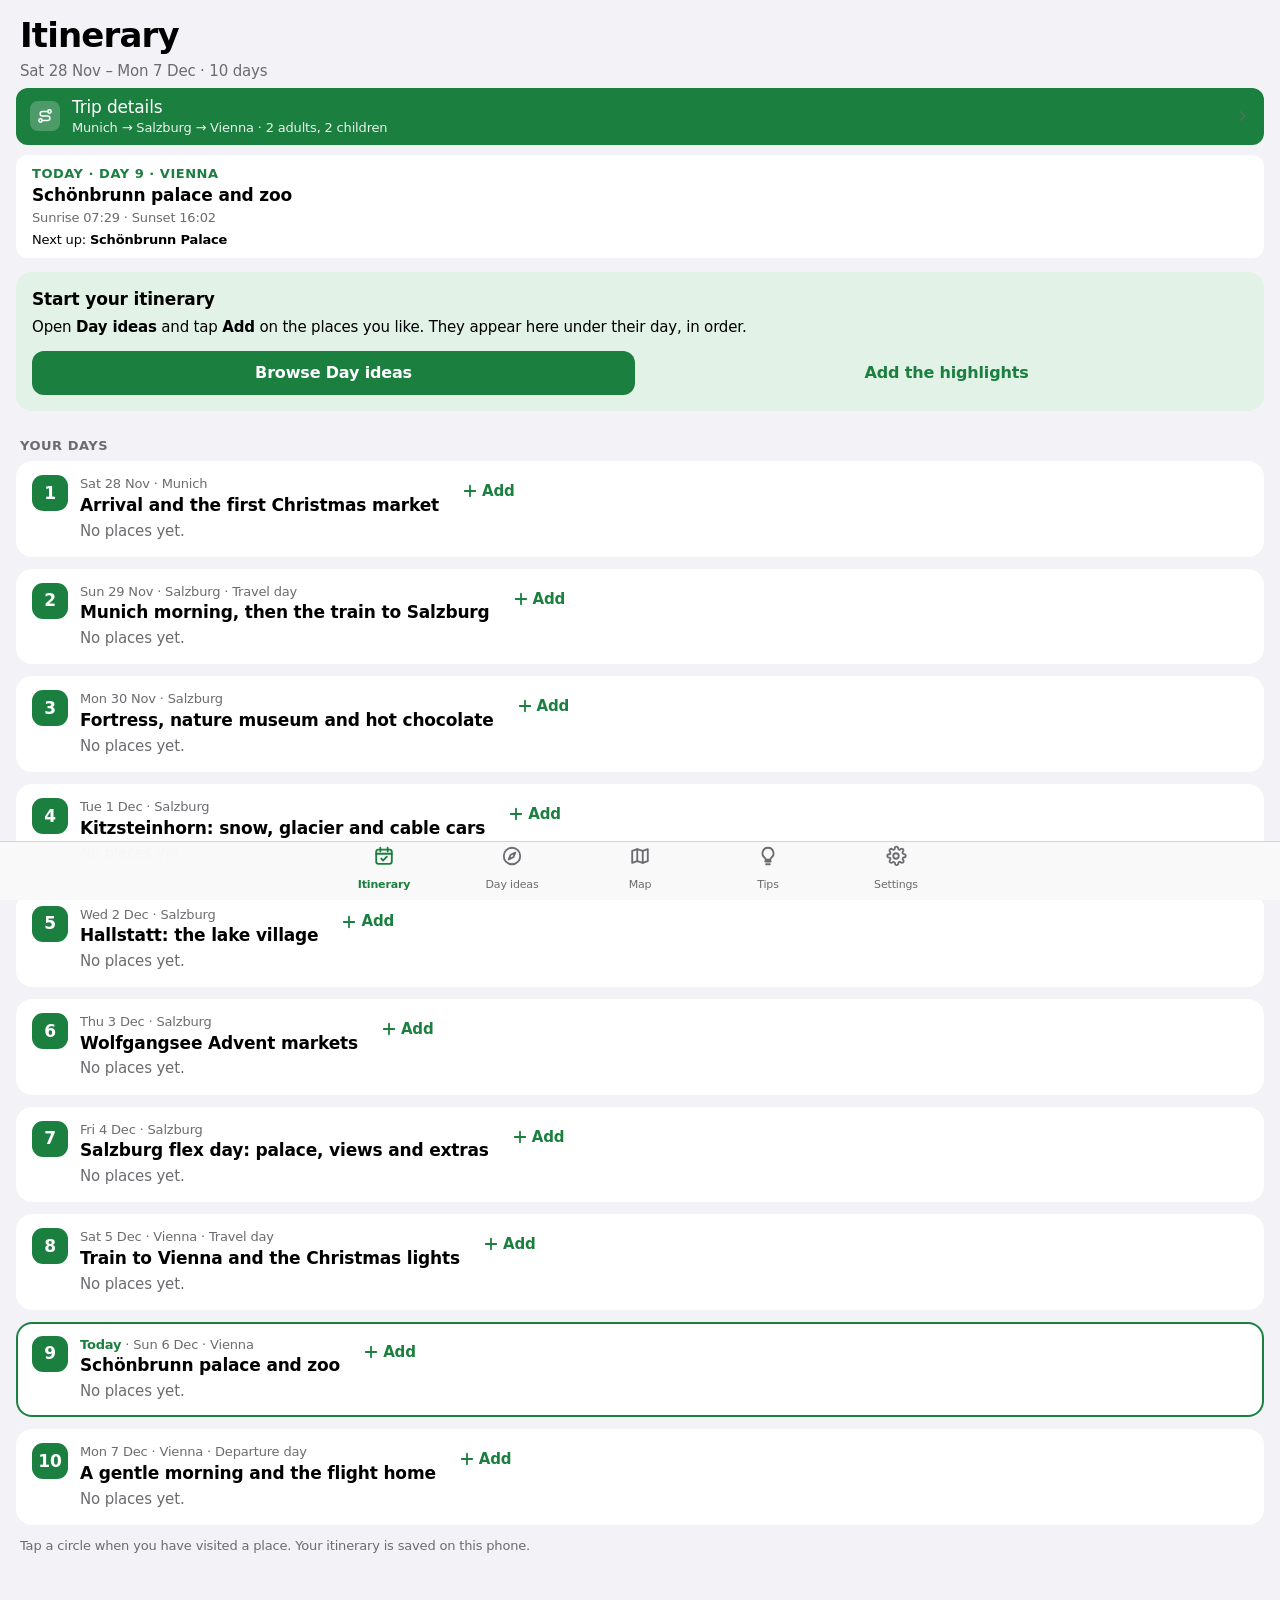
==== commit 88b2ce62: "v2.0.0: new look with Itinerary, Day ideas, framed map, Tips grid, Edit and Undo Co-Authored-By: Cla" ====
--- a/austria-2026/index.html
+++ b/austria-2026/index.html
@@ -1057,10 +1057,173 @@
 .pkhi .chev .ic,.pkhi svg.chev{stroke:#fff}
 .tabbar button[data-s="list"] .ic{width:40px;height:40px;padding:8px;box-sizing:border-box;border-radius:16px;background:var(--accent);color:#fff;stroke-width:2.2;margin-top:-18px}
 .tabbar button[data-s="list"]{color:var(--accent);font-weight:700}
+
+/* ===== 2.0 refinement ===== */
+body{padding-bottom:calc(var(--tab) + env(safe-area-inset-bottom,0px) + 32px)}
+h1{font-size:2.125rem;letter-spacing:-.025em}
+h1.h2{font-size:1.75rem;line-height:1.18}
+.head .eyebrow{color:var(--sub)}
+.sub{line-height:1.4}
+.navsp{width:44px;flex:none}
+.nb span{max-width:42vw;overflow:hidden;text-overflow:ellipsis;white-space:nowrap}
+.nav .t:empty{display:none}
+/* tab bar: equal tabs, 22px icons, accent for the active tab */
+.tabbar .in{max-width:640px}
+.tabbar button{min-height:44px;color:var(--sub);opacity:1;font-weight:500;font-size:.6875rem;gap:3px}
+.tabbar button .ic,.tabbar button[data-s="list"] .ic{width:22px;height:22px;padding:0;margin:0;background:none;border-radius:0;color:inherit;stroke-width:2}
+.tabbar button[data-s="list"]{color:var(--sub);font-weight:500}
+.tabbar button[aria-current="page"],.tabbar button[data-s="list"][aria-current="page"]{color:var(--accent);font-weight:650}
+.tabbar .tl{line-height:1.1}
+.badge{top:2px;left:calc(50% + 5px);min-width:17px;height:17px;line-height:17px;font-size:.625rem}
+/* one accent for icons and markers */
+.si{width:30px;height:30px;border-radius:8px;background:var(--accent-soft)!important;flex:none;display:flex;align-items:center;justify-content:center}
+.si svg{width:18px;height:18px;fill:none;stroke:var(--accent);stroke-width:2;stroke-linecap:round;stroke-linejoin:round}
+.dn,.prow,.lrow,.pn{--c:var(--accent)!important}
+.tl .tdot:not(.a){background:var(--accent)!important}
+/* tips grid */
+.tgrid{display:grid;grid-template-columns:repeat(4,1fr);gap:4px 2px;padding:12px 6px 10px}
+.tgrid .tile{min-height:76px;padding:4px 2px;gap:6px;font-size:.75rem;font-weight:500;line-height:1.2;color:var(--fg);justify-content:flex-start}
+.tgrid .tile .si{width:44px;height:44px;border-radius:12px}
+.tgrid .tile .si svg{width:22px;height:22px}
+.callout.sos{background:var(--card);margin:20px 16px 0;border-radius:14px}
+.prose{margin:6px 16px 0;background:var(--card);border-radius:16px;padding:2px 18px}
+.prose .pl{margin:0;padding:0;list-style:none}
+.prose .pl li{padding:13px 0;font-size:1rem;line-height:1.45;border-bottom:.5px solid var(--line)}
+.prose .pl li:last-child{border-bottom:0}
+/* itinerary */
+.intro{margin:14px 16px 0;padding:16px;background:var(--accent-soft);border-radius:16px}
+.intro p{margin:6px 0 12px;font-size:.9375rem;line-height:1.45}
+.day{margin:0 16px 12px;background:var(--card);border-radius:16px;padding:14px 16px 8px}
+.day.today{box-shadow:inset 0 0 0 2px var(--accent)}
+.dhead{display:flex;gap:12px;align-items:flex-start}
+.dnum{flex:none;width:36px;height:36px;border-radius:11px;background:var(--accent);color:var(--on-accent);font-weight:700;font-size:1.0625rem;display:grid;place-items:center;font-variant-numeric:tabular-nums}
+.dmeta{display:block;font-size:.8125rem;color:var(--sub);font-weight:500}
+.dmeta b{color:var(--accent)}
+.dt{margin:2px 0 0;font-size:1.0625rem;font-weight:650;line-height:1.28;letter-spacing:-.01em}
+.dadd{flex:none;display:inline-flex;align-items:center;gap:3px;min-height:44px;padding:0 10px;margin:-6px -10px 0 0;border:0;background:none;color:var(--accent);font-weight:600;font-size:.9375rem}
+.dadd .ic{width:18px;height:18px;stroke-width:2.4}
+.dempty{margin:4px 0 8px 48px;color:var(--sub);font-size:.9375rem}
+.dtl{list-style:none;margin:6px 0 0;padding:0}
+.ti{display:flex;align-items:center;gap:12px;position:relative;min-height:54px}
+.ti::before{content:"";position:absolute;left:17px;top:0;bottom:0;width:2px;background:var(--line)}
+.ti:first-child::before{top:50%}.ti:last-child::before{bottom:50%}.ti:only-child::before{display:none}
+.tck{position:relative;z-index:1;flex:none;width:36px;height:44px;border:0;background:none;display:grid;place-items:center;padding:0}
+.tck .ic{width:22px;height:22px;padding:3px;border-radius:50%;border:2px solid var(--accent);background:var(--card);color:transparent;stroke-width:3.2}
+.ti.done .tck .ic{background:var(--accent);color:var(--on-accent)}
+.tbody{flex:1;min-width:0;border:0;background:none;text-align:left;padding:7px 0;display:block}
+.tname{display:block;font-weight:600;font-size:1rem;line-height:1.3}
+.tmeta{display:block;font-size:.8125rem;color:var(--sub);margin-top:2px}
+.tmeta b{color:var(--fg);font-weight:600}
+.ti.done .tname{color:var(--sub);text-decoration:line-through}
+.tx{flex:none;width:44px;height:44px;border:0;background:none;color:var(--sub);display:grid;place-items:center;margin-right:-12px}
+.tx .ic{width:16px;height:16px;stroke-width:2.2}
+/* day ideas list */
+.drow{gap:14px}
+.drow .dnum{width:32px;height:32px;border-radius:10px;font-size:.9375rem}
+.drow .ttl{display:block;font-weight:600;line-height:1.3}
+.cnt{font-size:.8125rem;color:var(--accent);font-weight:600;white-space:nowrap}
+/* day page */
+.sub2{margin:18px 20px 7px;font-size:.9375rem;font-weight:650;color:var(--fg)}
+.kv .k{min-width:72px}
+/* map */
+#v-map{padding:calc(env(safe-area-inset-top,0px) + 10px) 0 10px}
+.mtop{flex:none;padding:0 16px}
+.mtop h1{margin:0 0 10px}
+.chips{display:flex;gap:8px;overflow-x:auto;scrollbar-width:none;padding-bottom:2px}
+.chips::-webkit-scrollbar,.mdays::-webkit-scrollbar{display:none}
+.chips button{flex:none;min-height:36px;padding:0 14px;border-radius:18px;border:1px solid var(--line);background:var(--card);font-size:.9375rem;font-weight:500;white-space:nowrap}
+.chips button[aria-pressed="true"]{background:var(--accent);border-color:var(--accent);color:var(--on-accent)}
+.mframe{position:relative;flex:1;min-height:0;margin:12px 16px 10px;border:1px solid var(--line);border-radius:18px;overflow:hidden;background:var(--card)}
+.mframe #map{position:absolute;inset:0}
+.mframe .mctl{right:12px;top:12px}
+.mframe .sheet{border-radius:16px 16px 0 0}
+.mdays{flex:none;display:flex;gap:6px;overflow-x:auto;padding:0 16px;scrollbar-width:none}
+.mdays button{flex:none;min-width:46px;min-height:50px;border-radius:12px;border:1px solid var(--line);background:transparent;color:var(--sub);display:flex;flex-direction:column;align-items:center;justify-content:center;line-height:1.1;padding:0 6px}
+.mdays button b{font-size:1rem}
+.mdays button small{font-size:.6875rem;font-weight:500}
+.mdays button.in{border-color:var(--accent);background:var(--accent-soft);color:var(--accent)}
+.mdays button[aria-pressed="true"]{background:var(--accent);border-color:var(--accent);color:var(--on-accent)}
+.mdays .mall{font-weight:600;font-size:.8125rem;padding:0 12px;color:var(--fg)}
+.mleg{flex:none;display:flex;gap:16px;padding:8px 16px 0;font-size:.75rem;color:var(--sub)}
+.mleg span{display:inline-flex;align-items:center;gap:6px}
+.mleg i{display:inline-block;width:12px;height:12px;border-radius:50%;border:2px solid var(--accent)}
+.mleg .l1{background:var(--accent)}.mleg .l3{border-radius:3px;background:var(--accent);border-color:var(--accent)}
+.pin{border-color:var(--accent);color:var(--accent)}
+.pin.in{background:var(--accent);color:#fff}
+.pin.far{width:10px;height:10px;border:2px solid #8e8e93;background:#fff;opacity:.85}
+.spin{background:var(--accent)}
+.spin.off{background:#8e8e93}
+/* editorial pages */
+.ed{margin:22px 20px 0}
+.ed h2{font-size:1.25rem;font-weight:700;letter-spacing:-.015em;margin:0 0 8px}
+.ed ul{margin:0;padding:0 0 0 18px}
+.ed li{margin:0 0 10px;line-height:1.5;font-size:1rem}
+.ed li a{font-size:.875rem;font-weight:500}
+.dish{margin:0}
+.dish dt{font-weight:600;font-size:1rem;margin-top:14px;display:flex;flex-wrap:wrap;align-items:center;gap:6px}
+.dish dd{margin:3px 0 0;color:var(--sub);font-size:.9375rem;line-height:1.45}
+.fts{display:inline-flex;gap:4px;flex-wrap:wrap}
+.fts .ft{margin:0;font-size:.6875rem;padding:1px 7px}
+.ed+.sech{margin-top:30px}
+/* events */
+.ev{align-items:flex-start;gap:14px;padding:13px 16px}
+.evd{flex:none;width:54px;text-align:center;border-radius:11px;background:var(--accent-soft);color:var(--accent);padding:7px 0;line-height:1.15}
+.evd b{display:block;font-size:.875rem;font-weight:700}
+.evd small{display:block;font-size:.625rem;font-weight:600;text-transform:uppercase;letter-spacing:.04em}
+.evt{display:block;font-size:1rem;line-height:1.3}
+.ev p{margin:3px 0 7px;font-size:.875rem;color:var(--sub);line-height:1.42}
+.evm{display:flex;gap:12px;flex-wrap:wrap;font-size:.8125rem;font-weight:500}
+.evm .on{color:var(--accent)}
+.evm a{text-decoration:none}
+/* packing */
+.cbx{width:24px;height:24px;border-radius:7px;border:2px solid var(--line);display:grid;place-items:center;flex:none}
+.pk.on .cbx{background:var(--accent);border-color:var(--accent)}
+.cbx svg{width:15px;height:15px;stroke:#fff;stroke-width:3}
+.pbar{height:6px;border-radius:3px;background:var(--fill);margin-top:12px;overflow:hidden}
+.pbar i{display:block;height:100%;background:var(--accent);border-radius:3px}
+/* trip details */
+.htip{margin:8px 0 0 42px;font-size:.8125rem;color:var(--sub);line-height:1.4}
+.tabbar .tl{white-space:nowrap}
+.group+.group{margin-top:10px}
+
+.pin{--c:var(--accent)}
+.kv .row{align-items:flex-start}
+.nrow b{white-space:nowrap}
+
+/* draft 2 fixes */
+:root{--tab:58px}
+.tabbar .in{height:var(--tab);align-items:stretch}
+.tabbar button{height:100%;justify-content:center;padding:7px 0 5px;gap:4px}
+.tabbar button .nd{top:5px}
+.badge{top:3px}
+.mdays{gap:4px}
+.mdays button{flex:1 0 28px;min-width:28px;min-height:36px;border-radius:9px;padding:0}
+.mdays button b{font-size:.875rem}
+.mdays button small{display:none}
+.mdays .mall{flex:0 0 auto;padding:0 10px;font-size:.75rem}
+.editb{flex:none;margin-top:6px;min-height:44px;padding:0 4px 0 12px;border:0;background:none;color:var(--accent);font-weight:600;font-size:1.0625rem}
+.tx i{display:block;width:22px;height:22px;border-radius:50%;background:#e5322d;position:relative}
+.tx i::after{content:"";position:absolute;left:5px;right:5px;top:10px;height:2px;background:#fff;border-radius:1px}
+.tdcard{background:var(--accent)!important}
+.tdcard .row,.tdcard .stt,.tdcard .sm,.tdcard .chev{color:var(--on-accent)!important}
+.tdcard .sm{opacity:.9}
+.tdcard .si{background:rgba(255,255,255,.22)!important}
+.tdcard .si svg{stroke:#fff}
+.fact b{font-size:.9375rem;font-weight:650;color:var(--accent);text-transform:none;letter-spacing:0;margin-bottom:3px}
+.fact{padding:12px 16px}
+.kv .k{color:var(--accent);font-weight:600}
+
+.mdays button{flex:1 1 0;min-width:26px}
+.mdays .mall{flex:0 0 auto;padding:0 9px}
+
+.toast.wu{display:flex;align-items:center;gap:14px;padding:6px 6px 6px 16px;text-align:left}
+.tundo{flex:none;min-height:36px;padding:0 14px;border:0;border-radius:9px;background:rgba(127,127,127,.28);color:inherit;font-weight:700;font-size:.9375rem}
+.toast[hidden]{display:none!important}
+.toast.wu{width:min(340px,88vw);justify-content:space-between}.toast.wu span{white-space:nowrap;overflow:hidden;text-overflow:ellipsis}
 </style></head><body>
-<main id="app"><section id="v-trip"></section><section id="v-day" hidden></section><section id="v-map" hidden></section><section id="v-list" hidden></section><section id="v-tips" hidden></section><section id="v-stay" hidden></section><section id="v-more" hidden></section><section id="v-settings" hidden></section><section id="v-pack" hidden></section></main>
+<main id="app"><section id="v-trip" hidden></section><section id="v-day" hidden></section><section id="v-map" hidden></section><section id="v-list"></section><section id="v-tips" hidden></section><section id="v-stay" hidden></section><section id="v-more" hidden></section><section id="v-settings" hidden></section><section id="v-pack" hidden></section></main>
 <div id="detail" class="page" hidden></div>
-<nav class="tabbar" aria-label="Main"><div class="in"><button data-act="tab" data-s="trip"><svg class="ic" viewBox="0 0 24 24"><rect x="4" y="5" width="16" height="15" rx="2.5"/><path d="M4 10h16M8.5 3v4M15.5 3v4"/><path d="M8 14h2M14 14h2M8 17h2"/></svg><span class="nd" id="nd-trip" hidden></span>Suggested</button><button data-act="tab" data-s="map"><svg class="ic" viewBox="0 0 24 24"><path d="M12 21s-6.5-5.6-6.5-11a6.5 6.5 0 0 1 13 0c0 5.4-6.5 11-6.5 11z"/><circle cx="12" cy="10" r="2.3"/></svg>Map</button><button data-act="tab" data-s="list"><svg class="ic" viewBox="0 0 24 24"><path d="M6.5 4h11a1 1 0 0 1 1 1v15l-6.5-4-6.5 4V5a1 1 0 0 1 1-1z"/><path d="m9.3 10 1.9 1.9 3.5-3.7"/></svg><span class="badge" id="tabbadge" hidden></span>My itinerary</button><button data-act="tab" data-s="tips"><svg class="ic" viewBox="0 0 24 24"><path d="M9 18h6M10 21h4M12 3a6 6 0 0 0-3.6 10.8c.6.5 1 1.2 1 2V16h5.2v-.2c0-.8.4-1.5 1-2A6 6 0 0 0 12 3z"/></svg><span class="nd" id="nd-tips" hidden></span>Tips</button><button data-act="tab" data-s="settings"><svg class="ic" viewBox="0 0 24 24"><circle cx="12" cy="12" r="3"/><path d="M19.4 14.5a1.5 1.5 0 0 0 .3 1.7l.1.1a1.8 1.8 0 1 1-2.6 2.6l-.1-.1a1.5 1.5 0 0 0-1.7-.3 1.5 1.5 0 0 0-.9 1.4v.2a1.8 1.8 0 1 1-3.6 0v-.1a1.5 1.5 0 0 0-1-1.4 1.5 1.5 0 0 0-1.7.3l-.1.1a1.8 1.8 0 1 1-2.6-2.6l.1-.1a1.5 1.5 0 0 0 .3-1.7 1.5 1.5 0 0 0-1.4-.9h-.2a1.8 1.8 0 1 1 0-3.6h.1a1.5 1.5 0 0 0 1.4-1 1.5 1.5 0 0 0-.3-1.7l-.1-.1a1.8 1.8 0 1 1 2.6-2.6l.1.1a1.5 1.5 0 0 0 1.7.3h0a1.5 1.5 0 0 0 .9-1.4v-.2a1.8 1.8 0 1 1 3.6 0v.1a1.5 1.5 0 0 0 .9 1.4 1.5 1.5 0 0 0 1.7-.3l.1-.1a1.8 1.8 0 1 1 2.6 2.6l-.1.1a1.5 1.5 0 0 0-.3 1.7v0a1.5 1.5 0 0 0 1.4.9h.2a1.8 1.8 0 1 1 0 3.6h-.1a1.5 1.5 0 0 0-1.4.9z"/></svg><span class="nd" id="nd-settings" hidden></span>Settings</button></div></nav>
+<nav class="tabbar" aria-label="Main"><div class="in"><button data-act="tab" data-s="list" aria-label="Itinerary"><svg class="ic" viewBox="0 0 24 24" aria-hidden="true"><rect x="3.5" y="5" width="17" height="15.5" rx="2.5"/><path d="M3.5 9.5h17M8 3v4M16 3v4"/><path d="m9 14.8 2.1 2.1 4-4.2"/></svg><span class="nd" id="nd-list" hidden></span><span class="badge" id="tabbadge" hidden></span><span class="tl">Itinerary</span></button><button data-act="tab" data-s="trip" aria-label="Day ideas"><svg class="ic" viewBox="0 0 24 24" aria-hidden="true"><circle cx="12" cy="12" r="9"/><path d="m15.6 8.4-2.2 5-5 2.2 2.2-5z"/></svg><span class="nd" id="nd-trip" hidden></span><span class="tl">Day ideas</span></button><button data-act="tab" data-s="map" aria-label="Map"><svg class="ic" viewBox="0 0 24 24" aria-hidden="true"><path d="M9 4.5 3.5 6.5v13L9 17.5l6 2 5.5-2v-13L15 6.5z"/><path d="M9 4.5v13M15 6.5v13"/></svg><span class="nd" id="nd-map" hidden></span><span class="tl">Map</span></button><button data-act="tab" data-s="tips" aria-label="Tips"><svg class="ic" viewBox="0 0 24 24" aria-hidden="true"><path d="M9 18h6M10 21h4M12 3a6 6 0 0 0-3.6 10.8c.6.5 1 1.2 1 2V16h5.2v-.2c0-.8.4-1.5 1-2A6 6 0 0 0 12 3z"/></svg><span class="nd" id="nd-tips" hidden></span><span class="tl">Tips</span></button><button data-act="tab" data-s="settings" aria-label="Settings"><svg class="ic" viewBox="0 0 24 24" aria-hidden="true"><circle cx="12" cy="12" r="3"/><path d="M19.4 14.5a1.5 1.5 0 0 0 .3 1.7l.1.1a1.8 1.8 0 1 1-2.6 2.6l-.1-.1a1.5 1.5 0 0 0-1.7-.3 1.5 1.5 0 0 0-.9 1.4v.2a1.8 1.8 0 1 1-3.6 0v-.1a1.5 1.5 0 0 0-1-1.4 1.5 1.5 0 0 0-1.7.3l-.1.1a1.8 1.8 0 1 1-2.6-2.6l.1-.1a1.5 1.5 0 0 0 .3-1.7 1.5 1.5 0 0 0-1.4-.9h-.2a1.8 1.8 0 1 1 0-3.6h.1a1.5 1.5 0 0 0 1.4-1 1.5 1.5 0 0 0-.3-1.7l-.1-.1a1.8 1.8 0 1 1 2.6-2.6l.1.1a1.5 1.5 0 0 0 1.7.3h0a1.5 1.5 0 0 0 .9-1.4v-.2a1.8 1.8 0 1 1 3.6 0v.1a1.5 1.5 0 0 0 .9 1.4 1.5 1.5 0 0 0 1.7-.3l.1-.1a1.8 1.8 0 1 1 2.6 2.6l-.1.1a1.5 1.5 0 0 0-.3 1.7v0a1.5 1.5 0 0 0 1.4.9h.2a1.8 1.8 0 1 1 0 3.6h-.1a1.5 1.5 0 0 0-1.4.9z"/></svg><span class="nd" id="nd-settings" hidden></span><span class="tl">Settings</span></button></div></nav>
 <div class="toast" id="toast" hidden></div>
 <script>/* @preserve
  * Leaflet 1.9.4, a JS library for interactive maps. https://leafletjs.com
@@ -1079,7 +1242,7 @@
 function walkKm(a,b){return km(a,b)*1.3}
 function fmtKm(k){return k<1?Math.round(k*100)*10+" m":k.toFixed(1)+" km"}
 function q(n,c){return encodeURIComponent(n.replace(/\s*\(.*?\)/g,"")+", "+(c||"Austria"))}
-var toastT;function toast(m){var t=$("toast");t.textContent=m;t.hidden=false;clearTimeout(toastT);toastT=setTimeout(function(){t.hidden=true},2200)}
+var toastT,lastUndo=null;function toast(m,undo){var t=$("toast");lastUndo=undo||null;t.innerHTML="";var s=document.createElement("span");s.textContent=m;t.appendChild(s);if(undo){var b=document.createElement("button");b.className="tundo";b.setAttribute("data-act","undo");b.textContent="Undo";t.appendChild(b)}t.classList.toggle("wu",!!undo);t.hidden=false;clearTimeout(toastT);toastT=setTimeout(function(){t.hidden=true;lastUndo=null},undo?5000:2200)}
 
 /* ---------- icons ---------- */
 function ic(p,cls){return '<svg class="ic'+(cls?" "+cls:"")+'" viewBox="0 0 24 24" aria-hidden="true">'+p+'</svg>'}
@@ -1137,7 +1300,7 @@
 {id:"d2",dow:"Sun",date:"29 Nov",grp:"munich",wx:false,title:"Munich morning, then the train to Salzburg",area:"Munich, then Salzburg",cy:"Munich",wxi:0,hc:"munich",sleep:"Salzburg (near Mirabellplatz or the Hauptbahnhof)",
  trans:"Train: ICE 211, Munich Hbf 16:16 to Salzburg Hbf 17:59 (ticket €24.99 in your plan). Check out by 11:00 and leave your bags at the hotel until you collect them on the way to the station.",
  start:"Your hotel in Munich, check out by 11:00 and leave the bags at the hotel",startPt:{n:"Munich Hauptbahnhof",lat:48.1403,lng:11.5600},
- budget:"€110",budgetNote:"Train to Salzburg ≈€25 (check if per person) · museum ≈€25 for the family (check) · lunch ≈€45 · market snacks ≈€25",
+ budget:"€110",budgetNote:"Train to Salzburg ≈€25 (check if per person) · museum ≈€25 for 2 adults and 2 children (check) · lunch ≈€45 · market snacks ≈€25",
  clim:"Plan for about 0–8 °C. First Advent Sunday. Sunset around 16:20.",
  lede:"One easy morning and a short afternoon in Munich, then the train to Salzburg and the Christmas market in the evening. Pick only one afternoon activity.",
  getting:["Hotel breakfast first (you can also eat on the train: there is a pantry car).","Sunday: most shops are closed. Museums, restaurants and Christmas markets are open. The Viktualienmarkt is closed on Sundays.","Be back at the hotel by about 15:15 to collect your bags and walk or take the U-Bahn to Munich Hbf.","Reserve seats on ICE 211 if you did not already.","In Salzburg: from the Hbf it is about 20 min on foot to the old town, or a short bus ride."],
@@ -1175,7 +1338,7 @@
 S("e1","Hohensalzburg Fortress and the Festungsbahn",47.79500,13.04770,"play","09:45","Funicular + fortress ≈€17–20 adult (check) · child about half","m","The big medieval fortress above the city. Ride the funicular, walk the terraces for views and visit the small museums.","Look for the long Hohensalzburg walls and find the oldest cannon.",
    {i:["Funicular ride from Kapitelplatz","View terraces over the city and the Alps","Fortress museums and the Marionette museum","Café and shop inside"],tm:"2–2.5 h.",tx:"Open daily in winter, about 09:30–17:00. Tickets by the funicular: check festung-hohensalzburg.at. Audio guide available in English.",fa:"Cafés, toilets, lifts in part of the fortress.",st:"Kapitelplatz (Festungsbahn valley station).",tp:"Go early for clear views and fewer people. Part of the fortress is cobbled and uphill.",lg:"Walk from the hotel about 20 min to Kapitelplatz"}),S("d3","Getreidegasse",47.80020,13.04260,"see","11:45","Free · Mozartkugel ≈€1–2 each","m","The famous narrow shopping street with wrought-iron guild signs. The birthplace of Mozart is at number 9.","Find the iron signs, one for each shop.",
    {i:["Wrought-iron guild signs","Mozart’s Birthplace (optional)","Small shops and cafés"],tm:"30–45 min.",tx:"Free to walk. Many shops are open until 18:00–19:00.",fa:"Toilets in cafés.",st:"Old town on foot.",tp:"It is crowded at dusk: hold hands in the narrow passages."}),S("e5","Mozart’s Birthplace (Geburtshaus)",47.80040,13.04290,"see","12:30","≈€13 adult · check child price","g","The house where Mozart was born, with violins and family items. Short and warm.","Look for the tiny violin Mozart played as a child.",
-   {i:["Mozart’s childhood violin","Family rooms and instruments"],tm:"45–60 min.",tx:"Open daily, about 09:00–17:30: check mozarteum.at. A Salzburg Card may cover it.",fa:"Toilets and shop.",st:"Getreidegasse 9.",tp:"Good for rain."}),S("e3","Haus der Natur",47.79930,13.03980,"play","14:00","≈€14 adult · ≈€8 child (check)","m","A natural history museum with an aquarium, reptile zoo, a space hall and science rooms. Great for both kids.","Spot a shark and a crocodile and find the space hall.",
+   {i:["Mozart’s childhood violin","Family rooms and instruments"],tm:"45–60 min.",tx:"Open daily, about 09:00–17:30: check mozarteum.at. A Salzburg Card may cover it.",fa:"Toilets and shop.",st:"Getreidegasse 9.",tp:"Good for rain."}),S("e3","Haus der Natur",47.79930,13.03980,"play","14:00","≈€14 adult · ≈€8 child (check)","m","A natural history museum with an aquarium, reptile zoo, a space hall and science rooms. Great for kids.","Spot a shark and a crocodile and find the space hall.",
    {i:["Aquarium with sharks and reef fish","Reptile zoo","Space hall and science centre","Dinosaurs and Alpine nature"],tm:"2–2.5 h.",tx:"Open daily about 09:00–17:00. Check hausdernatur.at for current prices and opening.",fa:"Café, toilets, lockers.",st:"Museumsplatz, a 10 min walk from the Getreidegasse.",tp:"Older kids will like the space and science floors."}),S("e4","Café Tomaselli or another old-town café",47.79970,13.04370,"eat","16:00","≈€10 per person","g","A famous old coffee house on the Alter Markt. Time for hot chocolate and cake.","Order a hot chocolate and a slice of cake.",
    {i:["Hot chocolate and cakes","Salzburger Nockerl (a sweet soufflé, ask to share)","Old market square"],tm:"45 min.",tx:"Open daily from about 07:00 or 08:00 to 19:00 or 20:00: check.",fa:"Toilets inside.",st:"Alter Markt in the old town.",tp:"Any café on the Alter Markt works if it is full."}), ],
  extras:[
@@ -1211,7 +1374,7 @@
 },
 {id:"d5",dow:"Wed",date:"2 Dec",grp:"salzburg",wx:true,trans:"Salzburg Hbf to Hallstatt by train (usually via Attnang-Puchheim) and ferry, about 2.5–3 h each way. Or use a rental car for just this day if you do not want 2+ hours of travel (check the price).",title:"Hallstatt: the lake village",area:"Hallstatt, Salzkammergut",cy:"Hallstatt",wxi:1,hc:"salzburg",sleep:"Salzburg",
  start:"Salzburg Hbf, train via Attnang-Puchheim to Hallstatt station, then the ferry across the lake",startPt:{n:"Salzburg Hauptbahnhof",lat:47.8130,lng:13.0457},
- budget:"€230",budgetNote:"Train and ferry for four about €80–120 (check oebb.at) · salt mine tour and funicular ≈€100 for the family (check salzwelten.at) · food ≈€50",
+ budget:"€230",budgetNote:"Train and ferry for four about €80–120 (check oebb.at) · salt mine tour and funicular ≈€100 for 2 adults and 2 children (check salzwelten.at) · food ≈€50",
  clim:"Plan for about 0–5 °C or colder, often fog or low cloud on the lake. Sunset around 16:15.",
  lede:"A classic Austrian lake-and-mountain village without changing hotels. The trip takes about 2.5 hours each way by train and ferry, so make it a full day.",
  getting:["Salzburg to Hallstatt: usually train to Attnang-Puchheim, change to the Salzkammergut line, get off at Hallstatt station. The ferry crosses the lake to the village and is timed to meet trains. About 2.5–3 h in total: check oebb.at and the ÖBB app.","Another route: train or bus to Bad Ischl, then local bus to Hallstatt.","The salt mine funicular (Salzbergbahn) goes from the village up to the Salzwelten and the Skywalk. Check opening and tours for winter.","Last return trains in winter are early evening: plan to leave the village by about 16:30."],
@@ -1223,8 +1386,8 @@
 S("g1","Hallstatt station and the ferry",47.56120,13.64090,"play","10:45","Ferry ≈€3–4 per adult (check)","g","A small station on the opposite shore of the lake. The ferry ride is the best arrival: you see the village from the water.","Count the swans and look for the village appearing.",
    {i:["Hallstatt Bahnhof","Short ferry ride across the Hallstätter See","First view of the village"],tm:"15–20 min.",tx:"The ferry runs in time with the trains. In very cold weather it may change: check.",fa:"Toilets at the station.",st:"Hallstatt Bahnhof.",tp:"Ask about the ferry ticket on the train or at the pier.",lg:"Train from Salzburg about 2–2.5 h"}),S("g2","Hallstatt Marktplatz",47.56220,13.64930,"see","11:15","Free","m","The small main square with colourful houses, cafés and the lake behind. The picture-postcard spot.","Find the Trinity column in the middle of the square.",
    {i:["Market square with the Trinity column","Houses by the lake","Cafés and small shops"],tm:"45–60 min.",tx:"Free. Hallstatt is busy even in winter: go early.",fa:"Cafés, public toilets near the square.",st:"Ferry stop at the Markt.",tp:"Have lunch here or at the Seestraße lakeside."}),S("g3","Salzbergbahn funicular and Skywalk (Welterbeblick)",47.56280,13.65050,"view","13:00","Funicular ≈€16 adult · check family tickets","m","A funicular takes you up the hill to a viewing platform that hangs over the village and lake. Best on clear days.","Look straight down to the village roofs and the lake.",
-   {i:["Funicular ride (Salzbergbahn)","Skywalk viewing platform","Path to the Salzwelten (salt mine)"],tm:"1–1.5 h.",tx:"Winter operation is limited: check salzwelten.at and the funicular timetable. Winter ice can close paths.",fa:"Toilets and café at the top.",st:"Valley station on the north side of the village, 10–15 min walk from the Markt.",tp:"If the weather is bad, skip the Skywalk and do the salt mine instead.",lg:"Walk about 10–15 min from the Markt"}),S("g4","Salzwelten Hallstatt (salt mine tour)",47.55930,13.64690,"play","14:15","≈€40 adult · child about half (check, combo with funicular)","g","A guided tour into the oldest salt mine in the world, with wooden slides and a salt lake. Fun for both kids.","Go down a miner’s slide and look for the underground salt lake.",
-   {i:["Guided tour in a salt mine","Miners’ wooden slides","Underground salt lake","Mining history"],tm:"About 1.5 h.",tx:"Tour times and winter hours: check salzwelten.at. A minimum age may apply for some tours; for kids of 6 and 12 it is usually fine. Mine is cool (about 8 °C): dress in layers.",fa:"Cafés and toilets at the entrance.",st:"At the top of the funicular, a short walk.",tp:"Book a time slot online if possible."}),S("g5","Lakefront walk and Hallstatt Church",47.56100,13.64970,"view","16:00","Free","o","A calm walk on the lake path and a look at the small church with its frescoes. A quiet end to the day.","Look for the church on the cliff above the water.",
+   {i:["Funicular ride (Salzbergbahn)","Skywalk viewing platform","Path to the Salzwelten (salt mine)"],tm:"1–1.5 h.",tx:"Winter operation is limited: check salzwelten.at and the funicular timetable. Winter ice can close paths.",fa:"Toilets and café at the top.",st:"Valley station on the north side of the village, 10–15 min walk from the Markt.",tp:"If the weather is bad, skip the Skywalk and do the salt mine instead.",lg:"Walk about 10–15 min from the Markt"}),S("g4","Salzwelten Hallstatt (salt mine tour)",47.55930,13.64690,"play","14:15","≈€40 adult · child about half (check, combo with funicular)","g","A guided tour into the oldest salt mine in the world, with wooden slides and a salt lake. Fun for kids.","Go down a miner’s slide and look for the underground salt lake.",
+   {i:["Guided tour in a salt mine","Miners’ wooden slides","Underground salt lake","Mining history"],tm:"About 1.5 h.",tx:"Tour times and winter hours: check salzwelten.at. A minimum age may apply for some tours; for school-age kids it is usually fine. Mine is cool (about 8 °C): dress in layers.",fa:"Cafés and toilets at the entrance.",st:"At the top of the funicular, a short walk.",tp:"Book a time slot online if possible."}),S("g5","Lakefront walk and Hallstatt Church",47.56100,13.64970,"view","16:00","Free","o","A calm walk on the lake path and a look at the small church with its frescoes. A quiet end to the day.","Look for the church on the cliff above the water.",
    {i:["Seestraße lakefront","Catholic parish church on the hill","Charnel house (Beinhaus) nearby"],tm:"30–40 min.",tx:"Free. The Beinhaus (bone house) is small and paid and may feel odd for young kids.",fa:"Cafés and toilets.",st:"Village on foot.",tp:"Leave by 16:30 to catch the ferry and return trains.",lg:"Short walk from the Markt"}), ],
  extras:[
 X("gx-museum","Hallstatt Museum",47.56180,13.64880,"see","Museum","≈€12 adult (check)","o","A small museum about 7,000 years of local history.","Look for the old tools and boats.",
@@ -1239,7 +1402,7 @@
 {id:"d6",dow:"Thu",date:"3 Dec",grp:"salzburg",wx:false,title:"Wolfgangsee Advent markets",area:"St. Gilgen, St. Wolfgang",cy:"St. Gilgen",wxi:1,hc:"salzburg",sleep:"Salzburg",
  trans:"Bus 150 from Salzburg Hbf to St. Gilgen (about 50 min), then bus or Advent boat to St. Wolfgang (check wolfgangseer-advent.at).",
  start:"Salzburg Hbf, bus 150 to St. Gilgen (about 50 min)",startPt:{n:"Salzburg Hauptbahnhof",lat:47.8130,lng:13.0457},
- budget:"€130",budgetNote:"Bus ≈€40–60 for the family (check) · market snacks and lunch ≈€70 · optional cable car extra",
+ budget:"€130",budgetNote:"Bus ≈€40–60 for 2 adults and 2 children (check) · market snacks and lunch ≈€70 · optional cable car extra",
  clim:"Plan for about 0–6 °C, cold lake wind. Sunset around 16:20.",
  lede:"An optional lakeside day: two small Advent markets at the Wolfgangsee. Pick this day only if the family wants a quieter day.",
  getting:["Salzburg Hbf to St. Gilgen: bus 150 (about 50 min). Check the ÖBB app for the timetable.","St. Gilgen to St. Wolfgang: local bus, or the Advent boat if it runs (check the market website).","Markets are usually open on set days and hours in Advent: check wolfgangseer-advent.at before you go.","Last buses back to Salzburg are early evening: leave by about 17:00."],
@@ -1365,7 +1528,8 @@
 function dlabel(d){return "Day "+(d.i+1)+" · "+d.dow+" "+d.date}
 function gmq(s){return GM[s.id]||(s.n.replace(/\s*\(.*?\)/g,"")+", "+(s.f.cy||DAYS[s.day].cy))}
 function appleMaps(s){return"https://maps.apple.com/?ll="+s.lat+","+s.lng+"&q="+encodeURIComponent(gmq(s))}
-function mapsPlace(s){return "https://www.google.com/maps/search/?api=1&query="+encodeURIComponent(gmq(s))}
+function mapsPlace(s){return"https://www.google.com/maps/search/"+encodeURIComponent(gmq(s)).replace(/%20/g,"+")+"/@"+s.lat+","+s.lng+",17z"}
+function mapsPlaceOld(s){return "https://www.google.com/maps/search/?api=1&query="+encodeURIComponent(gmq(s))}
 function ref(o){return o.lat!=null?o.lat+","+o.lng:q(o.n)}
 function mapsDir(a,b,mode){return "https://www.google.com/maps/dir/?api=1&travelmode="+(mode||"transit")+"&origin="+ref(a)+"&destination="+ref(b)}
 function tags(s){var h='<span class="tag '+s.r+'">'+RL[s.r]+'</span>';if(s.f.chk)h+='<span class="tag w">'+esc(s.f.chk)+'</span>';return h}
@@ -1395,60 +1559,59 @@
 
 var deferredInstall=null;window.addEventListener("beforeinstallprompt",function(e){e.preventDefault();deferredInstall=e;if(view==="tips"||view==="settings")render(true)});window.addEventListener("appinstalled",function(){deferredInstall=null;if(view==="tips"||view==="settings")render(true)});
 /* ---------- state ---------- */
-var view="trip",cur=0,mapSg="all",mapDay="all",selId=null,hotelEdit=null,detailId=null;
+var view="list",cur=0,mapSg="all",mapDay="all",selId=null,hotelEdit=null,detailId=null;
 var VIEWS=["trip","day","map","list","tips","stay","more","settings","pack"];
+var NAVS=[],SCR={},lastH=null,listEdit=false;
 
 /* ---------- views ---------- */
-function addBtn(s,full){var on=inList(s);return '<button class="add'+(on?" on":"")+'" data-act="add" data-id="'+s.id+'" aria-pressed="'+on+'" aria-label="'+(on?"Remove from my list: ":"Add to my list: ")+esc(s.n)+'">'+ic(on?IC.check:IC.plus)+(on?"Added":"Add")+'</button>'}
+function addBtn(s,full){var on=inList(s);return '<button class="add'+(on?" on":"")+'" data-act="add" data-id="'+s.id+'" aria-pressed="'+on+'" aria-label="'+(on?"Remove from itinerary: ":"Add to itinerary: ")+esc(s.n)+'">'+ic(on?IC.check:IC.plus)+(on?"Saved":"Add")+'</button>'}
 
 function vTrip(){
-  var s=stay(),cs=[];ITIN.forEach(function(D){if(D.i<s.total&&cs.indexOf(D.b)<0)cs.push(D.b)});
-  var h='<div class="head"><div class="headrow"><div><div class="eyebrow">'+fd(s.start)+' – '+fd(stayEnd(s))+' '+s.start.slice(0,4)+'</div><h1>'+esc(cs.map(function(c){return SN(c)}).join(", ")||"Your trip")+'</h1><p class="sub">'+(s.total+1)+' days · '+esc(famSummary(s))+'</p></div><button class="aa" data-act="settings" aria-label="Text size and colours">Aa</button></div></div>';
-  h+=todayCard();
-  if(!store.hideHow)h+='<div class="how"><b class="h">How this guide works</b><ol><li><i>1</i><span>Open a day below.</span></li><li><i>2</i><span>Tap <b>Add</b> next to the places you want to visit.</span></li><li><i>3</i><span>Build your own itinerary in <b>My itinerary</b> at the bottom.</span></li></ol><button class="btn solid" data-act="hidehow">Got it</button></div>';
-  h+=newBanner('trip')+updNotice()+planTiles();
-  if(sumNights(s)<s.total)h+='<div class="callout w"><b>Some nights have no city yet</b>The days below follow your night-by-night plan. <button class="lnk" data-act="stay-open">Finish the plan</button></div>';
+  var s=stay();
+  var h='<div class="head"><h1>Day ideas</h1><p class="sub">A suggested plan for every day of your trip. Add the places you like to your itinerary.</p></div>';
+  h+=newBanner('trip');
+  if(sumNights(s)<s.total)h+='<div class="callout w"><b>Some nights have no city yet</b>The days follow your Trip details. <button class="lnk" data-act="stay-open">Open Trip details</button></div>';
   var g=-1;
   ITIN.forEach(function(D){
     if(D.sg!==g){if(g>=0)h+='</div>';g=D.sg;var r=D.row;
-      h+='<div class="sech"><span>'+(r?SN(r.c)+(r.visit>1?" (back again)":""):SN(D.b))+'</span><span class="r">'+(r?r.n+(r.n===1?" night":" nights"):"")+'</span></div><div class="group">'}
-    var n=listCount({stops:D.pl,extras:D.exo});
-    h+='<button class="row tap" data-act="day" data-i="'+D.i+'" style="--c:'+SC(D.b)+'"><span class="dn">'+(D.i+1)+'</span><span class="grow"><span class="sm" style="display:block">'+dayFlags({stops:D.pl})+D.dow+' '+D.dm+(D.th.wx&&D.kind!=="move"?' · weather-dependent':'')+(D.kind==="move"?' · travel from '+SN(D.mc):'')+(D.kind==="last"?' · departure day':'')+'</span><span class="ttl">'+esc(D.title)+'</span></span>'+(n?'<span class="cnt">'+n+' in list</span>':'')+ic(IC.fwd,"chev")+'</button>'});
+      h+='<div class="sech"><span>'+esc(r?SN(r.c):SN(D.b))+'</span><span class="r">'+(r?r.n+(r.n===1?" night":" nights"):"")+'</span></div><div class="group">'}
+    var n=listCount({stops:D.pl,extras:D.exo}),tag=D.kind==="move"?"Travel from "+SN(D.mc):D.kind==="last"?"Departure day":D.th.wx?"Weather-dependent":"";
+    h+='<button class="row tap drow" data-act="day" data-i="'+D.i+'"><span class="dnum">'+(D.i+1)+'</span><span class="grow"><span class="dmeta">'+D.dow+' '+D.dm+(tag?' · '+tag:'')+'</span><span class="ttl">'+esc(D.title)+'</span></span>'+(n?'<span class="cnt">'+n+' saved</span>':'')+ic(IC.fwd,"chev")+'</button>'});
   if(g>=0)h+='</div>';
-  h+='<p class="foot">The days follow your plan in <b>Trip setup</b>. Change the nights there and this page updates. Dates and times are a plan, not bookings. Check opening hours and prices on the official sites before you go.</p>';
+  h+='<p class="foot">The days follow your Trip details. Times and prices are a guide, not bookings: check the official sites before you go.</p>';
   return h}
 
 function vDay(){
   var D=ITIN[cur];if(!D){cur=0;D=ITIN[0]}
   var th=D.th,g=D.b,ds=ITIN.filter(function(x){return x.sg===D.sg}),w=wxDay(D.date,WXI[g]),s=stay(),col=SC(g);
-  var h='<div class="nav"><button class="nb" data-act="tab" data-s="trip">'+ic(IC.back)+'Suggested</button><span class="t">Day '+(cur+1)+'</span><span class="navr"><button class="nb" data-act="day" data-i="'+(cur-1)+'" aria-label="Previous day"'+(cur===0?' disabled':'')+'>'+ic(IC.back)+'</button><button class="nb" data-act="day" data-i="'+(cur+1)+'" aria-label="Next day"'+(cur>=ITIN.length-1?' disabled':'')+'>'+ic(IC.fwd)+'</button></span></div>';
-  h+='<div class="head"><div class="eyebrow" style="color:'+col+'">'+dayFlags({stops:D.pl})+esc(SN(g))+' · '+D.dow+' '+D.dm+'</div><h1>'+esc(D.title)+'</h1></div>';
-  h+='<div class="segwrap"><div class="cap">Days in this stay · '+esc(SN(g))+'</div><div class="seg">'+ds.map(function(x){return '<button data-act="day" data-i="'+x.i+'" aria-pressed="'+(x.i===cur)+'">'+(x.i+1)+'<small>'+x.dow+'</small></button>'}).join("")+'</div></div>';
+  var h=navBar("trip",'<span class="navr"><button class="nb" data-act="day" data-i="'+(cur-1)+'" aria-label="Previous day"'+(cur===0?' disabled':'')+'>'+ic(IC.back)+'</button><button class="nb" data-act="day" data-i="'+(cur+1)+'" aria-label="Next day"'+(cur>=ITIN.length-1?' disabled':'')+'>'+ic(IC.fwd)+'</button></span>');
+  h+='<div class="head"><div class="eyebrow">Day '+(cur+1)+' · '+D.dow+' '+D.dm+' · '+esc(SN(g))+'</div><h1 class="h2">'+esc(D.title)+'</h1></div>';
+  h+='<div class="segwrap"><div class="cap">Days in '+esc(SN(g))+'</div><div class="seg">'+ds.map(function(x){return '<button data-act="day" data-i="'+x.i+'" aria-pressed="'+(x.i===cur)+'">'+(x.i+1)+'<small>'+x.dow+'</small></button>'}).join("")+'</div></div>';
   h+='<p class="lede">'+esc(th.lede)+'</p>';
-  h+='<div class="sech"><span>Today</span></div><div class="group">';
+  h+='<div class="sech"><span>At a glance</span></div><div class="group kv">';
   h+='<div class="row"><span class="k">Travel</span><span class="v">'+esc(D.trans)+'</span></div>';
   h+='<div class="row"><span class="k">Start</span><span class="v">'+esc(D.start)+'</span></div>';
   h+='<div class="row"><span class="k">Sleep</span><span class="v">'+esc(D.sleep)+'</span></div>';
-  h+='<div class="row"><span class="k">Cost</span><span class="v"><b>'+esc(th.budget)+'</b> estimate for the family. '+esc(th.budgetNote)+'</span></div>';
+  h+='<div class="row"><span class="k">Cost</span><span class="v"><b>'+esc(th.budget)+'</b> estimated day cost. '+esc(th.budgetNote)+'</span></div>';
   h+='<div class="row"><span class="k">Weather</span><span class="v">'+(w?'<span class="wx">'+ic(wxIcon(w.code))+'<b>'+deg(w.hi)+' / '+deg(w.lo)+'</b> · rain chance '+(w.pp==null?"n/a":w.pp+"%")+(w.sun?' · sunset '+w.sun:'')+'</span>':esc(th.clim)+'<span class="sm" style="display:block">Live forecast appears here about two weeks before the trip.</span>')+'</span></div>';
   if(CKEYS.indexOf(g)>-1)h+=hotelRow({hc:g,startPt:th.startPt});
   h+='</div>';
-  var eo=evOnDay(D);if(eo.length)h+='<div class="callout"><b>Happening today</b>'+eo.map(function(e){return esc(e.t)+(e.f?' (free)':'')}).join(' · ')+' <button class="lnk" data-act="more-open">All events</button></div>';
+  var eo=evOnDay(D);if(eo.length)h+='<div class="callout"><b>Happening today</b>'+eo.map(function(e){return esc(e.t)+(e.f?' (free)':'')}).join(' · ')+' <button class="lnk" data-act="more-open">See events</button></div>';
   if(th.wrule&&D.kind!=="move")h+='<div class="callout w"><b>Weather rule</b>'+esc(th.wrule)+'</div>';
   var n=listCount({stops:D.pl,extras:D.exo});
-  h+='<div class="sech"><span>Places</span><span class="r">'+n+' in your list</span></div>';
-  h+='<p class="foot" style="margin:-2px 20px 8px">Tap <b>Add</b> on the places you want to visit. Tap a name for details.</p>';
+  h+='<div class="sech"><span>Plan for the day</span><span class="r">'+(n?n+' saved':'')+'</span></div>';
+  h+='<p class="foot" style="margin:-2px 20px 10px">Tap <b>Add</b> to save a place to your itinerary.</p>';
   var rows=function(list){return list.map(function(p){return prow(p,String(D.pos[p.id]))}).join("")};
   if(D.morning){
-    h+='<div class="sech"><span>Morning in '+esc(SN(D.mc))+'</span></div><div class="group" style="--c:'+col+'">'+rows(D.mpl)+'</div>';
-    h+='<div class="sech"><span>Then in '+esc(SN(g))+'</span></div><div class="group" style="--c:'+col+'">'+rows(D.apl)+'</div>';
+    h+='<div class="sub2">Morning · '+esc(SN(D.mc))+'</div><div class="group" style="--c:'+col+'">'+rows(D.mpl)+'</div>';
+    h+='<div class="sub2">Afternoon and evening · '+esc(SN(g))+'</div><div class="group" style="--c:'+col+'">'+rows(D.apl)+'</div>';
   }else h+='<div class="group" style="--c:'+col+'">'+rows(D.apl)+'</div>';
-  if(D.exo.length)h+='<div class="sech"><span>More options</span><span class="r">'+D.exo.length+'</span></div><div class="group" style="--c:'+col+'">'+D.exo.map(function(p){return prow(p)}).join("")+'</div>';
-  h+='<div class="actions"><button class="btn full" data-act="daymap">'+ic(IC.map)+'Show this day on Trip map</button></div>';
+  if(D.exo.length)h+='<div class="sub2">More options nearby</div><div class="group" style="--c:'+col+'">'+D.exo.map(function(p){return prow(p)}).join("")+'</div>';
+  h+='<div class="actions"><button class="btn full" data-act="daymap">'+ic(IC.map)+'Show on map</button></div>';
   h+='<div class="sech"><span>Good to know</span></div>';
   h+='<details class="group"><summary>Getting around</summary><div class="in"><ul class="pl">'+th.getting.map(function(x){return '<li>'+esc(x)+'</li>'}).join("")+'</ul></div></details>';
   h+='<details class="group"><summary>If it rains</summary><div class="in"><ul class="pl">'+th.rain.map(function(x){return '<li>'+esc(x)+'</li>'}).join("")+'</ul></div></details>';
-  h+='<details class="group"><summary>For the kids'+(s.kids.length?' ('+esc(s.kids.join(", "))+')':'')+'</summary><div class="in"><ul class="pl">'+th.facts.map(function(x){return '<li>'+esc(x)+'</li>'}).join("")+'</ul><div class="sech" style="margin:8px 16px 0"><span>Spot list</span></div><ul class="spot">'+th.spot.map(function(t,i){var key=th.id+"_"+i;return '<li><label><input type="checkbox" data-act="spot" data-k="'+key+'"'+(store.spot[key]?" checked":"")+'><span>'+esc(t)+'</span></label></li>'}).join("")+'</ul></div></details>';
+  h+='<details class="group"><summary>For kids</summary><div class="in"><ul class="pl">'+th.facts.map(function(x){return '<li>'+esc(x)+'</li>'}).join("")+'</ul><div class="sub2" style="margin:10px 16px 0">Spot it</div><ul class="spot">'+th.spot.map(function(t,i){var key=th.id+"_"+i;return '<li><label><input type="checkbox" data-act="spot" data-k="'+key+'"'+(store.spot[key]?" checked":"")+'><span>'+esc(t)+'</span></label></li>'}).join("")+'</ul></div></details>';
   return h}
 
 function hotelRow(d){
@@ -1463,29 +1626,38 @@
   var lab=lb!=null?lb:(s.x?ic(IC[s.k]):String(s.idx+1)),xx=lb==null&&s.x;
   return '<div class="prow" style="--c:'+cvar(s.city)+'"><button class="pmain" data-act="place" data-id="'+s.id+'"><span class="pn'+(xx?" x":"")+'">'+lab+'</span><span class="pt"><span class="nm">'+esc(s.n)+'</span><span class="mt">'+(s.x?esc(s.cat):KIND[s.k]+(s.t?" · "+esc(s.t):""))+' · '+esc(s.c)+'</span><span class="tg">'+tags(s)+'</span></span></button>'+addBtn(s)+'</div>'}
 
+function famShort(s){var k=s.kids.length;return s.adults+" adult"+(s.adults>1?"s":"")+(k?", "+k+" child"+(k>1?"ren":""):"")}
+function tlItem(s){var dn=!!store.done[s.id];
+  return'<li class="ti'+(dn?" done":"")+'"><button class="tck" data-act="done" data-id="'+s.id+'" aria-pressed="'+dn+'" aria-label="'+(dn?"Visited: ":"Mark as visited: ")+esc(s.n)+'">'+ic(IC.check)+'</button><button class="tbody" data-act="place" data-id="'+s.id+'"><span class="tname">'+esc(s.n)+'</span><span class="tmeta">'+(s.t?'<b>'+esc(s.t)+'</b> · ':'')+(s.x?esc(s.cat):KIND[s.k])+' · '+esc(s.c)+'</span></button>'+(listEdit?'<button class="tx" data-act="add" data-id="'+s.id+'" aria-label="Remove from itinerary: '+esc(s.n)+'"><i></i></button>':'')+'</li>'}
 function vList(){
-  var n=totalList();
-  var h='<div class="head"><div class="headrow"><div><div class="eyebrow">Your own plan</div><h1>My itinerary</h1><p class="sub">'+(n?n+(n===1?" place":" places")+" · "+Object.keys(store.done).filter(function(k){return store.done[k]&&store.list[k]}).length+" done":"Nothing added yet")+'</p></div>'+(n?'<button class="aa" data-act="copy" aria-label="Copy my list as text">'+ic(IC.copy)+'</button>':'')+'</div></div>';
-  if(!n){
-    h+='<div class="empty"><svg viewBox="0 0 24 24" aria-hidden="true">'+IC.list+'</svg><b>Your list is empty</b><p>Open a day and tap <b style="display:inline;font-size:inherit;color:var(--fg)">Add</b> next to a place. It will appear here, sorted by day.</p><p>You can also start with all the highlights.</p><div class="btnrow"><button class="btn solid" data-act="addmust">Add all “Must see” places</button></div><div class="btnrow" style="margin-top:10px"><button class="btn" data-act="tab" data-s="trip">Browse the days</button></div></div>';return h}
-  var LG=listGroups();
-  function grp(label,col,flags,items){
-    h+='<div class="daych" style="--c:'+col+'"><i></i>'+flags+esc(label)+'</div><div class="group">';
-    items.forEach(function(s){var dn=!!store.done[s.id];
-      h+='<div class="lrow'+(dn?" done":"")+'" style="--c:'+cvar(s.city)+'"><button class="ck" data-act="done" data-id="'+s.id+'" aria-pressed="'+dn+'" aria-label="Tick as visited: '+esc(s.n)+'">'+ic(IC.check)+'</button><button class="pmain" style="padding:0" data-act="place" data-id="'+s.id+'"><span class="pt"><span class="nm">'+esc(s.n)+'</span><span class="mt">'+(s.x?esc(s.cat):KIND[s.k]+(s.t?" · "+esc(s.t):""))+' · '+esc(s.c)+'</span></span></button><button class="rm" data-act="add" data-id="'+s.id+'" aria-label="Remove '+esc(s.n)+'">Remove</button></div>'});
-    h+='</div>'}
-  LG.days.forEach(function(x){grp('Day '+(x.D.i+1)+' · '+x.D.dow+' '+x.D.dm+' · '+SN(x.D.b),SC(x.D.b),dayFlags({stops:x.items}),x.items)});
-  if(LG.un.length){grp('Not in your itinerary','#8e8e93','',LG.un);h+='<p class="foot">These places are in cities or days your night-by-night plan does not include. Change the nights in Where to stay to add them.</p>'}
-  h+='<p class="foot">Tick the circle when you have been there. Your list is saved on this phone only.</p>';
+  var s=stay(),n=totalList(),LG=listGroups(),by={},td=today(),cs=[];LG.days.forEach(function(x){by[x.D.i]=x.items});
+  ITIN.forEach(function(D){if(cs.indexOf(D.b)<0)cs.push(D.b)});
+  var dn=ALL.filter(function(x){return inList(x)&&store.done[x.id]}).length;
+  if(!n)listEdit=false;
+  var h='<div class="head"><div class="headrow"><div><h1>Itinerary</h1><p class="sub">'+fd(s.start)+' – '+fd(stayEnd(s))+' · '+(s.total+1)+' days</p></div>'+(n?'<button class="editb" data-act="list-edit" aria-pressed="'+listEdit+'">'+(listEdit?"Done":"Edit")+'</button>':'')+'</div></div>';
+  if(listEdit)h+='<p class="foot" style="margin:0 20px 8px">Tap the red button to remove a place. Tap Done when you are finished.</p>';
+  h+='<div class="group tdcard"><button class="row tap srow" data-act="stay-open">'+sI("route")+'<span class="grow"><span class="stt">Trip details</span><span class="sm" style="display:block">'+esc(cs.map(function(c){return SN(c)}).join(" → "))+' · '+esc(famShort(s))+'</span></span>'+ic(IC.fwd,"chev")+'</button></div>';
+  h+=todayCard()+newBanner('list')+updNotice();
+  if(sumNights(s)<s.total)h+='<div class="callout w"><b>Some nights have no city yet</b>Pick a city for every night so each day knows where you are. <button class="lnk" data-act="stay-open">Open Trip details</button></div>';
+  if(!n)h+='<div class="intro"><b>Start your itinerary</b><p>Open <b>Day ideas</b> and tap <b>Add</b> on the places you like. They appear here under their day, in order.</p><div class="btnrow"><button class="btn solid" data-act="tab" data-s="trip">Browse Day ideas</button><button class="btn" data-act="addmust">Add the highlights</button></div></div>';
+  h+='<div class="sech"><span>Your days</span><span class="r">'+(n?n+(n===1?" place":" places")+(dn?" · "+dn+" visited":""):"")+'</span></div>';
+  ITIN.forEach(function(D){
+    var it=by[D.i]||[],isT=D.date===td,tag=D.kind==="move"?"Travel day":D.kind==="last"?"Departure day":"";
+    h+='<section class="day'+(isT?" today":"")+'"><div class="dhead"><span class="dnum">'+(D.i+1)+'</span><div class="grow"><div class="dmeta">'+(isT?'<b>Today</b> · ':'')+D.dow+' '+D.dm+' · '+esc(SN(D.b))+(tag?' · '+tag:'')+'</div><h2 class="dt">'+esc(D.title)+'</h2></div><button class="dadd" data-act="day" data-i="'+D.i+'" aria-label="Add places to day '+(D.i+1)+'">'+ic(IC.plus)+'Add</button></div>';
+    if(it.length)h+='<ol class="dtl">'+it.map(tlItem).join("")+'</ol>';
+    else h+='<p class="dempty">No places yet.</p>';
+    h+='</section>'});
+  if(LG.un.length){h+='<div class="sech"><span>Outside your dates</span></div><section class="day"><p class="dempty" style="margin-top:0">These places belong to cities or days that are not in your Trip details.</p><ol class="dtl">'+LG.un.map(tlItem).join("")+'</ol></section>'}
+  h+='<p class="foot">Tap a circle when you have visited a place. Your itinerary is saved on this phone.</p>';
   return h}
 
 function listGroups(){
   var g=ITIN.map(function(D){return{D:D,items:[]}}),un=[];
-  ALL.filter(inList).forEach(function(s){var i=ITD[s.id];if(i!=null&&g[i])g[i].items.push(s);else un.push(s)});
+  var byDate={};ITIN.forEach(function(D){byDate[D.date]=D.i});ALL.filter(inList).forEach(function(s){var ld=store.ld&&store.ld[s.id],i=(ld&&byDate[ld]!=null)?byDate[ld]:ITD[s.id];if(i!=null&&g[i])g[i].items.push(s);else un.push(s)});
   g.forEach(function(x){x.items.sort(function(p,q){return x.D.all.indexOf(p.id)-x.D.all.indexOf(q.id)})});
   return{days:g.filter(function(x){return x.items.length}),un:un}}
 function vTips(){
-  var h='<div class="head"><div class="eyebrow">Before and during the trip</div><h1>Tips</h1></div>';
+  var h='<div class="head"><h1>Tips</h1><p class="sub">Plan ahead, eat well and get around.</p></div>';
   var TS=[],cat="";
   function sec(t,body,open){TS.push({c:cat,t:t,b:body});return''}
   function ul(a){return '<ul class="pl">'+a.map(function(x){return '<li>'+x+'</li>'}).join("")+'</ul>'}
@@ -1566,24 +1738,24 @@
    "Paths and pavements can be icy: wear shoes with grip."]));
   h+=sec("Useful German",ul([
    "Hallo / Guten Tag / Grüß Gott: hello","Danke / Bitte: thanks / please","Haben Sie einen Tisch für … Personen? Do you have a table for … people?","Eine Tageskarte für … Erwachsene und … Kinder, bitte: a day ticket for … adults and … children, please","Zusammen, bitte: together, please (paying)","Die Rechnung, bitte: the bill, please","Kinderpunsch, bitte: a children’s punch, please","Ist da Schweinefleisch drin? Is there pork in it?","Ohne Schweinefleisch, bitte: without pork, please","Stilles Wasser, bitte: still water, please"]));
-  var TI={"Before you go":["list","Before you go","#007aff"],"Hotels":["bed","Hotels","#007aff"],"Trains, tickets and transport":["train","Trains","#007aff"],
-   "Restaurants: the unwritten rules":["fork","Restaurants","#ff9500"],"Cash, cards and bottle deposits":["card","Cash, cards","#ff9500"],"Opening times, water and toilets":["clock","Hours","#ff9500"],
-   "Weather and clothes":["cloud","Weather","#34c759"],"What to wear: everyone, and why":["coat","Clothes","#34c759"],"Christmas markets with children":["tree","Markets","#34c759"],"Krampus and Nikolaus":["mask","Krampus","#34c759"],"Mountain days and swapping days":["mount","Mountains","#34c759"],"Useful German":["chat","German","#34c759"],"Events":["cal","Events","#ff9500"],"Save money":["card","Save money","#ff9500"],"Food":["fork","Food","#ff9500"]};
   var cur=null;TS.forEach(function(x){if(x.t===tipSec)cur=x});
-  if(cur){
-    var ti=TI[cur.t]||["list",cur.t,"#007aff"];
-    return'<div class="nav"><button class="nb" data-act="tip-back">'+ic(IC.back)+'Tips</button><span class="t">'+esc(ti[1])+'</span><span style="width:44px"></span></div><div class="head sh"><h1 style="font-size:1.5rem">'+sI(ti[0],ti[2]).replace('class="si"','class="si lg"')+' '+cur.t+'</h1></div><div class="group"><div class="in" style="padding:6px 16px 12px">'+cur.b+'</div></div><p class="foot">Emergency: 112 (all of Europe). Prices, hours and train times are estimates: check the official sites.</p>'}
-  h=h.replace('<div class="eyebrow">Before and during the trip</div>','');
-  TS.push({c:"On the trip",t:"Events",b:"",more:"events"});TS.push({c:"Eating and money",t:"Save money",b:"",more:"save"});TS.push({c:"Eating and money",t:"Food",b:"",more:"food"});TS.push({c:"Before you go",t:"Print PDF",b:"",more:"print"});
+  if(cur)return navBar("tips")+'<div class="head"><h1 class="h2">'+esc(cur.t)+'</h1></div><div class="prose">'+cur.b+'</div><p class="foot">Prices, hours and train times are estimates. Check the official sites before you go.</p>';
+  TS.unshift({c:"Plan ahead",t:"Packing list",act:"pack-open"});
+  TS.push({c:"Plan ahead",t:"Save as PDF",act:"print-open"});
+  TS.push({c:"Eating and money",t:"Save money",more:"save"});TS.push({c:"Eating and money",t:"Food",more:"food"});TS.push({c:"On the trip",t:"Events",more:"events"});
   var cats=[];TS.forEach(function(x){if(cats.indexOf(x.c)<0)cats.push(x.c)});
-  h+='<button class="pkhi" data-act="pack-open">'+sI('box','rgba(255,255,255,0.25)').replace('class="si"','class="si pksi"')+'<span class="grow"><b style="display:block;font-size:1.0625rem">Packing list</b><span style="display:block;opacity:.9;font-size:.8125rem">For each person, with ticks. Start here before you travel.</span></span>'+ic(IC.fwd,'chev')+'</button>';
   cats.forEach(function(cn){
-    h+='<div class="sech" style="margin-top:14px;margin-bottom:5px"><span>'+cn+'</span></div><div class="group tg3">';
-    TS.forEach(function(x){if(x.c!==cn)return;var ti=TI[x.t]||["list",x.t,"#007aff"];h+='<button class="tile" data-act="'+(x.more==="print"?'print-open':x.more?'tip-more':'tip-open')+'" data-t="'+esc(x.t)+'" data-m="'+(x.more||'')+'">'+sI(ti[0],ti[2])+'<span>'+ti[1]+'</span></button>'});
+    h+='<div class="sech"><span>'+cn+'</span></div><div class="group tgrid">';
+    TS.forEach(function(x){if(x.c!==cn)return;var ti=TIX[x.t]||["list",x.t];
+      h+='<button class="tile" data-act="'+(x.act||(x.more?'tip-more':'tip-open'))+'" data-t="'+esc(x.t)+'" data-m="'+(x.more||'')+'">'+sI(ti[0])+'<span>'+esc(ti[1])+'</span></button>'});
     h+='</div>'});
-  h+=newBanner('tips');
-  h+='<div class="callout w" style="margin-top:14px"><b>Emergency: 112</b>Works all over Europe. Prices, hours and train times are estimates: check the official sites.</div>';
+  h+='<div class="callout sos"><b>Emergency: 112</b>Police, fire and ambulance, free from any phone in Europe.</div>';
   return h}
+
+var TIX={"Packing list":["box","Packing list"],"Before you go":["list","Before you go"],"Hotels":["bed","Hotels"],"Trains, tickets and transport":["train","Trains"],"Save as PDF":["print","Save as PDF"],
+ "Restaurants: the unwritten rules":["fork","Restaurants"],"Cash, cards and bottle deposits":["card","Cash and cards"],"Opening times, water and toilets":["clock","Opening hours"],"Save money":["coin","Save money"],"Food":["bowl","Food"],
+ "Weather":["cloud","Weather"],"What to wear: everyone, and why":["coat","Clothes"],"Christmas markets with children":["tree","Markets"],"Krampus and Nikolaus":["mask","Krampus"],"Mountain days and swapping days":["mount","Mountains"],"Useful German":["chat","German"],"Events":["cal","Events"]};
+var TIS={};Object.keys(TIX).forEach(function(k){TIS[k]=TIX[k][1]});
 
 /* ---------- map ---------- */
 var map=null,layer=null,meLayer=null;
@@ -1598,13 +1770,18 @@
 function mapScope(){var ids={};mapDays().forEach(function(D){D.all.forEach(function(id){ids[id]=1})});if(mapSg==="all")ALL.forEach(function(s){if(inList(s))ids[s.id]=1});return ALL.filter(function(s){return ids[s.id]})}
 function mapFix(){var st=mapStays();if(mapSg!=="all"&&!st[mapSg])mapSg="all";if(mapDay!=="all"&&(!ITIN[mapDay]||(mapSg!=="all"&&ITIN[mapDay].sg!==mapSg)))mapDay="all"}
 function shortN(c){return SN(c).replace(/\s*\(.*\)/,"").split(" and ")[0]}
+function mChips(){var st=mapStays(),seen={};
+  return'<button data-act="mapcity" data-c="all" aria-pressed="'+(mapSg==="all")+'">Whole trip</button>'+st.map(function(x){seen[x.c]=(seen[x.c]||0)+1;return'<button data-act="mapcity" data-c="'+x.g+'" aria-pressed="'+(x.g===mapSg)+'">'+esc(shortN(x.c))+(seen[x.c]>1?' (again)':'')+'</button>'}).join("")}
+function mDays(){
+  return'<button class="mall" data-act="mapday" data-d="all" aria-pressed="'+(mapDay==="all")+'" aria-label="All days">All</button>'+ITIN.map(function(D){var inC=mapSg==="all"||D.sg===mapSg;return'<button class="'+(inC?"in":"out")+'" data-act="mapday" data-d="'+D.i+'" aria-pressed="'+(mapDay===D.i)+'" aria-label="Day '+(D.i+1)+', '+D.dow+' '+D.dm+', '+esc(SN(D.b))+'"><b>'+(D.i+1)+'</b><small>'+D.dow+'</small></button>'}).join("")}
 function vMapHtml(){
-  mapFix();var st=mapStays(),days=mapDays();
-  var h='<div class="mapbar"><div class="seg msegs"><button data-act="mapcity" data-c="all" aria-pressed="'+(mapSg==="all")+'">Route</button>'+st.map(function(x){return '<button data-act="mapcity" data-c="'+x.g+'" aria-pressed="'+(x.g===mapSg)+'">'+flagC(x.c==="munich"?"de":"at")+(x.g+1)+' '+esc(shortN(x.c))+'</button>'}).join("")+'</div>';
-  h+='<div class="dpills"><span class="lab">Day</span><button data-act="mapday" data-d="all" aria-pressed="'+(mapDay==="all")+'">All</button>'+days.map(function(d){return '<button data-act="mapday" data-d="'+d.i+'" aria-pressed="'+(mapDay===d.i)+'">'+(d.i+1)+'</button>'}).join("")+'</div>';
-  h+='<div class="legend"><span><i></i>Not in my list</span><span><i class="f"></i>In my list</span><span>Square = where you sleep</span></div></div>';
-  h+='<div class="mapwrap"><div id="map"></div><div class="mctl"><button data-act="zin" aria-label="Zoom in">+</button><button data-act="zout" aria-label="Zoom out">−</button><button data-act="locate" id="locbtn" aria-label="Show my location">'+ic(IC.loc)+'</button></div><div class="sheet" id="sheet" hidden></div></div>';
+  mapFix();
+  var h='<div class="mtop"><h1 class="h2">Map</h1><div class="chips" id="mchips" role="group" aria-label="Choose a city">'+mChips()+'</div></div>';
+  h+='<div class="mframe"><div id="map"></div><div class="mctl"><button data-act="zin" aria-label="Zoom in">+</button><button data-act="zout" aria-label="Zoom out">−</button><button data-act="locate" id="locbtn" aria-label="Show my location"'+(store.me&&store.meOn!==false?' aria-pressed="true"':'')+'>'+ic(IC.loc)+'</button></div><div class="sheet" id="sheet" hidden></div></div>';
+  h+='<div class="mdays" id="mdays" role="group" aria-label="Choose a day">'+mDays()+'</div>';
+  h+='<div class="mleg"><span><i class="l1"></i>Saved</span><span><i class="l2"></i>Idea</span><span><i class="l3"></i>Where you sleep</span></div>';
   return h}
+function mapUpdate(fit){var c=$("mchips"),d=$("mdays");if(c)c.innerHTML=mChips();if(d){d.innerHTML=mDays();var on=d.querySelector('[aria-pressed="true"]:not(.mall)')||d.querySelector("button.in");if(on&&on.scrollIntoView)try{on.scrollIntoView({block:"nearest",inline:"center"})}catch(e){}}var sh=$("sheet");if(sh&&!sh.hidden){sh.hidden=true;sh.innerHTML=""}selId=null;drawMap(fit!==false)}
 function initMap(){
   if(map||typeof L==="undefined")return;
   map=L.map("map",{zoomControl:false,attributionControl:true,zoomSnap:.5,tap:true}).setView([48.14,11.57],13);
@@ -1618,36 +1795,37 @@
   var mn=pinMain(s),lab=pinLab(s);
   var cls="pin"+(mn?"":" sm")+(inList(s)?" in":"")+(dim?" dim":"")+(sel?" sel":"");
   var sz=mn?30:20;
-  return L.divIcon({className:"pinw",html:'<div class="'+cls+'" style="--c:'+cvar(s.city)+'">'+lab+'</div>',iconSize:[sz,sz],iconAnchor:[sz/2,sz/2]})}
+  return L.divIcon({className:"pinw",html:'<div class="'+cls+'">'+lab+'</div>',iconSize:[sz,sz],iconAnchor:[sz/2,sz/2]})}
 function drawMap(fit){
   if(!map)return;layer.clearLayers();meLayer.clearLayers();var pts=[];
-  var sts=mapStays().filter(function(x){return mapSg==="all"||x.g===mapSg}),hubs=[];
-  mapScope().forEach(function(s){
+  var inScope={};mapScope().forEach(function(s){inScope[s.id]=1});
+  ALL.forEach(function(s){
+    if(!inScope[s.id]){if(mapSg==="all")return;var fm=L.marker([s.lat,s.lng],{icon:L.divIcon({className:"pinw",html:'<div class="pin far"></div>',iconSize:[10,10],iconAnchor:[5,5]}),keyboard:false,title:s.n,zIndexOffset:-100});fm.on("click",function(e){if(e&&e.originalEvent)L.DomEvent.stopPropagation(e);openSheet(s.id)});fm.addTo(layer);return}
     var dim=mapDay!=="all"&&!(ITIN[mapDay]&&ITIN[mapDay].has[s.id]),sel=selId===s.id;if(!dim)pts.push([s.lat,s.lng]);
     var m=L.marker([s.lat,s.lng],{icon:pinIcon(s,dim,sel),zIndexOffset:sel?1000:(dim?0:(s.idx>=0?200:100)),keyboard:false,title:s.n});
     m.on("click",function(e){if(e&&e.originalEvent)L.DomEvent.stopPropagation(e);openSheet(s.id)});m.addTo(layer)});
-  var scs={};sts.forEach(function(x){scs[x.c]=1});
-  var lab={};sts.forEach(function(x){(lab[x.c]=lab[x.c]||[]).push(x.g+1)});
-  if(mapSg==="all"){var rp=sts.map(function(x){return[HUB[x.c].lat,HUB[x.c].lng]});if(rp.length>1)L.polyline(rp,{color:getComputedStyle(document.documentElement).getPropertyValue("--accent")||"#1b7f3f",weight:3,dashArray:"6 6",opacity:.8}).addTo(layer)}
-  Object.keys(lab).forEach(function(c){var t=lab[c].join("/"),w=t.length>1?40:28;pts.push([HUB[c].lat,HUB[c].lng]);L.marker([HUB[c].lat,HUB[c].lng],{icon:L.divIcon({className:"pinw",html:'<div class="spin" style="--c:'+SC(c)+'">'+t+'</div>',iconSize:[w,28],iconAnchor:[w/2,14]}),zIndexOffset:600,title:"You sleep here: "+SN(c)}).addTo(layer)});
-  Object.keys(store.hotels).forEach(function(k){var h=store.hotels[k];if(h&&scs[k]&&typeof h.lat==="number"){L.marker([h.lat,h.lng],{icon:L.divIcon({className:"pinw",html:'<div class="hpin">H</div>',iconSize:[28,28],iconAnchor:[14,14]}),zIndexOffset:500,title:"Hotel"}).addTo(layer)}});
+  var all=mapStays(),lab={},on={};all.forEach(function(x){(lab[x.c]=lab[x.c]||[]).push(x.g+1);if(mapSg==="all"||x.g===mapSg)on[x.c]=1});
+  var rp=all.map(function(x){return[HUB[x.c].lat,HUB[x.c].lng]});
+  if(rp.length>1)L.polyline(rp,{color:mapSg==="all"?(getComputedStyle(document.documentElement).getPropertyValue("--accent").trim()||"#1b7f3f"):"#8e8e93",weight:mapSg==="all"?3:2,dashArray:"6 6",opacity:mapSg==="all"?.8:.5,interactive:false}).addTo(layer);
+  Object.keys(lab).forEach(function(c){var t=lab[c].join("/"),w=t.length>1?40:28;if(on[c])pts.push([HUB[c].lat,HUB[c].lng]);L.marker([HUB[c].lat,HUB[c].lng],{icon:L.divIcon({className:"pinw",html:'<div class="spin'+(on[c]?'':' off')+'">'+t+'</div>',iconSize:[w,28],iconAnchor:[w/2,14]}),zIndexOffset:on[c]?600:50,title:"You sleep here: "+SN(c)}).addTo(layer)});
+  Object.keys(store.hotels).forEach(function(k){var h=store.hotels[k];if(h&&on[k]&&typeof h.lat==="number"){L.marker([h.lat,h.lng],{icon:L.divIcon({className:"pinw",html:'<div class="hpin">H</div>',iconSize:[28,28],iconAnchor:[14,14]}),zIndexOffset:500,title:"Hotel"}).addTo(layer)}});
   if(store.me&&store.meOn!==false)L.marker([store.me.lat,store.me.lng],{icon:L.divIcon({className:"pinw",html:'<div class="medot"></div>',iconSize:[20,20],iconAnchor:[10,10]}),interactive:false,zIndexOffset:2000}).addTo(meLayer);
-  if(fit&&pts.length)map.fitBounds(L.latLngBounds(pts),{padding:[40,40],maxZoom:16,animate:false})}
+  if(fit&&pts.length)map.fitBounds(L.latLngBounds(pts),{padding:[36,36],maxZoom:15,animate:false})}
 function openSheet(id){
   selId=id;var s=P[id],box=$("sheet");
-  box.innerHTML='<div class="top"><div class="grow" style="flex:1;min-width:0"><span class="mt" style="margin:0 0 2px;color:'+cvar(s.city)+';font-weight:600">'+esc(dl(s))+'</span><span class="nm">'+esc(s.n)+'</span><span class="mt">'+(s.x?esc(s.cat):KIND[s.k]+(s.t?" · "+esc(s.t):""))+' · '+esc(s.c)+'</span><div style="margin-top:6px;display:flex;gap:5px;flex-wrap:wrap">'+tags(s)+'</div></div><button class="x" data-act="sheetx" aria-label="Close">'+ic(IC.close)+'</button></div><p>'+esc(s.why)+'</p><p class="sm" style="margin:0 0 8px">Google Maps name: '+esc(gmq(s))+'</p><div class="btnrow">'+addBtn(s)+'<button class="btn" data-act="place" data-id="'+s.id+'">Details</button><a class="btn" href="'+mapsPlace(s)+'" target="_blank" rel="noopener">Google Maps</a>'+(URLS[id]?'<a class="btn" href="'+URLS[id]+'" target="_blank" rel="noopener">Website</a>':'')+'</div>';
+  box.innerHTML='<div class="top"><div class="grow" style="flex:1;min-width:0"><span class="mt" style="margin:0 0 2px;font-weight:600;color:var(--accent)">'+esc(dl(s))+'</span><span class="nm">'+esc(s.n)+'</span><span class="mt">'+(s.x?esc(s.cat):KIND[s.k]+(s.t?" · "+esc(s.t):""))+' · '+esc(s.c)+'</span><div style="margin-top:6px;display:flex;gap:5px;flex-wrap:wrap">'+tags(s)+'</div></div><button class="x" data-act="sheetx" aria-label="Close">'+ic(IC.close)+'</button></div><p>'+esc(s.why)+'</p><div class="btnrow">'+addBtn(s)+'<button class="btn" data-act="place" data-id="'+s.id+'">Details</button><a class="btn" href="'+mapsPlace(s)+'" target="_blank" rel="noopener">Open in Google Maps</a>'+(URLS[id]?'<a class="btn" href="'+URLS[id]+'" target="_blank" rel="noopener">Website</a>':'')+'</div>';
   box.hidden=false;drawMap(false);map.panTo([s.lat,s.lng],{animate:true})}
 function closeSheet(){var b=$("sheet");if(b&&!b.hidden){b.hidden=true;b.innerHTML=""}if(selId){selId=null;drawMap(false)}}
 function mapShow(){
   $("v-map").innerHTML=vMapHtml();map=null;layer=null;meLayer=null;
-  requestAnimationFrame(function(){initMap();if(!map)return;map.invalidateSize();drawMap(true);if(selId&&P[selId]&&mapScope().indexOf(P[selId])>-1)openSheet(selId);else selId=null})}
+  requestAnimationFrame(function(){initMap();if(!map)return;map.invalidateSize();drawMap(true);var dd=$("mdays"),on=dd&&(dd.querySelector('[aria-pressed="true"]:not(.mall)')||dd.querySelector("button.in"));if(on&&on.scrollIntoView)try{on.scrollIntoView({block:"nearest",inline:"center"})}catch(e){}if(selId&&P[selId]&&mapScope().indexOf(P[selId])>-1)openSheet(selId);else selId=null})}
 
 /* ---------- detail ---------- */
 function fact(l,t){return t?'<div class="fact"><b>'+l+'</b><span>'+esc(t)+'</span></div>':''}
 var dctx=[],dback="Back";
 function ctxFor(id){
   var s=P[id],ids;
-  if(view==="list"){ids=[];DAYS.forEach(function(d){d.stops.concat(d.extras).forEach(function(x){if(inList(x))ids.push(x.id)})});dback="My itinerary"}
+  if(view==="list"){ids=[];DAYS.forEach(function(d){d.stops.concat(d.extras).forEach(function(x){if(inList(x))ids.push(x.id)})});dback="Itinerary"}
   else if(view==="map"){ids=mapScope().filter(function(x){return mapDay==="all"||(ITIN[mapDay]&&ITIN[mapDay].has[x.id])}).map(function(x){return x.id});dback="Map"}
   else{var DD=ITIN[cur];ids=(view==="day"&&DD)?DD.all.slice():[];dback="Day "+(cur+1)}
   if(ids.indexOf(id)<0){var DI=itinPlace(id);ids=DI?DI.all.slice():[id];dback=DI?"Day "+(DI.i+1):"Back"}
@@ -1657,20 +1835,20 @@
   var on=inList(s),prev=(ci>0&&view==='day'&&!s.x&&P[dctx[ci-1]]&&!P[dctx[ci-1]].x&&walkKm(P[dctx[ci-1]],s)<30)?P[dctx[ci-1]]:null,leg="";
   if(f.lg)leg=f.lg;else if(prev){var k=walkKm(prev,s);leg=(k>1.8?"Public transport":"Walk about "+Math.max(1,Math.round(k/4.3*60))+" min")+" · "+fmtKm(k)+" from the previous stop"}
   var h='<div class="nav"><button class="nb" data-act="detailx">'+ic(IC.back)+esc(dback)+'</button><span class="t">'+(ci>=0?(ci+1)+' of '+dctx.length:esc(KIND[s.k]))+'</span><span style="width:44px"></span></div><div class="body" style="--c:'+cvar(s.city)+'">';
-  h+='<div class="group"><div class="pbody"><div class="sm" style="color:'+cvar(s.city)+';font-weight:600">'+flagC(cOf(s))+esc(dl(s))+'</div><h2 class="dtitle">'+esc(s.n)+'</h2><div class="tglist">'+tags(s)+'</div><p class="sm" style="margin-top:10px">'+(s.x?esc(s.cat):(s.t?"Suggested time "+esc(s.t)+" · ":"")+"")+esc(s.c)+'</p><p>'+esc(s.why)+'</p></div></div>';
-  h+='<div class="actions"><button class="btn full '+(on?"line":"solid")+'" data-act="add" data-id="'+s.id+'">'+ic(on?IC.check:IC.plus)+(on?"Saved to my list. Tap to remove":"Add to my list")+'</button>'+(on?'<button class="btn full" data-act="done" data-id="'+s.id+'">'+ic(IC.check)+(store.done[s.id]?"Visited. Tap to undo":"Tick as visited")+'</button>':'')+'</div>';
+  h+='<div class="group"><div class="pbody"><div class="eyebrow">'+esc(dl(s))+'</div><h2 class="dtitle">'+esc(s.n)+'</h2><div class="tglist">'+tags(s)+'</div><p class="sm" style="margin-top:10px">'+(s.x?esc(s.cat):(s.t?"Suggested time "+esc(s.t)+" · ":"")+"")+esc(s.c)+'</p><p>'+esc(s.why)+'</p></div></div>';
+  h+='<div class="actions"><button class="btn full '+(on?"line":"solid")+'" data-act="add" data-id="'+s.id+'">'+ic(on?IC.check:IC.plus)+(on?"In your itinerary · Remove":"Add to itinerary")+'</button>'+(on?'<button class="btn full" data-act="done" data-id="'+s.id+'">'+ic(IC.check)+(store.done[s.id]?"Visited · Undo":"Mark as visited")+'</button>':'')+'</div>';
   h+='<div class="sech"><span>Details</span></div><div class="group">';
   if(f.i)h+='<div class="fact"><b>What to see</b><ol>'+f.i.map(function(t){return '<li>'+esc(t)+'</li>'}).join("")+'</ol></div>';
-  h+=fact("Time needed",f.tm)+fact("Tickets and rules",f.tx)+fact("Getting there",leg)+fact("Nearest stop",f.st)+fact("Facilities",f.fa)+fact("Local tip",f.tp)+fact("For the kids",s.kid);
-  h+='</div><div class="actions">'+(URLS[s.id]?'<a class="btn full solid" href="'+URLS[s.id]+'" target="_blank" rel="noopener">'+ic(IC.pin)+'Official website (hours, tickets)</a>':'')+'<a class="btn full" href="'+mapsPlace(s)+'" target="_blank" rel="noopener">'+ic(IC.pin)+'Open in Google Maps</a><a class="btn full" href="'+appleMaps(s)+'" target="_blank" rel="noopener">'+ic(IC.pin)+'Open in Apple Maps</a><button class="btn full" data-act="showmap" data-id="'+s.id+'">'+ic(IC.map)+'See on Trip map</button></div><p class="foot">“Open in Google Maps” and “Open in Apple Maps” search for <b>'+esc(gmq(s))+'</b>. If Google shows several results, choose the one with this name.</p></div>';
+  h+=fact("Time needed",f.tm)+fact("Tickets and rules",f.tx)+fact("Getting there",leg)+fact("Nearest stop",f.st)+fact("Facilities",f.fa)+fact("Local tip",f.tp)+fact("For kids",s.kid);
+  h+='</div><div class="actions">'+(URLS[s.id]?'<a class="btn full solid" href="'+URLS[s.id]+'" target="_blank" rel="noopener">'+ic(IC.pin)+'Official website (hours, tickets)</a>':'')+'<a class="btn full" href="'+mapsPlace(s)+'" target="_blank" rel="noopener">'+ic(IC.pin)+'Open in Google Maps</a><a class="btn full" href="'+appleMaps(s)+'" target="_blank" rel="noopener">'+ic(IC.pin)+'Open in Apple Maps</a></div></div>';
   h+='<div class="dbar"><button class="dn2" data-act="dnav" data-d="-1"'+(pv?'':' disabled')+'>'+ic(IC.back)+'<span><small>Previous</small>'+(pv?esc(pv.n):'')+'</span></button><button class="dn2 r" data-act="dnav" data-d="1"'+(nx?'':' disabled')+'><span><small>Next</small>'+(nx?esc(nx.n):'')+'</span>'+ic(IC.fwd)+'</button></div>';
   var top=nav?0:box.scrollTop;box.innerHTML=fxConv(h);
   if(box.hidden){box.hidden=false;box.scrollTop=0;try{history.pushState({detail:id},"")}catch(e){}}else box.scrollTop=top}
 function closeDetail(viaPop){var box=$("detail");if(box.hidden)return;box.hidden=true;detailId=null;if(!viaPop&&history.state&&history.state.detail){try{history.back()}catch(e){}}}
 
 /* ---------- render + routing ---------- */
-var TABOF={trip:"trip",day:"trip",stay:"trip",more:"trip",map:"map",list:"list",tips:"tips",settings:"settings",pack:"trip"};
-function fixHtml(err){try{console.error(err)}catch(e){}return'<div class="head"><h1>Something went wrong</h1></div><div class="callout w"><b>This page could not open</b>Your saved plan and list are safe. Tap the button to load the newest version of the guide.</div><div class="actions"><button class="btn full solid" data-act="hard-update">Load the newest version</button><button class="btn full" data-act="tab" data-s="trip">Back to Trip</button></div>'}
+var TABOF={trip:"trip",day:"trip",stay:"list",more:"tips",map:"map",list:"list",tips:"tips",settings:"settings",pack:"tips"};
+function fixHtml(err){try{console.error(err)}catch(e){}return'<div class="head"><h1>Something went wrong</h1></div><div class="callout w"><b>This page could not open</b>Your saved plan and list are safe. Tap the button to load the newest version of the guide.</div><div class="actions"><button class="btn full solid" data-act="hard-update">Load the newest version</button><button class="btn full" data-act="tab" data-s="list">Back to Itinerary</button></div>'}
 function hardUpdate(){try{dailyBackup(true)}catch(e){}var go2=function(){location.reload()};var p=[];if(window.caches)p.push(caches.keys().then(function(ks){return Promise.all(ks.filter(function(k){return k.indexOf("tiles")<0}).map(function(k){return caches.delete(k)}))}));if(navigator.serviceWorker)p.push(navigator.serviceWorker.getRegistrations().then(function(rs){return Promise.all(rs.map(function(r){return r.unregister()}))}));Promise.all(p).then(go2,go2);setTimeout(go2,4000)}
 function render(keepScroll){
   var y=window.pageYOffset;buildItin();
@@ -1684,13 +1862,23 @@
   if(keepScroll)window.scrollTo(0,y);else window.scrollTo(0,0)}
 function parseHash(){
   var h=(location.hash||"").replace("#","");if(h.indexOf("plan=")===0){var po=decodePlan(h.slice(5));try{history.replaceState(null,"","#settings")}catch(e){}if(po){pendImp=po;impMsg=""}h="settings"}var m=h.match(/^day-(\d+)$/);
-  buildItin();if(m&&ITIN[+m[1]-1]){view="day";cur=+m[1]-1;mapSg=ITIN[cur].sg;mapDay="all"}else if(["trip","map","list","tips","stay","more","settings","pack"].indexOf(h)>-1)view=h;else view="trip"}
+  buildItin();if(m&&ITIN[+m[1]-1]){view="day";cur=+m[1]-1;mapSg=ITIN[cur].sg;mapDay="all"}else if(/^tip-/.test(h)){view="tips";try{tipSec=decodeURIComponent(h.slice(4))}catch(e){tipSec=null}}else if(/^more-(events|save|food)$/.test(h)){view="more";moreTab=h.slice(5)}else if(["trip","map","list","tips","stay","more","settings","pack"].indexOf(h)>-1){view=h;if(h==="tips")tipSec=null;if(h==="more")moreTab="events"}else view="list"}
 function go(hash){if(location.hash==="#"+hash){parseHash();render();return}location.hash=hash}
-window.addEventListener("hashchange",function(){closeDetail(true);parseHash();render()});
+function curH(){return(location.hash||"").replace("#","")||"list"}
+window.addEventListener("hashchange",function(){
+  var nh=curH(),back=false;if(lastH!=null)SCR[lastH]=window.pageYOffset;
+  if(NAVS.length>1&&NAVS[NAVS.length-2]===nh){NAVS.pop();back=true}else if(NAVS[NAVS.length-1]!==nh)NAVS.push(nh);
+  lastH=nh;closeDetail(true);parseHash();render();
+  if(back&&SCR[nh]!=null&&view!=="map"){var y=SCR[nh];requestAnimationFrame(function(){window.scrollTo(0,y)})}});
+function hTitle(h){var m;if(!h||h==="list")return"Itinerary";if(h==="trip")return"Day ideas";if(h==="map")return"Map";if(h==="tips")return"Tips";if(h==="settings")return"Settings";if(h==="stay")return"Trip details";if(h==="pack")return"Packing list";
+  if(m=h.match(/^day-(\d+)$/))return"Day "+m[1];if(m=h.match(/^more-(\w+)$/))return({events:"Events",save:"Save money",food:"Food"})[m[1]]||"Tips";if(h==="more")return"Events";
+  if(/^tip-/.test(h)){var t="";try{t=decodeURIComponent(h.slice(4))}catch(e){}return(TIS[t]||"Tips")}return"Back"}
+function navBar(fb,right,center){var pv=NAVS.length>1?NAVS[NAVS.length-2]:fb;return'<div class="nav"><button class="nb" data-act="back" data-f="'+fb+'">'+ic(IC.back)+'<span>'+esc(hTitle(pv))+'</span></button><span class="t">'+(center||"")+'</span>'+(right||'<span class="navsp"></span>')+'</div>'}
 window.addEventListener("popstate",function(){if(!$("detail").hidden&&!(history.state&&history.state.detail))closeDetail(true)});
 
 /* ---------- actions ---------- */
-function toggleAdd(id){var on=!store.list[id];if(on)store.list[id]=true;else{delete store.list[id];delete store.done[id]}save();toast(on?"Added to My list":"Removed from My itinerary");refresh()}
+function addDay(){if(view==='day'&&ITIN[cur])return ITIN[cur].date;if(view==='map'&&mapDay!=='all'&&ITIN[mapDay])return ITIN[mapDay].date;return null}
+function toggleAdd(id){var on=!store.list[id],un=null;store.ld=store.ld||{};if(on){store.list[id]=true;var dd=addDay();if(dd)store.ld[id]=dd}else{var pd0=store.done[id],pl0=store.ld[id];un=function(){store.list[id]=true;if(pd0)store.done[id]=pd0;if(pl0)store.ld[id]=pl0;save();toast("Back in your itinerary");refresh()};delete store.list[id];delete store.done[id];delete store.ld[id]}save();toast(on?"Added to Itinerary":"Removed from Itinerary",un);refresh()}
 function refresh(){
   if(view==="map"){drawMap(false);if(selId)openSheet(selId);var n=totalList(),bd=$("tabbadge");bd.textContent=n;bd.hidden=!n}else render(true);
   if(!$("detail").hidden&&detailId)openDetail(detailId)}
@@ -1719,10 +1907,13 @@
    case"detailx":closeDetail();break;
    case"dnav":{var ci=dctx.indexOf(detailId),n=dctx[ci+ +t.getAttribute("data-d")];if(n)openDetail(n,true);break}
    case"day":{var i=+t.getAttribute("data-i");if(ITIN[i])go("day-"+(i+1));break}
-   case"tip-open":tipSec=t.getAttribute("data-t");render();break;
+   case"tip-open":go("tip-"+encodeURIComponent(t.getAttribute("data-t")));break;
    case"tip-back":tipSec=null;render();break;
-   case"tip-more":moreTab=t.getAttribute("data-m");go("more");break;
+   case"tip-more":go("more-"+t.getAttribute("data-m"));break;
    case"tab":go(t.getAttribute("data-s"));break;
+   case"undo":{$("toast").hidden=true;clearTimeout(toastT);if(lastUndo){var uf=lastUndo;lastUndo=null;uf()}break}
+   case"list-edit":listEdit=!listEdit;render(true);break;
+   case"back":{if(NAVS.length>1)history.back();else go(t.getAttribute("data-f")||"list");break}
    case"hidehow":store.hideHow=true;save();render(true);break;
    case"settings":go("settings");break;
    case"plan-share":{var lk=planLink(),tx="My Austria trip plan. Open the link, then tap Replace my plan.";if(navigator.share){navigator.share({title:"Austria trip plan",text:tx,url:lk}).catch(function(){})}else{var done=function(){toast("Link copied. Paste it in a message.")};if(navigator.clipboard&&navigator.clipboard.writeText)navigator.clipboard.writeText(tx+" "+lk).then(done,function(){window.prompt("Copy this link",lk)});else window.prompt("Copy this link",lk)}break}
@@ -1734,8 +1925,8 @@
    case"copy":copyList();break;
    case"daymap":mapSg=ITIN[cur].sg;mapDay=cur;selId=null;go("map");break;
    case"showmap":{var s=P[id];closeDetail();mapSg=ITD[id]!=null?ITIN[ITD[id]].sg:"all";mapDay=ITD[id]!=null?ITD[id]:"all";selId=id;go("map");break}
-   case"mapcity":{var mc=t.getAttribute("data-c");mapSg=mc==="all"?"all":+mc}mapDay="all";selId=null;mapShow();break;
-   case"mapday":{var d=t.getAttribute("data-d");mapDay=d==="all"?"all":+d;selId=null;mapShow();break}
+   case"mapcity":{var mc=t.getAttribute("data-c");mapSg=mc==="all"?"all":+mc;mapDay="all";mapUpdate(true);break}
+   case"mapday":{var d=t.getAttribute("data-d");if(d==="all")mapDay="all";else{mapDay=+d;if(ITIN[mapDay])mapSg=ITIN[mapDay].sg}mapUpdate(true);break}
    case"zin":if(map)map.zoomIn();break;case"zout":if(map)map.zoomOut();break;
    case"sheetx":closeSheet();break;
    case"locate":if(store.me&&store.meOn!==false){store.meOn=false;save();drawMap(false);t.setAttribute("aria-pressed","false")}else gps(function(g){store.me=g;store.meOn=true;save();t.setAttribute("aria-pressed","true");drawMap(false);if(map)map.setView([g.lat,g.lng],15)});break;
@@ -1744,7 +1935,7 @@
    case"hotel-save":{var r=parseHotel($("hin").value);if(r.err){$("hmsg").textContent=r.err;break}store.hotels[t.getAttribute("data-c")]=r;save();hotelEdit=null;render(true);break}
    case"hotel-gps":{var c=t.getAttribute("data-c");gps(function(g){store.hotels[c]={lat:g.lat,lng:g.lng};save();hotelEdit=null;render(true)});break}
    case"hard-update":hardUpdate();break;
-   case"more-open":go("more");break;
+   case"more-open":go("more-events");break;
    case"pack-open":packTab="home";go("pack");break;
    case"pack-home":packTab="home";go("pack");break;
    case"stay-tile":go("stay");break;
@@ -1862,24 +2053,12 @@
 function planTiles(){
   return'<div class="sech"><span>Plan</span></div><div class="group"><button class="row tap srow" data-act="stay-open">'+sI("bed","#007aff")+'<span class="grow"><span class="stt">Trip setup</span><span class="sm" style="display:block">Dates, nights, hotels, people and pace. Everything else is based on this.</span></span>'+ic(IC.fwd,"chev")+'</button></div>'}
 function vMore(){
-  var s=stay(),pc=planCities();var TT={events:["Events","Local markets and events for your dates"],save:["Save money","Free offers, passes and everyday savings"],food:["Food to try","Dishes by city, tagged veg, pork, beef or fish"]};
-  var tt=TT[moreTab]||TT.events;
-  var h='<div class="nav"><button class="nb" data-act="tab" data-s="tips">'+ic(IC.back)+'Tips</button><span class="t">'+tt[0]+'</span><span style="width:44px"></span></div>';
-  h+='<div class="head"><div class="eyebrow">'+fd(s.start)+' – '+fd(stayEnd(s))+'</div><h1>'+tt[0]+'</h1><p class="sub">'+tt[1]+'. '+MORE_ASOF+'. Dates can change: check the link.</p></div>';
-  if(moreTab==="events"){
-    h+='<p class="foot" style="margin:6px 20px">Events from 28 Nov to 12 Dec. Cities on your route come first, and “On your trip” shows which days fit.</p>';
-    ["munich","salzburg","stgilgen","hallstatt","vienna"].sort(function(a,b){return(pc.indexOf(a)<0?1:0)-(pc.indexOf(b)<0?1:0)}).forEach(function(c){
-      var ev=EVD.filter(function(e){return e.c===c&&e.b>="2026-11-28"&&e.a<="2026-12-13"}).sort(function(x,y){return(x.k==="s"?0:1)-(y.k==="s"?0:1)||x.a.localeCompare(y.a)});if(!ev.length)return;
-      var on=pc.indexOf(c)>-1;
-      h+='<div class="sech"><span>'+esc(c==="stgilgen"?"Wolfgangsee and St. Gilgen":SN(c))+'</span><span class="r">'+(on?"On your route":"Not on your route")+'</span></div><div class="group">';
-      ev.forEach(function(e){var f=on?evFits(e):[];
-        h+='<div class="row" style="display:block"><b>'+esc(e.t)+'</b><span class="sm" style="display:block">'+evDates(e)+'</span><p style="margin:4px 0">'+esc(e.n)+'</p><div class="tglist">'+(e.f?'<span class="tag g">Free</span>':'')+(e.kid?'<span class="tag m">Good with kids</span>':'')+(f.length?'<span class="tag o">On your trip: day '+(f.length>3?f[0]+'–'+f[f.length-1]:f.join(", "))+'</span>':'')+'</div><a class="lnk" style="padding:4px 0" href="'+e.u+'" target="_blank" rel="noopener">Official source</a></div>'});
-      h+='</div>'});
-    h+='<p class="foot">Krampus runs are loud and can scare young children. The “Kinder” runs and Nikolaus are the gentle versions. Kaprun and Zell am See: no dated events found, check zellamsee-kaprun.com (Star Advent).</p>';
-  }
+  var s=stay(),pc=planCities(),h=navBar("tips");
+  var city=function(c){return c==="stgilgen"?"Wolfgangsee and St. Gilgen":SN(c)};
   if(moreTab==="save"){
+    h+='<div class="head"><h1>Save money</h1><p class="sub">Free entry, passes and everyday savings. '+MORE_ASOF+'.</p></div>';
     var T=[
-     ["Free for your children",[
+     ["Free for children",[
       ["Munich: under-18s are free in many museums, including Nymphenburg and the Residenz with the treasury, Alte Pinakothek, Museum Five Continents and Museum Mensch und Natur. Kids pay nothing.",SRC.mum],
       ["Vienna: under-19s are free in many big museums, such as the Albertina, Belvedere, Natural History Museum, Museum of Fine Arts and the Technical Museum. Bring ID.",SRC.vk],
       ["Vienna public transport is free for children until the school year in which they turn six, and for children up to 15 on Sundays, public holidays (8 Dec) and school holidays.",SRC.vk],
@@ -1896,26 +2075,35 @@
      ["Everyday tips",[
       ["Market mugs have a deposit (usually a few euros). Return the mug to get it back, or keep it as a souvenir.",null],
       ["Lunch menus (Mittagsmenü) are cheaper than dinner. Supermarkets (Billa, Spar, Hofer, Lidl, Rewe) are good for breakfast and snacks.",null],
-      ["Market portions are big. Share one dish among the four of you and add Kinderpunsch.",null],
+      ["Market portions are big. Share one dish and add a Kinderpunsch for the kids.",null],
       ["Take the train and walk. A rental car is costly and parking in city centres is hard.",null]]]];
-    T.forEach(function(g){h+='<div class="sech"><span>'+g[0]+'</span></div><div class="group">';g[1].forEach(function(x){h+='<div class="row" style="display:block"><span>'+esc(x[0])+'</span>'+(x[1]?'<br><a class="lnk" style="padding:4px 0" href="'+x[1]+'" target="_blank" rel="noopener">Source</a>':'')+'</div>'});h+='</div>'});
-    h+='<p class="foot">Prices and rules change. Check the official site before you pay.</p>';
-  }
+    T.forEach(function(g){h+='<div class="ed"><h2>'+esc(g[0])+'</h2><ul>'+g[1].map(function(x){return'<li>'+esc(x[0])+(x[1]?' <a href="'+x[1]+'" target="_blank" rel="noopener">Source</a>':'')+'</li>'}).join("")+'</ul></div>'});
+    h+='<p class="foot">Prices and rules change. Check the official site before you pay.</p>';return h}
   if(moreTab==="food"){
     var np=!!store.foodNoPork;
-    h+='<div class="group"><button class="row tap" data-act="food-nopork" role="switch" aria-checked="'+np+'"><span class="grow"><b>Hide dishes with pork</b><span class="sm" style="display:block">Hides “Usually pork” and “Maybe pork”</span></span><span class="sm" style="font-weight:600;color:var(--accent)">'+(np?"On":"Off")+'</span></button></div>';
-    h+='<p class="foot" style="margin:6px 20px">Tags show the usual recipe. Recipes differ: ask when you order. “Vegetarian” dishes can still use lard or be cooked in meat broth.</p>';
-    FOOD.slice().sort(function(a,b){return(pc.indexOf(a.c)<0&&a.c!=="all"?1:0)-(pc.indexOf(b.c)<0&&b.c!=="all"?1:0)}).forEach(function(g){
+    h+='<div class="head"><h1>Food</h1><p class="sub">What to try in each city, tagged so you can choose at a glance. '+MORE_ASOF+'.</p></div>';
+    h+='<div class="group"><div class="row srow"><span class="grow"><span class="stt">Hide dishes with pork</span><span class="sm" style="display:block">Also hides “Maybe pork”</span></span>'+sSw(np,"food-nopork").replace('aria-label="Automatic updates"','aria-label="Hide dishes with pork"')+'</div></div>';
+    h+='<p class="foot">Tags show the usual recipe. Recipes differ, so ask when you order. A vegetarian dish can still use lard or meat broth.</p>';
+    var shownOff=false;
+    FOOD.slice().sort(function(x,y){return(pc.indexOf(x.c)<0&&x.c!=="all"?1:0)-(pc.indexOf(y.c)<0&&y.c!=="all"?1:0)}).forEach(function(g){
       var items=g.i.filter(function(x){return!(np&&(x[2].indexOf("Pork")>-1||x[2].indexOf("MaybePork")>-1))});
-      h+='<div class="sech"><span>'+esc(g.h)+'</span><span class="r">'+(g.c==="all"?"":(pc.indexOf(g.c)>-1?"On your route":"Not on your route"))+'</span></div><div class="group">';
-      items.forEach(function(x){h+='<div class="row" style="display:block"><b>'+esc(x[0])+'</b><span class="sm" style="display:block">'+esc(x[1])+'</span><div style="margin-top:4px">'+x[2].map(fchip).join("")+'</div></div>'});
-      if(!items.length)h+='<div class="row"><span class="sm">All dishes here are hidden by your filter.</span></div>';
-      h+='</div>'});
-  }
+      var off=g.c!=="all"&&pc.indexOf(g.c)<0;if(off&&!shownOff){shownOff=true;h+='<div class="sech"><span>Not on your route</span></div>'}
+      h+='<div class="ed"><h2>'+esc(g.h)+'</h2>'+(items.length?'<dl class="dish">'+items.map(function(x){return'<dt>'+esc(x[0])+'<span class="fts">'+x[2].map(fchip).join("")+'</span></dt><dd>'+esc(x[1])+'</dd>'}).join("")+'</dl>':'<p class="sm">All dishes here are hidden by your filter.</p>')+'</div>'});
+    return h}
+  h+='<div class="head"><h1>Events</h1><p class="sub">Markets and events from 28 Nov to 12 Dec. '+MORE_ASOF+'. Dates can change, so check the source.</p></div>';
+  var shown=false;
+  ["munich","salzburg","stgilgen","hallstatt","vienna"].sort(function(x,y){return(pc.indexOf(x)<0?1:0)-(pc.indexOf(y)<0?1:0)}).forEach(function(c){
+    var ev=EVD.filter(function(e){return e.c===c&&e.b>="2026-11-28"&&e.a<="2026-12-13"}).sort(function(x,y){return(x.k==="s"?0:1)-(y.k==="s"?0:1)||x.a.localeCompare(y.a)});if(!ev.length)return;
+    var on=pc.indexOf(c)>-1;if(!on&&!shown){shown=true;h+='<div class="sech"><span>Not on your route</span></div>'}
+    h+='<div class="sech"><span>'+esc(city(c))+'</span></div><div class="group">';
+    ev.forEach(function(e){var f=on?evFits(e):[];
+      h+='<div class="row ev"><div class="evd">'+(e.a===e.b?'<b>'+fd(e.a).split(" ").slice(1).join(" ")+'</b><small>'+fd(e.a).split(" ")[0]+'</small>':'<small>until</small><b>'+(e.b>"2026-12-31"?"Jan":fd(e.b).split(" ").slice(1).join(" "))+'</b>')+'</div><div class="grow"><b class="evt">'+esc(e.t)+'</b><p>'+esc(e.n)+'</p><div class="evm">'+(e.f?'<span>Free</span>':'')+(e.kid?'<span>Good with kids</span>':'')+(f.length?'<span class="on">Your day '+(f.length>3?f[0]+'–'+f[f.length-1]:f.join(", "))+'</span>':'')+'<a href="'+e.u+'" target="_blank" rel="noopener">Source</a></div></div></div>'});
+    h+='</div>'});
+  h+='<p class="foot">Krampus runs are loud and can scare young children. The “Kinder” runs and Nikolaus are the gentle versions. Kaprun and Zell am See: no dated events found, check zellamsee-kaprun.com (Star Advent).</p>';
   return h}
 
 /* ================= PHASE 1: update, backup, where to stay ================= */
-var APP_VERSION="1.9.7",SCHEMA=3;
+var APP_VERSION="2.0.0",SCHEMA=3;
 function pad2(n){return("0"+n).slice(-2)}
 function today(){var d=new Date();return d.getFullYear()+"-"+pad2(d.getMonth()+1)+"-"+pad2(d.getDate())}
 var WD=["Sun","Mon","Tue","Wed","Thu","Fri","Sat"],MN=["Jan","Feb","Mar","Apr","May","Jun","Jul","Aug","Sep","Oct","Nov","Dec"];
@@ -1976,7 +2164,7 @@
 if(typeof loadErr!=="undefined"&&loadErr){var rr=restoreLatest();setTimeout(function(){toast(rr?"Your saved data was recovered from the backup of "+rr:"Saved data could not be read")},600)}
 var wasExisting=!!store.schema;
 migrate();dailyBackup(false);
-var NEWIN={"1.9.1":{trip:"Currency and temperature switches (€ or SAR, °C or °F) apply to the whole guide. Extended packing list per person, and a Start at home checklist. Plan tiles on Trip."},"1.9.0":{trip:"New: Today card, Packing list, Open in Apple Maps, and a euro and temperature converter at the top of every page."},"1.8.5":{tips:"Tips rewritten in general terms: adults, older kids and younger kids. Weather and clothes tidied up."},"1.8.0":{tips:"Tips are now grouped with icons: tap a tile to open it."},"1.7.0":{settings:"New Settings tab: appearance, updates and backup moved here. New: Share my plan with another phone."},"1.6.1":{tips:"New: What to wear, for adults and both children, with the reason for each item, for the city, the glacier and the lakes."},"1.6.0":{trip:"New: Events and markets for your dates, ways to save money, and food to try with veg, pork and beef tags."},"1.5.3":{tips:"Fixed: the Tips tab did not open. Everything you saved is unchanged."},"1.5.2":{trip:"The Trip map now follows your stays: a Route view and one tab per stay, with a square pin where you sleep."},"1.5.0":{trip:"Your days now follow your night-by-night plan: same length and same order, with enough places for every stay."},"1.4.0":{trip:"Where to stay is simpler: journey, family, night plan and route in one page. New: print your whole trip as a PDF with links."},"1.3.0":{trip:"Where to stay is now night by night: pick a city for every night, and the same city can come back later. Each stay gets its own hotel name."},"1.2.0":{trip:"Where to stay: add Hallstatt, Kaprun and St. Gilgen, and pick one of three night plans.",tips:"Updates now install by themselves. You can turn this off."}};
+var NEWIN={"2.0.0":{list:"New look. Itinerary is now your own day-by-day plan and opens first. Day ideas holds the suggested days.",trip:"Suggested days are now called Day ideas.",map:"Pick a city and the map, pins and days update together."},"1.9.1":{trip:"Currency and temperature switches (€ or SAR, °C or °F) apply to the whole guide. Extended packing list per person, and a Start at home checklist. Plan tiles on Trip."},"1.9.0":{trip:"New: Today card, Packing list, Open in Apple Maps, and a euro and temperature converter at the top of every page."},"1.8.5":{tips:"Tips rewritten in general terms: adults, older kids and younger kids. Weather and clothes tidied up."},"1.8.0":{tips:"Tips are now grouped with icons: tap a tile to open it."},"1.7.0":{settings:"New Settings tab: appearance, updates and backup moved here. New: Share my plan with another phone."},"1.6.1":{tips:"New: What to wear, for adults and both children, with the reason for each item, for the city, the glacier and the lakes."},"1.6.0":{trip:"New: Events and markets for your dates, ways to save money, and food to try with veg, pork and beef tags."},"1.5.3":{tips:"Fixed: the Tips tab did not open. Everything you saved is unchanged."},"1.5.2":{trip:"The Trip map now follows your stays: a Route view and one tab per stay, with a square pin where you sleep."},"1.5.0":{trip:"Your days now follow your night-by-night plan: same length and same order, with enough places for every stay."},"1.4.0":{trip:"Where to stay is simpler: journey, family, night plan and route in one page. New: print your whole trip as a PDF with links."},"1.3.0":{trip:"Where to stay is now night by night: pick a city for every night, and the same city can come back later. Each stay gets its own hotel name."},"1.2.0":{trip:"Where to stay: add Hallstatt, Kaprun and St. Gilgen, and pick one of three night plans.",tips:"Updates now install by themselves. You can turn this off."}};
 (function(){var seen=store.seenVer;
   if(seen!==APP_VERSION){
     if((seen||wasExisting)&&NEWIN[APP_VERSION]){store.newTabs=store.newTabs||{};Object.keys(NEWIN[APP_VERSION]).forEach(function(k){store.newTabs[k]={v:APP_VERSION,t:NEWIN[APP_VERSION][k]}})}
@@ -2109,7 +2297,7 @@
   var line=[];if(w)line.push(deg(w.hi)+' / '+deg(w.lo)+(w.pp==null?'':' · rain '+w.pp+'%'));if(sun)line.push('Sunrise '+sun[0]+' · Sunset '+sun[1]);
   return'<div class="group"><button class="row tap" data-act="day" data-i="'+D.i+'" style="display:block"><span class="sm" style="display:block;color:var(--accent);font-weight:600;text-transform:uppercase;letter-spacing:.04em">Today · Day '+(D.i+1)+' · '+esc(SN(D.b))+'</span><b style="display:block;margin:2px 0">'+esc(D.title)+'</b>'+(line.length?'<span class="sm" style="display:block">'+line.join(' · ')+'</span>':'')+(nx?'<span class="sm" style="display:block;color:var(--fg);margin-top:4px">Next up: <b>'+esc(nx.n)+'</b></span>':'<span class="sm" style="display:block;margin-top:4px">All stops done. Enjoy the evening.</span>')+'</button></div>'}
 /* packing */
-var packTab="s";
+var packTab="home";
 var PKHOME=[["Before you leave",["Passports and visas checked (6+ months valid)","Travel insurance card saved","Flight, train and hotel bookings saved offline","Ticket screenshots on the phone and a printout","Bank cards: tell the bank about the trip","Some euro cash and a backup card","Phones and power banks charged","eSIM or SIM installed and working","Guide opened once online, Map cities saved","Prayer times app set to Munich, Salzburg, Vienna"]],["At home",["Stop mail and deliveries","Fridge emptied, bins out, plants watered","Lights on timers, alarm set","Neighbour or family has a key and emergency number","Car parked or arrangements made for pick-up","Emergency contacts written on paper for the kids’ bags"]]];
 var PKADULT=[["Clothes",["Winter jacket (waterproof, windproof)","Fleece or wool sweater (2)","Thermal base layers (2 sets)","Warm trousers (3)","Tops or T-shirts (5)","Thermal leggings","Socks (7) and warm wool socks (2)","Underwear (7)","Pyjamas","Hat that covers the ears","Scarf and neck warmer","Gloves, plus a spare pair"]],["Shoes",["Waterproof shoes with grip","Light shoes or slippers for the hotel","Shoe spray for snow and slush"]],["Toiletries and care",["Toothbrush, toothpaste and floss","Shampoo, body wash and deodorant","Hairbrush and hair ties","Face cream and lip balm","Shaving kit or razor","Wet wipes and tissues","Sunscreen (snow glare)","Small first-aid kit and plasters"]],["Medicine",["Prescription medicines (enough for the trip plus 3 days)","Prescriptions or doctor letter (in English or German)","Pain relief, fever and stomach medicine","Glasses or contact lenses, with solution"]],["Tech",["Phone charger and cable","Power bank (cold drains batteries)","EU plug adaptor (type C/F)","Headphones","Camera and spare battery (optional)"]],["Faith and prayer",["Prayer mat (small, travel size)","Qibla direction app or compass","Prayer times app set to each city","Prayer beads (optional)","Modest clothing for mosques (long sleeves, long trousers, headscarf)","Halal food card in German: “Ist das halal?”"]],["Food and snacks",["Halal snacks for the flight and train","Dates or nuts for the trip","Reusable water bottle or thermal flask","Small bag for leftovers"]],["Documents",["Passport (original)","Passport copies in phone and paper","Visa or residence permit if needed","Driving licence (optional, for rental only)","Printed booking confirmations"]]];
 var PKKID=[["Clothes",["Thermal top and bottom (2 sets)","Fleece","Snow jacket and snow trousers","Warm trousers (3)","Tops (5)","Socks (7) and warm socks (2)","Underwear (7)","Pyjamas","Hat","Mittens (warmer than gloves)","Neck warmer","Spare set of socks, mittens and a top for the day bag"]],["Shoes",["Waterproof boots with warm socks","Slippers"]],["Comfort and fun",["A favourite toy or blanket","Books or a tablet with downloaded films","Snacks for the train","Small notebook and pens","Sunglasses"]],["Care",["Toothbrush and toothpaste","Wet wipes and tissues","Sunscreen and lip balm","Plasters and small first-aid kit","Any medicine they need"]]];
@@ -2120,13 +2308,13 @@
 function vPack(){
   var pe=pkPeople(),tot=0,dn=0;pe.forEach(function(p){var c=pkCount(p);dn+=c[0];tot+=c[1]});
   var cur=null;pe.forEach(function(p){if(p.k===packTab)cur=p});if(!cur){cur=pe[0];packTab=cur.k}
-  var h='<div class="nav"><button class="nb" data-act="tab" data-s="trip">'+ic(IC.back)+'Suggested</button><span class="t">Packing</span><span style="width:44px"></span></div><div class="head"><h1>Packing list</h1><p class="sub">'+dn+' of '+tot+' packed</p></div>';
+  var h=navBar("tips")+'<div class="head"><h1>Packing list</h1><p class="sub">'+dn+' of '+tot+' packed</p><div class="pbar" aria-hidden="true"><i style="width:'+(tot?Math.round(dn/tot*100):0)+'%"></i></div></div>';
   h+='<div class="segwrap"><div class="seg pks">'+pe.map(function(p){var c=pkCount(p);return'<button data-act="pack-tab" data-t="'+p.k+'" aria-pressed="'+(p.k===cur.k)+'">'+esc(p.l)+'<small>'+c[0]+'/'+c[1]+'</small></button>'}).join("")+'</div></div>';
-  cur.g.forEach(function(g,gi){h+='<div class="sech" style="margin-top:12px;margin-bottom:5px"><span>'+g[0]+'</span></div><div class="group">';g[1].forEach(function(t,ti){var id=cur.k+"."+gi+"."+ti,on=!!(store.pack&&store.pack[id]);h+='<button class="row tap srow pk'+(on?' on':'')+'" data-act="pack-tick" data-id="'+id+'" role="checkbox" aria-checked="'+on+'"><span class="ck">'+(on?ic(IC.check):'')+'</span><span class="grow">'+esc(t)+'</span></button>'});h+='</div>'});
-  h+='<p class="foot">Ticks are saved on this phone and go with “Send my plan”. Tap a tab to switch person. The Home tab is for the things to do before you leave.</p>';return h}
+  cur.g.forEach(function(g,gi){h+='<div class="sech" style="margin-top:12px;margin-bottom:5px"><span>'+g[0]+'</span></div><div class="group">';g[1].forEach(function(t,ti){var id=cur.k+"."+gi+"."+ti,on=!!(store.pack&&store.pack[id]);h+='<button class="row tap srow pk'+(on?' on':'')+'" data-act="pack-tick" data-id="'+id+'" role="checkbox" aria-checked="'+on+'"><span class="cbx">'+(on?ic(IC.check):'')+'</span><span class="grow">'+esc(t)+'</span></button>'});h+='</div>'});
+  h+='<p class="foot">Choose a person above. <b>Home</b> holds the jobs to do before you leave. Ticks are saved on this phone and go with Send my plan.</p>';return h}
 /* ---------- share / import ---------- */
 var tipSec=null,pendImp=null,impMsg="";
-var SHKEYS=["stay","hotels","spot","list","done","pack"];
+var SHKEYS=["stay","hotels","spot","list","done","pack","ld"];
 function planCode(){var o={app:"aut26",v:APP_VERSION};SHKEYS.forEach(function(k){if(store[k]!==undefined)o[k]=store[k]});return btoa(unescape(encodeURIComponent(JSON.stringify(o))))}
 function planLink(){return location.origin+location.pathname+"#plan="+encodeURIComponent(planCode())}
 function decodePlan(txt){
@@ -2151,6 +2339,8 @@
   store.planImported=today();save();pendImp=null;impMsg="";
   try{applyAll()}catch(e){}try{buildItin()}catch(e){}toast("Plan imported");go("trip")}
 var SIC={
+ route:'<circle cx="6" cy="18" r="2.2"/><circle cx="18" cy="6" r="2.2"/><path d="M8.2 18h7.3a3 3 0 0 0 0-6h-7a3 3 0 0 1 0-6h7.3"/>',
+ bowl:'<path d="M4 11.5h16a8 8 0 0 1-16 0z"/><path d="M9.5 8c0-1.6 1.2-1.6 1.2-3.3M13.5 8c0-1.6 1.2-1.6 1.2-3.3"/>',
  coin:'<circle cx="12" cy="12" r="8.5"/><path d="M15.2 9.3a4 4 0 1 0 0 5.4M7.6 11h5.2M7.6 13h5.2"/>',
  print:'<path d="M7 9V3.5h10V9"/><rect x="4" y="9" width="16" height="7.5" rx="2"/><path d="M7 14h10v6.5H7z"/>',
  house:'<path d="M4 11 12 4l8 7v9H4z"/><path d="M10 20v-5h4v5"/>',
@@ -2179,7 +2369,7 @@
  drop:'<path d="M12 3.5s6 6.2 6 10.5a6 6 0 0 1-12 0c0-4.3 6-10.5 6-10.5z"/>',
  phone:'<rect x="7" y="3" width="10" height="18" rx="2.5"/><path d="M11 18h2"/>',
  wifi:'<path d="M3 9a14 14 0 0 1 18 0M6 12.5a9.5 9.5 0 0 1 12 0M9 16a5 5 0 0 1 6 0"/><path d="M12 19.2v.1"/>'};
-function sI(k,c){return'<span class="si" style="background:'+c+'"><svg viewBox="0 0 24 24">'+SIC[k]+'</svg></span>'}
+function sI(k){return'<span class="si" aria-hidden="true"><svg viewBox="0 0 24 24">'+(SIC[k]||SIC.list)+'</svg></span>'}
 function sRow(k,c,t,sub,right,act,more){
   var inner=sI(k,c)+'<span class="grow"><span class="stt">'+t+'</span>'+(sub?'<span class="sm" style="display:block">'+sub+'</span>':'')+'</span>'+(right||'');
   return act?'<button class="row tap srow" data-act="'+act+'"'+(more||'')+'>'+inner+'</button>':'<div class="row srow">'+inner+'</div>'}
@@ -2218,6 +2408,7 @@
   vienna:{n:"Vienna",c:CITY.vienna.c,rank:5,lat:48.1853,lng:16.377}
 };
 var HUB=STAYC;
+var HTIP={munich:"Area tip: near the main station (Hbf) or Marienplatz. Trains to Salzburg leave from Hbf and the old town is walkable.",salzburg:"Area tip: the Old Town or near the main station. Most sights are walkable and buses cover the rest.",vienna:"Area tip: inside the Ring or near a U-Bahn line (U1, U3 or U4) for quick trips to the sights."};
 function SN(c){return STAYC[c]?STAYC[c].n:(CITY[c]?CITY[c].n:c)}
 function SC(c){return STAYC[c]?STAYC[c].c:"#555"}
 var TO_SZ={munich:105,vienna:150,hallstatt:130,kaprun:105,stgilgen:50,salzburg:0};
@@ -2383,18 +2574,18 @@
 function vStay(){
   var s=stay(),sum=sumNights(s),unp=s.total-sum,sc=schedule(s),rm=roadmap(s),wn=warnings(s),gn=guideNights();
   var airOpts=function(sel){return Object.keys(AIR).map(function(k){return'<option value="'+k+'"'+(sel===k?" selected":"")+'>'+AIR[k].n+'</option>'}).join("")};
-  var h='<div class="nav"><button class="nb" data-act="tab" data-s="trip">'+ic(IC.back)+'Suggested</button><span class="t">Where to stay</span><span style="width:44px"></span></div>';
-  h+='<div class="head"><div class="eyebrow">Hotel nights</div><h1>Trip setup</h1><p class="sub">'+s.total+' nights · '+fd(s.start)+' to '+fd(stayEnd(s))+'</p></div>';
-  if(!store.hideStayHow)h+='<div class="how"><b class="h">How it works</b><ol><li><i>1</i><span>Check <b>your journey</b> and <b>family</b>.</span></li><li><i>2</i><span>Pick a <b>city for each night</b>. Add hotel names if you like.</span></li><li><i>3</i><span>Your <b>route and map</b> appear by themselves.</span></li></ol><button class="btn solid" data-act="stay-how">Got it</button></div>';
+  var h=navBar("list");
+  h+='<div class="head"><h1>Trip details</h1><p class="sub">'+s.total+' nights · '+fd(s.start)+' to '+fd(stayEnd(s))+'. Day ideas and your itinerary follow this plan.</p></div>';
+  if(!store.hideStayHow)h+='<div class="how"><b class="h">How it works</b><ol><li><i>1</i><span>Check your <b>journey</b> and <b>travellers</b>.</span></li><li><i>2</i><span>Pick a <b>city for each night</b>. Add hotel names if you like.</span></li><li><i>3</i><span>Your <b>route and map</b> appear by themselves.</span></li></ol><button class="btn solid" data-act="stay-how">Got it</button></div>';
   /* 1 journey */
-  h+='<div class="sech"><span>1 · My journey</span></div><div class="group">';
+  h+='<div class="sech"><span>Journey</span></div><div class="group">';
   h+='<div class="row"><span class="k">Arrive at</span><select data-f="arr" aria-label="Arrival airport">'+airOpts(s.arr)+'</select></div>';
   h+='<div class="row"><span class="k">Arriving date</span><input type="date" data-f="start" value="'+s.start+'" aria-label="Arriving date"></div>';
   h+='<div class="row"><span class="k">Total nights</span><div class="stepper" style="margin-left:auto"><button data-act="stay-tot" data-d="-1" aria-label="One night less">−</button><b>'+s.total+'</b><button data-act="stay-tot" data-d="1" aria-label="One night more">+</button></div></div>';
   h+='<div class="row"><span class="k">Last day</span><span class="v">'+fd(stayEnd(s))+'<span class="sm" style="display:block">Worked out for you: '+s.total+' nights, '+(s.total+1)+' calendar days.</span></span></div>';
   h+='<div class="row"><span class="k">Leave from</span><select data-f="dep" aria-label="Departure airport">'+airOpts(s.dep)+'</select></div></div>';
   /* 2 family */
-  h+='<div class="sech"><span>2 · Family</span>'+(famEdit?'':'<button class="lnk" data-act="stay-fam">Edit</button>')+'</div><div class="group">';
+  h+='<div class="sech"><span>Travellers</span>'+(famEdit?'':'<button class="lnk" data-act="stay-fam">Edit</button>')+'</div><div class="group">';
   if(!famEdit){
     h+='<div class="row" style="display:block"><b>'+famSummary(s)+'</b><span class="sm" style="display:block;margin-top:2px">'+({relaxed:"Relaxed pace",balanced:"Balanced pace",fast:"Fast pace"})[s.pace]+' · '+(s.transport==="public"?"Public transport first":"Automatic transport")+'</span></div>';
   }else{
@@ -2408,7 +2599,7 @@
   h+='</div>';
   /* 3 night by night */
   var open=!s.planDone||planEdit||unp>0;
-  h+='<div class="sech"><span>3 · Night by night plan</span>'+(open?'<span class="r" style="color:'+(unp===0?"var(--accent)":"var(--warn)")+';font-weight:600">'+(unp===0?"All "+s.total+" nights set":unp+" without a city")+'</span>':'<button class="lnk" data-act="stay-edit">Edit</button>')+'</div><div class="group">';
+  h+='<div class="sech"><span>Nights</span>'+(open?'<span class="r" style="color:'+(unp===0?"var(--accent)":"var(--warn)")+';font-weight:600">'+(unp===0?"All "+s.total+" nights set":unp+" without a city")+'</span>':'<button class="lnk" data-act="stay-edit">Edit</button>')+'</div><div class="group">';
   if(!open){
     sc.forEach(function(r,ix){h+='<div class="row"><span class="dn" style="--c:'+SC(r.c)+'">'+(ix+1)+'</span><span class="grow"><b>'+SN(r.c)+(r.visit>1?' <span class="sm">(back again)</span>':'')+'</b><span class="sm" style="display:block">'+r.n+' night'+(r.n>1?"s":"")+' · '+fd(r.in)+' to '+fd(r.out)+'</span>'+(s.hn[r.key]?'<span class="sm" style="display:block">Hotel: '+esc(s.hn[r.key])+'</span>':'')+'</span></div>'});
   }else{
@@ -2419,31 +2610,31 @@
     }
     h+='</div><p class="foot">Choose where you sleep each night. The same city can appear again later, for example Salzburg, then Kaprun, then Salzburg.</p>';
     if(sc.length){
-      h+='<div class="sech"><span>Hotel names (optional)</span></div><div class="group">';
+      h+='<div class="sech"><span>Where you stay</span></div><div class="group">';
       sc.forEach(function(r,ix){
         var prev=null;for(var q=ix-1;q>=0;q--){if(sc[q].c===r.c){prev=sc[q];break}}
-        h+='<div class="row" style="display:block"><div style="display:flex;align-items:center;gap:10px"><span class="dn" style="--c:'+SC(r.c)+'">'+(ix+1)+'</span><span class="grow"><b>'+SN(r.c)+(r.visit>1?' <span class="sm">(back again)</span>':'')+'</b><span class="sm" style="display:block">'+r.n+' night'+(r.n>1?"s":"")+' · '+fd(r.in)+' to '+fd(r.out)+'</span></span></div><div style="display:flex;gap:8px;margin-top:8px"><input type="text" class="hin" data-f="hotel" data-key="'+r.key+'" value="'+esc(s.hn[r.key]||"")+'" placeholder="Hotel name" aria-label="Hotel for stay '+(ix+1)+'" autocomplete="off">'+(prev?'<button class="btn" style="min-height:36px;padding:0 12px;white-space:nowrap" data-act="stay-samehotel" data-key="'+r.key+'" data-from="'+prev.key+'">Same as before</button>':'')+'</div></div>';
+        h+='<div class="row" style="display:block"><div style="display:flex;align-items:center;gap:10px"><span class="dn" style="--c:'+SC(r.c)+'">'+(ix+1)+'</span><span class="grow"><b>'+SN(r.c)+(r.visit>1?' <span class="sm">(back again)</span>':'')+'</b><span class="sm" style="display:block">'+r.n+' night'+(r.n>1?"s":"")+' · '+fd(r.in)+' to '+fd(r.out)+'</span></span></div><p class="htip">'+esc(HTIP[r.c]||(STAYC[r.c]&&STAYC[r.c].info)||"")+'</p><div style="display:flex;gap:8px;margin-top:8px"><input type="text" class="hin" data-f="hotel" data-key="'+r.key+'" value="'+esc(s.hn[r.key]||"")+'" placeholder="Hotel name" aria-label="Hotel for stay '+(ix+1)+'" autocomplete="off">'+(prev?'<button class="btn" style="min-height:36px;padding:0 12px;white-space:nowrap" data-act="stay-samehotel" data-key="'+r.key+'" data-from="'+prev.key+'">Same as before</button>':'')+'</div></div>';
       });
     }
     h+='<div class="row"><button class="btn solid full" data-act="stay-done"'+(unp>0?' disabled':'')+'>'+(unp>0?"Pick a city for every night first":"Done")+'</button></div>';
   }
   h+='</div>';
   /* 4 route */
-  h+='<div class="sech"><span>Your route</span></div><div class="group" style="padding:6px 0">';
+  h+='<div class="sech"><span>Route</span></div><div class="group" style="padding:6px 0">';
   rm.forEach(function(r){
     if(r.t==="air")h+='<div class="tl"><span class="tdot a">✈</span><div><b>'+esc(r.n)+'</b><span class="sm" style="display:block">'+r.sub+'</span></div></div>';
     else if(r.t==="go")h+='<div class="tl go"><span class="tline"></span><span class="sm">'+ic(IC.train)+r.how+' · about '+hm(r.m)+' <i>estimate</i></span></div>';
     else h+='<div class="tl"><span class="tdot" style="background:'+SC(r.c)+'">'+r.idx+'</span><div><b>'+SN(r.c)+'</b>'+(r.visit>1?' <span class="sm">(back again)</span>':'')+' · '+r.n+' night'+(r.n>1?"s":"")+'<span class="sm" style="display:block">Check in '+fd(r.in)+' · check out '+fd(r.out)+'</span>'+(s.hn[r.c+"_"+r.visit]?'<span class="sm" style="display:block">Hotel: '+esc(s.hn[r.c+"_"+r.visit])+'</span>':'')+(r.c==="salzburg"&&dayTripNames(sc.map(function(x){return x.c})).length?'<span class="sm" style="display:block">Day trips from here: '+dayTripNames(sc.map(function(x){return x.c})).join(", ")+'</span>':'')+'</div></div>';
   });
   if(!rm.length)h+='<div class="row"><span class="v sm">Pick a city for each night to see your route.</span></div>';
-  h+='</div><p class="foot">Travel times are typical train times, not a timetable. Check DB Navigator or the ÖBB app for real times and prices. The <b>Trip</b> tab follows this plan.</p>';
+  h+='</div><p class="foot">Travel times are typical train times, not a timetable. Check DB Navigator or the ÖBB app for real times and prices. Day ideas follow this plan.</p>';
   var cnn=countsNc(s),gsame=["munich","salzburg","vienna"].every(function(c){return(cnn[c]||0)===gn[c]})&&Object.keys(cnn).length===3&&s.total===9;
   h+='<p class="foot">The daily guide was written for <b>Munich '+gn.munich+', Salzburg '+gn.salzburg+', Vienna '+gn.vienna+'</b> nights. '+(gsame?"Your route matches it.":'<button class="lnk" data-act="stay-guide">Go back to the guide’s route</button>')+'</p>';
   if(wn.length){h+='<div class="sech"><span>Check this</span></div>';wn.forEach(function(t){h+='<div class="callout w">'+t+'</div>'})}
   /* 5 map */
   h+='<div class="sech"><span>Route map</span></div><div class="smapw" id="smapw"><div id="smap"></div><button class="btn smapb" data-act="stay-full" id="smapb">Expand map</button></div>';
   /* 6 plans */
-  h+='<div class="sech"><span>Other night plans</span></div><details class="group"><summary>Plan A (your route), Plan B, Plan C</summary><div class="in" style="padding:0">';
+  h+='<div class="sech"><span>Other plans</span></div><details class="group"><summary>Plan A (your route), Plan B, Plan C</summary><div class="in" style="padding:0">';
   var curStats=stayRowsStats(sc),pA;
   if(s.prevNc){var prow=schedule(s,s.prevNc);h+=planCard(s,"A",prow,stayRowsStats(prow),false,'<button class="btn" data-act="stay-planA">Go back to this route</button>')}
   else h+=planCard(s,"A",sc,curStats,true,'<button class="btn" disabled>✓ This is your route</button>');
@@ -2454,8 +2645,6 @@
     h+=planCard(s,k,rows,{hotels:r.hotels,changes:r.changes,longest:r.longest},cur,cur?'<button class="btn" disabled>✓ This is your route</button>':'<button class="btn'+(s.manual?'':' solid')+'" data-act="stay-plan" data-p="'+k+'">'+(s.manual?"Replace my route with this plan":"Use this plan")+'</button>');
   });
   h+='</div></details><p class="foot">Plan B and C are ideas. Your route changes only when you tap a plan, and you can go back to your earlier route.</p>';
-  /* 7 print */
-  h+='<div class="sech"><span>Print or save</span></div><div class="group"><button class="row tap" data-act="print-open"><span class="dn" style="--c:var(--accent)">'+ic(IC.copy)+'</span><span class="grow"><span class="ttl" style="display:block;font-weight:600">Print or save the whole trip as PDF</span><span class="sm" style="display:block">Route, hotels, every day and your places, with links</span></span>'+ic(IC.fwd,"chev")+'</button></div>';
   return h;
 }
 
@@ -2487,7 +2676,7 @@
 }
 function printOpen(){
   var el=document.getElementById("printdoc");if(!el){el=document.createElement("div");el.id="printdoc";document.body.appendChild(el)}
-  el.innerHTML='<div class="ptool"><button class="btn" data-act="print-close">Close</button><span class="grow" style="flex:1;font-weight:600;text-align:center">Preview</span><button class="btn solid" data-act="print-go">Print / Save as PDF</button></div><div class="pbody">'+printHtml()+'</div>';
+  el.innerHTML='<div class="ptool"><button class="btn" data-act="print-close">Close</button><span class="grow" style="flex:1;font-weight:600;text-align:center">Your trip</span><button class="btn solid" data-act="print-go">Save as PDF</button></div><div class="pbody">'+printHtml()+'</div>';
   el.classList.add("show");document.body.classList.add("printing");document.body.style.overflow="hidden";el.scrollTop=0;
 }
 function printClose(){var el=document.getElementById("printdoc");if(el)el.classList.remove("show");document.body.classList.remove("printing");document.body.style.overflow=""}
@@ -2503,14 +2692,14 @@
   mkT("d2","munich","d2",{mor:["b5","b1"],clim:"Plan for about 0–8 °C, cloudy, possibly light rain or snow. Sunset around 16:20.",title:"Glockenspiel, old town and the Deutsches Museum",lede:"A museum day that works in any weather: the old town first, then the Deutsches Museum for the kids.",stops:["b5","b1"],st:"Walk in the old town, and take the U-Bahn or tram to the museum (tickets at mvv-muenchen.de).",wrule:"Mostly indoors: good in any weather."});
   mkT("d3","salzburg","d3",{mor:["d3","e5"]});var SH="You sleep here, so keep travel short. Buses and trains connect the villages (check times).";mkT("d4","kaprun","d4",{trip:"kaprun",st:SH});mkT("d5","hallstatt","d5",{trip:"hallstatt",st:SH});mkT("d6","stgilgen","d6",{trip:"stgilgen",st:SH});mkT("d7","salzburg","d7",{mor:["k4","d1"]});
   mkT("d8","vienna","d8",{st:"The old town is compact. Walk, and use the U-Bahn for longer hops."});mkT("d9","vienna","d9",{});mkT("d10","vienna","d10",{lastOnly:true});
-  mkT("x-m3","munich","d2",{mor:["bx-residenz"],clim:"Plan for about 0–8 °C, cloudy, possibly rain or snow. Sunset around 16:20.",title:"Palaces, parks and the Englischer Garten",lede:"A calmer day with space to run: a palace, a big park and a market snack.",stops:["bx-residenz","bx-nymph","bx-english"],extras:["bx-vik","ax-peter","ax-sendlinger"],startPt:{n:"Munich Residenz",lat:48.1413,lng:11.5789},start:"Munich Residenz (10 min on foot from Marienplatz)",getting:["The Residenz is about 10 min on foot from Marienplatz. Nymphenburg is 25–30 min by tram and U-Bahn.","The Englischer Garten is big: wear warm shoes and bring a hot drink.","Check winter opening hours of the Residenz and Nymphenburg on their websites."],rain:["The Residenz and its treasury are indoors.","Nymphenburg’s palace rooms are indoors, the park is not.","If it pours, swap the park for the Deutsches Museum."],facts:["The Residenz was home to Bavarian dukes, electors and kings for centuries.","Nymphenburg Palace has a museum of royal carriages.","The Englischer Garten is one of the largest city parks in the world."],spot:["Find the Chinese Tower","Look for swans at Nymphenburg","Find the river surfers on the Eisbach, if it is not frozen"],budget:"€85",budgetNote:"Palace tickets ≈€40–50 for the family (check) · lunch ≈€40",st:"Take tram or U-Bahn between sights (tickets at mvv-muenchen.de)."});
+  mkT("x-m3","munich","d2",{mor:["bx-residenz"],clim:"Plan for about 0–8 °C, cloudy, possibly rain or snow. Sunset around 16:20.",title:"Palaces, parks and the Englischer Garten",lede:"A calmer day with space to run: a palace, a big park and a market snack.",stops:["bx-residenz","bx-nymph","bx-english"],extras:["bx-vik","ax-peter","ax-sendlinger"],startPt:{n:"Munich Residenz",lat:48.1413,lng:11.5789},start:"Munich Residenz (10 min on foot from Marienplatz)",getting:["The Residenz is about 10 min on foot from Marienplatz. Nymphenburg is 25–30 min by tram and U-Bahn.","The Englischer Garten is big: wear warm shoes and bring a hot drink.","Check winter opening hours of the Residenz and Nymphenburg on their websites."],rain:["The Residenz and its treasury are indoors.","Nymphenburg’s palace rooms are indoors, the park is not.","If it pours, swap the park for the Deutsches Museum."],facts:["The Residenz was home to Bavarian dukes, electors and kings for centuries.","Nymphenburg Palace has a museum of royal carriages.","The Englischer Garten is one of the largest city parks in the world."],spot:["Find the Chinese Tower","Look for swans at Nymphenburg","Find the river surfers on the Eisbach, if it is not frozen"],budget:"€85",budgetNote:"Palace tickets ≈€40–50 for 2 adults and 2 children (check) · lunch ≈€40",st:"Take tram or U-Bahn between sights (tickets at mvv-muenchen.de)."});
   mkT("x-m4","munich","d2",{clim:"Plan for about 0–8 °C, cloudy, possibly rain or snow. Sunset around 16:20.",title:"Olympic Park, BMW Welt and market snacks",lede:"Big views, cars to sit in and a market for lunch.",stops:["bx-olympia","bx-bmw","bx-vik"],extras:["ax-kripperl","ax-peter","ax-sendlinger"],startPt:{n:"Olympiazentrum (U3)",lat:48.1792,lng:11.5560},start:"Olympiazentrum station (U3)",getting:["Olympiapark and BMW Welt are next to each other: U3 to Olympiazentrum.","Tower views are best on a clear day: check the webcam first.","BMW Welt is free to enter. The museum is paid."],rain:["BMW Welt and the BMW Museum are indoors.","Skip the tower in fog or rain.","Viktualienmarkt has covered stalls and cafés."],facts:["The Olympiapark was built for the 1972 Summer Olympics.","The Olympic Tower is about 290 m tall.","BMW Welt lets you sit in the cars for free."],spot:["Find the tent-like roof of the stadium","Spot an old BMW","Eat a fresh pretzel"],budget:"€80",budgetNote:"Tower ≈€10 per adult (check) · lunch ≈€40 · BMW Welt free",st:"Use the U-Bahn (tickets at mvv-muenchen.de)."});
   mkT("x-s0","salzburg","d3",{clim:"Plan for about 0–8 °C, cloudy, possibly rain or snow. Sunset around 16:20.",title:"The Christmas market after dark",lede:"Settle in and walk to the market in the evening.",stops:["d5","dx-mozartplatz"],extras:["dx-cathedral","dx-sphaera","dx-peter"],getting:["From the Hauptbahnhof the old town is about 20 min on foot, or a short bus ride.","Check in first, then go to the market after dark: it is prettiest at night.","Domplatz and Residenzplatz are right next to each other."],rain:["The cathedral is indoors and free.","The market stalls have roofs: warm up with a hot chocolate.","If everyone is tired, eat near the hotel."],facts:["Salzburg’s Christkindlmarkt is one of the oldest in Europe.","The Residenz was the home of the prince-archbishops.","The carol Silent Night was first sung near Salzburg in 1818."],spot:["Find a gingerbread heart","Look for the golden ball at Kapitelplatz","Listen for the cathedral bells"],budget:"€70",budgetNote:"Market snacks and dinner ≈€55 · sights are free",st:"The old town is walkable."});
   mkT("x-k2","kaprun","d4",{clim:"Plan for about 0–8 °C, cloudy, possibly rain or snow. Sunset around 16:20.",title:"Zell am See and the Schmittenhöhe",lede:"A lake town and a cable car with mountain views.",stops:["fx-schmitten","fx-zell","fx-burg"],extras:[],trip:"kaprun",getting:["Zell am See station is a short walk from the lake.","The Schmittenhöhe cable car starts at the edge of town: check opening times online.","Dress warm: it is much colder at the top."],rain:["The lake walk is outdoors: take a hot drink.","Cable car views are best on clear days: check the webcam first.","Warm up in a café in the town centre."],facts:["Zell am See sits on a lake that can freeze in winter.","The Schmittenhöhe is almost 2,000 m high.","Kaprun has a medieval castle above the village."],spot:["Find the lake and the mountains in one view","Count the cable car cabins","Spot a snow-covered peak"],startPt:{n:"Zell am See station",lat:47.3228,lng:12.7956},start:"Zell am See station",budget:"€110",budgetNote:"Cable car ≈€30–35 per adult (check) · lunch ≈€45",st:"You sleep here, so keep travel short. Buses and trains connect Kaprun and Zell am See."});
   mkT("x-h2","hallstatt","d5",{clim:"Plan for about 0–8 °C, cloudy, possibly rain or snow. Sunset around 16:20.",title:"Dachstein, Bad Ischl and the museum",lede:"Mountains, an emperor’s town and an indoor stop.",stops:["gx-krippen","gx-ischl","gx-museum"],extras:["gx-skywalk","gx-advent"],trip:"hallstatt",getting:["Obertraun is near Hallstatt: check bus and ferry times.","The Krippenstein cable car and ice caves are seasonal: check winter opening on dachstein.at.","Bad Ischl is an easy stop on the train."],rain:["Hallstatt Museum is indoors.","Cable cars can close in wind or fog.","Cafés in Bad Ischl are a good warm-up."],facts:["The Dachstein is a glacier mountain above Hallstatt.","Bad Ischl was the summer home of Emperor Franz Joseph.","The Krippenstein cable car climbs to about 2,100 m."],spot:["Look for the ice cave","Find the emperor’s villa in Bad Ischl","Count the cable car cabins"],budget:"€110",budgetNote:"Cable car ≈€35 per adult (check) · lunch ≈€45",st:"You sleep here, so keep travel short. Check bus and ferry times."});
   mkT("x-g2","stgilgen","d6",{clim:"Plan for about 0–8 °C, cloudy, possibly rain or snow. Sunset around 16:20.",title:"Zwölferhorn and Strobl",lede:"A cable car, a quiet lakeside town and another small market.",stops:["kx-zwolf","kx-strobl","k3"],extras:[],trip:"stgilgen",getting:["Buses and the lake boat connect St. Gilgen, St. Wolfgang and Strobl: check winter timetables.","The Zwölferhorn cable car may close in bad weather.","Markets open in the afternoon and evening: check dates."],rain:["Cafés by the lake are a good warm-up.","Cable car views need clear weather.","Stalls at the markets have roofs."],facts:["Wolfgangsee is about 11 km long and very clear.","St. Wolfgang’s church has a famous carved altar.","The White Horse Inn at St. Wolfgang is the setting of a famous operetta."],spot:["Find a swan on the lake","Count the church towers","Spot a boat on the lake"],budget:"€90",budgetNote:"Cable car ≈€25–30 per adult (check) · lunch ≈€40",st:"You sleep here, so keep travel short."});
-  mkT("x-v4","vienna","d8",{clim:"Plan for about 0–8 °C, cloudy, possibly rain or snow. Sunset around 16:20.",title:"Hofburg, opera and museums",lede:"The Habsburg palace and an art museum, all within a short walk.",stops:["hx-hofburg","hx-albertina","jx-albertina","ix-nhm"],extras:["jx-stroll","hx-krampus"],startPt:{n:"Michaelerplatz",lat:48.2086,lng:16.3659},start:"Michaelerplatz",getting:["The Hofburg, Albertina and State Opera are within 10 min on foot of each other.","The Natural History Museum is on the Ring: take tram 1, 2 or D.","Check each museum’s closing day."],rain:["Everything today is indoors except the walks between sights.","The Natural History Museum is great for kids.","Warm up in a Viennese café."],facts:["The Hofburg was the winter palace of the Habsburgs.","The Albertina has paintings by Monet and Picasso.","The Natural History Museum shows a famous prehistoric statue, the Venus of Willendorf."],spot:["Find a Habsburg crown","Spot a dinosaur skeleton","Look for a painting by Monet"],budget:"€95",budgetNote:"Museum tickets ≈€45–60 for the family (check) · lunch ≈€40",st:"Walk and use trams (tickets at wienerlinien.at)."});
-  mkT("x-v5","vienna","d9",{clim:"Plan for about 0–8 °C, cloudy, possibly rain or snow. Sunset around 16:20.",title:"Aquarium, music and a hill with a view",lede:"Two indoor museums kids like, with a view if the weather is clear.",stops:["ix-meer","ix-musik"],extras:["ix-gloriette"],startPt:{n:"Haus des Meeres",lat:48.1978,lng:16.3535},start:"Haus des Meeres (Esterházypark)",getting:["Haus des Meeres and Haus der Musik are 10–15 min apart by U-Bahn or tram.","Book tickets online if you can.","Haus des Meeres is inside a large old tower: there are many steps, with lifts."],rain:["Both museums are indoors: this is a good bad-weather day.","Skip the Gloriette in fog."],facts:["Haus des Meeres is inside a World War II flak tower.","In Haus der Musik you can play with sounds and instruments.","The Gloriette stands on the hill above Schönbrunn."],spot:["Find a shark","Make a sound with a big instrument","Look for the Stephansdom roof from above"],budget:"€95",budgetNote:"Tickets ≈€50–60 for the family (check) · lunch ≈€40",st:"Use U-Bahn and trams (tickets at wienerlinien.at)."});
+  mkT("x-v4","vienna","d8",{clim:"Plan for about 0–8 °C, cloudy, possibly rain or snow. Sunset around 16:20.",title:"Hofburg, opera and museums",lede:"The Habsburg palace and an art museum, all within a short walk.",stops:["hx-hofburg","hx-albertina","jx-albertina","ix-nhm"],extras:["jx-stroll","hx-krampus"],startPt:{n:"Michaelerplatz",lat:48.2086,lng:16.3659},start:"Michaelerplatz",getting:["The Hofburg, Albertina and State Opera are within 10 min on foot of each other.","The Natural History Museum is on the Ring: take tram 1, 2 or D.","Check each museum’s closing day."],rain:["Everything today is indoors except the walks between sights.","The Natural History Museum is great for kids.","Warm up in a Viennese café."],facts:["The Hofburg was the winter palace of the Habsburgs.","The Albertina has paintings by Monet and Picasso.","The Natural History Museum shows a famous prehistoric statue, the Venus of Willendorf."],spot:["Find a Habsburg crown","Spot a dinosaur skeleton","Look for a painting by Monet"],budget:"€95",budgetNote:"Museum tickets ≈€45–60 for 2 adults and 2 children (check) · lunch ≈€40",st:"Walk and use trams (tickets at wienerlinien.at)."});
+  mkT("x-v5","vienna","d9",{clim:"Plan for about 0–8 °C, cloudy, possibly rain or snow. Sunset around 16:20.",title:"Aquarium, music and a hill with a view",lede:"Two indoor museums kids like, with a view if the weather is clear.",stops:["ix-meer","ix-musik"],extras:["ix-gloriette"],startPt:{n:"Haus des Meeres",lat:48.1978,lng:16.3535},start:"Haus des Meeres (Esterházypark)",getting:["Haus des Meeres and Haus der Musik are 10–15 min apart by U-Bahn or tram.","Book tickets online if you can.","Haus des Meeres is inside a large old tower: there are many steps, with lifts."],rain:["Both museums are indoors: this is a good bad-weather day.","Skip the Gloriette in fog."],facts:["Haus des Meeres is inside a World War II flak tower.","In Haus der Musik you can play with sounds and instruments.","The Gloriette stands on the hill above Schönbrunn."],spot:["Find a shark","Make a sound with a big instrument","Look for the Stephansdom roof from above"],budget:"€95",budgetNote:"Tickets ≈€50–60 for 2 adults and 2 children (check) · lunch ≈€40",st:"Use U-Bahn and trams (tickets at wienerlinien.at)."});
 })();
 function consumedT(t,shown){var n=0;t.stops.forEach(function(id){if(shown[id])n++});return n>Math.floor(t.stops.length/2)}
 function freeT(b,shown,cnt){
@@ -2664,6 +2853,6 @@
   return'<div class="callout" style="background:var(--accent-soft)"><b style="color:var(--accent)">Update ready</b>Version '+esc(upd.latest)+' is available. <button class="lnk" data-act="tab" data-s="settings">Install in Settings</button></div>';
 }
 
-initFx();parseHash();render();loadWx();
+NAVS=[curH()];lastH=curH();initFx();parseHash();render();loadWx();
 })();
 </script><script>if('serviceWorker' in navigator)window.addEventListener('load',function(){navigator.serviceWorker.register('sw.js').catch(function(){})})</script></body></html>
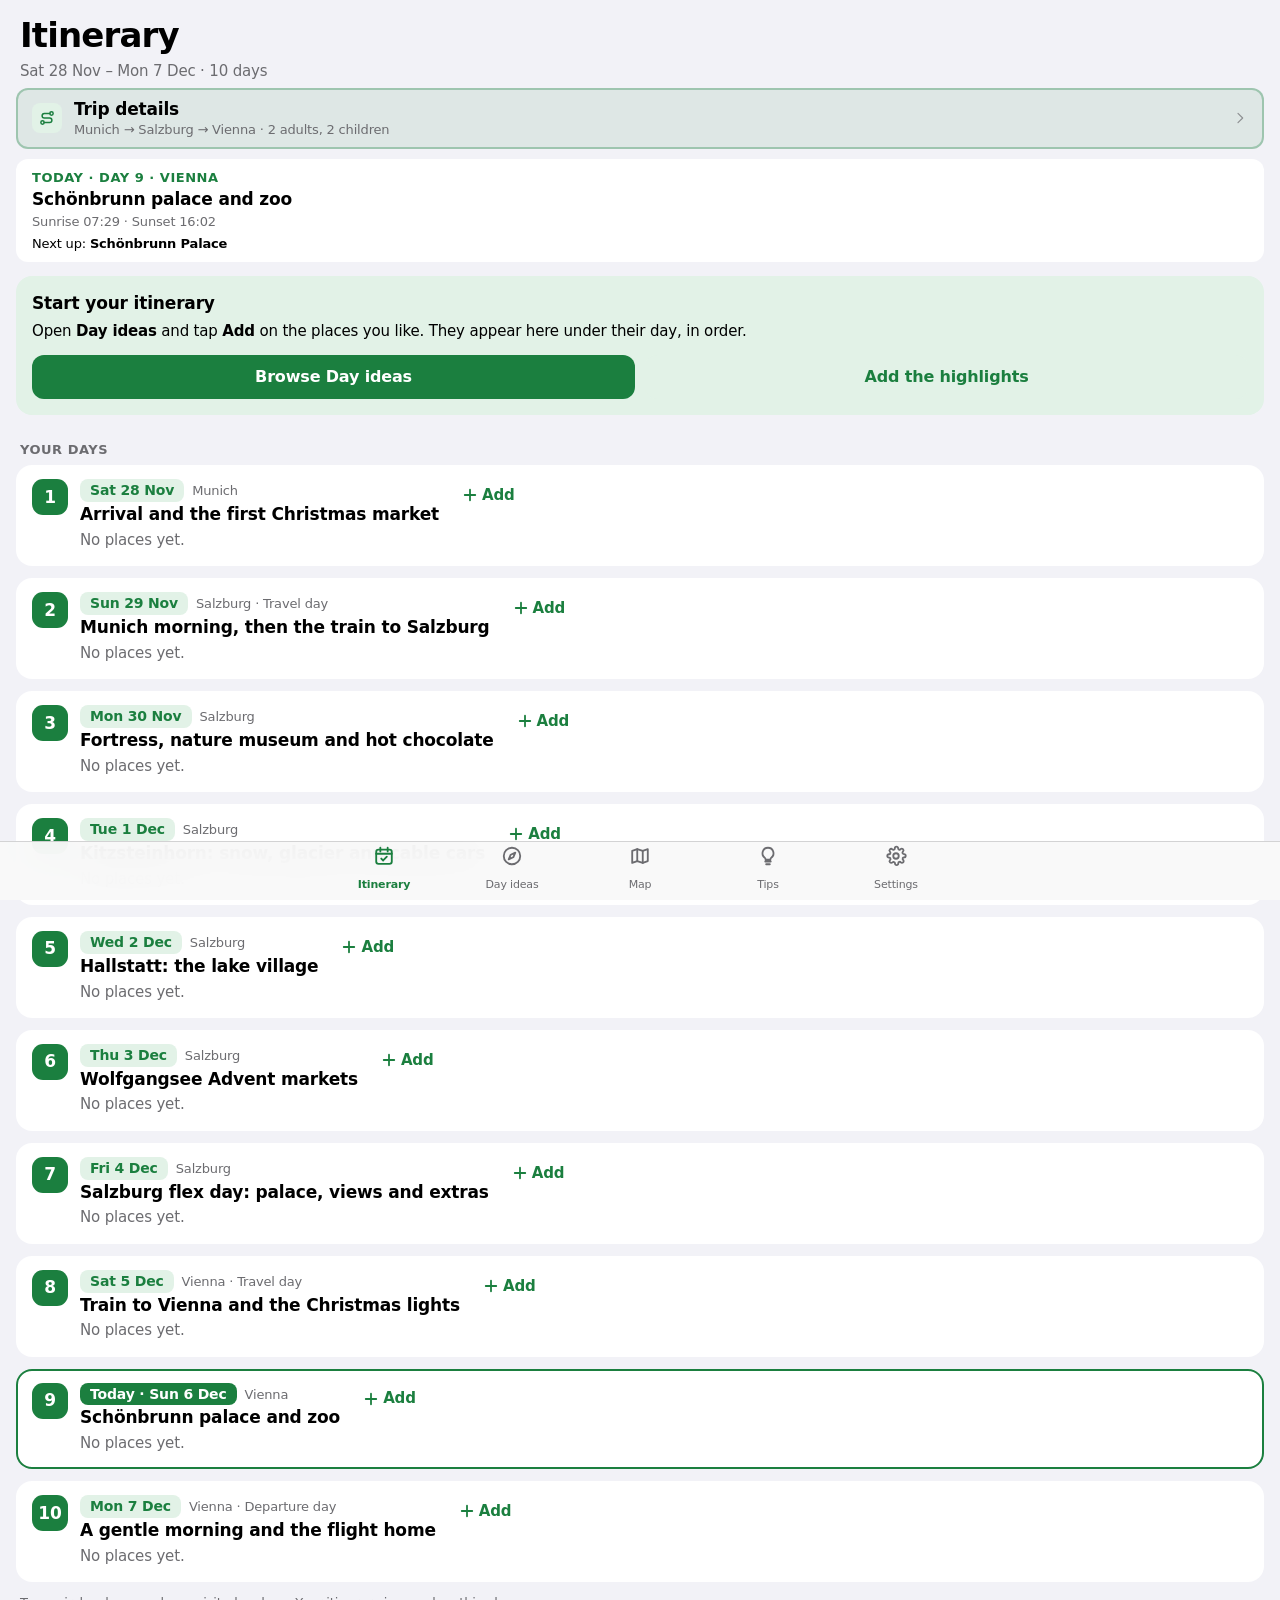
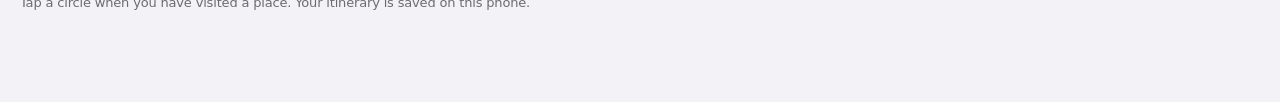
==== commit 696995a2: "v2.1.0: regrouped Tips, softer Trip details row, highlighted day dates, install steps for iPhone and" ====
--- a/austria-2026/index.html
+++ b/austria-2026/index.html
@@ -1220,6 +1220,37 @@
 .tundo{flex:none;min-height:36px;padding:0 14px;border:0;border-radius:9px;background:rgba(127,127,127,.28);color:inherit;font-weight:700;font-size:.9375rem}
 .toast[hidden]{display:none!important}
 .toast.wu{width:min(340px,88vw);justify-content:space-between}.toast.wu span{white-space:nowrap;overflow:hidden;text-overflow:ellipsis}
+
+/* ===== 2.1 changes ===== */
+.tdc{padding:4px 0 2px}
+.tdh{display:flex;align-items:center;justify-content:space-between;padding:10px 16px 6px}
+.tdh b{font-size:1.125rem}
+.tde{min-height:34px;padding:0 16px;border:1.5px solid var(--accent);border-radius:17px;background:none;color:var(--accent);font-weight:600;font-size:.9375rem}
+.tdr{align-items:flex-start;gap:12px}
+.tdr .k{flex:none;width:78px;color:var(--sub);font-size:.8125rem;font-weight:600;padding-top:2px}
+.tdr .v{flex:1;text-align:left}
+.tdr .v b{display:block;font-weight:600}
+.tdr .v .sm{display:block}
+.tdr .tda{color:var(--accent);font-weight:600}
+.ddate{display:inline-block;margin-right:8px;padding:2px 10px;border-radius:8px;background:var(--accent-soft);color:var(--accent);font-weight:700;font-size:.875rem}
+.day.today .ddate{background:var(--accent);color:var(--on-accent)}
+.swrow{display:flex;justify-content:space-between;gap:4px;margin-top:12px}
+.sw1{flex:1;display:flex;flex-direction:column;align-items:center;gap:6px;padding:0;border:0;background:none;color:var(--sub);font-size:.75rem;font-weight:500;min-height:44px}
+.sw1 i{display:block;width:34px;height:34px;border-radius:50%;box-shadow:inset 0 0 0 2px var(--card);border:3px solid transparent}
+.sw1[aria-pressed="true"]{color:var(--fg);font-weight:700}
+.sw1[aria-pressed="true"] i{border-color:var(--fg)}
+
+/* 2.1 trip card: soft, bordered, editable look */
+.tdc{padding:0;background:var(--accent-soft)!important;border:2px solid var(--accent-soft)}
+@supports (background:color-mix(in srgb,red 10%,transparent)){.tdc{background:color-mix(in srgb,var(--accent) 9%,transparent)!important;border:2px solid color-mix(in srgb,var(--accent) 32%,transparent)}}
+.tdc .stt{color:var(--fg);font-weight:600}
+.tdc .chev{color:var(--accent)}
+
+/* top tools row: no card, highlighted icons */
+.group.tflat{background:transparent!important;border:0;padding:4px 0 0}
+.tflat .si{background:var(--accent)!important}
+.tflat .si svg{stroke:var(--on-accent)!important}
+.tflat .tile{font-weight:600}
 </style></head><body>
 <main id="app"><section id="v-trip" hidden></section><section id="v-day" hidden></section><section id="v-map" hidden></section><section id="v-list"></section><section id="v-tips" hidden></section><section id="v-stay" hidden></section><section id="v-more" hidden></section><section id="v-settings" hidden></section><section id="v-pack" hidden></section></main>
 <div id="detail" class="page" hidden></div>
@@ -1557,7 +1588,7 @@
 function wxIcon(c){return c===0?IC.sun:c<=3?IC.cloud:c<=48?IC.cloud:c<=67?IC.rain:c<=77?IC.snow:IC.rain}
 function wxDay(k,wi){if(!WX)return null;var o=WX[wi||0];if(!o||!o.daily)return null;var i=o.daily.time.indexOf(k);if(i<0)return null;var d=o.daily;return{code:d.weather_code[i],hi:Math.round(d.temperature_2m_max[i]),lo:Math.round(d.temperature_2m_min[i]),pp:d.precipitation_probability_max[i],sun:(d.sunset[i]||"").slice(11,16)}}
 
-var deferredInstall=null;window.addEventListener("beforeinstallprompt",function(e){e.preventDefault();deferredInstall=e;if(view==="tips"||view==="settings")render(true)});window.addEventListener("appinstalled",function(){deferredInstall=null;if(view==="tips"||view==="settings")render(true)});
+var deferredInstall=null,instHelp=false;window.addEventListener("beforeinstallprompt",function(e){e.preventDefault();deferredInstall=e;if(view==="tips"||view==="settings")render(true)});window.addEventListener("appinstalled",function(){deferredInstall=null;if(view==="tips"||view==="settings")render(true)});
 /* ---------- state ---------- */
 var view="list",cur=0,mapSg="all",mapDay="all",selId=null,hotelEdit=null,detailId=null;
 var VIEWS=["trip","day","map","list","tips","stay","more","settings","pack"];
@@ -1629,6 +1660,9 @@
 function famShort(s){var k=s.kids.length;return s.adults+" adult"+(s.adults>1?"s":"")+(k?", "+k+" child"+(k>1?"ren":""):"")}
 function tlItem(s){var dn=!!store.done[s.id];
   return'<li class="ti'+(dn?" done":"")+'"><button class="tck" data-act="done" data-id="'+s.id+'" aria-pressed="'+dn+'" aria-label="'+(dn?"Visited: ":"Mark as visited: ")+esc(s.n)+'">'+ic(IC.check)+'</button><button class="tbody" data-act="place" data-id="'+s.id+'"><span class="tname">'+esc(s.n)+'</span><span class="tmeta">'+(s.t?'<b>'+esc(s.t)+'</b> · ':'')+(s.x?esc(s.cat):KIND[s.k])+' · '+esc(s.c)+'</span></button>'+(listEdit?'<button class="tx" data-act="add" data-id="'+s.id+'" aria-label="Remove from itinerary: '+esc(s.n)+'"><i></i></button>':'')+'</li>'}
+function tripCard(s){
+  var cs=[];ITIN.forEach(function(D){if(cs.indexOf(D.b)<0)cs.push(D.b)});
+  return'<div class="group tdc"><button class="row tap srow" data-act="stay-open" aria-label="Trip details. Tap to edit dates, travellers and hotels">'+sI("route")+'<span class="grow"><span class="stt">Trip details</span><span class="sm" style="display:block">'+esc(cs.map(function(c){return SN(c)}).join(" → "))+' · '+esc(famShort(s))+'</span></span>'+ic(IC.fwd,"chev")+'</button></div>'}
 function vList(){
   var s=stay(),n=totalList(),LG=listGroups(),by={},td=today(),cs=[];LG.days.forEach(function(x){by[x.D.i]=x.items});
   ITIN.forEach(function(D){if(cs.indexOf(D.b)<0)cs.push(D.b)});
@@ -1636,14 +1670,14 @@
   if(!n)listEdit=false;
   var h='<div class="head"><div class="headrow"><div><h1>Itinerary</h1><p class="sub">'+fd(s.start)+' – '+fd(stayEnd(s))+' · '+(s.total+1)+' days</p></div>'+(n?'<button class="editb" data-act="list-edit" aria-pressed="'+listEdit+'">'+(listEdit?"Done":"Edit")+'</button>':'')+'</div></div>';
   if(listEdit)h+='<p class="foot" style="margin:0 20px 8px">Tap the red button to remove a place. Tap Done when you are finished.</p>';
-  h+='<div class="group tdcard"><button class="row tap srow" data-act="stay-open">'+sI("route")+'<span class="grow"><span class="stt">Trip details</span><span class="sm" style="display:block">'+esc(cs.map(function(c){return SN(c)}).join(" → "))+' · '+esc(famShort(s))+'</span></span>'+ic(IC.fwd,"chev")+'</button></div>';
+  h+=tripCard(s);
   h+=todayCard()+newBanner('list')+updNotice();
   if(sumNights(s)<s.total)h+='<div class="callout w"><b>Some nights have no city yet</b>Pick a city for every night so each day knows where you are. <button class="lnk" data-act="stay-open">Open Trip details</button></div>';
   if(!n)h+='<div class="intro"><b>Start your itinerary</b><p>Open <b>Day ideas</b> and tap <b>Add</b> on the places you like. They appear here under their day, in order.</p><div class="btnrow"><button class="btn solid" data-act="tab" data-s="trip">Browse Day ideas</button><button class="btn" data-act="addmust">Add the highlights</button></div></div>';
   h+='<div class="sech"><span>Your days</span><span class="r">'+(n?n+(n===1?" place":" places")+(dn?" · "+dn+" visited":""):"")+'</span></div>';
   ITIN.forEach(function(D){
     var it=by[D.i]||[],isT=D.date===td,tag=D.kind==="move"?"Travel day":D.kind==="last"?"Departure day":"";
-    h+='<section class="day'+(isT?" today":"")+'"><div class="dhead"><span class="dnum">'+(D.i+1)+'</span><div class="grow"><div class="dmeta">'+(isT?'<b>Today</b> · ':'')+D.dow+' '+D.dm+' · '+esc(SN(D.b))+(tag?' · '+tag:'')+'</div><h2 class="dt">'+esc(D.title)+'</h2></div><button class="dadd" data-act="day" data-i="'+D.i+'" aria-label="Add places to day '+(D.i+1)+'">'+ic(IC.plus)+'Add</button></div>';
+    h+='<section class="day'+(isT?" today":"")+'"><div class="dhead"><span class="dnum">'+(D.i+1)+'</span><div class="grow"><div class="dmeta"><span class="ddate">'+(isT?'Today · ':'')+D.dow+' '+D.dm+'</span>'+esc(SN(D.b))+(tag?' · '+tag:'')+'</div><h2 class="dt">'+esc(D.title)+'</h2></div><button class="dadd" data-act="day" data-i="'+D.i+'" aria-label="Add places to day '+(D.i+1)+'">'+ic(IC.plus)+'Add</button></div>';
     if(it.length)h+='<ol class="dtl">'+it.map(tlItem).join("")+'</ol>';
     else h+='<p class="dempty">No places yet.</p>';
     h+='</section>'});
@@ -1740,19 +1774,20 @@
    "Hallo / Guten Tag / Grüß Gott: hello","Danke / Bitte: thanks / please","Haben Sie einen Tisch für … Personen? Do you have a table for … people?","Eine Tageskarte für … Erwachsene und … Kinder, bitte: a day ticket for … adults and … children, please","Zusammen, bitte: together, please (paying)","Die Rechnung, bitte: the bill, please","Kinderpunsch, bitte: a children’s punch, please","Ist da Schweinefleisch drin? Is there pork in it?","Ohne Schweinefleisch, bitte: without pork, please","Stilles Wasser, bitte: still water, please"]));
   var cur=null;TS.forEach(function(x){if(x.t===tipSec)cur=x});
   if(cur)return navBar("tips")+'<div class="head"><h1 class="h2">'+esc(cur.t)+'</h1></div><div class="prose">'+cur.b+'</div><p class="foot">Prices, hours and train times are estimates. Check the official sites before you go.</p>';
-  TS.unshift({c:"Plan ahead",t:"Packing list",act:"pack-open"});
-  TS.push({c:"Plan ahead",t:"Save as PDF",act:"print-open"});
-  TS.push({c:"Eating and money",t:"Save money",more:"save"});TS.push({c:"Eating and money",t:"Food",more:"food"});TS.push({c:"On the trip",t:"Events",more:"events"});
-  var cats=[];TS.forEach(function(x){if(cats.indexOf(x.c)<0)cats.push(x.c)});
-  cats.forEach(function(cn){
-    h+='<div class="sech"><span>'+cn+'</span></div><div class="group tgrid">';
-    TS.forEach(function(x){if(x.c!==cn)return;var ti=TIX[x.t]||["list",x.t];
+  TS.push({t:"Packing list",act:"pack-open"});TS.push({t:"Print as PDF",act:"print-open"});
+  TS.push({t:"Save money",more:"save"});TS.push({t:"Food",more:"food"});TS.push({t:"Events",more:"events"});
+  var TG=[["",["Packing list","Print as PDF"]],["Plan ahead",["Before you go","Hotels","Trains, tickets and transport","Weather","What to wear: everyone, and why"]],
+   ["Eat and spend",["Food","Restaurants: the unwritten rules","Cash, cards and bottle deposits","Save money","Opening times, water and toilets","Useful German"]],
+   ["Out and about",["Christmas markets with children","Krampus and Nikolaus","Mountain days and swapping days","Events"]]];
+  TG.forEach(function(g){
+    h+=(g[0]?'<div class="sech"><span>'+g[0]+'</span></div>':'')+'<div class="group tgrid'+(g[0]?'':' tflat')+'">';
+    g[1].forEach(function(t){var x=null;TS.forEach(function(y){if(y.t===t)x=y});if(!x)return;var ti=TIX[x.t]||["list",x.t];
       h+='<button class="tile" data-act="'+(x.act||(x.more?'tip-more':'tip-open'))+'" data-t="'+esc(x.t)+'" data-m="'+(x.more||'')+'">'+sI(ti[0])+'<span>'+esc(ti[1])+'</span></button>'});
     h+='</div>'});
   h+='<div class="callout sos"><b>Emergency: 112</b>Police, fire and ambulance, free from any phone in Europe.</div>';
   return h}
 
-var TIX={"Packing list":["box","Packing list"],"Before you go":["list","Before you go"],"Hotels":["bed","Hotels"],"Trains, tickets and transport":["train","Trains"],"Save as PDF":["print","Save as PDF"],
+var TIX={"Packing list":["box","Packing list"],"Before you go":["list","Before you go"],"Hotels":["bed","Hotels"],"Trains, tickets and transport":["train","Trains"],"Print as PDF":["print","Print as PDF"],
  "Restaurants: the unwritten rules":["fork","Restaurants"],"Cash, cards and bottle deposits":["card","Cash and cards"],"Opening times, water and toilets":["clock","Opening hours"],"Save money":["coin","Save money"],"Food":["bowl","Food"],
  "Weather":["cloud","Weather"],"What to wear: everyone, and why":["coat","Clothes"],"Christmas markets with children":["tree","Markets"],"Krampus and Nikolaus":["mask","Krampus"],"Mountain days and swapping days":["mount","Mountains"],"Useful German":["chat","German"],"Events":["cal","Events"]};
 var TIS={};Object.keys(TIX).forEach(function(k){TIS[k]=TIX[k][1]});
@@ -1777,6 +1812,7 @@
 function vMapHtml(){
   mapFix();
   var h='<div class="mtop"><h1 class="h2">Map</h1><div class="chips" id="mchips" role="group" aria-label="Choose a city">'+mChips()+'</div></div>';
+  h+=newBanner('map');
   h+='<div class="mframe"><div id="map"></div><div class="mctl"><button data-act="zin" aria-label="Zoom in">+</button><button data-act="zout" aria-label="Zoom out">−</button><button data-act="locate" id="locbtn" aria-label="Show my location"'+(store.me&&store.meOn!==false?' aria-pressed="true"':'')+'>'+ic(IC.loc)+'</button></div><div class="sheet" id="sheet" hidden></div></div>';
   h+='<div class="mdays" id="mdays" role="group" aria-label="Choose a day">'+mDays()+'</div>';
   h+='<div class="mleg"><span><i class="l1"></i>Saved</span><span><i class="l2"></i>Idea</span><span><i class="l3"></i>Where you sleep</span></div>';
@@ -1944,7 +1980,7 @@
    case"pack-tick":{var pid=t.getAttribute("data-id");store.pack=store.pack||{};if(store.pack[pid])delete store.pack[pid];else store.pack[pid]=1;save();render(true);break}
    case"more-tab":moreTab=t.getAttribute("data-t");render(true);break;
    case"food-nopork":store.foodNoPork=!store.foodNoPork;save();render(true);break;
-   case"install":if(deferredInstall){deferredInstall.prompt();deferredInstall=null}break;
+   case"install":if(deferredInstall){deferredInstall.prompt();deferredInstall=null}else{instHelp=!instHelp;render(true)}break;
    case"theme":store.theme=t.getAttribute("data-t");save();applyAll();render(true);break;
    case"fs":FS+=+t.getAttribute("data-d");store.fs=FS;save();applyAll();render(true);break;
    case"accent":store.accent=t.getAttribute("data-a");save();applyAll();render(true);break;
@@ -2103,7 +2139,7 @@
   return h}
 
 /* ================= PHASE 1: update, backup, where to stay ================= */
-var APP_VERSION="2.0.0",SCHEMA=3;
+var APP_VERSION="2.1.0",SCHEMA=3;
 function pad2(n){return("0"+n).slice(-2)}
 function today(){var d=new Date();return d.getFullYear()+"-"+pad2(d.getMonth()+1)+"-"+pad2(d.getDate())}
 var WD=["Sun","Mon","Tue","Wed","Thu","Fri","Sat"],MN=["Jan","Feb","Mar","Apr","May","Jun","Jul","Aug","Sep","Oct","Nov","Dec"];
@@ -2195,12 +2231,13 @@
 function vcmp(a,b){var x=String(a).split("."),y=String(b).split(".");for(var i=0;i<3;i++){var d=(+x[i]||0)-(+y[i]||0);if(d)return d>0?1:-1}return 0}
 function rerenderUpd(){if(view==="settings"||view==="tips"||view==="trip")render(true)}
 var autoTried=false;
+function triedVer(v){try{return sessionStorage.getItem("aut26upd")===v}catch(e){return false}}
 function checkUpdate(silent){
   if(!navigator.onLine){pendingCheck=true;if(!silent){upd.state="offline";upd.msg="You are offline. The check will run by itself when the internet is back.";rerenderUpd()}return}
   if(!silent){upd.state="checking";upd.msg="Checking for updates…";rerenderUpd()}
   fetch("version.json?t="+Date.now(),{cache:"no-store"}).then(function(r){if(!r.ok)throw new Error("x");return r.json()}).then(function(j){
     upd.latest=j.version;upd.notes=j.notes||"";store.lastCheck=Date.now();save();
-    if(vcmp(j.version,APP_VERSION)>0){upd.state="available";upd.msg="Version "+j.version+" is ready to install.";if((store.autoUpd!==false||j.force)&&!autoTried){autoTried=true;toast("Updating to version "+j.version+"…");setTimeout(installUpdate,900);return}}
+    if(vcmp(j.version,APP_VERSION)>0){upd.state="available";upd.msg="Version "+j.version+" is ready to install.";if((store.autoUpd!==false||j.force)&&!autoTried&&!triedVer(j.version)){autoTried=true;try{sessionStorage.setItem("aut26upd",j.version)}catch(e){};toast("Updating to version "+j.version+"…");setTimeout(installUpdate,900);return}}
     else{upd.state="current";upd.msg="You have the latest version."}
     if(!silent||upd.state==="available")rerenderUpd();
   }).catch(function(){if(!silent){upd.state="error";upd.msg="Could not check for updates. Your data is safe.";rerenderUpd()}});
@@ -2393,8 +2430,12 @@
   var tl=function(k,c,t,act,x){return'<button class="tile" data-act="'+act+'">'+sI(k,c)+'<span>'+t+'</span></button>'};
   h+='<div class="group sg tg">'+tl("clock","#007aff","Back up","bk-now")+tl("down","#007aff","Save file","bk-file")+'<label class="tile">'+sI("up","#007aff")+'<span>Restore file</span><input type="file" accept="application/json,.json" data-f="bkfile" hidden></label>'+(ks.length?tl("undo",restoreArm?"#ff3b30":"#007aff",restoreArm?"Tap again":"Last backup","bk-last"):'<span class="tile off">'+sI("undo","#c7c7cc")+'<span>Last backup</span></span>')+'</div>';
   h+='<p class="foot sf">'+(lastBk?'Last backup: '+fd(lastBk)+'. ':'No backup yet. ')+'Kept on this phone for 7 days.</p>';
-  h+=deferredInstall?'<div class="group sg">'+sRow("phone","#34c759","Install on this phone","",ic(IC.fwd,"chev"),"install")+'</div>':'';
-    h+='<p class="foot sf">Add to Home Screen: iPhone, Share then Add to Home Screen. Works offline after you open it once with internet.</p>';
+  var isApp=(window.matchMedia&&matchMedia("(display-mode: standalone)").matches)||navigator.standalone,isIos=/iphone|ipad|ipod/i.test(navigator.userAgent)||(navigator.platform==="MacIntel"&&navigator.maxTouchPoints>1);
+  if(isApp)h+='<div class="group sg">'+sRow("phone","#34c759","Installed on this phone","You opened the app from your Home Screen.","",null)+'</div>';
+  else{
+    h+='<div class="group sg">'+sRow("phone","#34c759","Install on this phone",deferredInstall?"One tap adds it to your Home Screen":instHelp?"Steps for iPhone and Android below":"Tap to see how on iPhone or Android",ic(IC.fwd,"chev"),"install")+'</div>';
+    if(instHelp&&!deferredInstall){var IOS='<div class="how"><b class="h">iPhone (Safari)</b><ol><li><i>1</i><span>Tap the <b>Share</b> button (square with an arrow) at the bottom of Safari.</span></li><li><i>2</i><span>Scroll down and tap <b>Add to Home Screen</b>.</span></li><li><i>3</i><span>Tap <b>Add</b>. The app now opens from your Home Screen.</span></li></ol><p class="sm" style="margin:8px 0 0">Open this page in Safari first. Chats such as WhatsApp cannot install it.</p></div>',AND='<div class="how"><b class="h">Android (Chrome)</b><ol><li><i>1</i><span>Tap the <b>three dots</b> at the top right of Chrome.</span></li><li><i>2</i><span>Tap <b>Install app</b> or <b>Add to Home screen</b>.</span></li><li><i>3</i><span>Tap <b>Install</b>. The app now opens from your Home Screen.</span></li></ol><p class="sm" style="margin:8px 0 0">Open this page in Chrome first. Chats such as WhatsApp cannot install it.</p></div>';h+=isIos?IOS+AND:AND+IOS}}
+    h+='<p class="foot sf">Works offline after you open it once with internet.</p>';
   return h}
 
 /* ---------- where to stay ---------- */
@@ -2676,7 +2717,7 @@
 }
 function printOpen(){
   var el=document.getElementById("printdoc");if(!el){el=document.createElement("div");el.id="printdoc";document.body.appendChild(el)}
-  el.innerHTML='<div class="ptool"><button class="btn" data-act="print-close">Close</button><span class="grow" style="flex:1;font-weight:600;text-align:center">Your trip</span><button class="btn solid" data-act="print-go">Save as PDF</button></div><div class="pbody">'+printHtml()+'</div>';
+  el.innerHTML='<div class="ptool"><button class="btn" data-act="print-close">Close</button><span class="grow" style="flex:1;font-weight:600;text-align:center">Your trip</span><button class="btn solid" data-act="print-go">Print as PDF</button></div><div class="pbody">'+printHtml()+'</div>';
   el.classList.add("show");document.body.classList.add("printing");document.body.style.overflow="hidden";el.scrollTop=0;
 }
 function printClose(){var el=document.getElementById("printdoc");if(el)el.classList.remove("show");document.body.classList.remove("printing");document.body.style.overflow=""}
